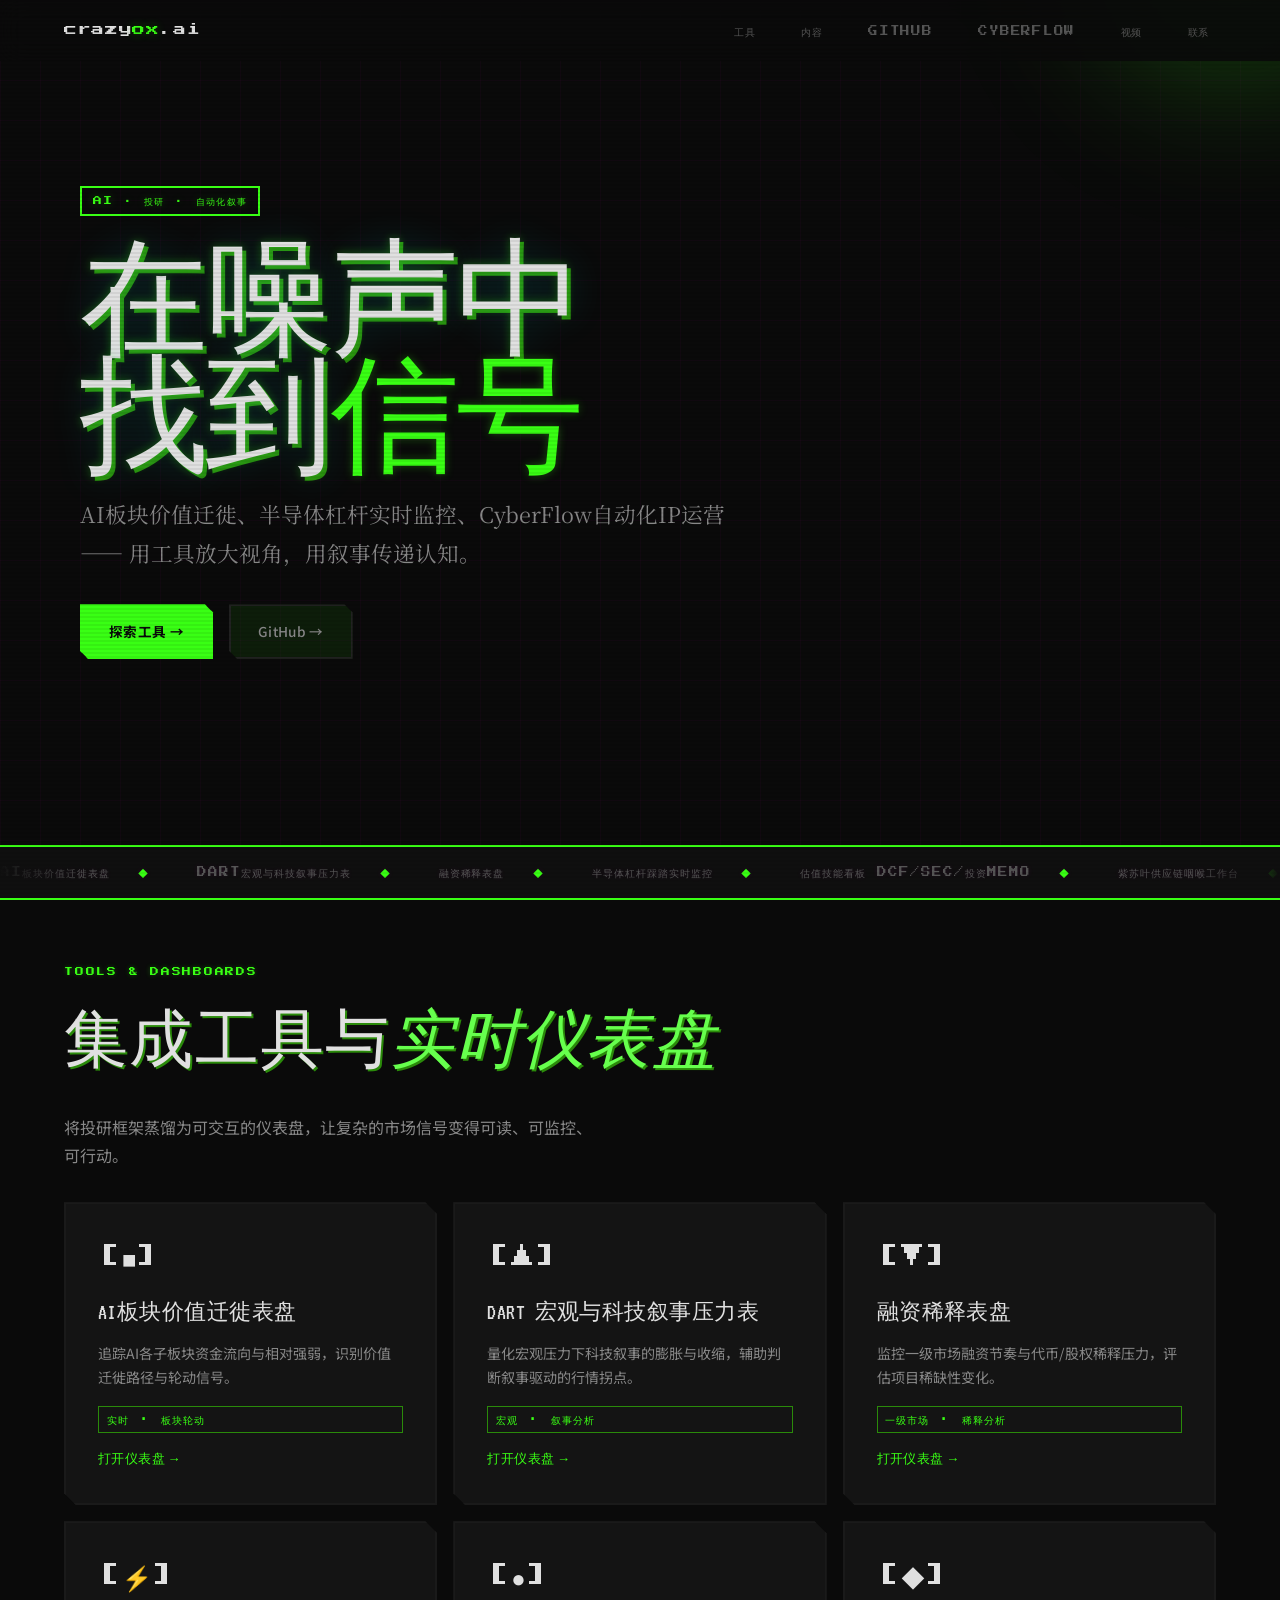
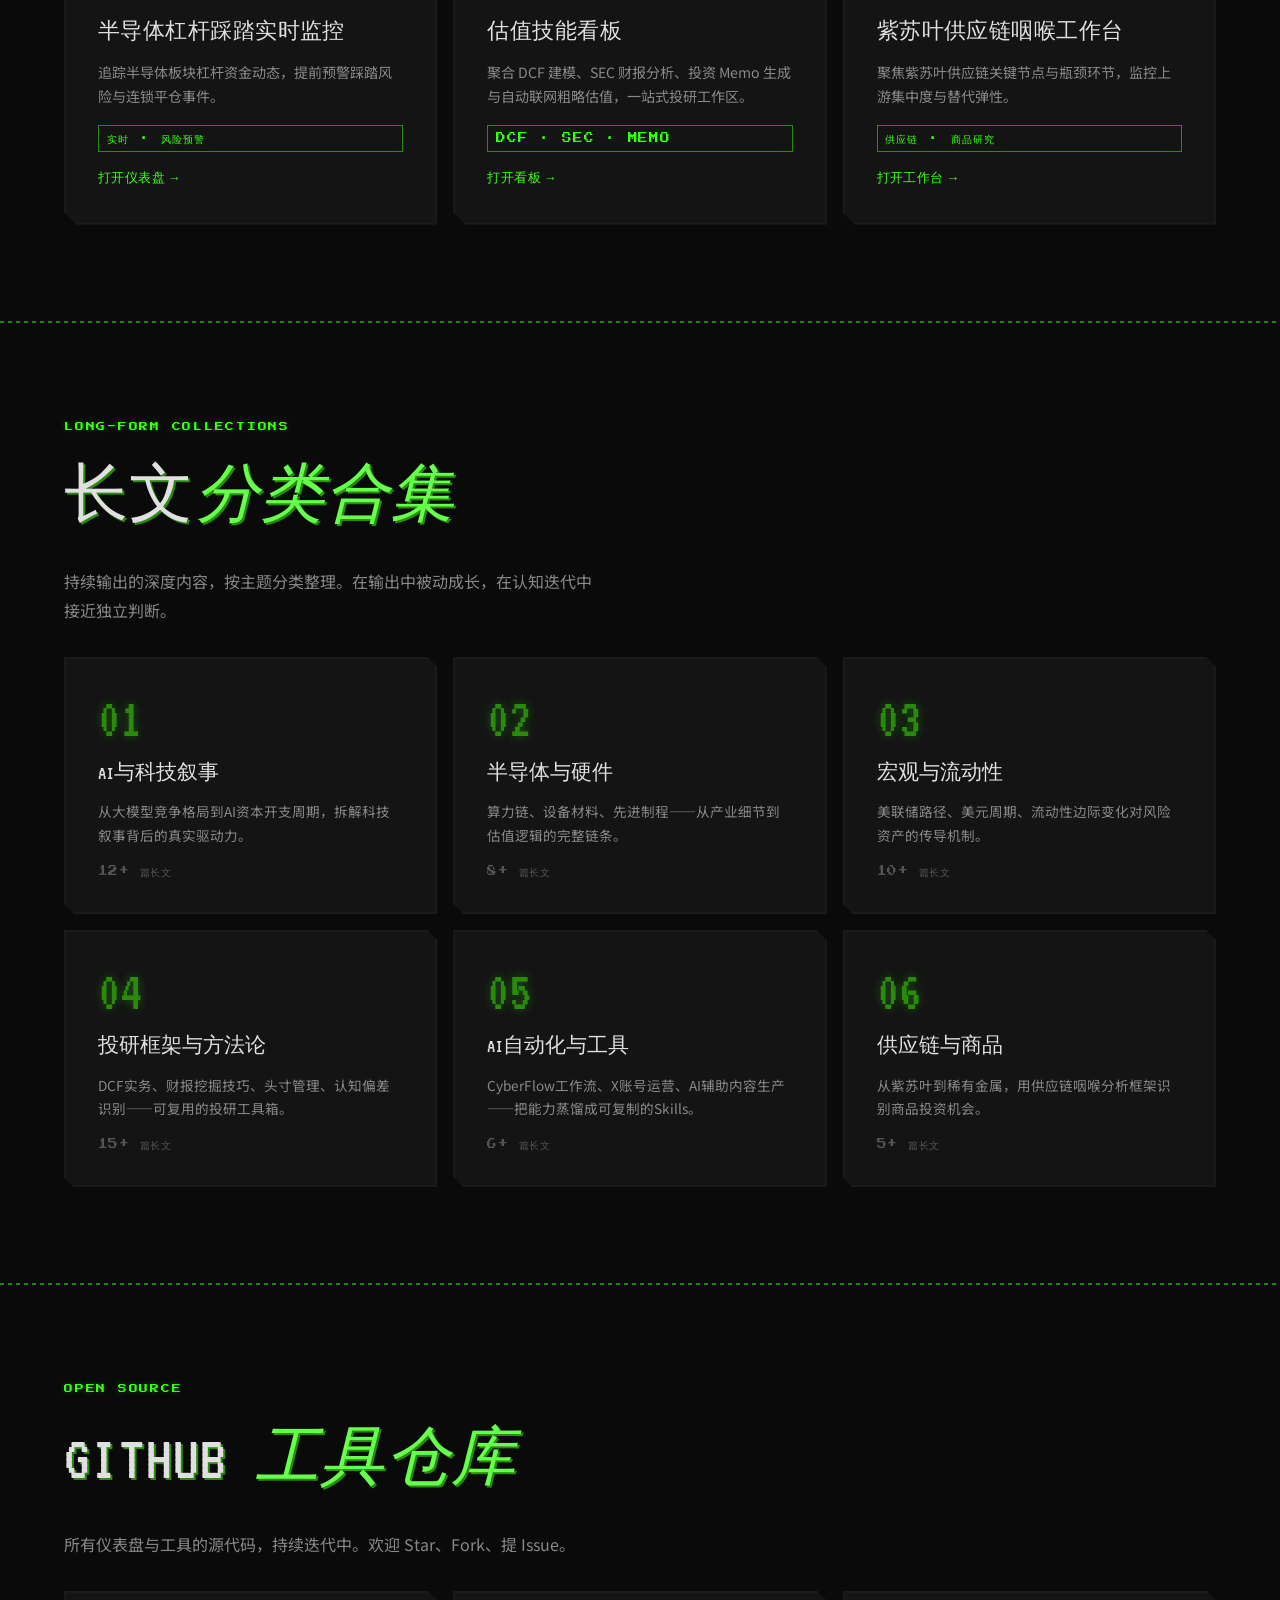
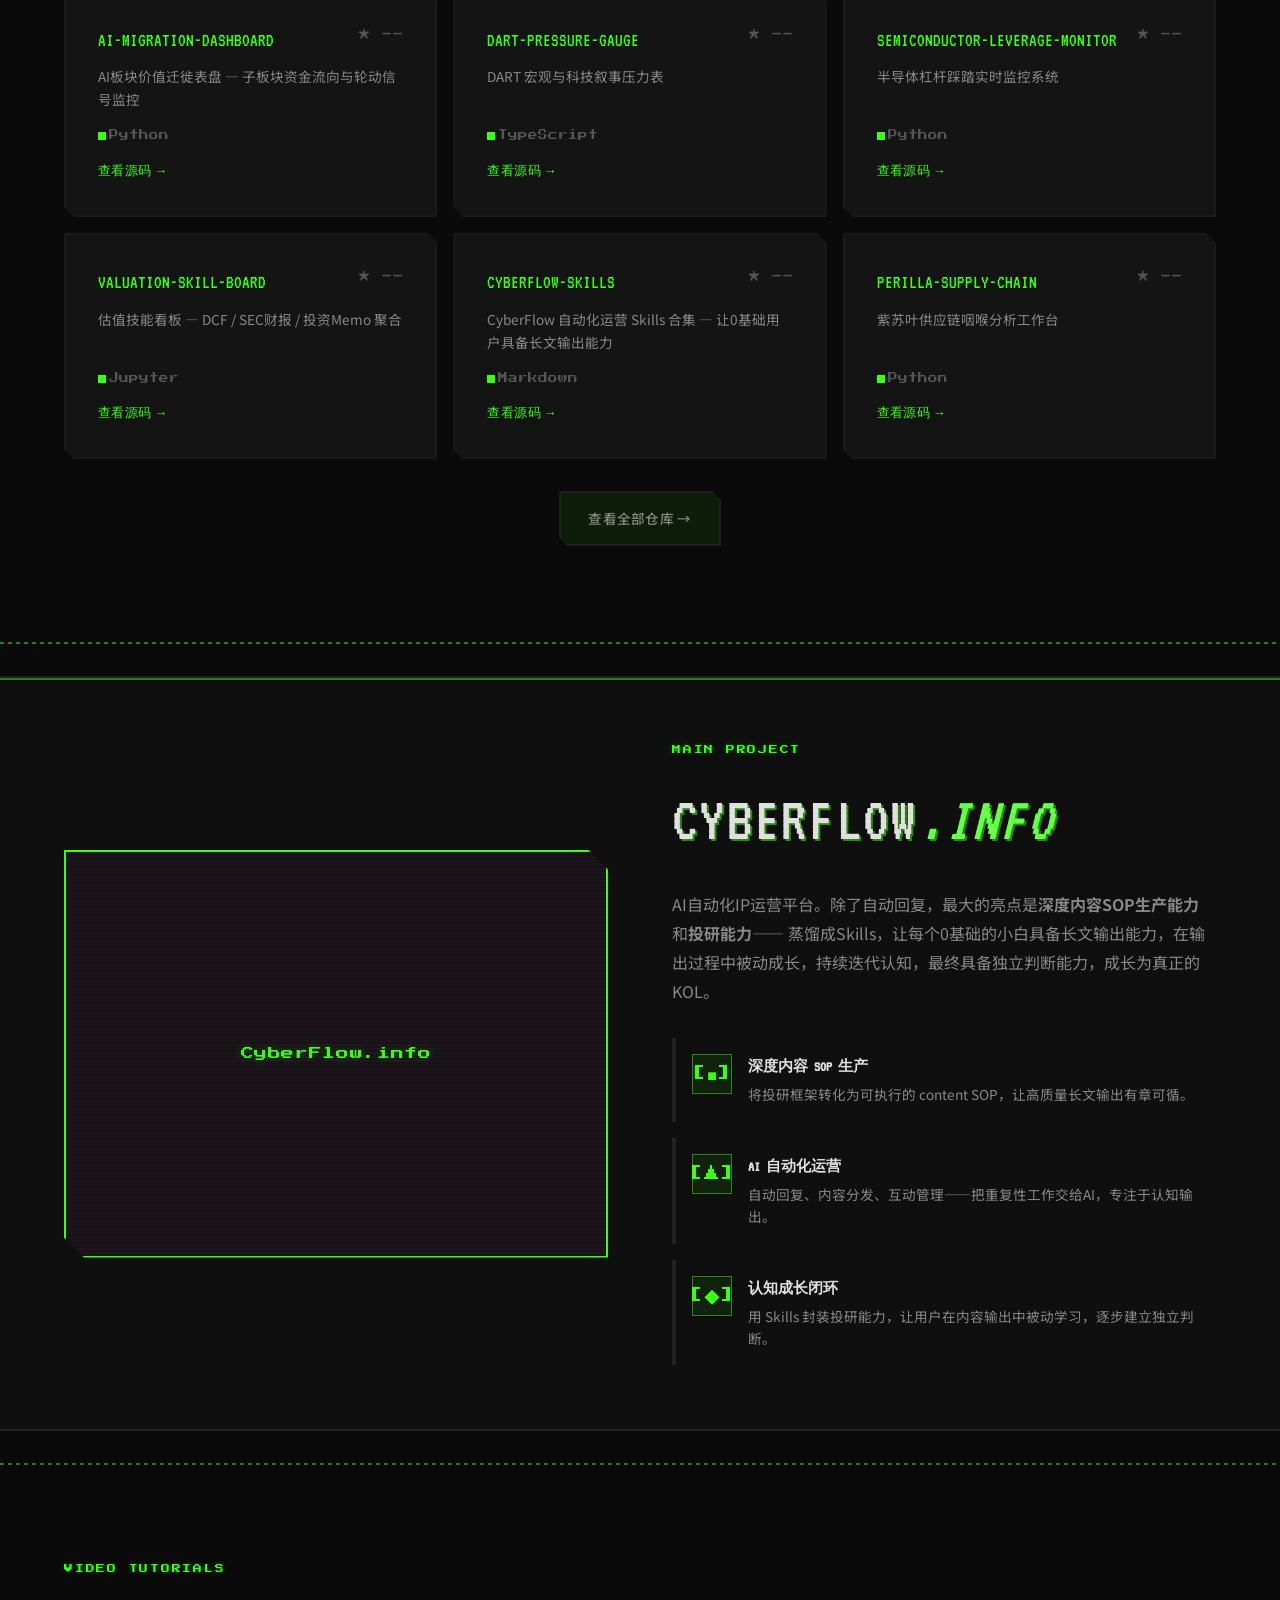
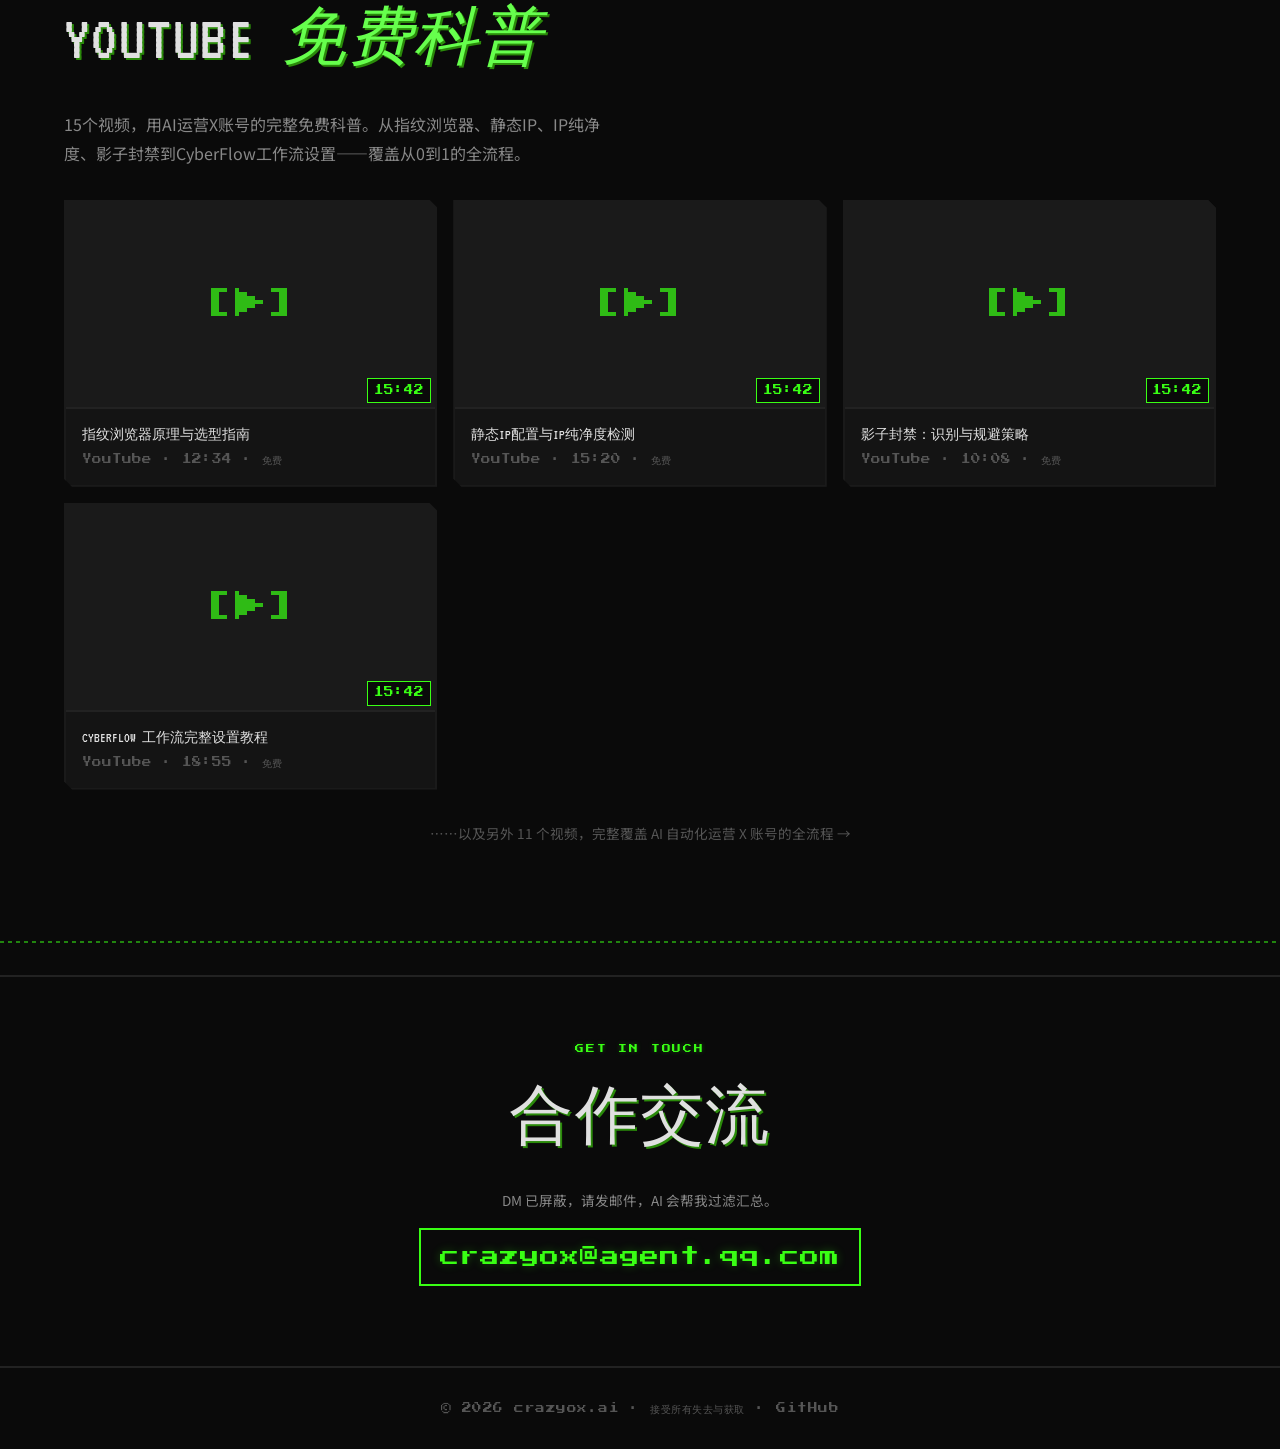
==== index.html @ 7ec8c3e4 "revert to neon green #39FF14 + pure black background" ====
<!DOCTYPE html>
<html lang="zh-CN">
<head>
  <meta charset="UTF-8" />
  <meta name="viewport" content="width=device-width, initial-scale=1.0" />
  <title>CrazyOx.ai — AI驱动的投资视角与自动化叙事</title>
  <meta name="description" content="AI板块价值迁徙、半导体杠杆监控、CyberFlow AI自动化IP运营——深度投研视角与AI工具集成" />
  <link rel="preconnect" href="https://fonts.googleapis.com" />
  <link rel="preconnect" href="https://fonts.gstatic.com" crossorigin />
  <link href="https://fonts.googleapis.com/css2?family=Press+Start+2P&family=VT323&family=Noto+Sans+SC:wght@300;400;500;700&family=Noto+Serif+SC:wght@400;600;700&display=swap" rel="stylesheet" />
  <style>
    :root {
      --bg-deep:    #0a0a0a;
      --bg-surface: #0f0f0f;
      --bg-card:    #141414;
      --bg-elevated:#1a1a1a;
      --border:     #222222;
      --border-subtle: #1a1a1a;

      --text-primary:   #e0e0e0;
      --text-secondary: #888888;
      --text-muted:     #555555;

      --accent:      #39FF14;
      --accent-hover: #66ff4d;
      --accent-dim:   #2a8a0a;
      --accent-subtle: rgba(57, 255, 20, 0.08);
      --accent-glow:  rgba(57, 255, 20, 0.3);

      --success: #39FF14;
      --warning: #ffcc00;
      --danger:  #ff3333;
      --info:    #39FF14;

      --font-pixel:   'Press Start 2P', monospace;
      --font-display: 'VT323', monospace;
      --font-body:    'Noto Sans SC', 'PingFang SC', system-ui, sans-serif;
      --font-serif:   'Noto Serif SC', 'Songti SC', serif;

      --space-xs:  0.25rem;
      --space-sm:  0.5rem;
      --space-md:  1rem;
      --space-lg:  2rem;
      --space-xl:  4rem;

      --ease-out-expo: cubic-bezier(0.16, 1, 0.3, 1);
    }

    *, *::before, *::after { box-sizing: border-box; margin:0; padding:0; }

    html {
      scroll-behavior: smooth;
      scrollbar-width: thin;
      scrollbar-color: var(--accent-dim) var(--bg-deep);
    }

    body {
      font-family: var(--font-body);
      background: var(--bg-deep);
      color: var(--text-primary);
      line-height: 1.7;
      -webkit-font-smoothing: antialiased;
      overflow-x: hidden;
      cursor: crosshair;
    }

    a { color: inherit; text-decoration: none; }
    img { max-width: 100%; display: block; }
    button { font-family: inherit; cursor: pointer; border: none; background: none; color: inherit; }

    .container { width: min(1200px, 90vw); margin-inline: auto; }
    .section { padding: var(--space-xl) 0; }

    .accent { color: var(--accent-hover); }

    /* ===== PIXEL SCROLLBAR ===== */
    ::-webkit-scrollbar { width: 8px; }
    ::-webkit-scrollbar-track { background: var(--bg-deep); }
    ::-webkit-scrollbar-thumb { background: var(--accent-dim); border: 2px solid var(--bg-deep); }
    ::-webkit-scrollbar-thumb:hover { background: var(--accent); }

    /* ===== SCANLINES (CRT EFFECT) ===== */
    body::after {
      content: '';
      position: fixed;
      inset: 0;
      pointer-events: none;
      z-index: 9999;
      background: repeating-linear-gradient(
        0deg,
        transparent,
        transparent 2px,
        rgba(0,0,0,0.15) 2px,
        rgba(0,0,0,0.15) 4px
      );
      opacity: 0.4;
    }

    /* ===== PIXEL GRID BACKGROUND ===== */
    .pixel-grid {
      position: fixed;
      inset: 0;
      pointer-events: none;
      z-index: 0;
      background-image:
        linear-gradient(rgba(255,0,229,0.03) 1px, transparent 1px),
        linear-gradient(90deg, rgba(255,0,229,0.03) 1px, transparent 1px);
      background-size: 40px 40px;
      animation: gridScroll 20s linear infinite;
    }

    @keyframes gridScroll {
      0% { background-position: 0 0; }
      100% { background-position: 40px 40px; }
    }

    /* ===== TOPO LINE ===== */
    .topo-line {
      width: 100%;
      height: 2px;
      background: repeating-linear-gradient(
        90deg,
        var(--accent) 0px,
        var(--accent) 4px,
        transparent 4px,
        transparent 8px
      );
      background-size: 200% 100%;
      opacity: 0.5;
      margin: var(--space-lg) 0;
      animation: pixelDash 1s linear infinite;
    }

    @keyframes pixelDash {
      0% { background-position: 0 0; }
      100% { background-position: 8px 0; }
    }

    /* ===== HERO ===== */
    .hero {
      min-height: 100vh;
      display: grid;
      grid-template-rows: 1fr auto;
      position: relative;
      overflow: hidden;
    }

    .hero-glitch {
      position: absolute;
      top: -40%;
      right: -20%;
      width: 600px;
      height: 600px;
      background: radial-gradient(circle, var(--accent-glow) 0%, transparent 50%);
      filter: blur(60px);
      pointer-events: none;
      animation: glitchPulse 4s ease-in-out infinite;
    }

    @keyframes glitchPulse {
      0%, 100% { opacity: 0.3; transform: scale(1); }
      25% { opacity: 0.5; transform: scale(1.05) translate(10px, -5px); }
      50% { opacity: 0.2; transform: scale(0.95) translate(-5px, 10px); }
      75% { opacity: 0.4; transform: scale(1.02) translate(5px, 5px); }
    }

    .hero-inner {
      container-type: inline-size;
      display: flex;
      flex-direction: column;
      justify-content: center;
      padding: var(--space-xl) var(--space-md);
      position: relative;
      z-index: 1;
    }

    .hero-tag {
      font-family: var(--font-pixel);
      font-size: 0.55rem;
      line-height: 1.8;
      letter-spacing: 0.15em;
      text-transform: uppercase;
      color: var(--accent);
      border: 2px solid var(--accent);
      padding: 0.6em 1.2em;
      width: fit-content;
      margin-bottom: var(--space-lg);
      animation: borderFlicker 3s ease-in-out infinite;
      text-shadow: 0 0 10px var(--accent-glow);
    }

    @keyframes borderFlicker {
      0%, 100% { border-color: var(--accent); box-shadow: 0 0 5px var(--accent-glow); }
      50% { border-color: var(--accent-dim); box-shadow: 0 0 2px rgba(255,0,229,0.1); }
      75% { border-color: var(--accent); box-shadow: 0 0 15px var(--accent-glow); }
    }

    .hero-title {
      font-family: var(--font-display);
      font-size: clamp(4rem, 10vw, 9rem);
      font-weight: 400;
      line-height: 0.9;
      letter-spacing: -0.02em;
      margin-bottom: var(--space-md);
      text-transform: uppercase;
      text-shadow: 
        0 0 10px var(--accent-glow),
        0 0 40px rgba(0,240,255,0.2),
        4px 4px 0px var(--accent-dim);
      animation: textGlitch 5s ease-in-out infinite;
    }

    @keyframes textGlitch {
      0%, 100% { text-shadow: 0 0 10px var(--accent-glow), 0 0 40px rgba(0,240,255,0.2), 4px 4px 0px var(--accent-dim); }
      25% { text-shadow: 0 0 15px var(--accent-glow), 0 0 60px rgba(0,240,255,0.3), -2px 4px 0px var(--accent-dim); }
      50% { text-shadow: 0 0 5px var(--accent-glow), 0 0 30px rgba(255,0,229,0.1), 4px -2px 0px var(--accent-dim); }
      75% { text-shadow: 0 0 20px var(--accent-glow), 0 0 80px rgba(0,240,255,0.4), -4px -4px 0px var(--accent-dim); }
    }

    .hero-title em {
      font-style: normal;
      color: var(--accent);
      text-shadow: 0 0 10px var(--accent-glow);
      animation: colorPulse 2s ease-in-out infinite;
    }

    @keyframes colorPulse {
      0%, 100% { color: var(--accent); text-shadow: 0 0 10px var(--accent-glow); }
      50% { color: var(--accent-dim); text-shadow: 0 0 20px var(--accent-glow); }
    }

    .hero-sub {
      font-family: var(--font-serif);
      font-size: clamp(1rem, 2vw, 1.35rem);
      color: var(--text-secondary);
      max-width: 55ch;
      margin-bottom: var(--space-lg);
      line-height: 1.8;
    }

    .hero-actions {
      display: flex;
      gap: var(--space-md);
      flex-wrap: wrap;
    }

    /* ===== PIXEL BUTTONS ===== */
    .btn {
      display: inline-flex;
      align-items: center;
      gap: 0.5em;
      padding: 1em 2em;
      font-size: 0.85rem;
      font-weight: 500;
      letter-spacing: 0.02em;
      transition: all 0.1s;
      font-family: var(--font-body);
      position: relative;
      border: 2px solid var(--accent);
      background: var(--accent-subtle);
      color: var(--accent);
      clip-path: polygon(
        0 0, calc(100% - 8px) 0, 100% 8px, 100% 100%, 8px 100%, 0 calc(100% - 8px)
      );
    }

    .btn::before {
      content: '';
      position: absolute;
      inset: 2px;
      background: transparent;
      clip-path: polygon(
        0 0, calc(100% - 6px) 0, 100% 6px, 100% 100%, 6px 100%, 0 calc(100% - 6px)
      );
      pointer-events: none;
    }

    .btn:hover {
      background: var(--accent);
      color: var(--bg-deep);
      transform: translate(-2px, -2px);
      box-shadow: 4px 4px 0px var(--accent-dim);
    }

    .btn:active {
      transform: translate(0, 0);
      box-shadow: none;
    }

    .btn-primary {
      background: var(--accent);
      color: var(--bg-deep);
      font-weight: 700;
      box-shadow: 4px 4px 0px var(--accent-dim);
    }
    .btn-primary:hover {
      box-shadow: 6px 6px 0px var(--accent-dim), 0 0 20px var(--accent-glow);
    }

    .btn-ghost {
      border-color: var(--border);
      color: var(--text-secondary);
      box-shadow: none;
    }
    .btn-ghost:hover {
      border-color: var(--accent);
      color: var(--accent);
      box-shadow: 4px 4px 0px var(--accent-dim);
    }

    /* ===== TICKER ===== */
    .ticker-wrap {
      border-top: 2px solid var(--accent);
      border-bottom: 2px solid var(--accent);
      overflow: hidden;
      padding: 1em 0;
      background: var(--bg-surface);
      position: relative;
    }

    .ticker-wrap::before {
      content: '';
      position: absolute;
      left: 0; top: 0; bottom: 0;
      width: 80px;
      background: linear-gradient(90deg, var(--bg-surface), transparent);
      z-index: 2;
      pointer-events: none;
    }
    .ticker-wrap::after {
      content: '';
      position: absolute;
      right: 0; top: 0; bottom: 0;
      width: 80px;
      background: linear-gradient(270deg, var(--bg-surface), transparent);
      z-index: 2;
      pointer-events: none;
    }

    .ticker {
      display: flex;
      gap: 3em;
      animation: ticker 30s linear infinite;
      width: max-content;
    }

    .ticker span {
      font-family: var(--font-pixel);
      font-size: 0.6rem;
      line-height: 2;
      letter-spacing: 0.1em;
      text-transform: uppercase;
      white-space: nowrap;
      color: var(--text-muted);
      text-shadow: 0 0 5px rgba(255,0,229,0.1);
    }

    .ticker span::after {
      content: '◆';
      margin-left: 3em;
      color: var(--accent);
      animation: diamondPulse 1s ease-in-out infinite;
    }

    @keyframes diamondPulse {
      0%, 100% { opacity: 1; }
      50% { opacity: 0.3; }
    }

    @keyframes ticker {
      to { transform: translateX(-50%); }
    }

    /* ===== SECTION HEADER ===== */
    .section-label {
      font-family: var(--font-pixel);
      font-size: 0.55rem;
      line-height: 1.8;
      letter-spacing: 0.2em;
      text-transform: uppercase;
      color: var(--accent);
      margin-bottom: var(--space-sm);
      text-shadow: 0 0 5px var(--accent-glow);
    }

    .section-title {
      font-family: var(--font-display);
      font-size: clamp(2.5rem, 5vw, 4rem);
      font-weight: 400;
      letter-spacing: 0.02em;
      margin-bottom: var(--space-md);
      text-transform: uppercase;
      text-shadow: 2px 2px 0px var(--accent-dim);
    }

    .section-desc {
      color: var(--text-secondary);
      max-width: 60ch;
      margin-bottom: var(--space-lg);
      line-height: 1.8;
    }

    /* ===== DASH-GRID (tools) ===== */
    .dash-grid {
      display: grid;
      grid-template-columns: repeat(auto-fill, minmax(min(100%, 340px), 1fr));
      gap: var(--space-md);
    }

    .dash-card {
      background: var(--bg-card);
      border: 2px solid var(--border-subtle);
      padding: var(--space-lg);
      position: relative;
      overflow: hidden;
      transition: all 0.15s;
      display: flex;
      flex-direction: column;
      clip-path: polygon(
        0 0, calc(100% - 12px) 0, 100% 12px, 100% 100%, 12px 100%, 0 calc(100% - 12px)
      );
    }

    .dash-card::before {
      content: '';
      position: absolute;
      top: 0; left: 0;
      width: 4px;
      height: 100%;
      background: var(--accent);
      transform: scaleY(0);
      transform-origin: top;
      transition: transform 0.3s var(--ease-out-expo);
    }

    .dash-card:hover {
      border-color: var(--accent);
      transform: translate(-4px, -4px);
      box-shadow: 4px 4px 0px var(--accent-dim), 0 0 30px var(--accent-glow);
    }
    .dash-card:hover::before { transform: scaleY(1); }

    .dash-card-icon {
      font-size: 1.5rem;
      margin-bottom: var(--space-md);
      display: block;
      font-family: var(--font-pixel);
    }

    .dash-card-title {
      font-family: var(--font-display);
      font-size: 1.4rem;
      font-weight: 400;
      margin-bottom: 0.5em;
      text-transform: uppercase;
      letter-spacing: 0.02em;
    }

    .dash-card-desc {
      font-size: 0.88rem;
      color: var(--text-secondary);
      line-height: 1.7;
      flex: 1;
    }

    .dash-card-tag {
      display: inline-block;
      margin-top: var(--space-md);
      font-size: 0.6rem;
      font-family: var(--font-pixel);
      line-height: 1.8;
      letter-spacing: 0.1em;
      text-transform: uppercase;
      color: var(--accent);
      border: 1px solid var(--accent-dim);
      padding: 0.4em 0.8em;
      animation: borderFlicker 4s ease-in-out infinite;
    }

    .dash-card-link {
      display: inline-flex;
      align-items: center;
      gap: 0.4em;
      margin-top: var(--space-md);
      font-size: 0.82rem;
      color: var(--accent);
      font-family: var(--font-display);
      letter-spacing: 0.03em;
      transition: gap 0.3s;
      text-transform: uppercase;
    }
    .dash-card-link:hover { gap: 0.8em; color: var(--accent-hover); }

    /* ===== CONTENT GRID ===== */
    .content-grid {
      display: grid;
      grid-template-columns: repeat(auto-fill, minmax(min(100%, 300px), 1fr));
      gap: var(--space-md);
    }

    .content-card {
      background: var(--bg-card);
      border: 2px solid var(--border-subtle);
      padding: var(--space-lg);
      transition: all 0.15s;
      position: relative;
      clip-path: polygon(
        0 0, calc(100% - 10px) 0, 100% 10px, 100% 100%, 10px 100%, 0 calc(100% - 10px)
      );
    }

    .content-card:hover {
      border-color: var(--accent);
      transform: translate(-3px, -3px);
      box-shadow: 3px 3px 0px var(--accent-dim), 0 0 20px var(--accent-glow);
    }

    .content-card-num {
      font-family: var(--font-display);
      font-size: 3.5rem;
      font-weight: 400;
      line-height: 1;
      color: var(--accent-dim);
      margin-bottom: var(--space-sm);
      text-shadow: 0 0 10px var(--accent-glow);
      animation: numGlow 3s ease-in-out infinite;
    }

    @keyframes numGlow {
      0%, 100% { text-shadow: 0 0 10px var(--accent-glow); color: var(--accent-dim); }
      50% { text-shadow: 0 0 20px var(--accent-glow); color: var(--accent); }
    }

    .content-card-title {
      font-family: var(--font-display);
      font-size: 1.3rem;
      font-weight: 400;
      margin-bottom: 0.5em;
      text-transform: uppercase;
    }

    .content-card-desc {
      font-size: 0.85rem;
      color: var(--text-secondary);
      line-height: 1.7;
    }

    .content-card-count {
      font-size: 0.6rem;
      color: var(--text-muted);
      margin-top: var(--space-md);
      font-family: var(--font-pixel);
      line-height: 1.8;
      letter-spacing: 0.05em;
    }

    /* ===== GITHUB TOOLS ===== */
    .gh-grid {
      display: grid;
      grid-template-columns: repeat(auto-fill, minmax(min(100%, 300px), 1fr));
      gap: var(--space-md);
    }

    .gh-card {
      background: var(--bg-card);
      border: 2px solid var(--border-subtle);
      padding: var(--space-lg);
      transition: all 0.15s;
      display: flex;
      flex-direction: column;
      position: relative;
      overflow: hidden;
      clip-path: polygon(
        0 0, calc(100% - 10px) 0, 100% 10px, 100% 100%, 10px 100%, 0 calc(100% - 10px)
      );
    }

    .gh-card:hover {
      border-color: var(--accent);
      transform: translate(-3px, -3px);
      box-shadow: 3px 3px 0px var(--accent-dim), 0 0 20px var(--accent-glow);
    }

    .gh-card-top {
      display: flex;
      justify-content: space-between;
      align-items: flex-start;
      margin-bottom: var(--space-sm);
    }

    .gh-card-name {
      font-family: var(--font-display);
      font-size: 1.2rem;
      font-weight: 400;
      color: var(--accent);
      text-transform: uppercase;
    }

    .gh-card-star {
      font-size: 0.7rem;
      color: var(--text-muted);
      font-family: var(--font-pixel);
      line-height: 1.8;
      display: flex;
      align-items: center;
      gap: 0.3em;
      flex-shrink: 0;
    }

    .gh-card-desc {
      font-size: 0.85rem;
      color: var(--text-secondary);
      line-height: 1.7;
      flex: 1;
    }

    .gh-card-lang {
      margin-top: var(--space-md);
      display: flex;
      gap: 0.8em;
      flex-wrap: wrap;
    }

    .gh-lang-dot {
      display: inline-flex;
      align-items: center;
      gap: 0.3em;
      font-size: 0.6rem;
      color: var(--text-muted);
      font-family: var(--font-pixel);
      line-height: 1.8;
    }

    .gh-lang-dot::before {
      content: '';
      width: 8px;
      height: 8px;
      background: var(--accent);
      display: inline-block;
      animation: dotBlink 2s ease-in-out infinite;
    }

    @keyframes dotBlink {
      0%, 100% { opacity: 1; box-shadow: 0 0 5px var(--accent); }
      50% { opacity: 0.4; box-shadow: 0 0 2px var(--accent); }
    }

    .gh-card-cta {
      display: inline-flex;
      align-items: center;
      gap: 0.4em;
      margin-top: var(--space-md);
      font-size: 0.82rem;
      color: var(--accent);
      font-family: var(--font-display);
      letter-spacing: 0.03em;
      transition: gap 0.3s;
      text-transform: uppercase;
    }
    .gh-card-cta:hover { gap: 0.8em; color: var(--accent-hover); }

    /* ===== CYBERFLOW ===== */
    .cyberflow {
      background: var(--bg-surface);
      border-top: 2px solid var(--border);
      border-bottom: 2px solid var(--border);
      position: relative;
    }

    .cyberflow::before {
      content: '';
      position: absolute;
      top: 0; left: 0; right: 0;
      height: 2px;
      background: var(--accent);
      animation: scanline 4s ease-in-out infinite;
      opacity: 0.5;
    }

    @keyframes scanline {
      0%, 100% { transform: translateX(-100%); opacity: 0; }
      50% { transform: translateX(100%); opacity: 0.5; }
    }

    .cyberflow-inner {
      display: grid;
      grid-template-columns: 1fr 1fr;
      gap: var(--space-xl);
      align-items: center;
    }

    @container (max-width: 700px) {
      .cyberflow-inner { grid-template-columns: 1fr; }
    }

    .cf-visual {
      background: var(--bg-card);
      border: 2px solid var(--accent);
      aspect-ratio: 4/3;
      display: flex;
      align-items: center;
      justify-content: center;
      position: relative;
      overflow: hidden;
      animation: borderFlicker 3s ease-in-out infinite;
      clip-path: polygon(
        0 0, calc(100% - 20px) 0, 100% 20px, 100% 100%, 20px 100%, 0 calc(100% - 20px)
      );
    }

    .cf-visual::after {
      content: 'CyberFlow.info';
      font-family: var(--font-pixel);
      font-size: 0.8rem;
      line-height: 2;
      color: var(--accent);
      letter-spacing: 0.05em;
      text-shadow: 0 0 10px var(--accent-glow);
      animation: textGlitch 3s ease-in-out infinite;
    }

    .cf-visual::before {
      content: '';
      position: absolute;
      inset: 0;
      background: repeating-linear-gradient(
        0deg,
        transparent,
        transparent 2px,
        rgba(255,0,229,0.05) 2px,
        rgba(255,0,229,0.05) 4px
      );
    }

    .cf-features {
      list-style: none;
      display: flex;
      flex-direction: column;
      gap: var(--space-md);
    }

    .cf-feature {
      display: flex;
      gap: var(--space-md);
      align-items: flex-start;
      padding: var(--space-md);
      border-left: 4px solid var(--border);
      transition: all 0.15s;
    }

    .cf-feature:hover { 
      border-color: var(--accent); 
      transform: translateX(4px);
      background: var(--accent-subtle);
    }

    .cf-feature-icon {
      flex-shrink: 0;
      width: 2.5rem;
      height: 2.5rem;
      display: flex;
      align-items: center;
      justify-content: center;
      background: var(--accent-subtle);
      font-size: 1rem;
      font-family: var(--font-pixel);
      border: 1px solid var(--accent-dim);
      color: var(--accent);
    }

    .cf-feature-title {
      font-weight: 600;
      margin-bottom: 0.3em;
      font-size: 0.95rem;
      font-family: var(--font-display);
      text-transform: uppercase;
    }

    .cf-feature-desc {
      font-size: 0.85rem;
      color: var(--text-secondary);
      line-height: 1.6;
    }

    /* ===== VIDEO GRID ===== */
    .video-grid {
      display: grid;
      grid-template-columns: repeat(auto-fill, minmax(min(100%, 280px), 1fr));
      gap: var(--space-md);
    }

    .video-card {
      background: var(--bg-card);
      border: 2px solid var(--border-subtle);
      overflow: hidden;
      transition: all 0.15s;
      clip-path: polygon(
        0 0, calc(100% - 8px) 0, 100% 8px, 100% 100%, 8px 100%, 0 calc(100% - 8px)
      );
    }

    .video-card:hover {
      border-color: var(--accent);
      transform: translate(-3px, -3px);
      box-shadow: 3px 3px 0px var(--accent-dim), 0 0 20px var(--accent-glow);
    }

    .video-thumb {
      aspect-ratio: 16/9;
      background: var(--bg-elevated);
      display: flex;
      align-items: center;
      justify-content: center;
      position: relative;
      overflow: hidden;
      border-bottom: 2px solid var(--border);
    }

    .video-thumb-icon {
      font-size: 2rem;
      font-family: var(--font-pixel);
      color: var(--accent);
      opacity: 0.7;
      animation: playPulse 2s ease-in-out infinite;
    }

    @keyframes playPulse {
      0%, 100% { opacity: 0.7; transform: scale(1); }
      50% { opacity: 1; transform: scale(1.1); text-shadow: 0 0 20px var(--accent-glow); }
    }

    .video-thumb::after {
      content: '15:42';
      position: absolute;
      bottom: 0.5em;
      right: 0.5em;
      background: var(--bg-deep);
      border: 1px solid var(--accent);
      color: var(--accent);
      font-size: 0.6rem;
      font-family: var(--font-pixel);
      line-height: 1.8;
      padding: 0.3em 0.6em;
    }

    .video-info {
      padding: var(--space-md);
    }

    .video-title {
      font-size: 0.9rem;
      font-weight: 500;
      margin-bottom: 0.4em;
      line-height: 1.4;
      font-family: var(--font-display);
      text-transform: uppercase;
    }

    .video-meta {
      font-size: 0.6rem;
      color: var(--text-muted);
      font-family: var(--font-pixel);
      line-height: 1.8;
    }

    /* ===== MANIFESTO ===== */
    .manifesto {
      text-align: center;
      max-width: 65ch;
      margin: 0 auto;
      padding: var(--space-xl) var(--space-md);
      position: relative;
    }

    .manifesto::before {
      content: '◆ ◆ ◆';
      font-family: var(--font-pixel);
      font-size: 0.5rem;
      color: var(--accent-dim);
      display: block;
      margin-bottom: 2rem;
      letter-spacing: 1em;
      animation: diamondPulse 2s ease-in-out infinite;
    }

    .manifesto {
      color: var(--accent);
      font-style: normal;
      text-shadow: 0 0 10px var(--accent-glow);
    }

    /* ===== CONTACT ===== */
    .contact-section {
      text-align: center;
      padding: var(--space-xl) 0;
      border-top: 2px solid var(--border);
      position: relative;
    }

    .contact-email {
      font-family: var(--font-pixel);
      font-size: clamp(0.8rem, 3vw, 1.2rem);
      line-height: 1.8;
      color: var(--accent);
      display: inline-block;
      margin: var(--space-md) 0;
      position: relative;
      text-shadow: 0 0 10px var(--accent-glow);
      animation: borderFlicker 3s ease-in-out infinite;
      border: 2px solid var(--accent);
      padding: 0.5em 1em;
      letter-spacing: 0.05em;
    }

    .contact-email:hover {
      background: var(--accent);
      color: var(--bg-deep);
      text-shadow: none;
      box-shadow: 4px 4px 0px var(--accent-dim), 0 0 30px var(--accent-glow);
    }

    .contact-note {
      color: var(--text-secondary);
      max-width: 50ch;
      margin: var(--space-sm) auto 0;
      font-size: 0.85rem;
      line-height: 1.7;
    }

    /* ===== NAV ===== */
    .nav {
      position: fixed;
      top: 0; left: 0; right: 0;
      z-index: 100;
      padding: 1em 0;
      backdrop-filter: blur(12px);
      background: rgba(10, 10, 10, 0.9);
      border-bottom: 2px solid transparent;
      transition: border-color 0.3s;
    }

    .nav.scrolled { border-bottom-color: var(--accent); }

    .nav-inner {
      display: flex;
      justify-content: space-between;
      align-items: center;
    }

    .nav-logo {
      font-family: var(--font-pixel);
      font-size: 0.8rem;
      line-height: 1.8;
      letter-spacing: 0.05em;
    }

    .nav-logo span { color: var(--accent); text-shadow: 0 0 10px var(--accent-glow); }

    .nav-links {
      display: flex;
      gap: 2em;
      list-style: none;
    }

    .nav-links a {
      font-size: 0.6rem;
      font-family: var(--font-pixel);
      line-height: 1.8;
      letter-spacing: 0.08em;
      text-transform: uppercase;
      color: var(--text-muted);
      transition: all 0.15s;
      border: 1px solid transparent;
      padding: 0.3em 0.6em;
    }

    .nav-links a:hover { 
      color: var(--accent); 
      border-color: var(--accent);
      box-shadow: 2px 2px 0px var(--accent-dim);
      transform: translate(-2px, -2px);
    }

    /* ===== FOOTER ===== */
    .footer {
      border-top: 2px solid var(--border);
      padding: var(--space-lg) 0;
      text-align: center;
    }

    .footer-text {
      font-size: 0.6rem;
      color: var(--text-muted);
      font-family: var(--font-pixel);
      line-height: 1.8;
      letter-spacing: 0.05em;
    }

    /* ===== SCROLL REVEAL ===== */
    .reveal {
      opacity: 0;
      transform: translateY(30px);
      transition: opacity 0.7s var(--ease-out-expo), transform 0.7s var(--ease-out-expo);
    }
    .reveal.visible {
      opacity: 1;
      transform: translateY(0);
    }

    /* ===== SCROLL PROGRESS ===== */
    .scroll-progress {
      position: fixed;
      top: 0; left: 0;
      height: 3px;
      background: var(--accent);
      z-index: 1000;
      box-shadow: 0 0 10px var(--accent-glow);
      transition: width 0.1s;
    }

    /* ===== RESPONSIVE ===== */
    @media (max-width: 768px) {
      .nav-links { display: none; }
      .hero-actions { flex-direction: column; }
      .hero-actions .btn { text-align: center; justify-content: center; }
      .hero-title { font-size: clamp(3rem, 12vw, 5rem); }
    }
  </style>
</head>
<body>

  <!-- PIXEL GRID BACKGROUND -->
  <div class="pixel-grid"></div>
  <div class="scroll-progress" id="scrollProgress"></div>

  <!-- NAV -->
  <nav class="nav" id="nav">
    <div class="container nav-inner">
      <a href="#" class="nav-logo">crazy<span>ox</span>.ai</a>
      <ul class="nav-links">
        <li><a href="#tools">工具</a></li>
        <li><a href="#content">内容</a></li>
        <li><a href="#github">GitHub</a></li>
        <li><a href="#cyberflow">CyberFlow</a></li>
        <li><a href="#videos">视频</a></li>
        <li><a href="#contact">联系</a></li>
      </ul>
    </div>
  </nav>

  <!-- HERO -->
  <section class="hero">
    <div class="hero-glitch"></div>
    <div class="hero-inner container">
      <div class="hero-tag">AI · 投研 · 自动化叙事</div>
      <h1 class="hero-title">
        在噪声中<br/>
        找到<em>信号</em>
      </h1>
      <p class="hero-sub">
        AI板块价值迁徙、半导体杠杆实时监控、CyberFlow自动化IP运营——
        用工具放大视角，用叙事传递认知。
      </p>
      <div class="hero-actions">
        <a href="#tools" class="btn btn-primary">探索工具 →</a>
        <a href="https://github.com/AmberQian" class="btn btn-ghost" target="_blank">GitHub →</a>
      </div>
    </div>

    <!-- TICKER -->
    <div class="ticker-wrap">
      <div class="ticker" id="ticker">
        <span>AI板块价值迁徙表盘</span>
        <span>DART宏观与科技叙事压力表</span>
        <span>融资稀释表盘</span>
        <span>半导体杠杆踩踏实时监控</span>
        <span>估值技能看板 DCF/SEC/投资Memo</span>
        <span>紫苏叶供应链咽喉工作台</span>
        <span>CyberFlow AI自动化IP运营</span>
        <span>15个YouTube免费科普视频</span>
        <span>AI板块价值迁徙表盘</span>
        <span>DART宏观与科技叙事压力表</span>
        <span>融资稀释表盘</span>
        <span>半导体杠杆踩踏实时监控</span>
        <span>估值技能看板 DCF/SEC/投资Memo</span>
        <span>紫苏叶供应链咽喉工作台</span>
        <span>CyberFlow AI自动化IP运营</span>
        <span>15个YouTube免费科普视频</span>
      </div>
    </div>
  </section>

  <!-- TOOLS / DASHBOARDS -->
  <section class="section" id="tools">
    <div class="container">
      <div class="section-label reveal">Tools & Dashboards</div>
      <h2 class="section-title reveal">集成工具与<em class="accent">实时仪表盘</em></h2>
      <p class="section-desc reveal">
        将投研框架蒸馏为可交互的仪表盘，让复杂的市场信号变得可读、可监控、可行动。
      </p>

      <div class="dash-grid">
        <a href="https://amberqian.github.io/ai-migration-dashboard" class="dash-card reveal" target="_blank">
          <span class="dash-card-icon">[&#x25A0;]</span>
          <h3 class="dash-card-title">AI板块价值迁徙表盘</h3>
          <p class="dash-card-desc">追踪AI各子板块资金流向与相对强弱，识别价值迁徙路径与轮动信号。</p>
          <span class="dash-card-tag">实时 · 板块轮动</span>
          <span class="dash-card-link">打开仪表盘 →</span>
        </a>

        <a href="https://amberqian.github.io/dart-pressure-gauge" class="dash-card reveal" target="_blank">
          <span class="dash-card-icon">[&#x25B2;]</span>
          <h3 class="dash-card-title">DART 宏观与科技叙事压力表</h3>
          <p class="dash-card-desc">量化宏观压力下科技叙事的膨胀与收缩，辅助判断叙事驱动的行情拐点。</p>
          <span class="dash-card-tag">宏观 · 叙事分析</span>
          <span class="dash-card-link">打开仪表盘 →</span>
        </a>

        <a href="https://amberqian.github.io/financing-dilution-dashboard" class="dash-card reveal" target="_blank">
          <span class="dash-card-icon">[&#x25BC;]</span>
          <h3 class="dash-card-title">融资稀释表盘</h3>
          <p class="dash-card-desc">监控一级市场融资节奏与代币/股权稀释压力，评估项目稀缺性变化。</p>
          <span class="dash-card-tag">一级市场 · 稀释分析</span>
          <span class="dash-card-link">打开仪表盘 →</span>
        </a>

        <a href="https://amberqian.github.io/semiconductor-leverage-monitor" class="dash-card reveal" target="_blank">
          <span class="dash-card-icon">[&#x26A1;]</span>
          <h3 class="dash-card-title">半导体杠杆踩踏实时监控</h3>
          <p class="dash-card-desc">追踪半导体板块杠杆资金动态，提前预警踩踏风险与连锁平仓事件。</p>
          <span class="dash-card-tag">实时 · 风险预警</span>
          <span class="dash-card-link">打开仪表盘 →</span>
        </a>

        <a href="https://amberqian.github.io/valuation-skill-board" class="dash-card reveal" target="_blank">
          <span class="dash-card-icon">[&#x25CF;]</span>
          <h3 class="dash-card-title">估值技能看板</h3>
          <p class="dash-card-desc">聚合 DCF 建模、SEC 财报分析、投资 Memo 生成与自动联网粗略估值，一站式投研工作区。</p>
          <span class="dash-card-tag">DCF · SEC · Memo</span>
          <span class="dash-card-link">打开看板 →</span>
        </a>

        <a href="https://amberqian.github.io/perilla-supply-chain" class="dash-card reveal" target="_blank">
          <span class="dash-card-icon">[&#x25C6;]</span>
          <h3 class="dash-card-title">紫苏叶供应链咽喉工作台</h3>
          <p class="dash-card-desc">聚焦紫苏叶供应链关键节点与瓶颈环节，监控上游集中度与替代弹性。</p>
          <span class="dash-card-tag">供应链 · 商品研究</span>
          <span class="dash-card-link">打开工作台 →</span>
        </a>
      </div>
    </div>
  </section>

  <div class="topo-line"></div>

  <!-- CONTENT COLLECTIONS -->
  <section class="section" id="content">
    <div class="container">
      <div class="section-label reveal">Long-form Collections</div>
      <h2 class="section-title reveal">长文<em class="accent">分类合集</em></h2>
      <p class="section-desc reveal">
        持续输出的深度内容，按主题分类整理。在输出中被动成长，在认知迭代中接近独立判断。
      </p>

      <div class="content-grid">
        <div class="content-card reveal">
          <div class="content-card-num">01</div>
          <h3 class="content-card-title">AI与科技叙事</h3>
          <p class="content-card-desc">从大模型竞争格局到AI资本开支周期，拆解科技叙事背后的真实驱动力。</p>
          <div class="content-card-count">12+ 篇长文</div>
        </div>

        <div class="content-card reveal">
          <div class="content-card-num">02</div>
          <h3 class="content-card-title">半导体与硬件</h3>
          <p class="content-card-desc">算力链、设备材料、先进制程——从产业细节到估值逻辑的完整链条。</p>
          <div class="content-card-count">8+ 篇长文</div>
        </div>

        <div class="content-card reveal">
          <div class="content-card-num">03</div>
          <h3 class="content-card-title">宏观与流动性</h3>
          <p class="content-card-desc">美联储路径、美元周期、流动性边际变化对风险资产的传导机制。</p>
          <div class="content-card-count">10+ 篇长文</div>
        </div>

        <div class="content-card reveal">
          <div class="content-card-num">04</div>
          <h3 class="content-card-title">投研框架与方法论</h3>
          <p class="content-card-desc">DCF实务、财报挖掘技巧、头寸管理、认知偏差识别——可复用的投研工具箱。</p>
          <div class="content-card-count">15+ 篇长文</div>
        </div>

        <div class="content-card reveal">
          <div class="content-card-num">05</div>
          <h3 class="content-card-title">AI自动化与工具</h3>
          <p class="content-card-desc">CyberFlow工作流、X账号运营、AI辅助内容生产——把能力蒸馏成可复制的Skills。</p>
          <div class="content-card-count">6+ 篇长文</div>
        </div>

        <div class="content-card reveal">
          <div class="content-card-num">06</div>
          <h3 class="content-card-title">供应链与商品</h3>
          <p class="content-card-desc">从紫苏叶到稀有金属，用供应链咽喉分析框架识别商品投资机会。</p>
          <div class="content-card-count">5+ 篇长文</div>
        </div>
      </div>
    </div>
  </section>

  <div class="topo-line"></div>

  <!-- GITHUB REPOS -->
  <section class="section" id="github">
    <div class="container">
      <div class="section-label reveal">Open Source</div>
      <h2 class="section-title reveal">GitHub <em class="accent">工具仓库</em></h2>
      <p class="section-desc reveal">
        所有仪表盘与工具的源代码，持续迭代中。欢迎 Star、Fork、提 Issue。
      </p>

      <div class="gh-grid" id="gh-grid">
        <div class="gh-card reveal" data-repo="ai-migration-dashboard">
          <div class="gh-card-top">
            <span class="gh-card-name">ai-migration-dashboard</span>
            <span class="gh-card-star">&#x2605; --</span>
          </div>
          <p class="gh-card-desc">AI板块价值迁徙表盘 — 子板块资金流向与轮动信号监控</p>
          <div class="gh-card-lang"><span class="gh-lang-dot">Python</span></div>
          <a href="https://github.com/AmberQian/ai-migration-dashboard" class="gh-card-cta" target="_blank">查看源码 →</a>
        </div>

        <div class="gh-card reveal" data-repo="dart-pressure-gauge">
          <div class="gh-card-top">
            <span class="gh-card-name">dart-pressure-gauge</span>
            <span class="gh-card-star">&#x2605; --</span>
          </div>
          <p class="gh-card-desc">DART 宏观与科技叙事压力表</p>
          <div class="gh-card-lang"><span class="gh-lang-dot">TypeScript</span></div>
          <a href="https://github.com/AmberQian/dart-pressure-gauge" class="gh-card-cta" target="_blank">查看源码 →</a>
        </div>

        <div class="gh-card reveal" data-repo="semiconductor-leverage-monitor">
          <div class="gh-card-top">
            <span class="gh-card-name">semiconductor-leverage-monitor</span>
            <span class="gh-card-star">&#x2605; --</span>
          </div>
          <p class="gh-card-desc">半导体杠杆踩踏实时监控系统</p>
          <div class="gh-card-lang"><span class="gh-lang-dot">Python</span></div>
          <a href="https://github.com/AmberQian/semiconductor-leverage-monitor" class="gh-card-cta" target="_blank">查看源码 →</a>
        </div>

        <div class="gh-card reveal" data-repo="valuation-skill-board">
          <div class="gh-card-top">
            <span class="gh-card-name">valuation-skill-board</span>
            <span class="gh-card-star">&#x2605; --</span>
          </div>
          <p class="gh-card-desc">估值技能看板 — DCF / SEC财报 / 投资Memo 聚合</p>
          <div class="gh-card-lang"><span class="gh-lang-dot">Jupyter</span></div>
          <a href="https://github.com/AmberQian/valuation-skill-board" class="gh-card-cta" target="_blank">查看源码 →</a>
        </div>

        <div class="gh-card reveal" data-repo="cyberflow-skills">
          <div class="gh-card-top">
            <span class="gh-card-name">cyberflow-skills</span>
            <span class="gh-card-star">&#x2605; --</span>
          </div>
          <p class="gh-card-desc">CyberFlow 自动化运营 Skills 合集 — 让0基础用户具备长文输出能力</p>
          <div class="gh-card-lang"><span class="gh-lang-dot">Markdown</span></div>
          <a href="https://github.com/AmberQian/cyberflow-skills" class="gh-card-cta" target="_blank">查看源码 →</a>
        </div>

        <div class="gh-card reveal" data-repo="perilla-supply-chain">
          <div class="gh-card-top">
            <span class="gh-card-name">perilla-supply-chain</span>
            <span class="gh-card-star">&#x2605; --</span>
          </div>
          <p class="gh-card-desc">紫苏叶供应链咽喉分析工作台</p>
          <div class="gh-card-lang"><span class="gh-lang-dot">Python</span></div>
          <a href="https://github.com/AmberQian/perilla-supply-chain" class="gh-card-cta" target="_blank">查看源码 →</a>
        </div>
      </div>

      <p style="text-align:center; margin-top:var(--space-lg);">
        <a href="https://github.com/AmberQian" class="btn btn-ghost" target="_blank">查看全部仓库 →</a>
      </p>
    </div>
  </section>

  <div class="topo-line"></div>

  <!-- CYBERFLOW -->
  <section class="section cyberflow" id="cyberflow">
    <div class="container">
      <div class="cyberflow-inner">
        <div class="cf-visual reveal"></div>
        <div>
          <div class="section-label reveal">Main Project</div>
          <h2 class="section-title reveal">CyberFlow<em class="accent">.info</em></h2>
          <p class="section-desc reveal">
            AI自动化IP运营平台。除了自动回复，最大的亮点是<strong>深度内容SOP生产能力</strong>和<strong>投研能力</strong>——
            蒸馏成Skills，让每个0基础的小白具备长文输出能力，在输出过程中被动成长，持续迭代认知，最终具备独立判断能力，成长为真正的KOL。
          </p>
          <ul class="cf-features">
            <li class="cf-feature reveal">
              <div class="cf-feature-icon">[&#x25A0;]</div>
              <div>
                <div class="cf-feature-title">深度内容 SOP 生产</div>
                <div class="cf-feature-desc">将投研框架转化为可执行的 content SOP，让高质量长文输出有章可循。</div>
              </div>
            </li>
            <li class="cf-feature reveal">
              <div class="cf-feature-icon">[&#x25B2;]</div>
              <div>
                <div class="cf-feature-title">AI 自动化运营</div>
                <div class="cf-feature-desc">自动回复、内容分发、互动管理——把重复性工作交给AI，专注于认知输出。</div>
              </div>
            </li>
            <li class="cf-feature reveal">
              <div class="cf-feature-icon">[&#x25C6;]</div>
              <div>
                <div class="cf-feature-title">认知成长闭环</div>
                <div class="cf-feature-desc">用 Skills 封装投研能力，让用户在内容输出中被动学习，逐步建立独立判断。</div>
              </div>
            </li>
          </ul>
        </div>
      </div>
    </div>
  </section>

  <div class="topo-line"></div>

  <!-- YOUTUBE VIDEOS -->
  <section class="section" id="videos">
    <div class="container">
      <div class="section-label reveal">Video Tutorials</div>
      <h2 class="section-title reveal">YouTube <em class="accent">免费科普</em></h2>
      <p class="section-desc reveal">
        15个视频，用AI运营X账号的完整免费科普。从指纹浏览器、静态IP、IP纯净度、影子封禁到CyberFlow工作流设置——覆盖从0到1的全流程。
      </p>

      <div class="video-grid">
        <a href="https://youtube.com/@crazyox" class="video-card reveal" target="_blank">
          <div class="video-thumb"><span class="video-thumb-icon">[&#x25B6;]</span></div>
          <div class="video-info">
            <div class="video-title">指纹浏览器原理与选型指南</div>
            <div class="video-meta">YouTube · 12:34 · 免费</div>
          </div>
        </a>

        <a href="https://youtube.com/@crazyox" class="video-card reveal" target="_blank">
          <div class="video-thumb"><span class="video-thumb-icon">[&#x25B6;]</span></div>
          <div class="video-info">
            <div class="video-title">静态IP配置与IP纯净度检测</div>
            <div class="video-meta">YouTube · 15:20 · 免费</div>
          </div>
        </a>

        <a href="https://youtube.com/@crazyox" class="video-card reveal" target="_blank">
          <div class="video-thumb"><span class="video-thumb-icon">[&#x25B6;]</span></div>
          <div class="video-info">
            <div class="video-title">影子封禁：识别与规避策略</div>
            <div class="video-meta">YouTube · 10:08 · 免费</div>
          </div>
        </a>

        <a href="https://youtube.com/@crazyox" class="video-card reveal" target="_blank">
          <div class="video-thumb"><span class="video-thumb-icon">[&#x25B6;]</span></div>
          <div class="video-info">
            <div class="video-title">CyberFlow 工作流完整设置教程</div>
            <div class="video-meta">YouTube · 18:55 · 免费</div>
          </div>
        </a>
      </div>

      <p style="text-align:center; margin-top:var(--space-lg); color:var(--text-muted); font-size:0.85rem;">
        <a href="https://youtube.com/@crazyox" target="_blank" style="color:var(--text-muted);">……以及另外 11 个视频，完整覆盖 AI 自动化运营 X 账号的全流程 →</a>
      </p>
    </div>
  </section>

  <div class="topo-line"></div>

  <!-- CONTACT -->
  <section class="contact-section" id="contact">
    <div class="container reveal">
      <div class="section-label">Get In Touch</div>
      <h2 class="section-title">合作交流</h2>
      <p class="contact-note">
        DM 已屏蔽，请发邮件，AI 会帮我过滤汇总。
      </p>
      <a href="mailto:crazyox@agent.qq.com" class="contact-email">crazyox@agent.qq.com</a>
    </div>
  </section>

  <!-- FOOTER -->
  <footer class="footer">
    <div class="container">
      <p class="footer-text">&#x00A9; 2026 crazyox.ai &#x00B7; 接受所有失去与获取 &#x00B7; <a href="https://github.com/AmberQian" target="_blank" style="color:var(--text-muted);">GitHub</a></p>
    </div>
  </footer>

  <script>
    /* Nav scroll effect */
    const nav = document.getElementById('nav');
    window.addEventListener('scroll', () => {
      nav.classList.toggle('scrolled', window.scrollY > 60);
    });

    /* Scroll progress */
    const scrollProgress = document.getElementById('scrollProgress');
    window.addEventListener('scroll', () => {
      const scrollTop = window.scrollY;
      const docHeight = document.documentElement.scrollHeight - window.innerHeight;
      const progress = (scrollTop / docHeight) * 100;
      scrollProgress.style.width = progress + '%';
    });

    /* Scroll reveal */
    const reveals = document.querySelectorAll('.reveal');
    const observer = new IntersectionObserver((entries) => {
      entries.forEach((entry, i) => {
        if (entry.isIntersecting) {
          setTimeout(() => entry.target.classList.add('visible'), i * 80);
          observer.unobserve(entry.target);
        }
      });
    }, { threshold: 0.1 });
    reveals.forEach(el => observer.observe(el));

    /* Ticker pause on hover */
    const ticker = document.getElementById('ticker');
    ticker.addEventListener('mouseenter', () => ticker.style.animationPlayState = 'paused');
    ticker.addEventListener('mouseleave', () => ticker.style.animationPlayState = 'running');

    /* GitHub API — fetch real repo data */
    (async () => {
      const repos = [
        'ai-migration-dashboard',
        'dart-pressure-gauge',
        'semiconductor-leverage-monitor',
        'valuation-skill-board',
        'cyberflow-skills',
        'perilla-supply-chain',
      ];

      for (const repo of repos) {
        try {
          const res  = await fetch(`https://api.github.com/repos/AmberQian/${repo}`);
          if (!res.ok) continue;
          const data = await res.json();
          const card = document.querySelector(`[data-repo="${repo}"]`);
          if (card && data.stargazers_count !== undefined) {
            const starEl = card.querySelector('.gh-card-star');
            if (starEl) starEl.innerHTML = `&#x2605; ${data.stargazers_count}`;
          }
        } catch (e) { /* ignore — static fallback is fine */ }
      }
    })();

    /* Typing effect for hero title */
    const heroTitle = document.querySelector('.hero-title');
    if (heroTitle) {
      const originalHTML = heroTitle.innerHTML;
      const text = heroTitle.textContent;
      heroTitle.innerHTML = '';
      let i = 0;
      const typeInterval = setInterval(() => {
        if (i < text.length) {
          heroTitle.textContent += text.charAt(i);
          i++;
        } else {
          clearInterval(typeInterval);
          heroTitle.innerHTML = originalHTML;
        }
      }, 50);
    }
  </script>
</body>
</html>
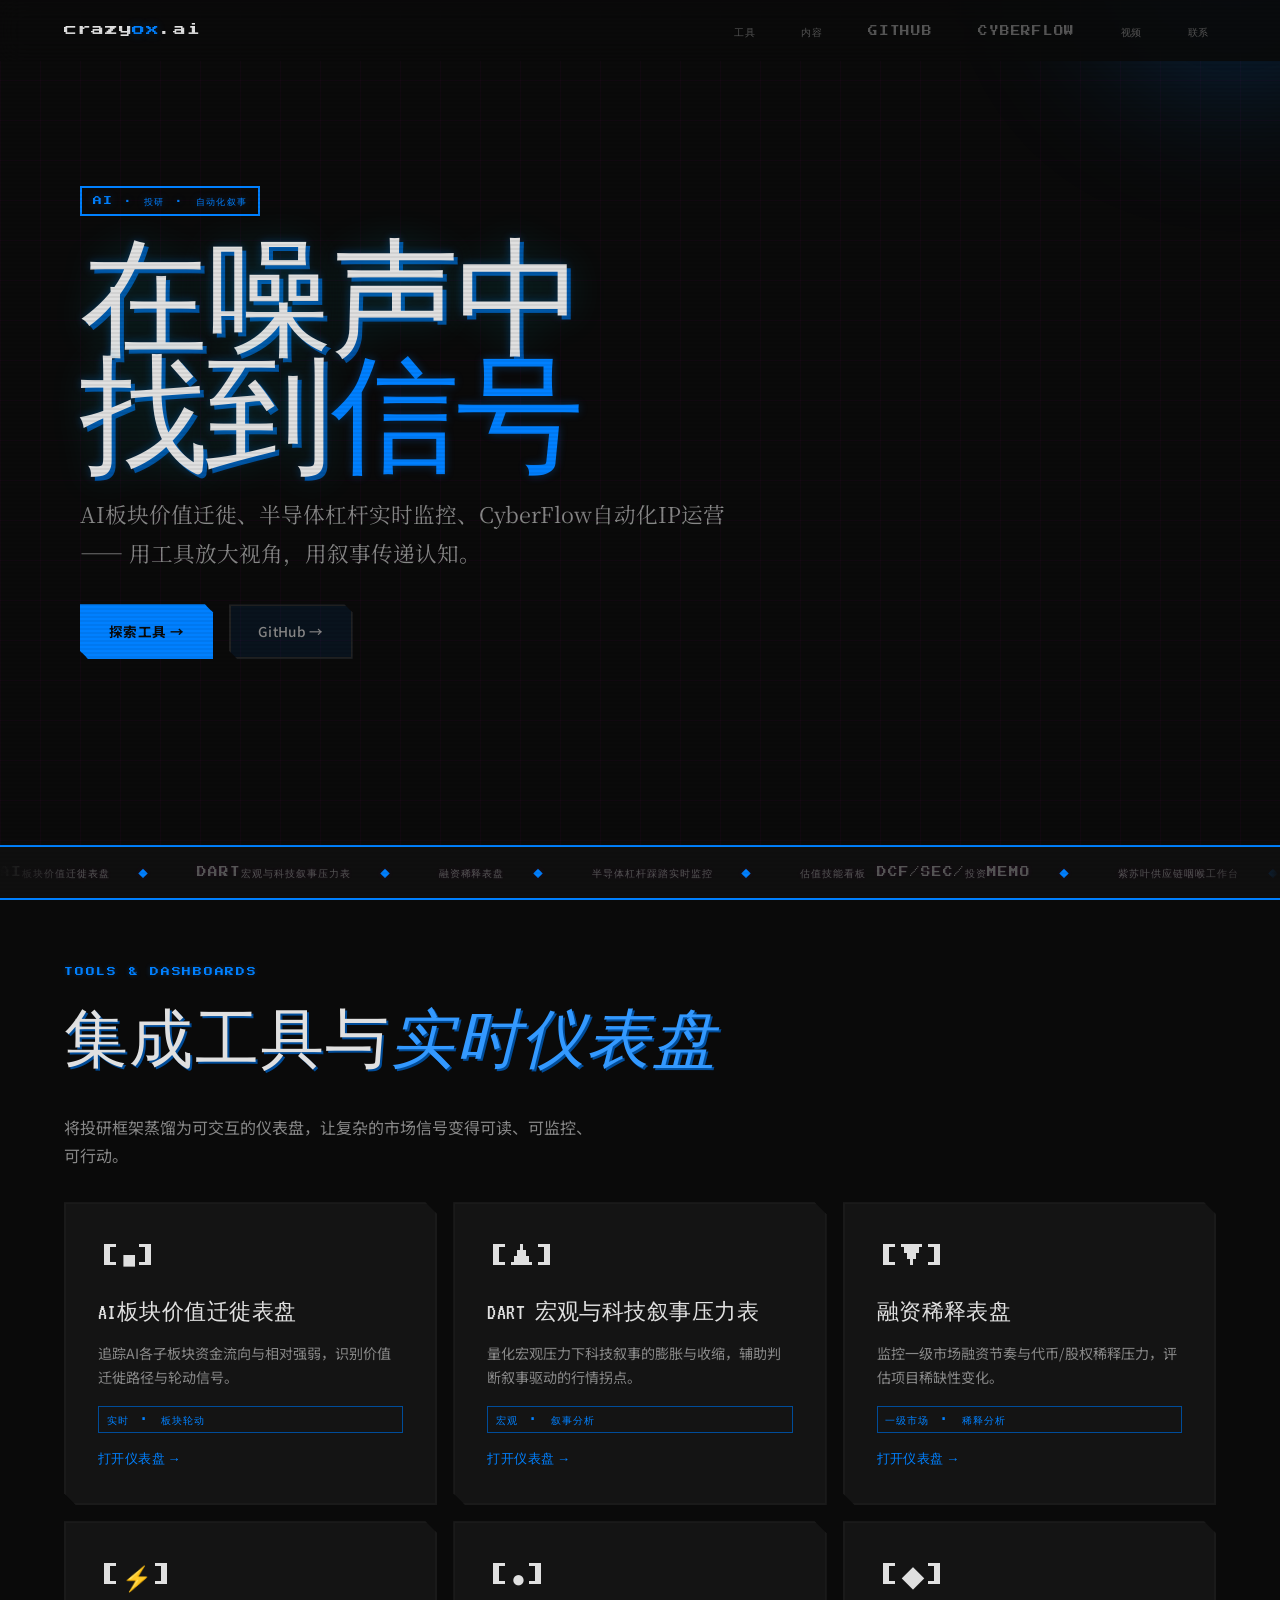
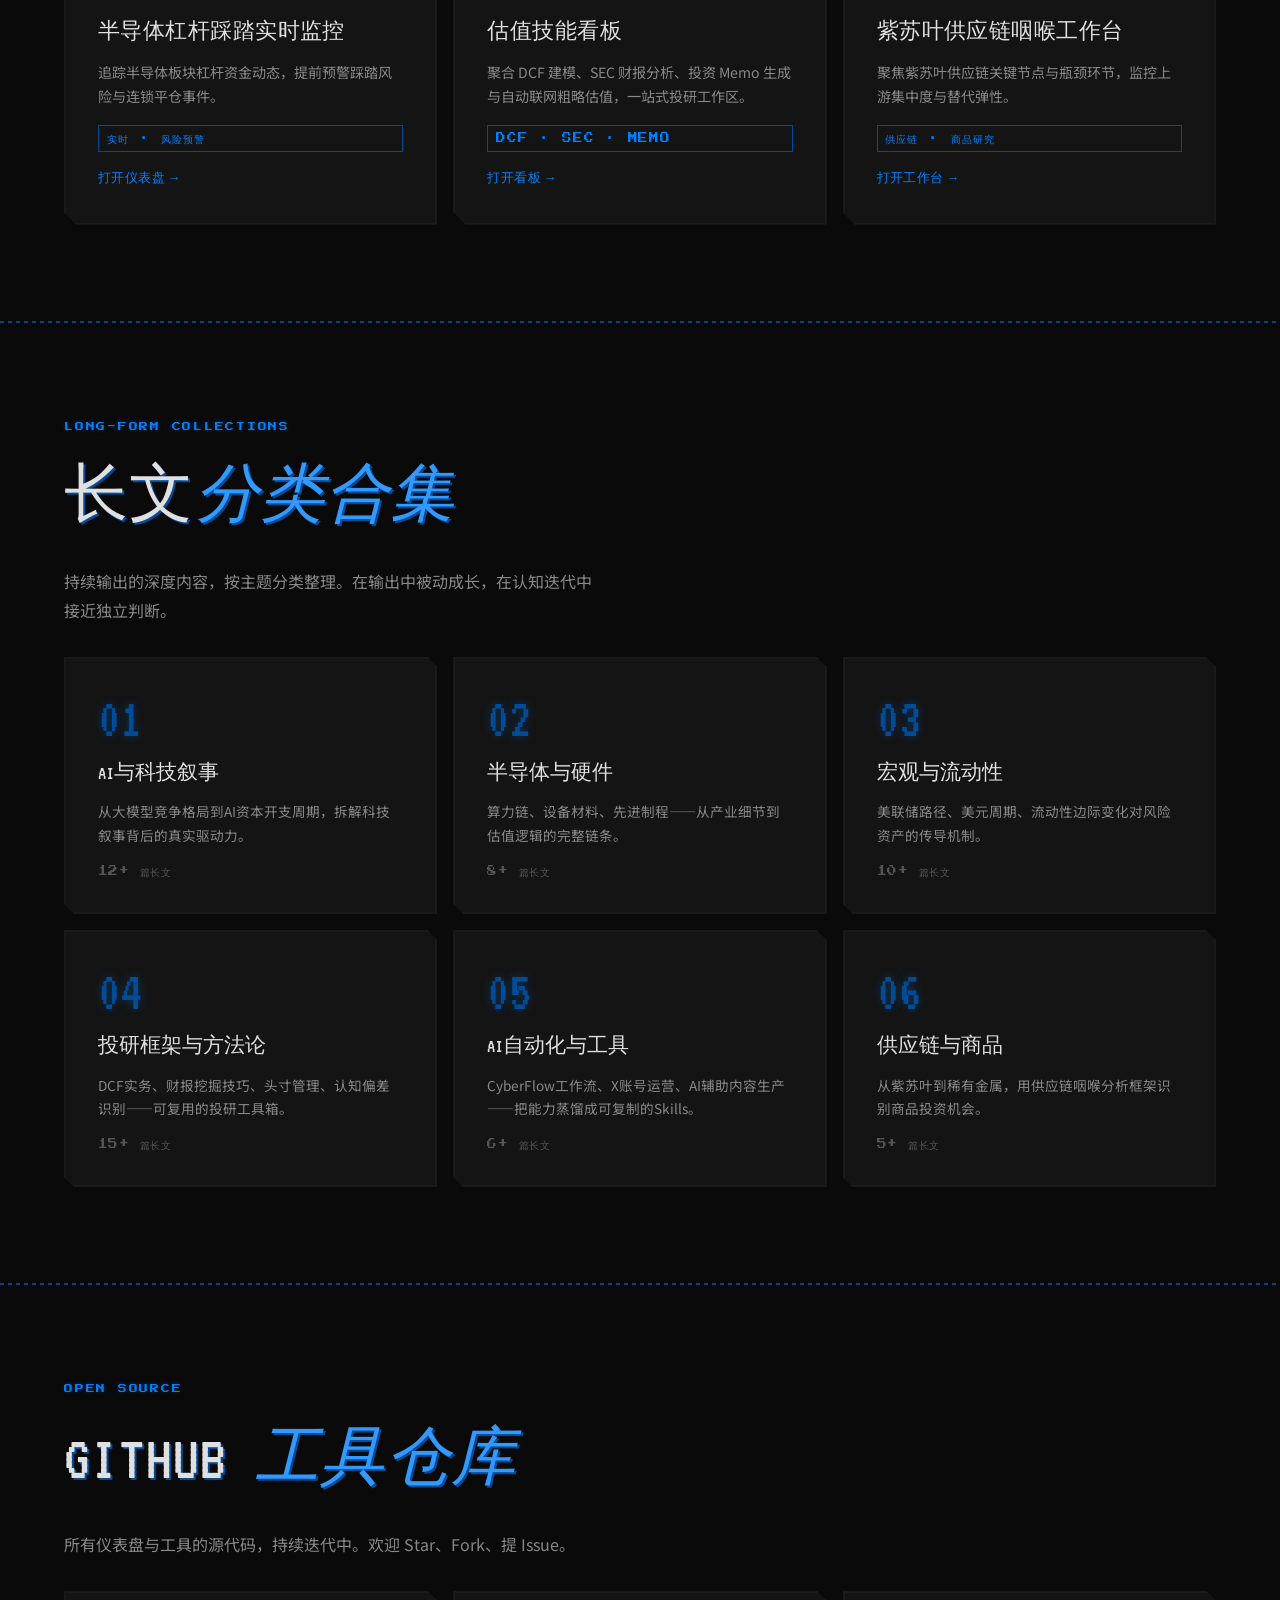
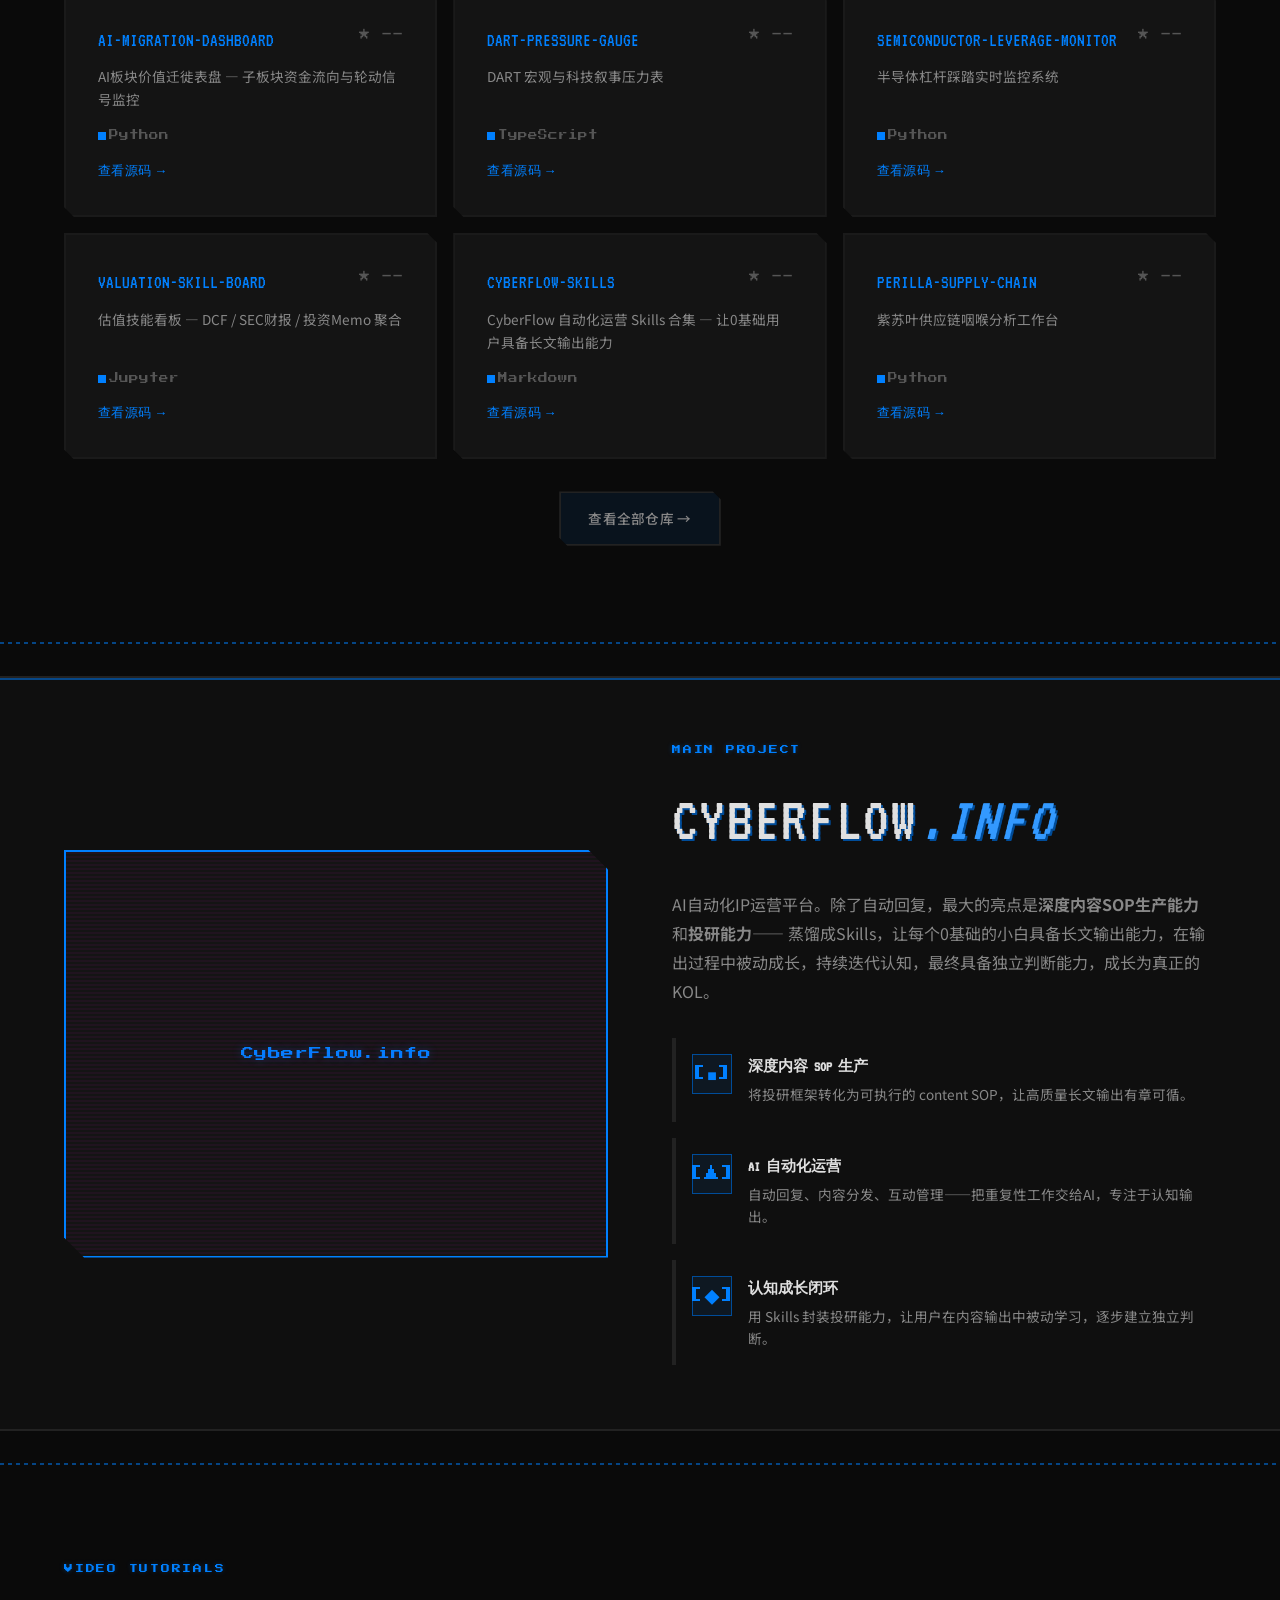
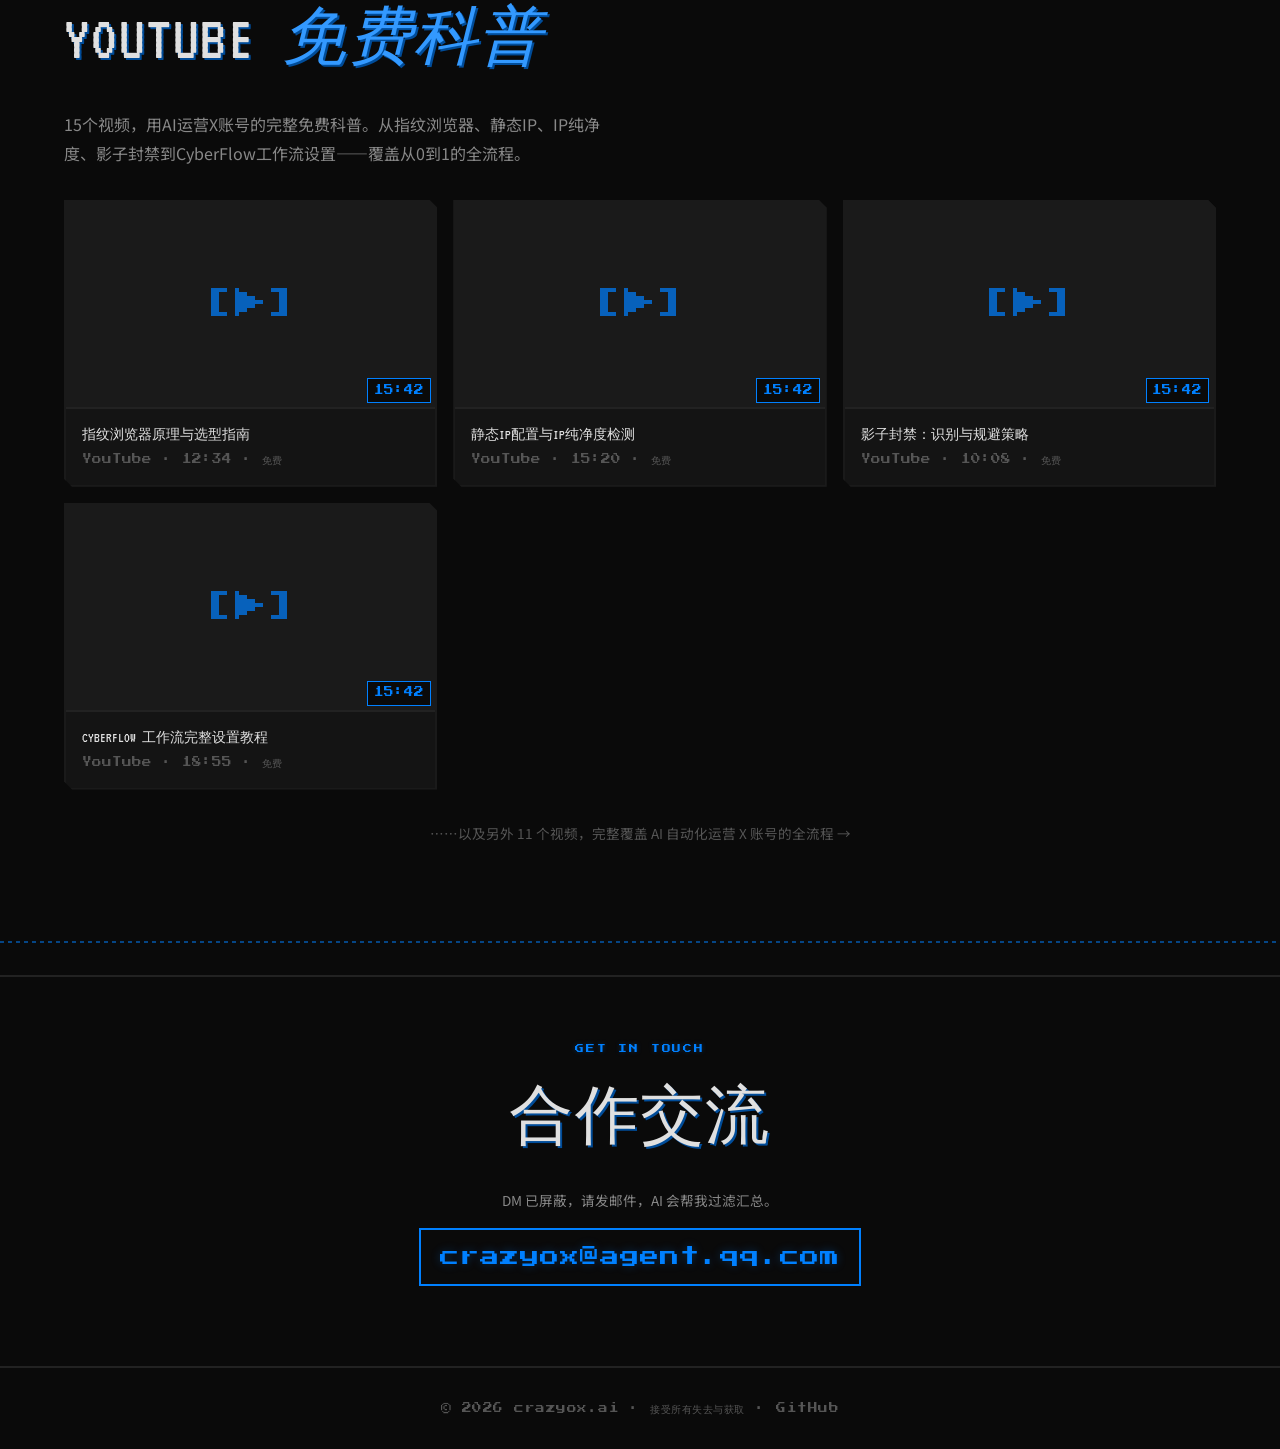
==== commit c470097c: "electric blue theme: #0080FF + pure black background" ====
--- a/index.html
+++ b/index.html
@@ -21,16 +21,16 @@
       --text-secondary: #888888;
       --text-muted:     #555555;
 
-      --accent:      #39FF14;
-      --accent-hover: #66ff4d;
-      --accent-dim:   #2a8a0a;
-      --accent-subtle: rgba(57, 255, 20, 0.08);
-      --accent-glow:  rgba(57, 255, 20, 0.3);
-
-      --success: #39FF14;
+      --accent:      #0080FF;
+      --accent-hover: #3399FF;
+      --accent-dim:   #004C99;
+      --accent-subtle: rgba(0, 128, 255, 0.08);
+      --accent-glow:  rgba(0, 128, 255, 0.3);
+
+      --success: #0080FF;
       --warning: #ffcc00;
       --danger:  #ff3333;
-      --info:    #39FF14;
+      --info:    #0080FF;
 
       --font-pixel:   'Press Start 2P', monospace;
       --font-display: 'VT323', monospace;
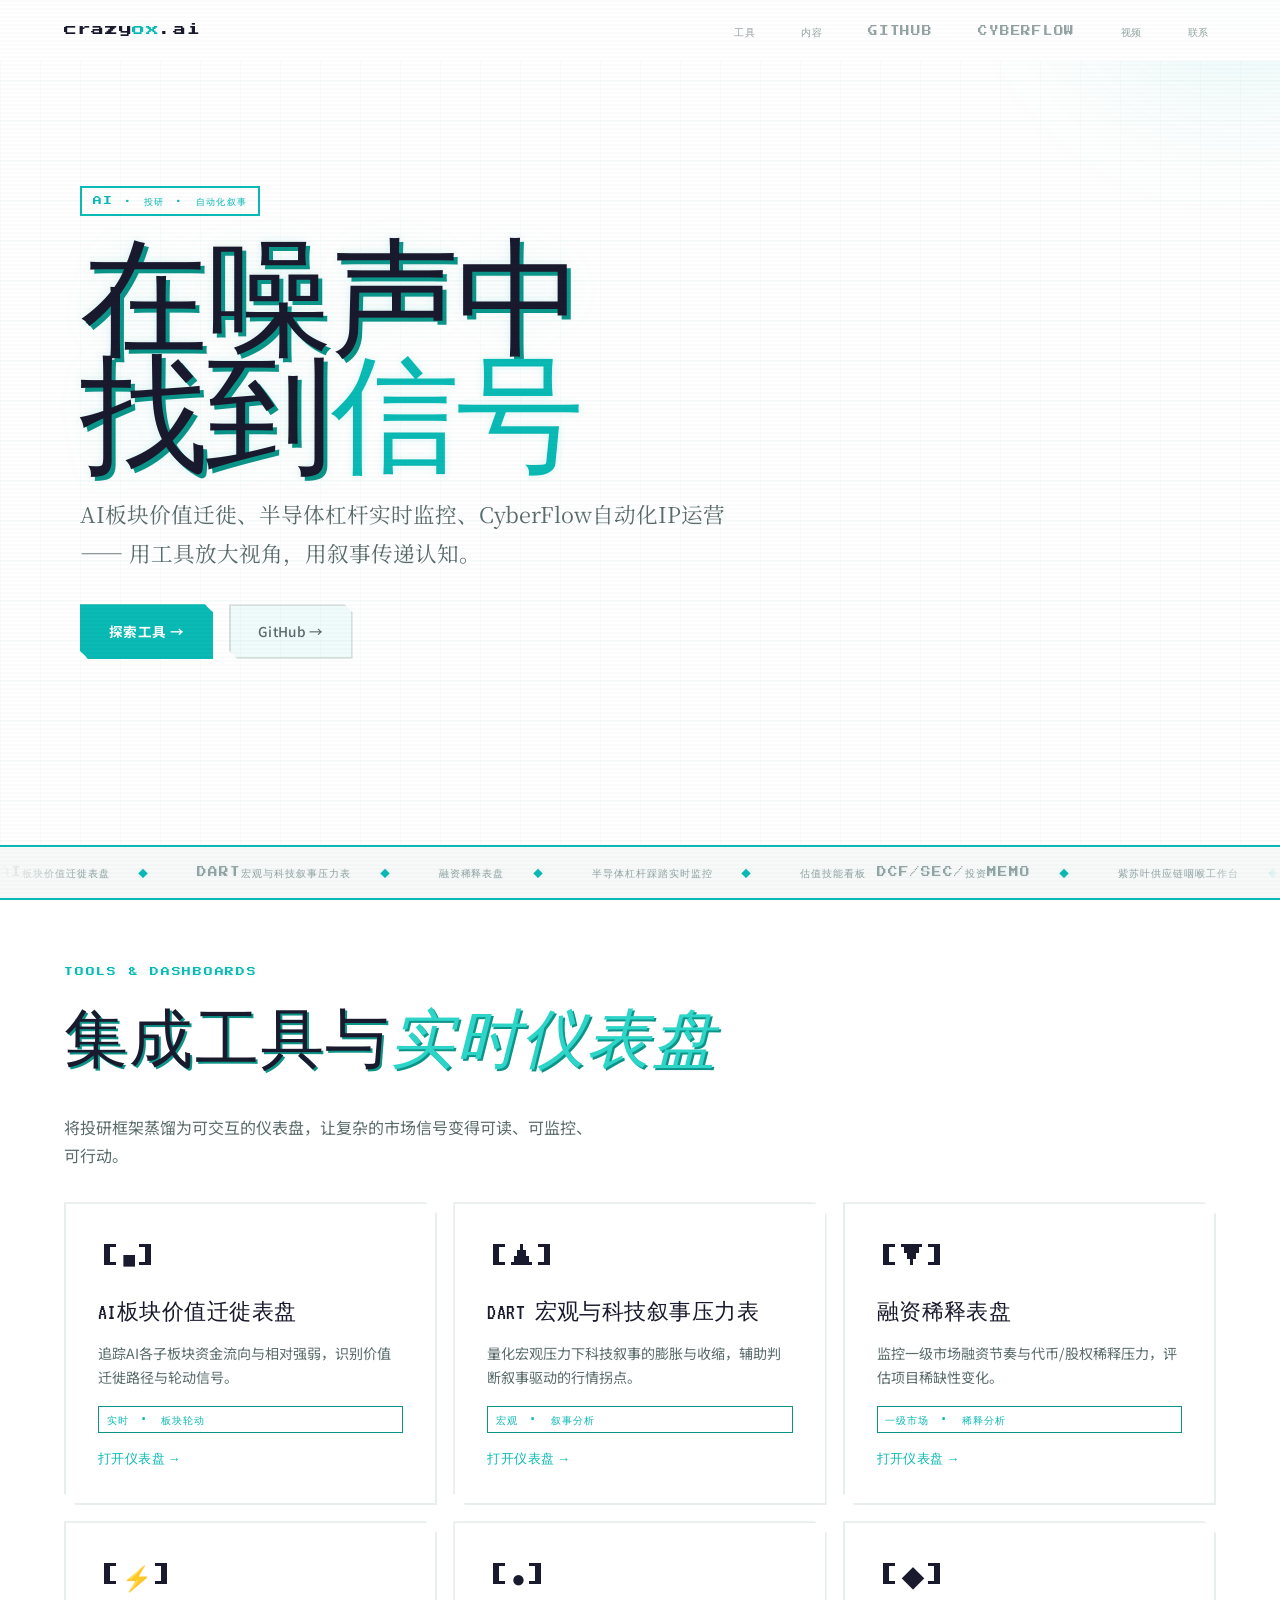
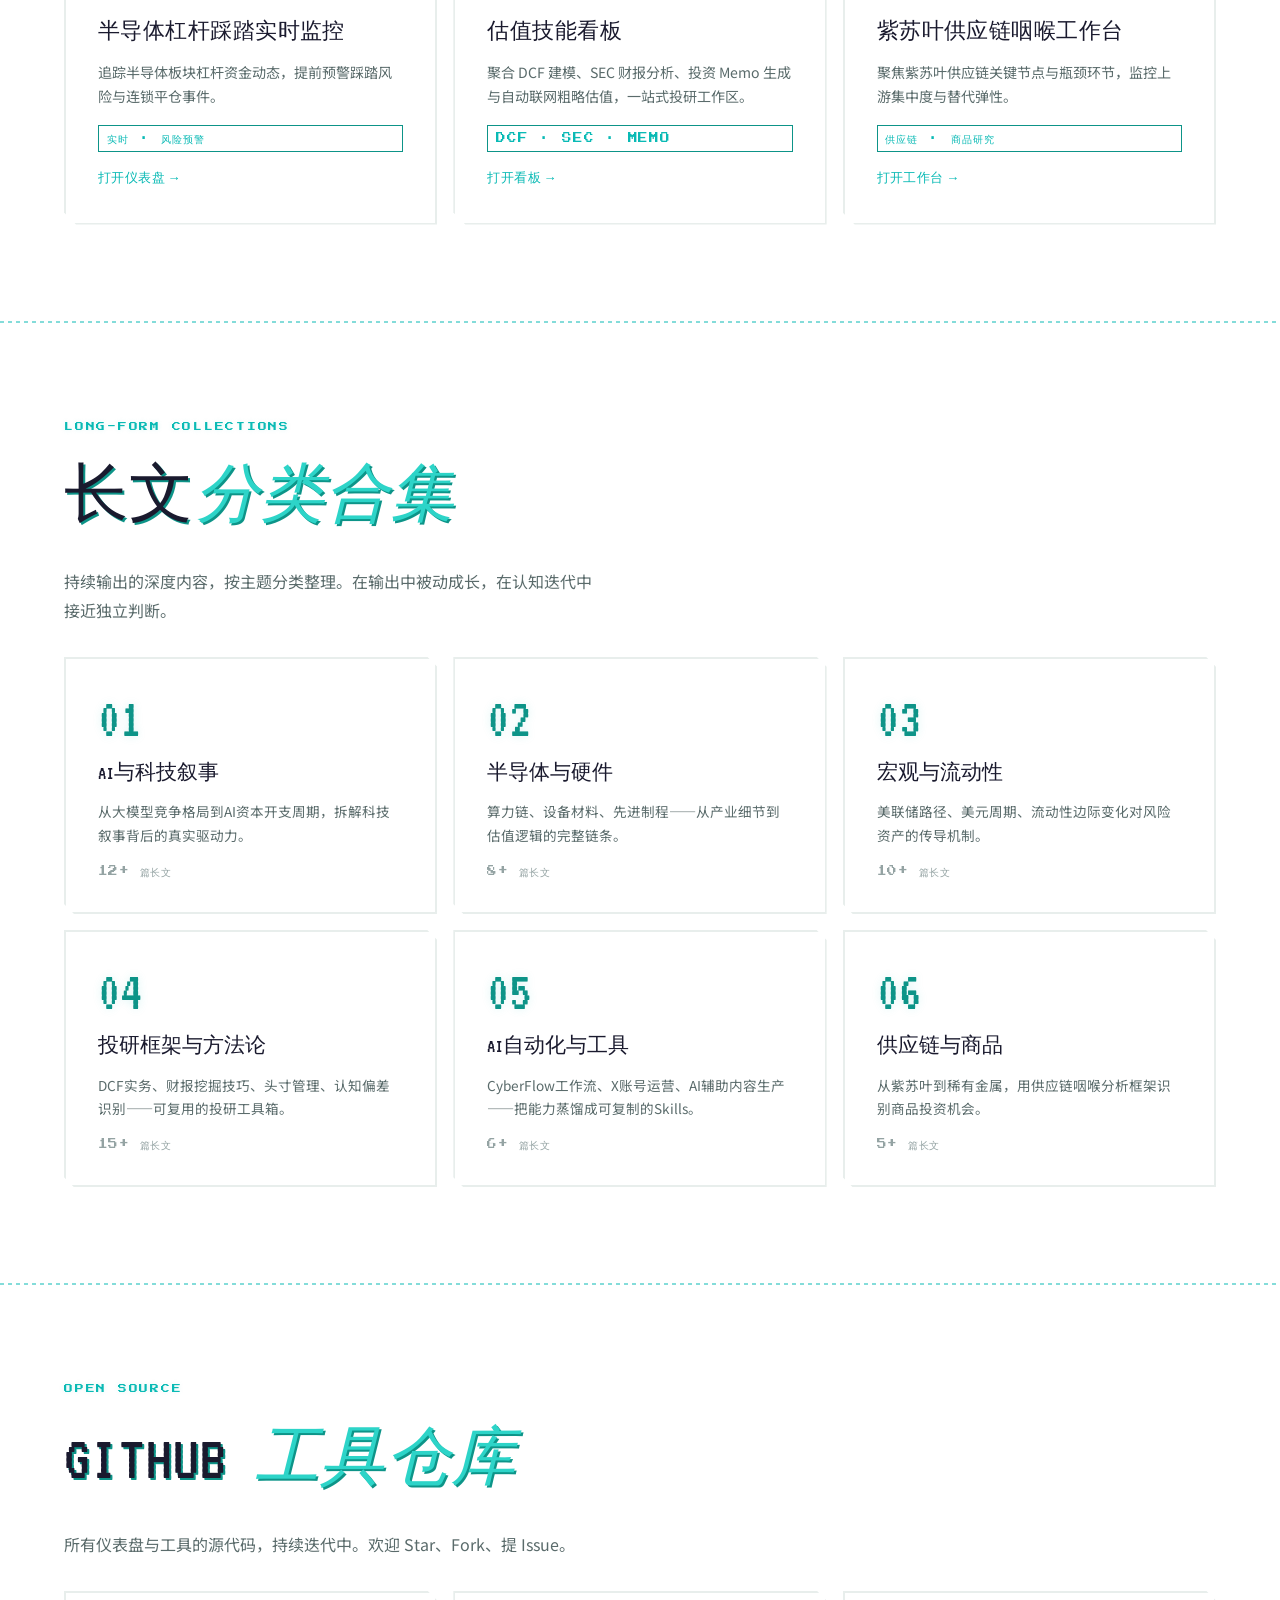
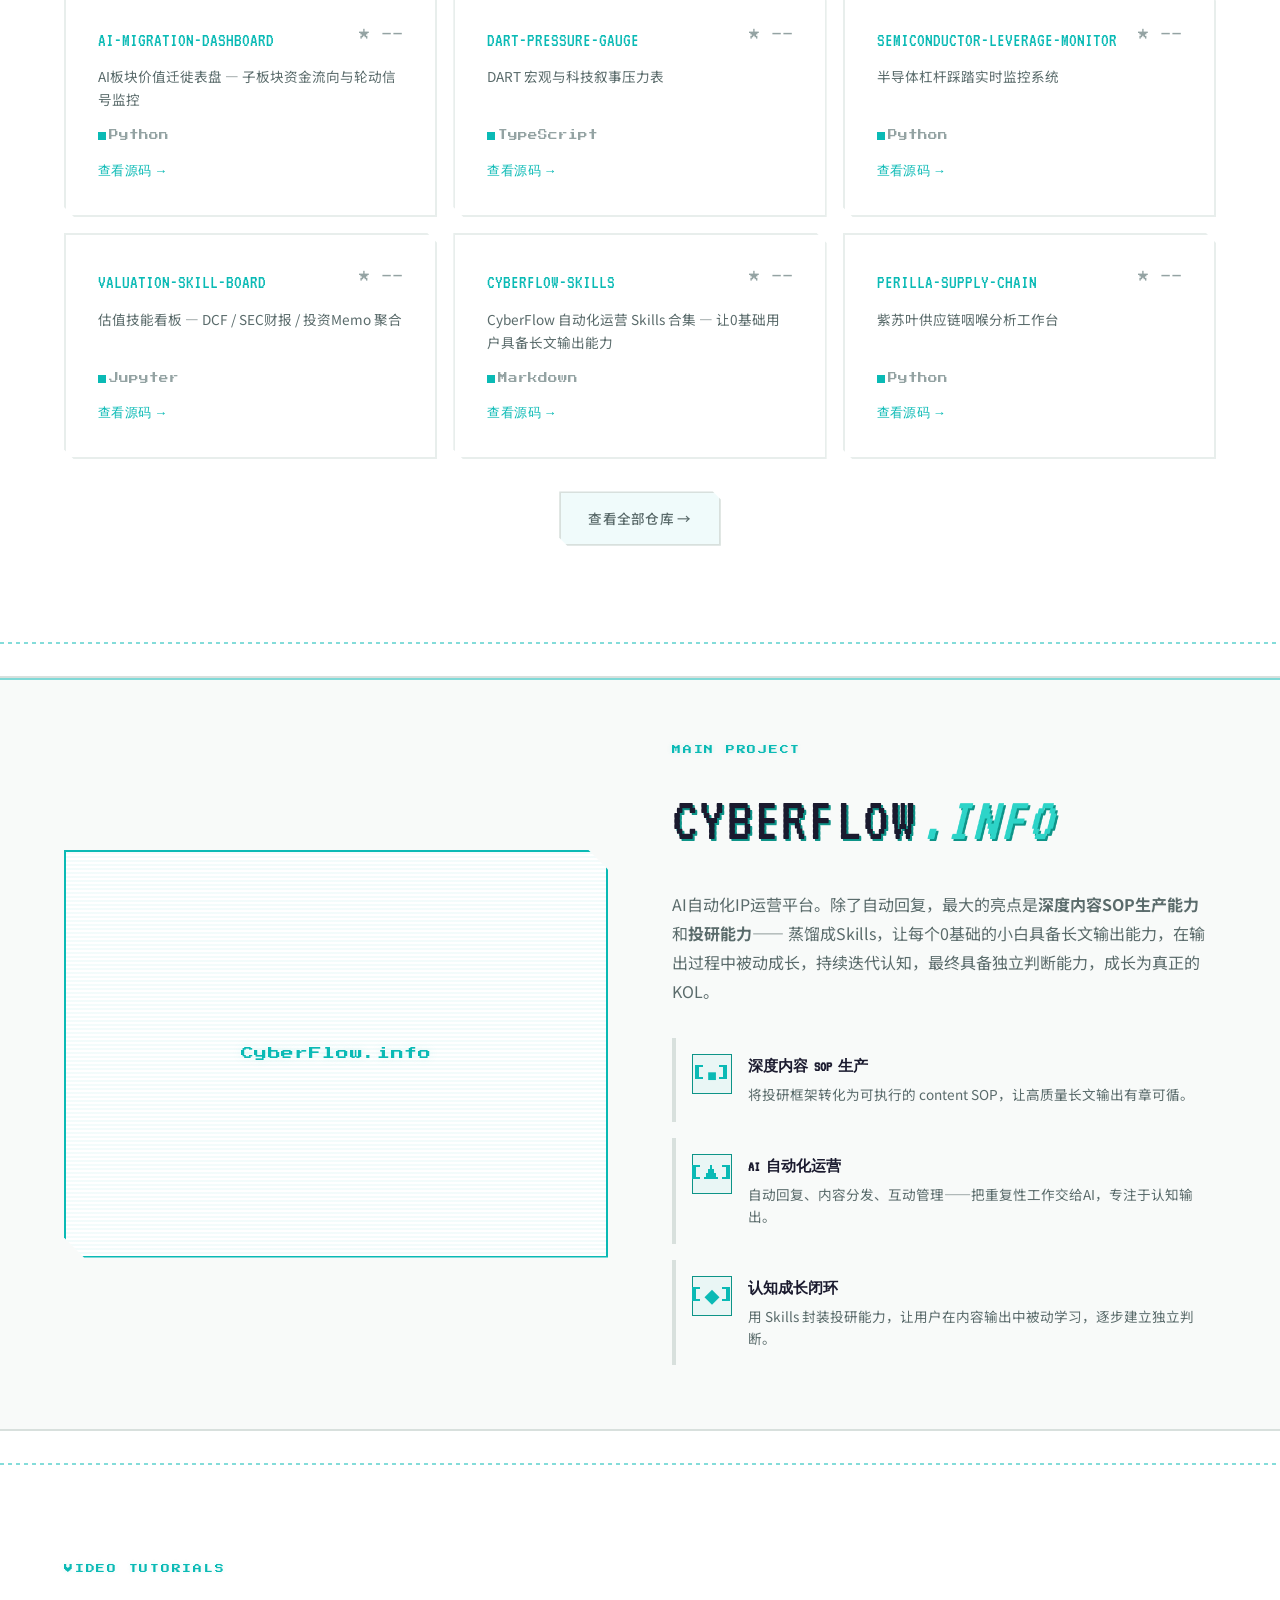
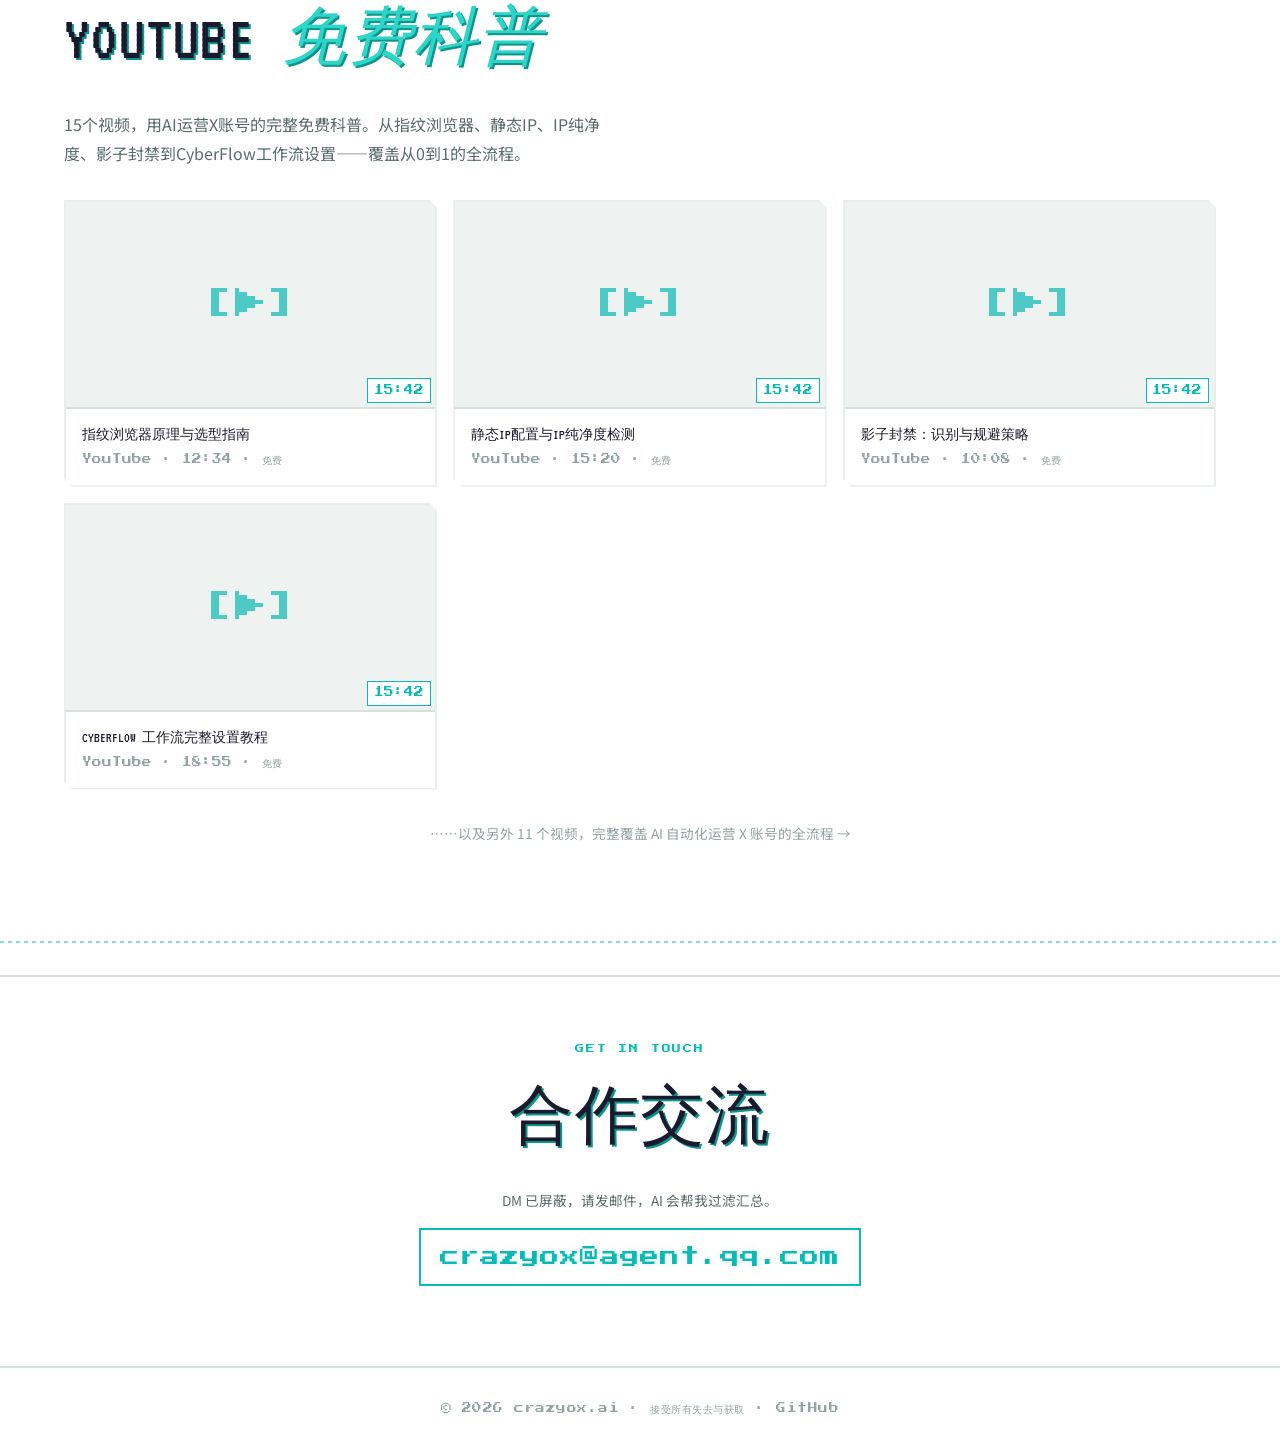
==== commit 19493c12: "white + tiffany blue #0ABAB5 theme: light background, elegant contrast" ====
--- a/index.html
+++ b/index.html
@@ -10,27 +10,27 @@
   <link href="https://fonts.googleapis.com/css2?family=Press+Start+2P&family=VT323&family=Noto+Sans+SC:wght@300;400;500;700&family=Noto+Serif+SC:wght@400;600;700&display=swap" rel="stylesheet" />
   <style>
     :root {
-      --bg-deep:    #0a0a0a;
-      --bg-surface: #0f0f0f;
-      --bg-card:    #141414;
-      --bg-elevated:#1a1a1a;
-      --border:     #222222;
-      --border-subtle: #1a1a1a;
-
-      --text-primary:   #e0e0e0;
-      --text-secondary: #888888;
-      --text-muted:     #555555;
-
-      --accent:      #0080FF;
-      --accent-hover: #3399FF;
-      --accent-dim:   #004C99;
-      --accent-subtle: rgba(0, 128, 255, 0.08);
-      --accent-glow:  rgba(0, 128, 255, 0.3);
-
-      --success: #0080FF;
-      --warning: #ffcc00;
-      --danger:  #ff3333;
-      --info:    #0080FF;
+      --bg-deep:    #FFFFFF;
+      --bg-surface: #F8FAF9;
+      --bg-card:    #FFFFFF;
+      --bg-elevated:#EEF3F1;
+      --border:     #D8E0DD;
+      --border-subtle: #E8EEEC;
+
+      --text-primary:   #1A1A2E;
+      --text-secondary: #5A6B6B;
+      --text-muted:     #94A3A3;
+
+      --accent:      #0ABAB5;
+      --accent-hover: #2DD4C8;
+      --accent-dim:   #0D9488;
+      --accent-subtle: rgba(10, 186, 181, 0.06);
+      --accent-glow:  rgba(10, 186, 181, 0.15);
+
+      --success: #0ABAB5;
+      --warning: #F59E0B;
+      --danger:  #EF4444;
+      --info:    #0ABAB5;
 
       --font-pixel:   'Press Start 2P', monospace;
       --font-display: 'VT323', monospace;
@@ -90,8 +90,8 @@
         0deg,
         transparent,
         transparent 2px,
-        rgba(0,0,0,0.15) 2px,
-        rgba(0,0,0,0.15) 4px
+        rgba(0,0,0,0.04) 2px,
+        rgba(0,0,0,0.04) 4px
       );
       opacity: 0.4;
     }
@@ -103,8 +103,8 @@
       pointer-events: none;
       z-index: 0;
       background-image:
-        linear-gradient(rgba(255,0,229,0.03) 1px, transparent 1px),
-        linear-gradient(90deg, rgba(255,0,229,0.03) 1px, transparent 1px);
+        linear-gradient(rgba(10,186,181,0.03) 1px, transparent 1px),
+        linear-gradient(90deg, rgba(10,186,181,0.03) 1px, transparent 1px);
       background-size: 40px 40px;
       animation: gridScroll 20s linear infinite;
     }
@@ -191,7 +191,7 @@
 
     @keyframes borderFlicker {
       0%, 100% { border-color: var(--accent); box-shadow: 0 0 5px var(--accent-glow); }
-      50% { border-color: var(--accent-dim); box-shadow: 0 0 2px rgba(255,0,229,0.1); }
+      50% { border-color: var(--accent-dim); box-shadow: 0 0 2px rgba(10,186,181,0.1); }
       75% { border-color: var(--accent); box-shadow: 0 0 15px var(--accent-glow); }
     }
 
@@ -205,16 +205,16 @@
       text-transform: uppercase;
       text-shadow: 
         0 0 10px var(--accent-glow),
-        0 0 40px rgba(0,240,255,0.2),
+        0 0 40px rgba(10,186,181,0.08),
         4px 4px 0px var(--accent-dim);
       animation: textGlitch 5s ease-in-out infinite;
     }
 
     @keyframes textGlitch {
-      0%, 100% { text-shadow: 0 0 10px var(--accent-glow), 0 0 40px rgba(0,240,255,0.2), 4px 4px 0px var(--accent-dim); }
-      25% { text-shadow: 0 0 15px var(--accent-glow), 0 0 60px rgba(0,240,255,0.3), -2px 4px 0px var(--accent-dim); }
-      50% { text-shadow: 0 0 5px var(--accent-glow), 0 0 30px rgba(255,0,229,0.1), 4px -2px 0px var(--accent-dim); }
-      75% { text-shadow: 0 0 20px var(--accent-glow), 0 0 80px rgba(0,240,255,0.4), -4px -4px 0px var(--accent-dim); }
+      0%, 100% { text-shadow: 0 0 10px var(--accent-glow), 0 0 40px rgba(10,186,181,0.08), 4px 4px 0px var(--accent-dim); }
+      25% { text-shadow: 0 0 15px var(--accent-glow), 0 0 60px rgba(10,186,181,0.1), -2px 4px 0px var(--accent-dim); }
+      50% { text-shadow: 0 0 5px var(--accent-glow), 0 0 30px rgba(10,186,181,0.1), 4px -2px 0px var(--accent-dim); }
+      75% { text-shadow: 0 0 20px var(--accent-glow), 0 0 80px rgba(10,186,181,0.12), -4px -4px 0px var(--accent-dim); }
     }
 
     .hero-title em {
@@ -352,7 +352,7 @@
       text-transform: uppercase;
       white-space: nowrap;
       color: var(--text-muted);
-      text-shadow: 0 0 5px rgba(255,0,229,0.1);
+      text-shadow: 0 0 5px rgba(10,186,181,0.1);
     }
 
     .ticker span::after {
@@ -727,8 +727,8 @@
         0deg,
         transparent,
         transparent 2px,
-        rgba(255,0,229,0.05) 2px,
-        rgba(255,0,229,0.05) 4px
+        rgba(10,186,181,0.05) 2px,
+        rgba(10,186,181,0.05) 4px
       );
     }
 
@@ -934,7 +934,7 @@
       z-index: 100;
       padding: 1em 0;
       backdrop-filter: blur(12px);
-      background: rgba(10, 10, 10, 0.9);
+      background: rgba(255, 255, 255, 0.95);
       border-bottom: 2px solid transparent;
       transition: border-color 0.3s;
     }
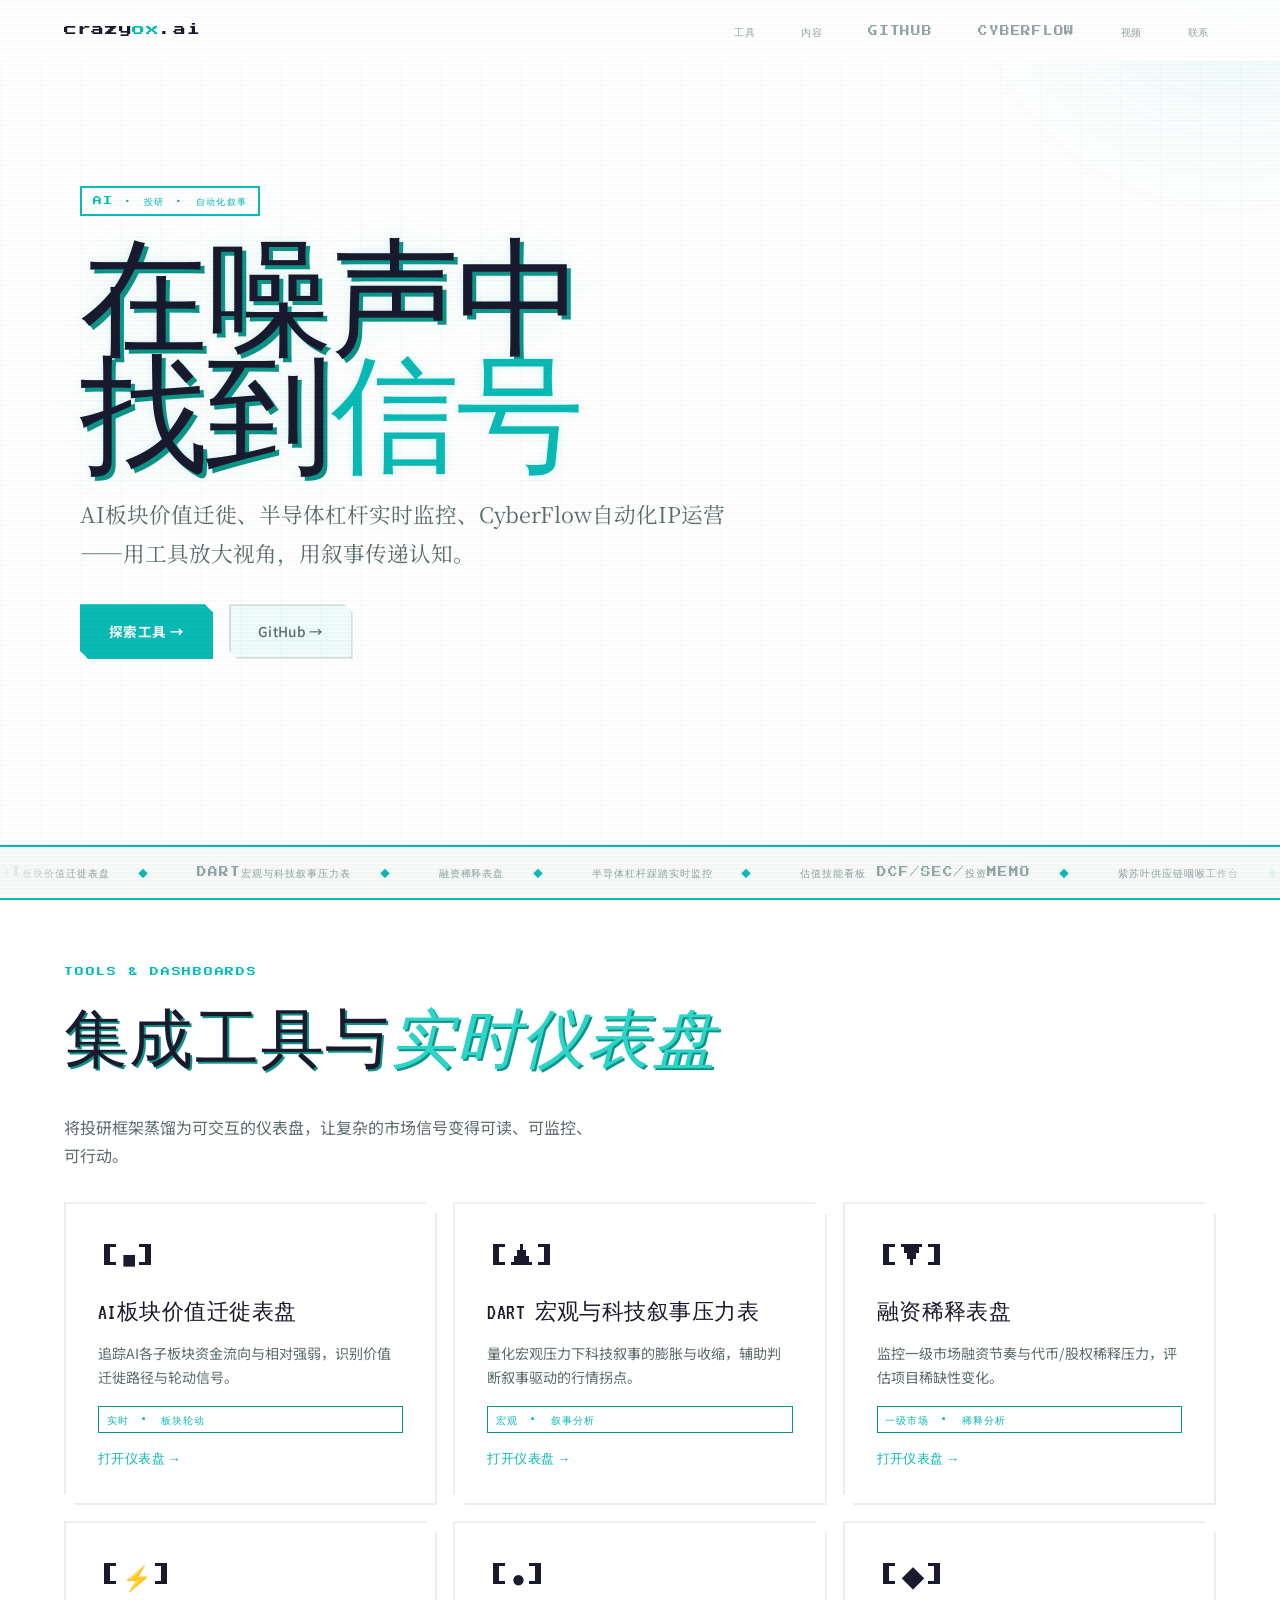
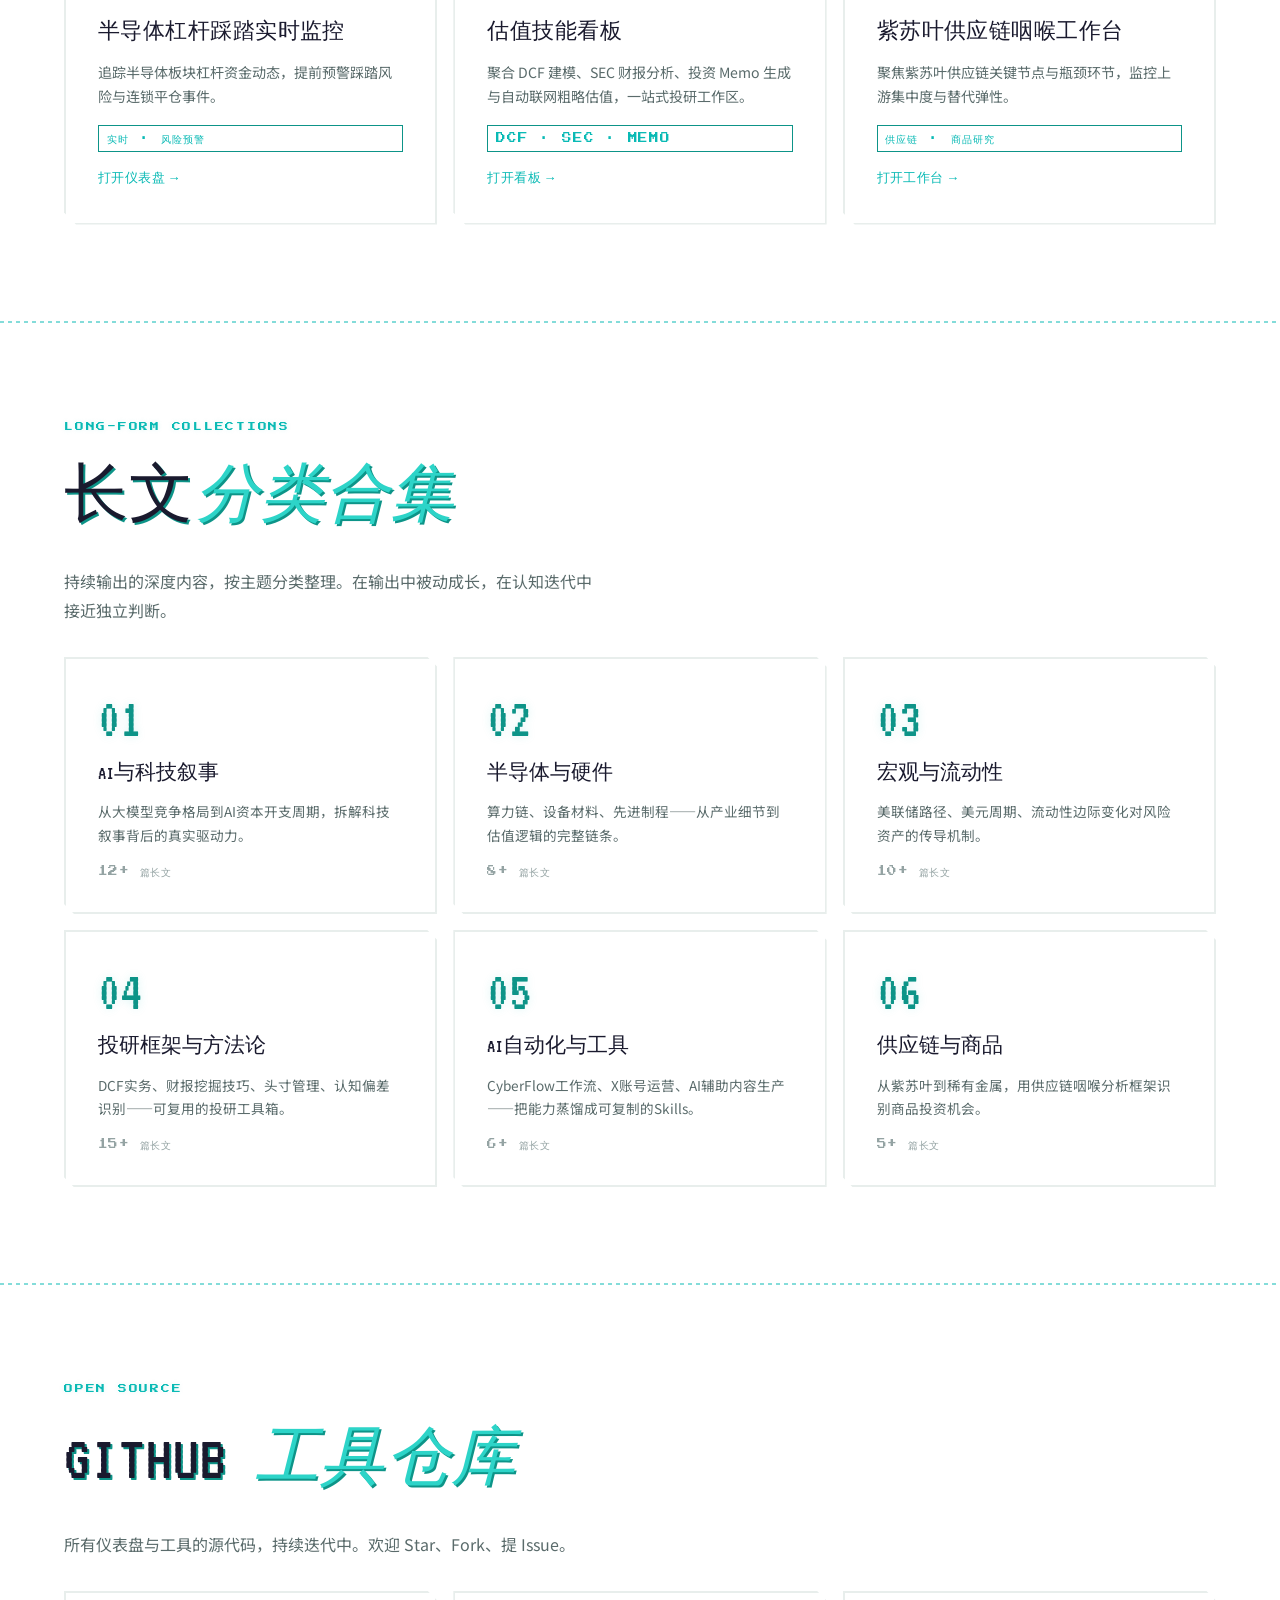
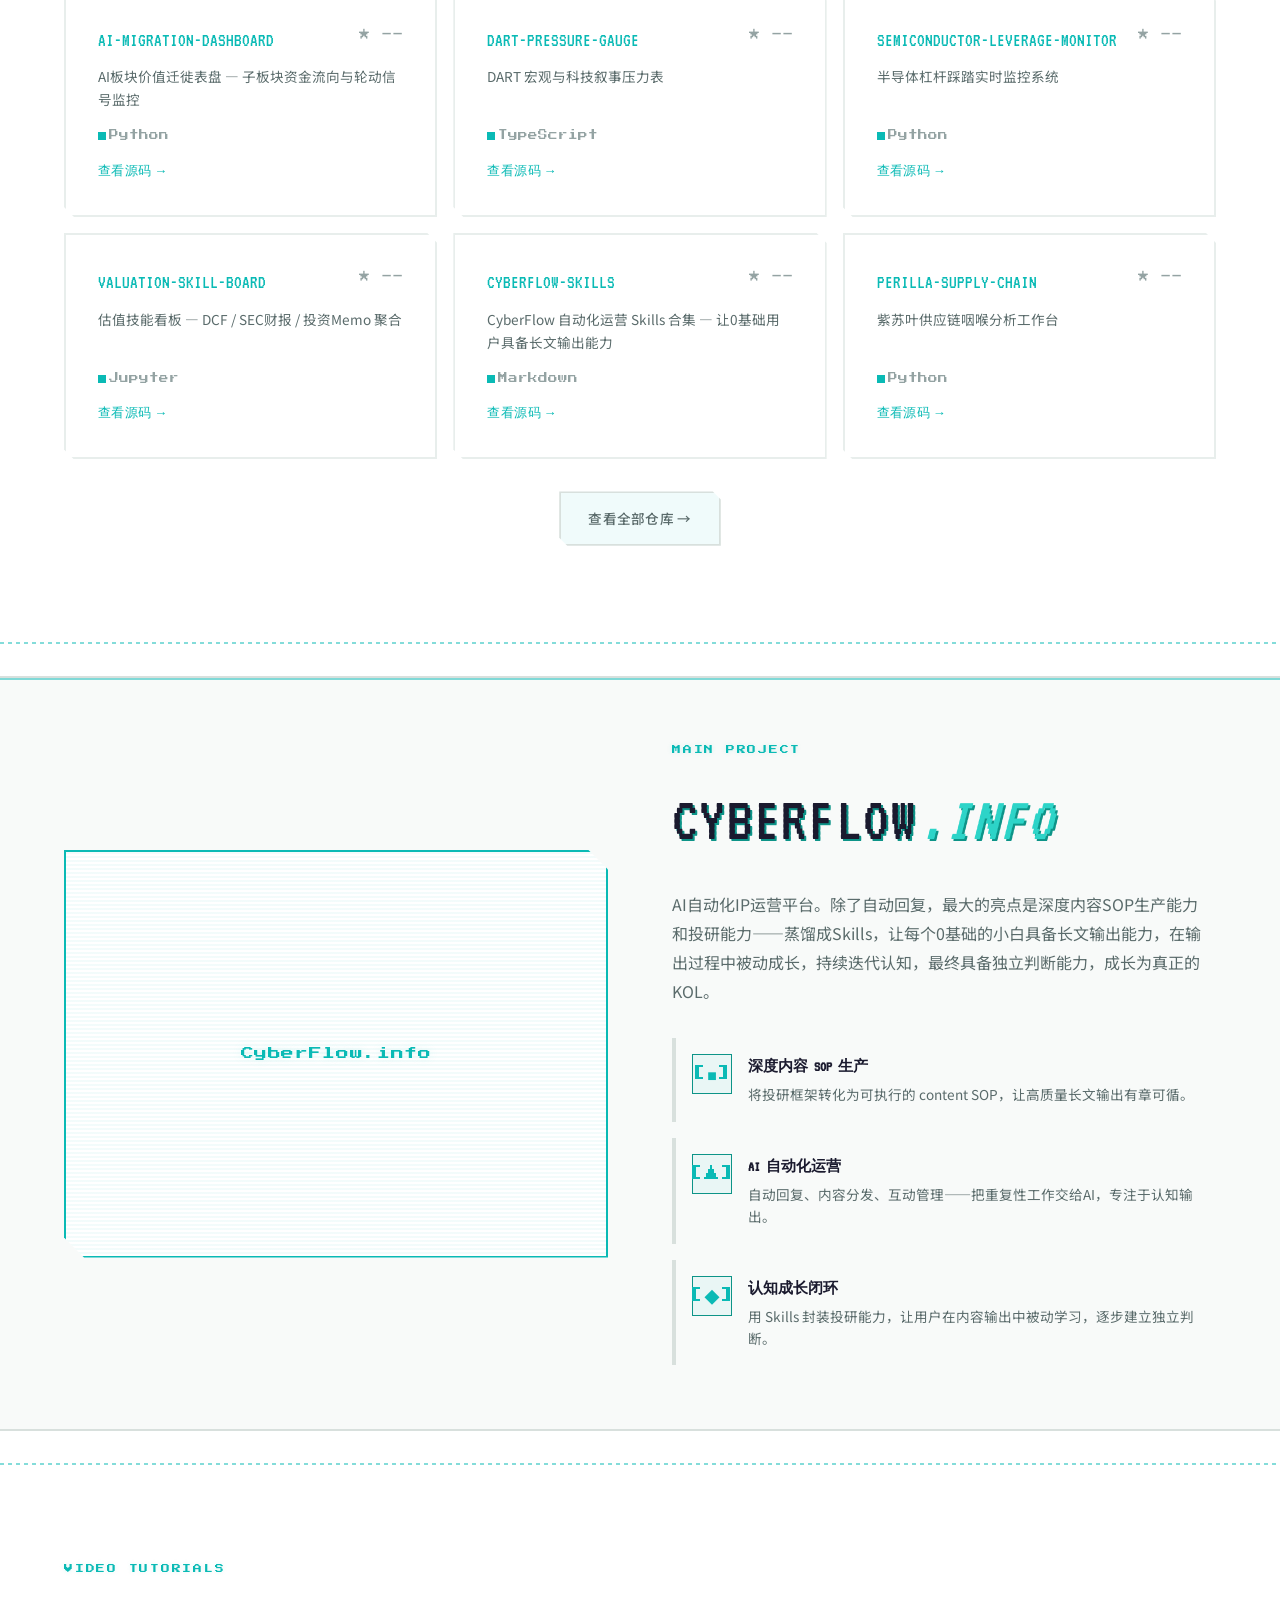
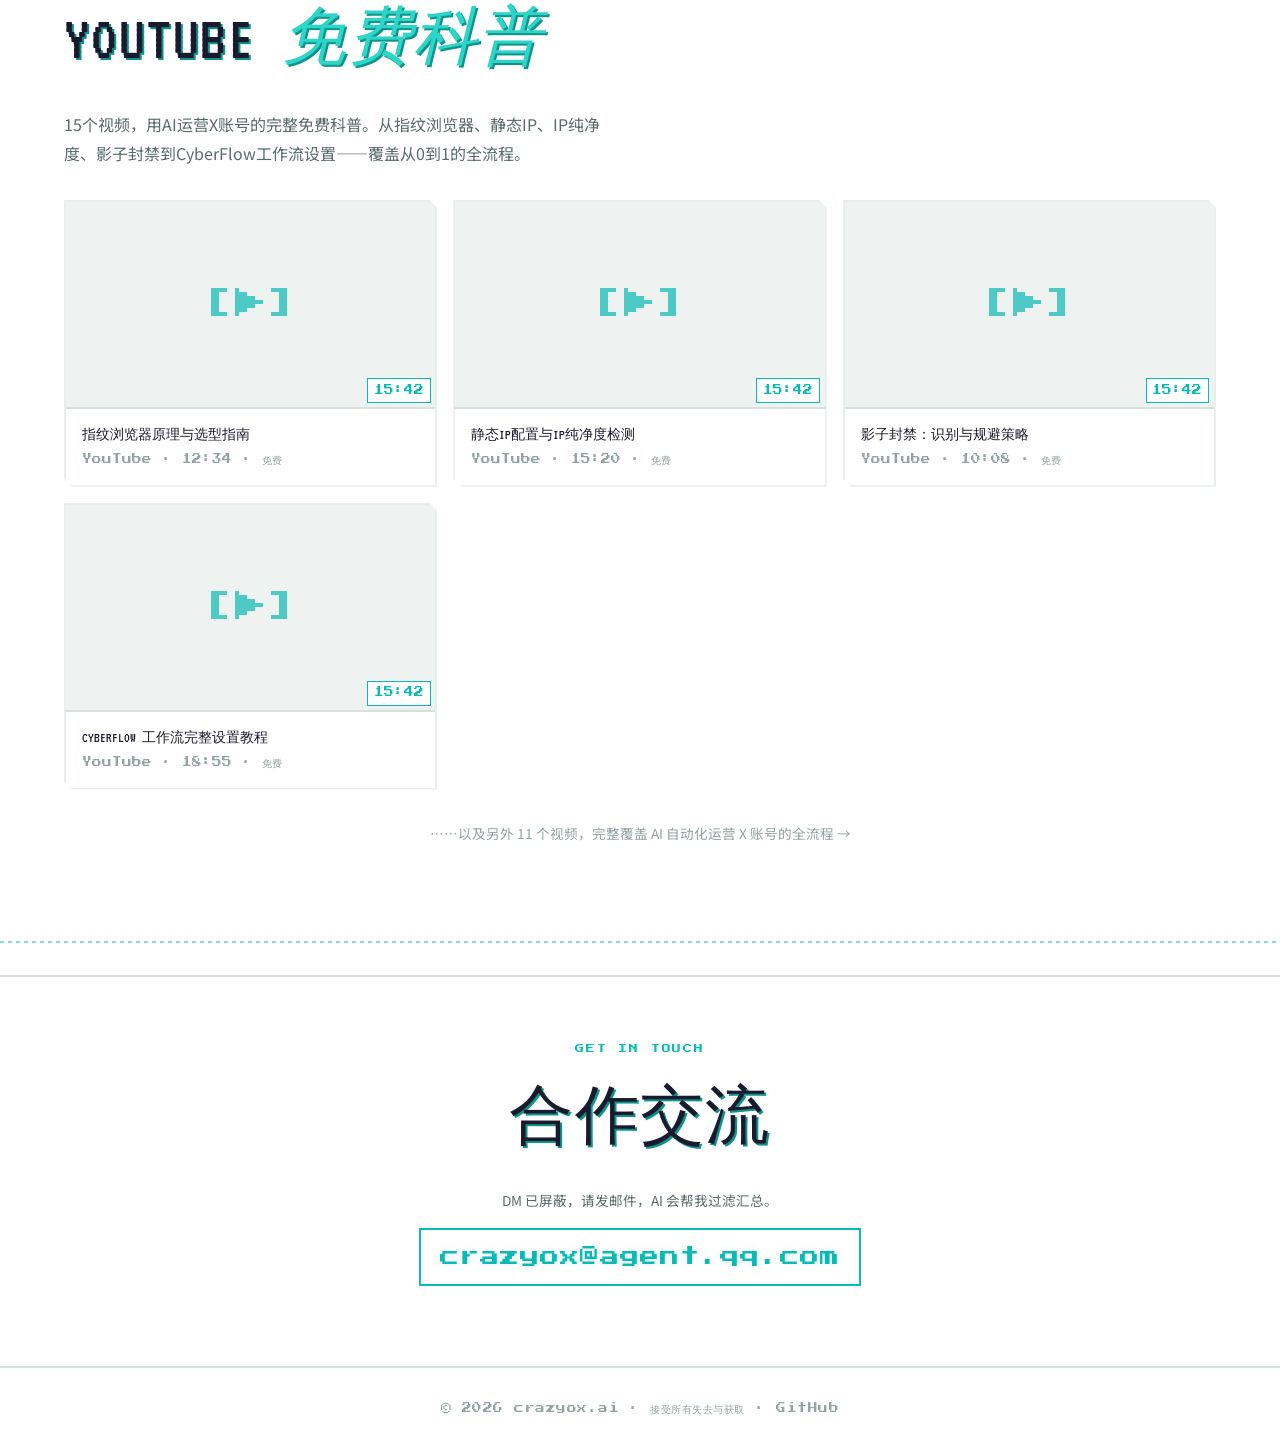
==== commit d68de79a: "feat: data-driven rendering + online admin CMS panel - Extract all content into content.json (single" ====
--- a/index.html
+++ b/index.html
@@ -1036,446 +1036,312 @@
   <!-- NAV -->
   <nav class="nav" id="nav">
     <div class="container nav-inner">
-      <a href="#" class="nav-logo">crazy<span>ox</span>.ai</a>
-      <ul class="nav-links">
-        <li><a href="#tools">工具</a></li>
-        <li><a href="#content">内容</a></li>
-        <li><a href="#github">GitHub</a></li>
-        <li><a href="#cyberflow">CyberFlow</a></li>
-        <li><a href="#videos">视频</a></li>
-        <li><a href="#contact">联系</a></li>
-      </ul>
+      <a href="#" class="nav-logo" id="navLogo"></a>
+      <ul class="nav-links" id="navLinks"></ul>
     </div>
   </nav>
 
   <!-- HERO -->
-  <section class="hero">
-    <div class="hero-glitch"></div>
-    <div class="hero-inner container">
-      <div class="hero-tag">AI · 投研 · 自动化叙事</div>
-      <h1 class="hero-title">
-        在噪声中<br/>
-        找到<em>信号</em>
-      </h1>
-      <p class="hero-sub">
-        AI板块价值迁徙、半导体杠杆实时监控、CyberFlow自动化IP运营——
-        用工具放大视角，用叙事传递认知。
-      </p>
-      <div class="hero-actions">
-        <a href="#tools" class="btn btn-primary">探索工具 →</a>
-        <a href="https://github.com/AmberQian" class="btn btn-ghost" target="_blank">GitHub →</a>
-      </div>
-    </div>
-
-    <!-- TICKER -->
-    <div class="ticker-wrap">
-      <div class="ticker" id="ticker">
-        <span>AI板块价值迁徙表盘</span>
-        <span>DART宏观与科技叙事压力表</span>
-        <span>融资稀释表盘</span>
-        <span>半导体杠杆踩踏实时监控</span>
-        <span>估值技能看板 DCF/SEC/投资Memo</span>
-        <span>紫苏叶供应链咽喉工作台</span>
-        <span>CyberFlow AI自动化IP运营</span>
-        <span>15个YouTube免费科普视频</span>
-        <span>AI板块价值迁徙表盘</span>
-        <span>DART宏观与科技叙事压力表</span>
-        <span>融资稀释表盘</span>
-        <span>半导体杠杆踩踏实时监控</span>
-        <span>估值技能看板 DCF/SEC/投资Memo</span>
-        <span>紫苏叶供应链咽喉工作台</span>
-        <span>CyberFlow AI自动化IP运营</span>
-        <span>15个YouTube免费科普视频</span>
-      </div>
-    </div>
-  </section>
-
-  <!-- TOOLS / DASHBOARDS -->
-  <section class="section" id="tools">
-    <div class="container">
-      <div class="section-label reveal">Tools & Dashboards</div>
-      <h2 class="section-title reveal">集成工具与<em class="accent">实时仪表盘</em></h2>
-      <p class="section-desc reveal">
-        将投研框架蒸馏为可交互的仪表盘，让复杂的市场信号变得可读、可监控、可行动。
-      </p>
-
-      <div class="dash-grid">
-        <a href="https://amberqian.github.io/ai-migration-dashboard" class="dash-card reveal" target="_blank">
-          <span class="dash-card-icon">[&#x25A0;]</span>
-          <h3 class="dash-card-title">AI板块价值迁徙表盘</h3>
-          <p class="dash-card-desc">追踪AI各子板块资金流向与相对强弱，识别价值迁徙路径与轮动信号。</p>
-          <span class="dash-card-tag">实时 · 板块轮动</span>
-          <span class="dash-card-link">打开仪表盘 →</span>
+  <section class="hero" id="heroSection"></section>
+
+  <!-- TOOLS / DASHBOARDS (dynamic) -->
+  <section class="section" id="tools"></section>
+
+  <div class="topo-line"></div>
+
+  <!-- CONTENT COLLECTIONS (dynamic) -->
+  <section class="section" id="content"></section>
+
+  <div class="topo-line"></div>
+
+  <!-- GITHUB REPOS (dynamic) -->
+  <section class="section" id="github"></section>
+
+  <div class="topo-line"></div>
+
+  <!-- CYBERFLOW (dynamic) -->
+  <section class="section cyberflow" id="cyberflow"></section>
+
+  <div class="topo-line"></div>
+
+  <!-- YOUTUBE VIDEOS (dynamic) -->
+  <section class="section" id="videos"></section>
+
+  <div class="topo-line"></div>
+
+  <!-- CONTACT (dynamic) -->
+  <section class="contact-section" id="contact"></section>
+
+  <!-- FOOTER -->
+  <footer class="footer" id="siteFooter"></footer>
+
+  <script>
+    /* ===== CONTENT LOADER ===== */
+    let C = null;
+    const CONTENT_URL = 'content.json';
+
+    async function loadContent() {
+      try {
+        const res = await fetch(CONTENT_URL);
+        if (!res.ok) throw new Error('Failed to load content.json');
+        C = await res.json();
+        renderAll();
+        initEffects();
+      } catch(e) {
+        console.error('Content load error:', e);
+        document.body.innerHTML = '<div style="display:flex;align-items:center;justify-content:center;height:100vh;font-family:monospace;font-size:0.8rem;color:var(--accent);">◆ LOADING CONTENT ◆</div>';
+        setTimeout(loadContent, 3000);
+      }
+    }
+
+    function esc(s) { const d=document.createElement('div'); d.textContent=s; return d.innerHTML; }
+
+    /* ===== RENDERERS ===== */
+    function renderAll() {
+      renderNav();
+      renderHero();
+      renderSection('tools', 'dashboards', renderDashboards);
+      renderSection('content', 'articles', renderArticles);
+      renderSection('github', 'github', renderGithub);
+      renderCyberflow();
+      renderSection('videos', 'videos', renderVideos);
+      renderContact();
+      renderFooter();
+      document.title = C.site.title;
+      const metaDesc = document.querySelector('meta[name="description"]');
+      if (metaDesc) metaDesc.content = C.site.description;
+    }
+
+    function sectionHTML(data) {
+      return `<div class="container">
+        <div class="section-label reveal">${esc(data.label)}</div>
+        <h2 class="section-title reveal">${esc(data.title)}${data.titleHighlight ? `<em class="accent">${esc(data.titleHighlight)}</em>` : ''}</h2>
+        <p class="section-desc reveal">${esc(data.description)}</p>`;
+    }
+
+    function renderSection(id, key, renderItems) {
+      const section = document.getElementById(id);
+      if (!section || !C[key]) return;
+      const data = C[key];
+      section.innerHTML = sectionHTML(data) + renderItems(data) + '</div>';
+    }
+
+    function renderNav() {
+      const nav = C.nav;
+      document.getElementById('navLogo').innerHTML = `crazy<span>${esc(nav.logoHighlight)}</span>.ai`;
+      document.getElementById('navLinks').innerHTML = nav.links.map(l =>
+        `<li><a href="${esc(l.href)}">${esc(l.label)}</a></li>`
+      ).join('');
+    }
+
+    function renderHero() {
+      const h = C.hero;
+      const buttons = h.buttons.map(b => {
+        const attrs = b.external ? ' target="_blank" rel="noopener"' : '';
+        return `<a href="${esc(b.href)}" class="btn ${esc(b.class)}"${attrs}>${esc(b.text)}</a>`;
+      }).join('');
+
+      const tickerItems = C.ticker.items;
+      const tickerHTML = tickerItems.map(t => `<span>${esc(t)}</span>`).join('');
+      // Duplicate for seamless loop
+      const tickerDouble = tickerHTML + tickerHTML;
+
+      document.getElementById('heroSection').innerHTML = `
+        <div class="hero-glitch"></div>
+        <div class="hero-inner container">
+          <div class="hero-tag">${esc(h.tag)}</div>
+          <h1 class="hero-title">${esc(h.titleLine1)}<br/>找到<em>${esc(h.titleHighlight)}</em></h1>
+          <p class="hero-sub">${esc(h.subtitle)}</p>
+          <div class="hero-actions">${buttons}</div>
+        </div>
+        <div class="ticker-wrap">
+          <div class="ticker" id="ticker">${tickerDouble}</div>
+        </div>
+      `;
+    }
+
+    function renderDashboards(data) {
+      return `<div class="dash-grid">${data.items.map(d => `
+        <a href="${esc(d.link)}" class="dash-card reveal" target="_blank" rel="noopener">
+          <span class="dash-card-icon">${d.icon}</span>
+          <h3 class="dash-card-title">${esc(d.title)}</h3>
+          <p class="dash-card-desc">${esc(d.description)}</p>
+          <span class="dash-card-tag">${esc(d.tag)}</span>
+          <span class="dash-card-link">${esc(d.linkText)}</span>
         </a>
-
-        <a href="https://amberqian.github.io/dart-pressure-gauge" class="dash-card reveal" target="_blank">
-          <span class="dash-card-icon">[&#x25B2;]</span>
-          <h3 class="dash-card-title">DART 宏观与科技叙事压力表</h3>
-          <p class="dash-card-desc">量化宏观压力下科技叙事的膨胀与收缩，辅助判断叙事驱动的行情拐点。</p>
-          <span class="dash-card-tag">宏观 · 叙事分析</span>
-          <span class="dash-card-link">打开仪表盘 →</span>
-        </a>
-
-        <a href="https://amberqian.github.io/financing-dilution-dashboard" class="dash-card reveal" target="_blank">
-          <span class="dash-card-icon">[&#x25BC;]</span>
-          <h3 class="dash-card-title">融资稀释表盘</h3>
-          <p class="dash-card-desc">监控一级市场融资节奏与代币/股权稀释压力，评估项目稀缺性变化。</p>
-          <span class="dash-card-tag">一级市场 · 稀释分析</span>
-          <span class="dash-card-link">打开仪表盘 →</span>
-        </a>
-
-        <a href="https://amberqian.github.io/semiconductor-leverage-monitor" class="dash-card reveal" target="_blank">
-          <span class="dash-card-icon">[&#x26A1;]</span>
-          <h3 class="dash-card-title">半导体杠杆踩踏实时监控</h3>
-          <p class="dash-card-desc">追踪半导体板块杠杆资金动态，提前预警踩踏风险与连锁平仓事件。</p>
-          <span class="dash-card-tag">实时 · 风险预警</span>
-          <span class="dash-card-link">打开仪表盘 →</span>
-        </a>
-
-        <a href="https://amberqian.github.io/valuation-skill-board" class="dash-card reveal" target="_blank">
-          <span class="dash-card-icon">[&#x25CF;]</span>
-          <h3 class="dash-card-title">估值技能看板</h3>
-          <p class="dash-card-desc">聚合 DCF 建模、SEC 财报分析、投资 Memo 生成与自动联网粗略估值，一站式投研工作区。</p>
-          <span class="dash-card-tag">DCF · SEC · Memo</span>
-          <span class="dash-card-link">打开看板 →</span>
-        </a>
-
-        <a href="https://amberqian.github.io/perilla-supply-chain" class="dash-card reveal" target="_blank">
-          <span class="dash-card-icon">[&#x25C6;]</span>
-          <h3 class="dash-card-title">紫苏叶供应链咽喉工作台</h3>
-          <p class="dash-card-desc">聚焦紫苏叶供应链关键节点与瓶颈环节，监控上游集中度与替代弹性。</p>
-          <span class="dash-card-tag">供应链 · 商品研究</span>
-          <span class="dash-card-link">打开工作台 →</span>
-        </a>
-      </div>
-    </div>
-  </section>
-
-  <div class="topo-line"></div>
-
-  <!-- CONTENT COLLECTIONS -->
-  <section class="section" id="content">
-    <div class="container">
-      <div class="section-label reveal">Long-form Collections</div>
-      <h2 class="section-title reveal">长文<em class="accent">分类合集</em></h2>
-      <p class="section-desc reveal">
-        持续输出的深度内容，按主题分类整理。在输出中被动成长，在认知迭代中接近独立判断。
-      </p>
-
-      <div class="content-grid">
+      `).join('')}</div>`;
+    }
+
+    function renderArticles(data) {
+      return `<div class="content-grid">${data.items.map(a => `
         <div class="content-card reveal">
-          <div class="content-card-num">01</div>
-          <h3 class="content-card-title">AI与科技叙事</h3>
-          <p class="content-card-desc">从大模型竞争格局到AI资本开支周期，拆解科技叙事背后的真实驱动力。</p>
-          <div class="content-card-count">12+ 篇长文</div>
+          <div class="content-card-num">${esc(a.number)}</div>
+          <h3 class="content-card-title">${esc(a.title)}</h3>
+          <p class="content-card-desc">${esc(a.description)}</p>
+          <div class="content-card-count">${esc(a.count)}</div>
         </div>
-
-        <div class="content-card reveal">
-          <div class="content-card-num">02</div>
-          <h3 class="content-card-title">半导体与硬件</h3>
-          <p class="content-card-desc">算力链、设备材料、先进制程——从产业细节到估值逻辑的完整链条。</p>
-          <div class="content-card-count">8+ 篇长文</div>
-        </div>
-
-        <div class="content-card reveal">
-          <div class="content-card-num">03</div>
-          <h3 class="content-card-title">宏观与流动性</h3>
-          <p class="content-card-desc">美联储路径、美元周期、流动性边际变化对风险资产的传导机制。</p>
-          <div class="content-card-count">10+ 篇长文</div>
-        </div>
-
-        <div class="content-card reveal">
-          <div class="content-card-num">04</div>
-          <h3 class="content-card-title">投研框架与方法论</h3>
-          <p class="content-card-desc">DCF实务、财报挖掘技巧、头寸管理、认知偏差识别——可复用的投研工具箱。</p>
-          <div class="content-card-count">15+ 篇长文</div>
-        </div>
-
-        <div class="content-card reveal">
-          <div class="content-card-num">05</div>
-          <h3 class="content-card-title">AI自动化与工具</h3>
-          <p class="content-card-desc">CyberFlow工作流、X账号运营、AI辅助内容生产——把能力蒸馏成可复制的Skills。</p>
-          <div class="content-card-count">6+ 篇长文</div>
-        </div>
-
-        <div class="content-card reveal">
-          <div class="content-card-num">06</div>
-          <h3 class="content-card-title">供应链与商品</h3>
-          <p class="content-card-desc">从紫苏叶到稀有金属，用供应链咽喉分析框架识别商品投资机会。</p>
-          <div class="content-card-count">5+ 篇长文</div>
-        </div>
-      </div>
-    </div>
-  </section>
-
-  <div class="topo-line"></div>
-
-  <!-- GITHUB REPOS -->
-  <section class="section" id="github">
-    <div class="container">
-      <div class="section-label reveal">Open Source</div>
-      <h2 class="section-title reveal">GitHub <em class="accent">工具仓库</em></h2>
-      <p class="section-desc reveal">
-        所有仪表盘与工具的源代码，持续迭代中。欢迎 Star、Fork、提 Issue。
-      </p>
-
-      <div class="gh-grid" id="gh-grid">
-        <div class="gh-card reveal" data-repo="ai-migration-dashboard">
+      `).join('')}</div>`;
+    }
+
+    function renderGithub(data) {
+      const items = data.items.map(r => `
+        <div class="gh-card reveal" data-repo="${esc(r.repo)}">
           <div class="gh-card-top">
-            <span class="gh-card-name">ai-migration-dashboard</span>
+            <span class="gh-card-name">${esc(r.name)}</span>
             <span class="gh-card-star">&#x2605; --</span>
           </div>
-          <p class="gh-card-desc">AI板块价值迁徙表盘 — 子板块资金流向与轮动信号监控</p>
-          <div class="gh-card-lang"><span class="gh-lang-dot">Python</span></div>
-          <a href="https://github.com/AmberQian/ai-migration-dashboard" class="gh-card-cta" target="_blank">查看源码 →</a>
+          <p class="gh-card-desc">${esc(r.description)}</p>
+          <div class="gh-card-lang"><span class="gh-lang-dot">${esc(r.lang)}</span></div>
+          <a href="https://github.com/${esc(data.username)}/${esc(r.repo)}" class="gh-card-cta" target="_blank" rel="noopener">查看源码 →</a>
         </div>
-
-        <div class="gh-card reveal" data-repo="dart-pressure-gauge">
-          <div class="gh-card-top">
-            <span class="gh-card-name">dart-pressure-gauge</span>
-            <span class="gh-card-star">&#x2605; --</span>
+      `).join('');
+
+      return `<div class="gh-grid" id="gh-grid">${items}</div>
+        <p style="text-align:center; margin-top:var(--space-lg);">
+          <a href="${esc(data.ctaLink)}" class="btn btn-ghost" target="_blank" rel="noopener">${esc(data.ctaText)}</a>
+        </p>`;
+    }
+
+    function renderCyberflow() {
+      const cf = C.cyberflow;
+      const features = cf.features.map(f => `
+        <li class="cf-feature reveal">
+          <div class="cf-feature-icon">${f.icon}</div>
+          <div>
+            <div class="cf-feature-title">${esc(f.title)}</div>
+            <div class="cf-feature-desc">${esc(f.description)}</div>
           </div>
-          <p class="gh-card-desc">DART 宏观与科技叙事压力表</p>
-          <div class="gh-card-lang"><span class="gh-lang-dot">TypeScript</span></div>
-          <a href="https://github.com/AmberQian/dart-pressure-gauge" class="gh-card-cta" target="_blank">查看源码 →</a>
+        </li>
+      `).join('');
+
+      document.getElementById('cyberflow').innerHTML = `
+        <div class="container">
+          <div class="cyberflow-inner">
+            <div class="cf-visual reveal"></div>
+            <div>
+              <div class="section-label reveal">${esc(cf.label)}</div>
+              <h2 class="section-title reveal">${esc(cf.title)}<em class="accent">${esc(cf.titleHighlight)}</em></h2>
+              <p class="section-desc reveal">${esc(cf.description)}</p>
+              <ul class="cf-features">${features}</ul>
+            </div>
+          </div>
         </div>
-
-        <div class="gh-card reveal" data-repo="semiconductor-leverage-monitor">
-          <div class="gh-card-top">
-            <span class="gh-card-name">semiconductor-leverage-monitor</span>
-            <span class="gh-card-star">&#x2605; --</span>
-          </div>
-          <p class="gh-card-desc">半导体杠杆踩踏实时监控系统</p>
-          <div class="gh-card-lang"><span class="gh-lang-dot">Python</span></div>
-          <a href="https://github.com/AmberQian/semiconductor-leverage-monitor" class="gh-card-cta" target="_blank">查看源码 →</a>
-        </div>
-
-        <div class="gh-card reveal" data-repo="valuation-skill-board">
-          <div class="gh-card-top">
-            <span class="gh-card-name">valuation-skill-board</span>
-            <span class="gh-card-star">&#x2605; --</span>
-          </div>
-          <p class="gh-card-desc">估值技能看板 — DCF / SEC财报 / 投资Memo 聚合</p>
-          <div class="gh-card-lang"><span class="gh-lang-dot">Jupyter</span></div>
-          <a href="https://github.com/AmberQian/valuation-skill-board" class="gh-card-cta" target="_blank">查看源码 →</a>
-        </div>
-
-        <div class="gh-card reveal" data-repo="cyberflow-skills">
-          <div class="gh-card-top">
-            <span class="gh-card-name">cyberflow-skills</span>
-            <span class="gh-card-star">&#x2605; --</span>
-          </div>
-          <p class="gh-card-desc">CyberFlow 自动化运营 Skills 合集 — 让0基础用户具备长文输出能力</p>
-          <div class="gh-card-lang"><span class="gh-lang-dot">Markdown</span></div>
-          <a href="https://github.com/AmberQian/cyberflow-skills" class="gh-card-cta" target="_blank">查看源码 →</a>
-        </div>
-
-        <div class="gh-card reveal" data-repo="perilla-supply-chain">
-          <div class="gh-card-top">
-            <span class="gh-card-name">perilla-supply-chain</span>
-            <span class="gh-card-star">&#x2605; --</span>
-          </div>
-          <p class="gh-card-desc">紫苏叶供应链咽喉分析工作台</p>
-          <div class="gh-card-lang"><span class="gh-lang-dot">Python</span></div>
-          <a href="https://github.com/AmberQian/perilla-supply-chain" class="gh-card-cta" target="_blank">查看源码 →</a>
-        </div>
-      </div>
-
-      <p style="text-align:center; margin-top:var(--space-lg);">
-        <a href="https://github.com/AmberQian" class="btn btn-ghost" target="_blank">查看全部仓库 →</a>
-      </p>
-    </div>
-  </section>
-
-  <div class="topo-line"></div>
-
-  <!-- CYBERFLOW -->
-  <section class="section cyberflow" id="cyberflow">
-    <div class="container">
-      <div class="cyberflow-inner">
-        <div class="cf-visual reveal"></div>
-        <div>
-          <div class="section-label reveal">Main Project</div>
-          <h2 class="section-title reveal">CyberFlow<em class="accent">.info</em></h2>
-          <p class="section-desc reveal">
-            AI自动化IP运营平台。除了自动回复，最大的亮点是<strong>深度内容SOP生产能力</strong>和<strong>投研能力</strong>——
-            蒸馏成Skills，让每个0基础的小白具备长文输出能力，在输出过程中被动成长，持续迭代认知，最终具备独立判断能力，成长为真正的KOL。
-          </p>
-          <ul class="cf-features">
-            <li class="cf-feature reveal">
-              <div class="cf-feature-icon">[&#x25A0;]</div>
-              <div>
-                <div class="cf-feature-title">深度内容 SOP 生产</div>
-                <div class="cf-feature-desc">将投研框架转化为可执行的 content SOP，让高质量长文输出有章可循。</div>
-              </div>
-            </li>
-            <li class="cf-feature reveal">
-              <div class="cf-feature-icon">[&#x25B2;]</div>
-              <div>
-                <div class="cf-feature-title">AI 自动化运营</div>
-                <div class="cf-feature-desc">自动回复、内容分发、互动管理——把重复性工作交给AI，专注于认知输出。</div>
-              </div>
-            </li>
-            <li class="cf-feature reveal">
-              <div class="cf-feature-icon">[&#x25C6;]</div>
-              <div>
-                <div class="cf-feature-title">认知成长闭环</div>
-                <div class="cf-feature-desc">用 Skills 封装投研能力，让用户在内容输出中被动学习，逐步建立独立判断。</div>
-              </div>
-            </li>
-          </ul>
-        </div>
-      </div>
-    </div>
-  </section>
-
-  <div class="topo-line"></div>
-
-  <!-- YOUTUBE VIDEOS -->
-  <section class="section" id="videos">
-    <div class="container">
-      <div class="section-label reveal">Video Tutorials</div>
-      <h2 class="section-title reveal">YouTube <em class="accent">免费科普</em></h2>
-      <p class="section-desc reveal">
-        15个视频，用AI运营X账号的完整免费科普。从指纹浏览器、静态IP、IP纯净度、影子封禁到CyberFlow工作流设置——覆盖从0到1的全流程。
-      </p>
-
-      <div class="video-grid">
-        <a href="https://youtube.com/@crazyox" class="video-card reveal" target="_blank">
-          <div class="video-thumb"><span class="video-thumb-icon">[&#x25B6;]</span></div>
+      `;
+    }
+
+    function renderVideos(data) {
+      return `<div class="video-grid">${data.items.map(v => `
+        <a href="${esc(v.link)}" class="video-card reveal" target="_blank" rel="noopener">
+          <div class="video-thumb"><span class="video-thumb-icon">[▶]</span></div>
           <div class="video-info">
-            <div class="video-title">指纹浏览器原理与选型指南</div>
-            <div class="video-meta">YouTube · 12:34 · 免费</div>
+            <div class="video-title">${esc(v.title)}</div>
+            <div class="video-meta">YouTube · ${esc(v.duration)} · 免费</div>
           </div>
         </a>
-
-        <a href="https://youtube.com/@crazyox" class="video-card reveal" target="_blank">
-          <div class="video-thumb"><span class="video-thumb-icon">[&#x25B6;]</span></div>
-          <div class="video-info">
-            <div class="video-title">静态IP配置与IP纯净度检测</div>
-            <div class="video-meta">YouTube · 15:20 · 免费</div>
-          </div>
-        </a>
-
-        <a href="https://youtube.com/@crazyox" class="video-card reveal" target="_blank">
-          <div class="video-thumb"><span class="video-thumb-icon">[&#x25B6;]</span></div>
-          <div class="video-info">
-            <div class="video-title">影子封禁：识别与规避策略</div>
-            <div class="video-meta">YouTube · 10:08 · 免费</div>
-          </div>
-        </a>
-
-        <a href="https://youtube.com/@crazyox" class="video-card reveal" target="_blank">
-          <div class="video-thumb"><span class="video-thumb-icon">[&#x25B6;]</span></div>
-          <div class="video-info">
-            <div class="video-title">CyberFlow 工作流完整设置教程</div>
-            <div class="video-meta">YouTube · 18:55 · 免费</div>
-          </div>
-        </a>
-      </div>
-
+      `).join('')}</div>
       <p style="text-align:center; margin-top:var(--space-lg); color:var(--text-muted); font-size:0.85rem;">
-        <a href="https://youtube.com/@crazyox" target="_blank" style="color:var(--text-muted);">……以及另外 11 个视频，完整覆盖 AI 自动化运营 X 账号的全流程 →</a>
-      </p>
-    </div>
-  </section>
-
-  <div class="topo-line"></div>
-
-  <!-- CONTACT -->
-  <section class="contact-section" id="contact">
-    <div class="container reveal">
-      <div class="section-label">Get In Touch</div>
-      <h2 class="section-title">合作交流</h2>
-      <p class="contact-note">
-        DM 已屏蔽，请发邮件，AI 会帮我过滤汇总。
-      </p>
-      <a href="mailto:crazyox@agent.qq.com" class="contact-email">crazyox@agent.qq.com</a>
-    </div>
-  </section>
-
-  <!-- FOOTER -->
-  <footer class="footer">
-    <div class="container">
-      <p class="footer-text">&#x00A9; 2026 crazyox.ai &#x00B7; 接受所有失去与获取 &#x00B7; <a href="https://github.com/AmberQian" target="_blank" style="color:var(--text-muted);">GitHub</a></p>
-    </div>
-  </footer>
-
-  <script>
-    /* Nav scroll effect */
-    const nav = document.getElementById('nav');
-    window.addEventListener('scroll', () => {
-      nav.classList.toggle('scrolled', window.scrollY > 60);
-    });
-
-    /* Scroll progress */
-    const scrollProgress = document.getElementById('scrollProgress');
-    window.addEventListener('scroll', () => {
-      const scrollTop = window.scrollY;
-      const docHeight = document.documentElement.scrollHeight - window.innerHeight;
-      const progress = (scrollTop / docHeight) * 100;
-      scrollProgress.style.width = progress + '%';
-    });
-
-    /* Scroll reveal */
-    const reveals = document.querySelectorAll('.reveal');
-    const observer = new IntersectionObserver((entries) => {
-      entries.forEach((entry, i) => {
-        if (entry.isIntersecting) {
-          setTimeout(() => entry.target.classList.add('visible'), i * 80);
-          observer.unobserve(entry.target);
+        <a href="${esc(data.moreLink)}" target="_blank" rel="noopener" style="color:var(--text-muted);">${esc(data.moreText)}</a>
+      </p>`;
+    }
+
+    function renderContact() {
+      const ct = C.contact;
+      document.getElementById('contact').innerHTML = `
+        <div class="container reveal">
+          <div class="section-label">${esc(ct.label)}</div>
+          <h2 class="section-title">${esc(ct.title)}</h2>
+          <p class="contact-note">${esc(ct.note)}</p>
+          <a href="mailto:${esc(ct.email)}" class="contact-email">${esc(ct.email)}</a>
+        </div>
+      `;
+    }
+
+    function renderFooter() {
+      const f = C.footer;
+      document.getElementById('siteFooter').innerHTML = `
+        <div class="container">
+          <p class="footer-text">${f.text} · <a href="${esc(f.githubLink)}" target="_blank" rel="noopener" style="color:var(--text-muted);">GitHub</a></p>
+        </div>
+      `;
+    }
+
+    /* ===== EFFECTS (after DOM is ready) ===== */
+    function initEffects() {
+      /* Nav scroll */
+      const nav = document.getElementById('nav');
+      window.addEventListener('scroll', () => {
+        nav.classList.toggle('scrolled', window.scrollY > 60);
+      });
+
+      /* Scroll progress */
+      const scrollProgress = document.getElementById('scrollProgress');
+      window.addEventListener('scroll', () => {
+        const scrollTop = window.scrollY;
+        const docHeight = document.documentElement.scrollHeight - window.innerHeight;
+        const progress = (scrollTop / docHeight) * 100;
+        scrollProgress.style.width = Math.min(progress, 100) + '%';
+      });
+
+      /* Scroll reveal */
+      const observer = new IntersectionObserver((entries) => {
+        entries.forEach((entry, i) => {
+          if (entry.isIntersecting) {
+            setTimeout(() => entry.target.classList.add('visible'), i * 80);
+            observer.unobserve(entry.target);
+          }
+        });
+      }, { threshold: 0.1 });
+
+      /* Observe after a short delay for DOM to settle */
+      setTimeout(() => {
+        document.querySelectorAll('.reveal').forEach(el => observer.observe(el));
+      }, 100);
+
+      /* Ticker pause on hover */
+      const ticker = document.getElementById('ticker');
+      if (ticker) {
+        ticker.addEventListener('mouseenter', () => ticker.style.animationPlayState = 'paused');
+        ticker.addEventListener('mouseleave', () => ticker.style.animationPlayState = 'running');
+      }
+
+      /* GitHub API — fetch real star counts */
+      (async () => {
+        const cards = document.querySelectorAll('[data-repo]');
+        for (const card of cards) {
+          const repo = card.dataset.repo;
+          try {
+            const res = await fetch(`https://api.github.com/repos/${esc(C.github.username)}/${repo}`);
+            if (!res.ok) continue;
+            const data = await res.json();
+            if (data.stargazers_count !== undefined) {
+              const starEl = card.querySelector('.gh-card-star');
+              if (starEl) starEl.innerHTML = `&#x2605; ${data.stargazers_count}`;
+            }
+          } catch(e) { /* fallback to -- */ }
         }
-      });
-    }, { threshold: 0.1 });
-    reveals.forEach(el => observer.observe(el));
-
-    /* Ticker pause on hover */
-    const ticker = document.getElementById('ticker');
-    ticker.addEventListener('mouseenter', () => ticker.style.animationPlayState = 'paused');
-    ticker.addEventListener('mouseleave', () => ticker.style.animationPlayState = 'running');
-
-    /* GitHub API — fetch real repo data */
-    (async () => {
-      const repos = [
-        'ai-migration-dashboard',
-        'dart-pressure-gauge',
-        'semiconductor-leverage-monitor',
-        'valuation-skill-board',
-        'cyberflow-skills',
-        'perilla-supply-chain',
-      ];
-
-      for (const repo of repos) {
-        try {
-          const res  = await fetch(`https://api.github.com/repos/AmberQian/${repo}`);
-          if (!res.ok) continue;
-          const data = await res.json();
-          const card = document.querySelector(`[data-repo="${repo}"]`);
-          if (card && data.stargazers_count !== undefined) {
-            const starEl = card.querySelector('.gh-card-star');
-            if (starEl) starEl.innerHTML = `&#x2605; ${data.stargazers_count}`;
+      })();
+
+      /* Typing effect for hero title */
+      const heroTitle = document.querySelector('.hero-title');
+      if (heroTitle) {
+        const originalHTML = heroTitle.innerHTML;
+        const text = heroTitle.textContent || '';
+        heroTitle.innerHTML = '';
+        let i = 0;
+        const typeInterval = setInterval(() => {
+          if (i < text.length) {
+            heroTitle.textContent += text.charAt(i);
+            i++;
+          } else {
+            clearInterval(typeInterval);
+            heroTitle.innerHTML = originalHTML;
           }
-        } catch (e) { /* ignore — static fallback is fine */ }
+        }, 50);
       }
-    })();
-
-    /* Typing effect for hero title */
-    const heroTitle = document.querySelector('.hero-title');
-    if (heroTitle) {
-      const originalHTML = heroTitle.innerHTML;
-      const text = heroTitle.textContent;
-      heroTitle.innerHTML = '';
-      let i = 0;
-      const typeInterval = setInterval(() => {
-        if (i < text.length) {
-          heroTitle.textContent += text.charAt(i);
-          i++;
-        } else {
-          clearInterval(typeInterval);
-          heroTitle.innerHTML = originalHTML;
-        }
-      }, 50);
-    }
+    }
+
+    /* Boot */
+    loadContent();
   </script>
 </body>
 </html>
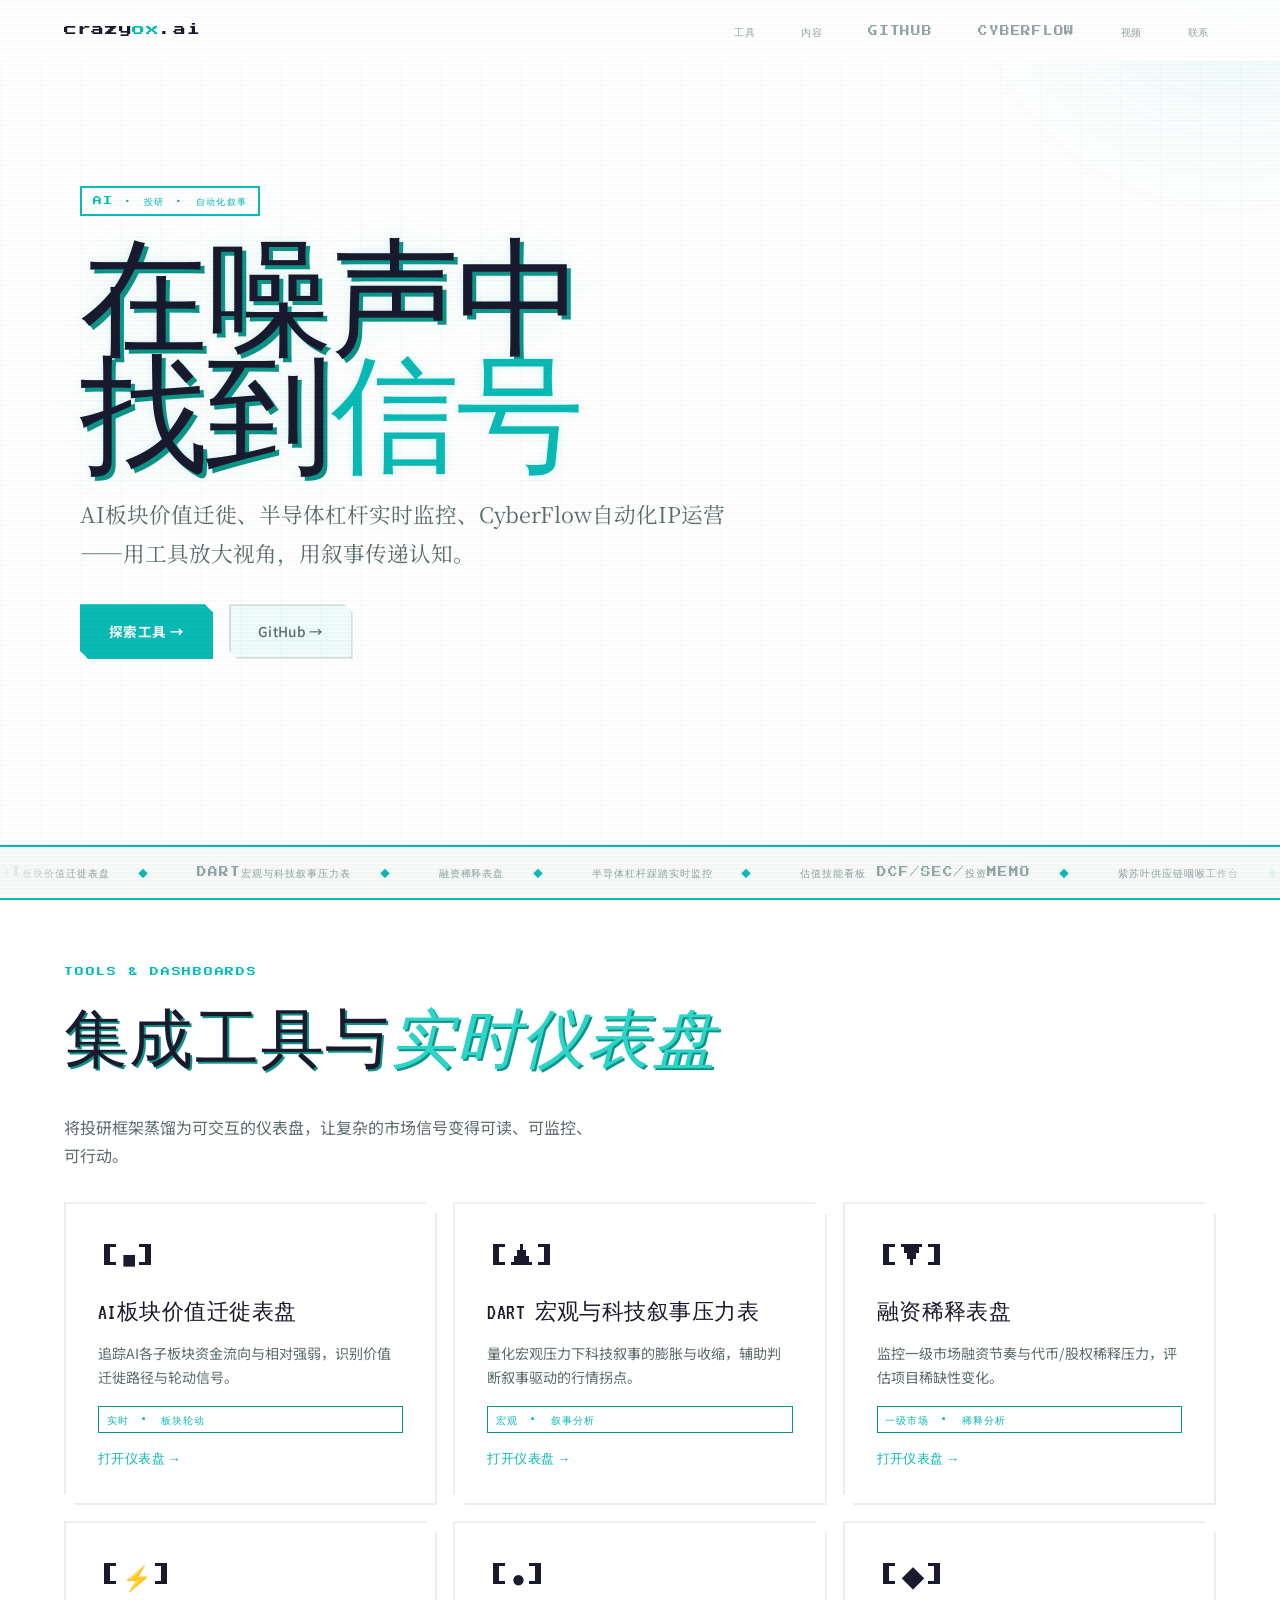
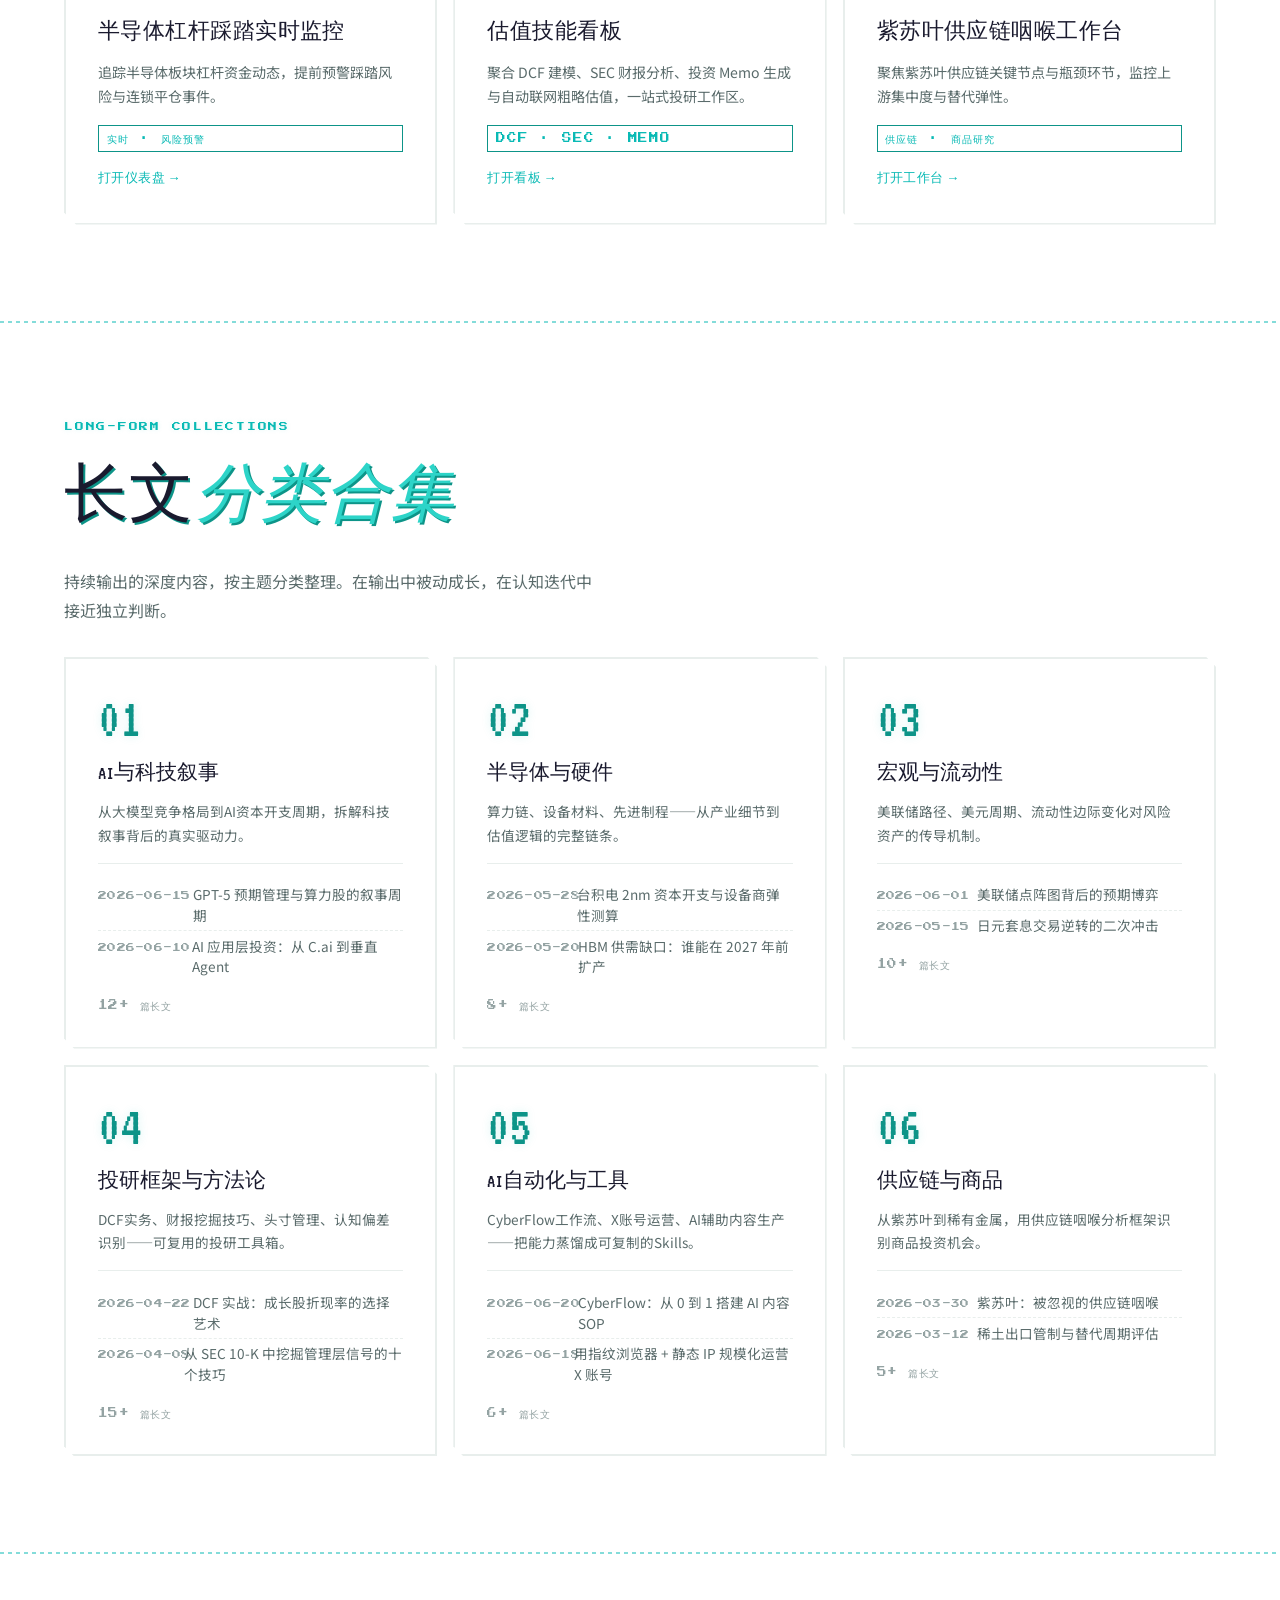
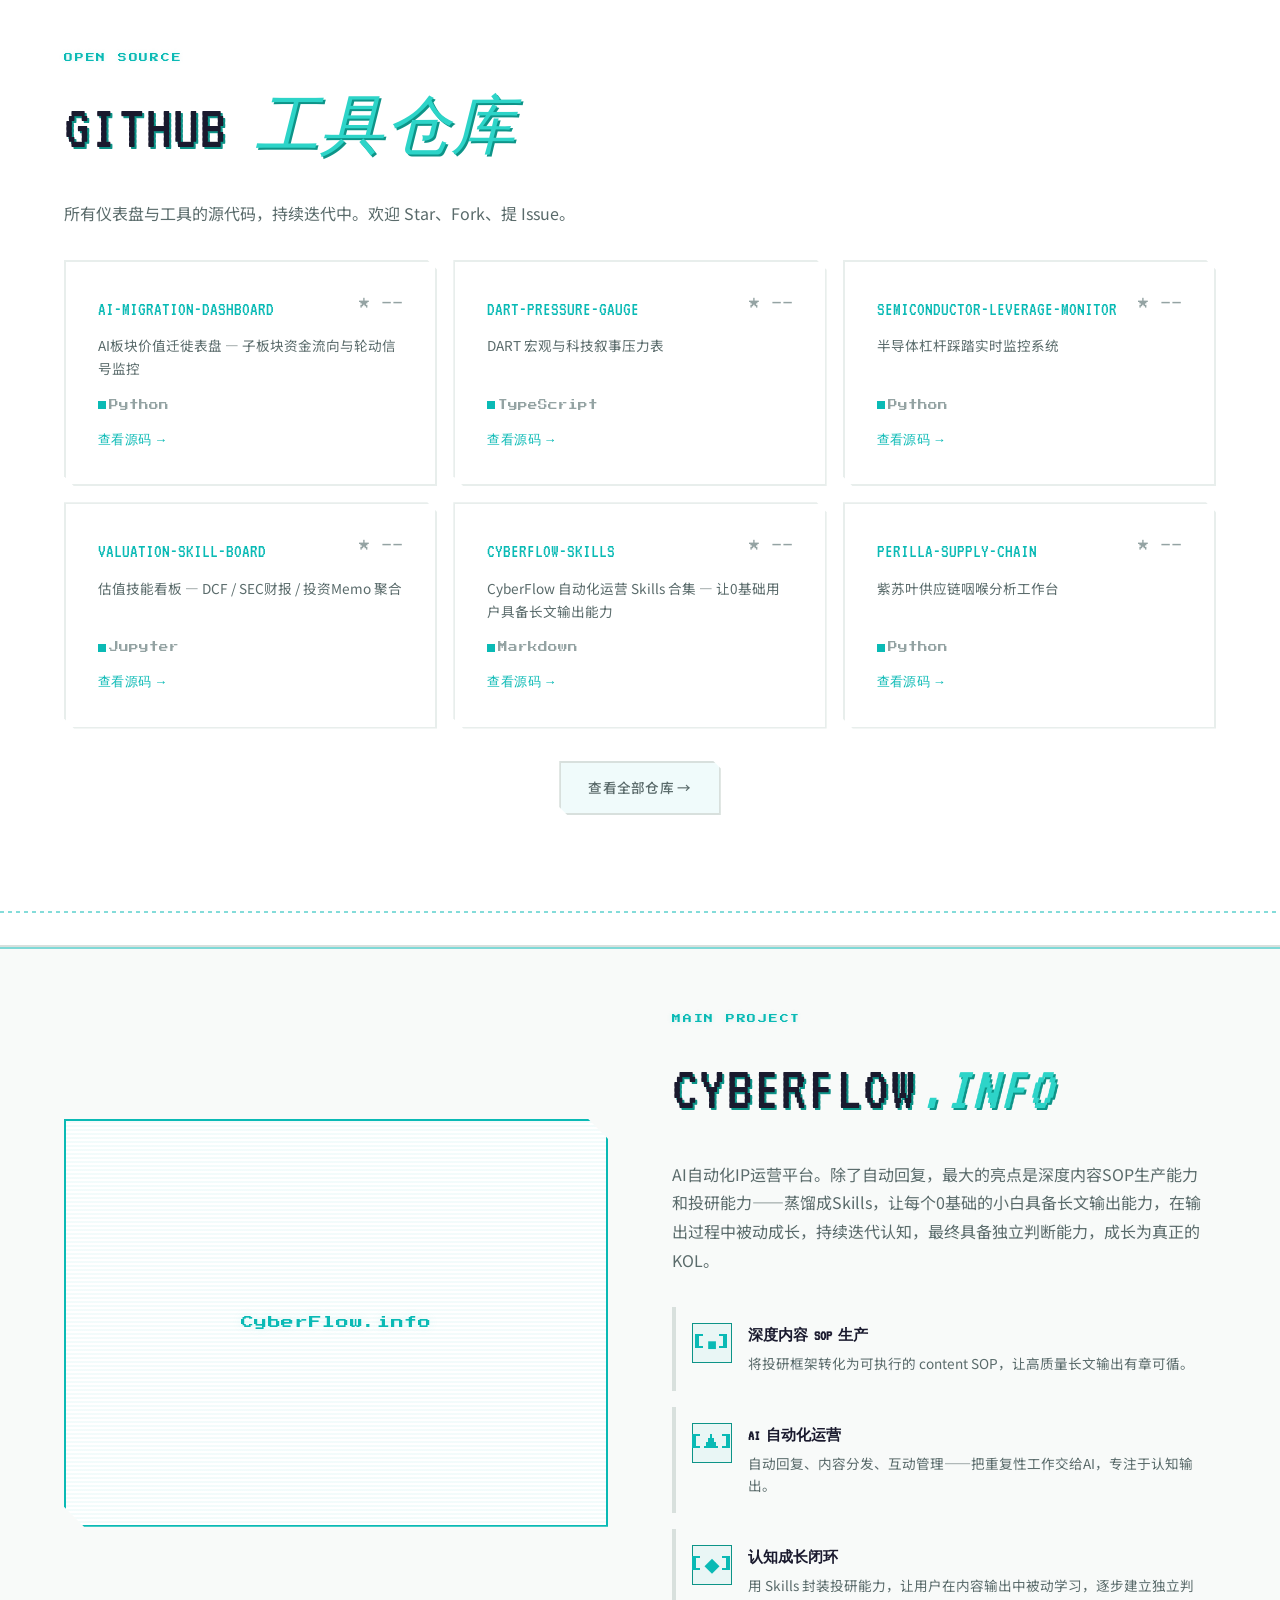
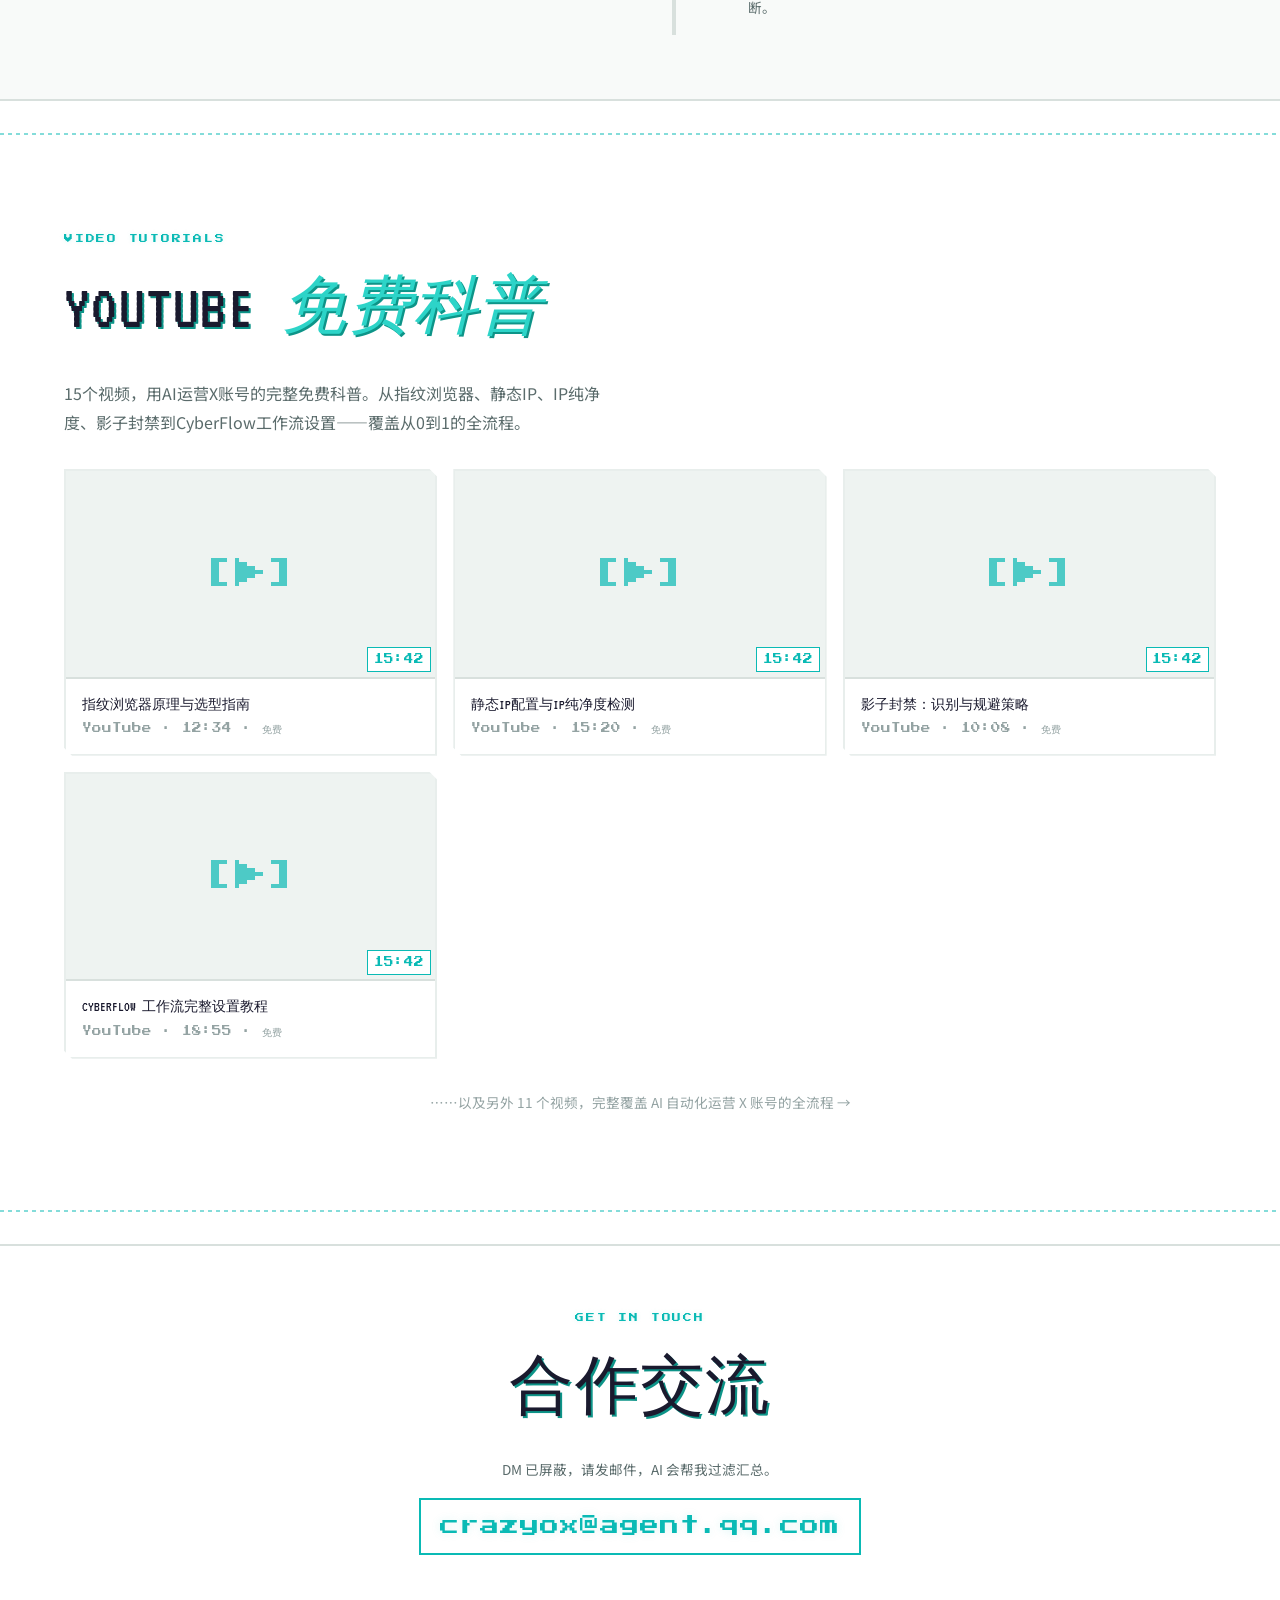
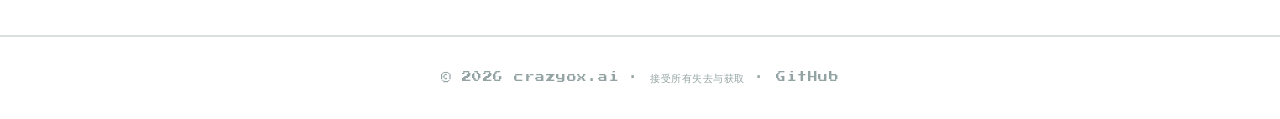
==== commit e0eeba53: "feat: 长文合集支持具体文章链接 - content.json: 每个合集增加 articles 数组 (title/url/date) - index.html: 长文卡片渲染可点击文章列表，默" ====
--- a/index.html
+++ b/index.html
@@ -554,6 +554,60 @@
       letter-spacing: 0.05em;
     }
 
+    .content-articles {
+      margin-top: var(--space-md);
+      border-top: 1px solid var(--border-subtle);
+      padding-top: var(--space-md);
+    }
+
+    .content-article-item {
+      display: flex;
+      align-items: baseline;
+      gap: var(--space-sm);
+      padding: 0.35em 0;
+      font-size: 0.85rem;
+      border-bottom: 1px dashed var(--border-subtle);
+    }
+
+    .content-article-item:last-child { border-bottom: none; }
+
+    .content-article-date {
+      font-family: var(--font-pixel);
+      font-size: 0.55rem;
+      color: var(--text-muted);
+      white-space: nowrap;
+      letter-spacing: 0.03em;
+      min-width: 72px;
+    }
+
+    .content-article-title {
+      color: var(--text-secondary);
+      transition: color 0.15s, text-shadow 0.15s;
+      text-decoration: none;
+      line-height: 1.5;
+    }
+
+    .content-article-title:hover {
+      color: var(--accent);
+      text-shadow: 0 0 8px var(--accent-glow);
+    }
+
+    .content-article-more {
+      display: block;
+      margin-top: 0.5em;
+      font-family: var(--font-pixel);
+      font-size: 0.55rem;
+      color: var(--text-muted);
+      letter-spacing: 0.05em;
+    }
+
+    .content-article-empty {
+      font-size: 0.8rem;
+      color: var(--text-muted);
+      font-style: italic;
+      padding: 0.5em 0;
+    }
+
     /* ===== GITHUB TOOLS ===== */
     .gh-grid {
       display: grid;
@@ -1178,9 +1232,29 @@
           <div class="content-card-num">${esc(a.number)}</div>
           <h3 class="content-card-title">${esc(a.title)}</h3>
           <p class="content-card-desc">${esc(a.description)}</p>
+          <div class="content-articles">
+            ${renderArticleList(a.articles || [])}
+          </div>
           <div class="content-card-count">${esc(a.count)}</div>
         </div>
       `).join('')}</div>`;
+    }
+
+    function renderArticleList(articles) {
+      if (!articles.length) {
+        return '<div class="content-article-empty">暂无文章，可在后台添加 →</div>';
+      }
+      const MAX = 3;
+      const visible = articles.slice(0, MAX);
+      const more = articles.length > MAX ? articles.length - MAX : 0;
+      const list = visible.map(art => `
+        <a href="${esc(art.url)}" class="content-article-item" target="_blank" rel="noopener">
+          <span class="content-article-date">${esc(art.date || '')}</span>
+          <span class="content-article-title">${esc(art.title)}</span>
+        </a>
+      `).join('');
+      const moreHtml = more ? `<span class="content-article-more">+ ${more} 篇更多文章</span>` : '';
+      return list + moreHtml;
     }
 
     function renderGithub(data) {
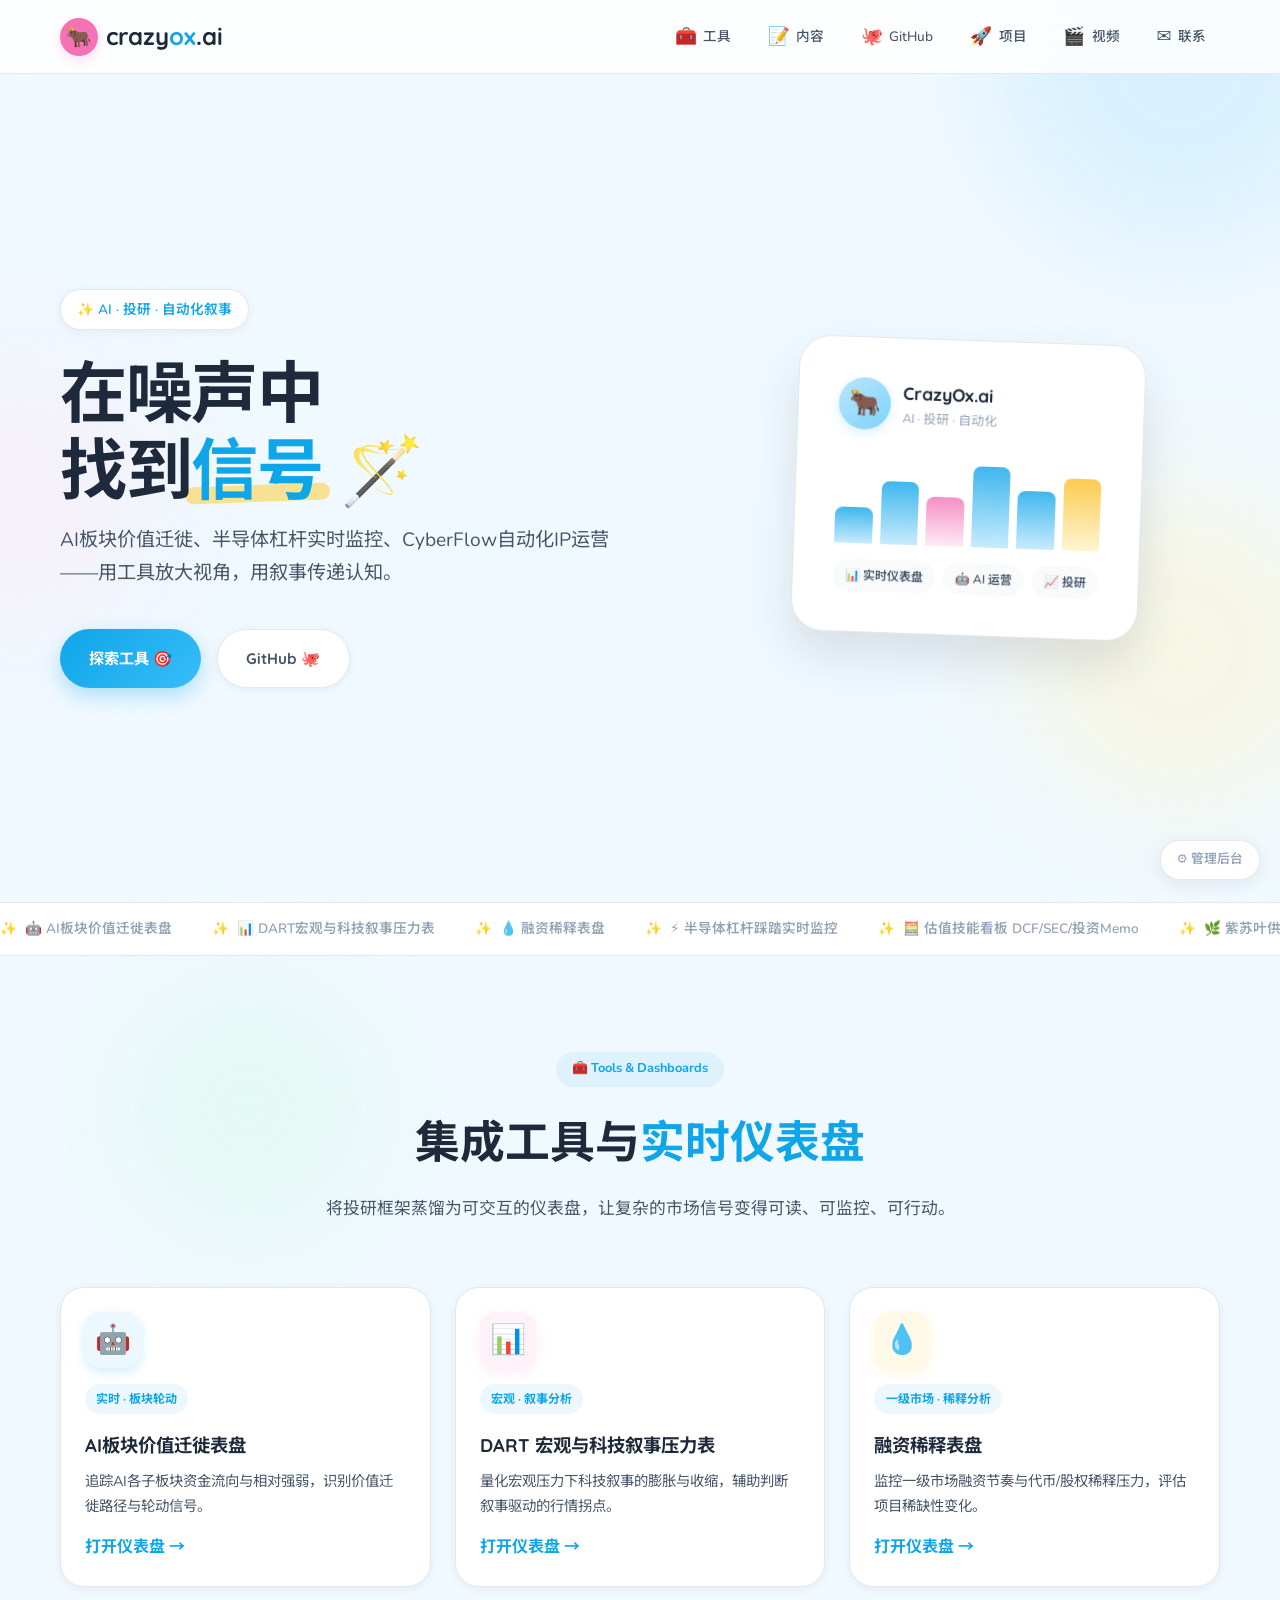
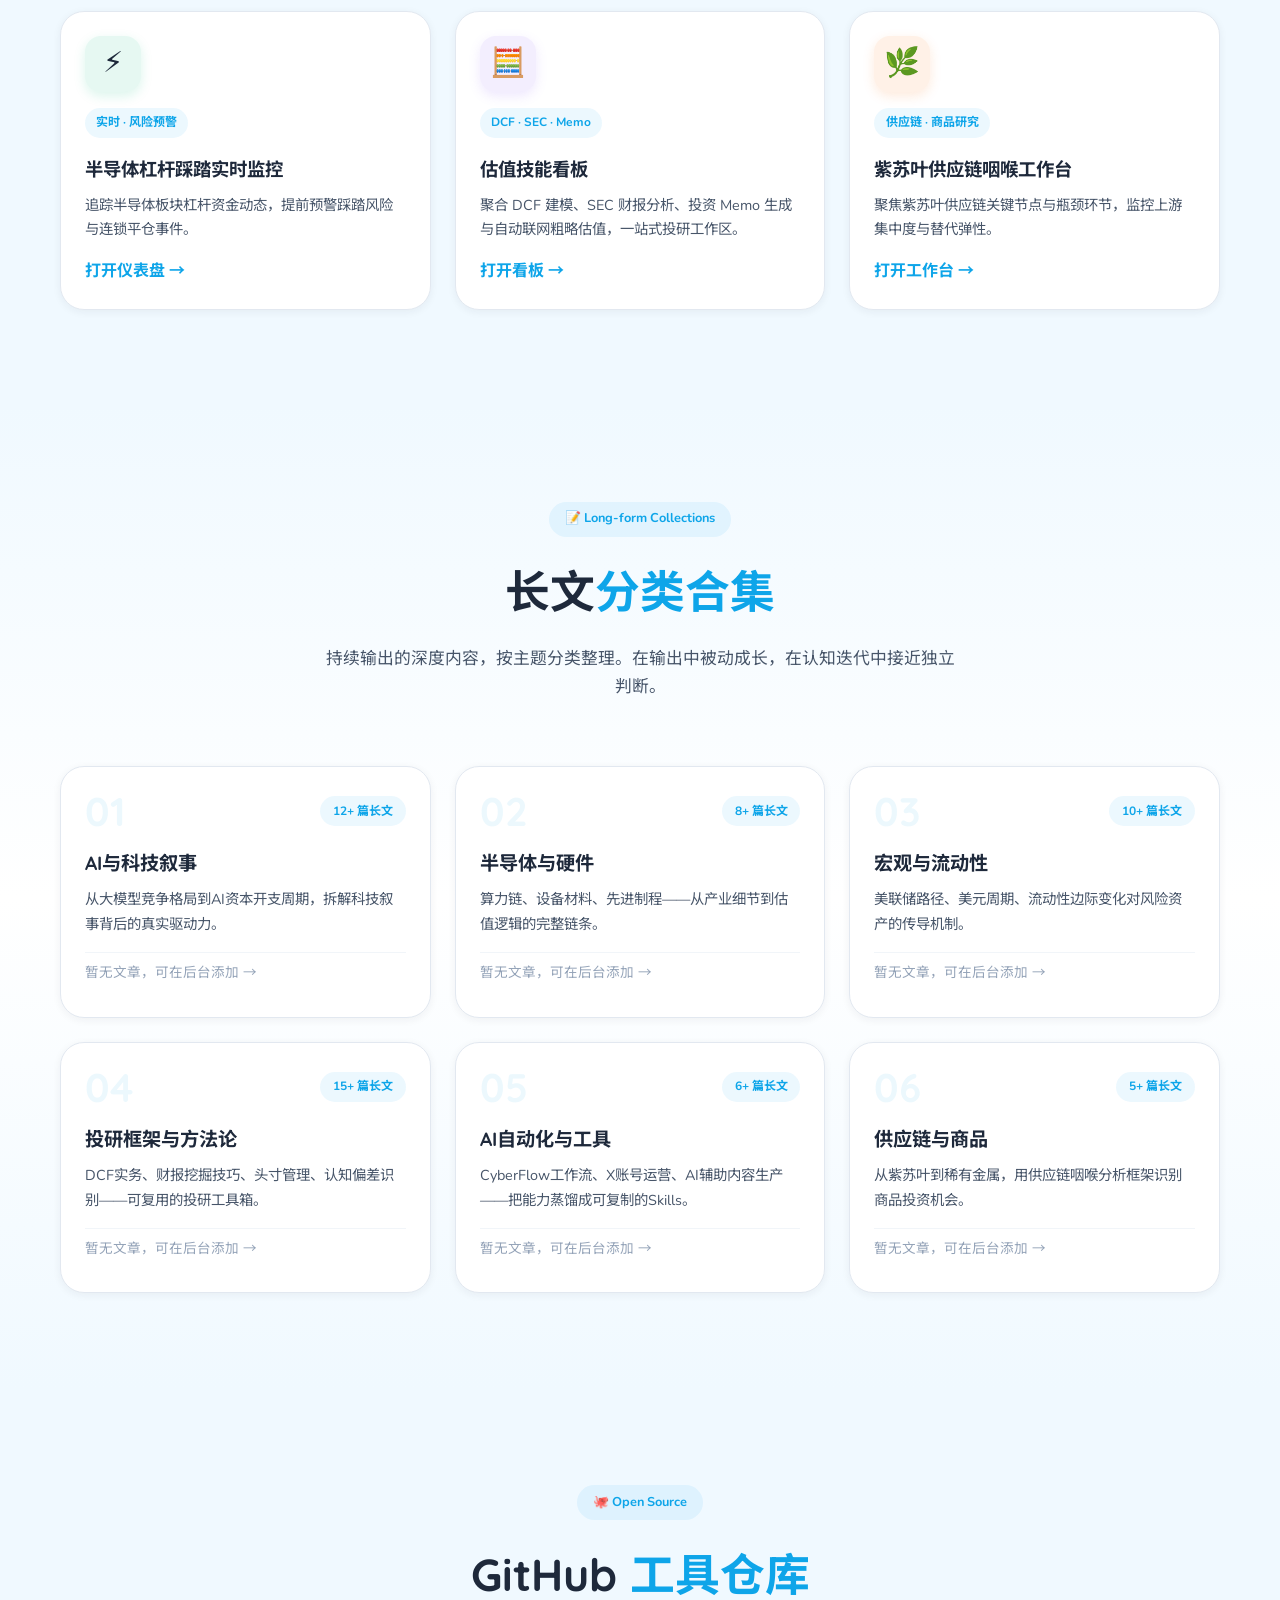
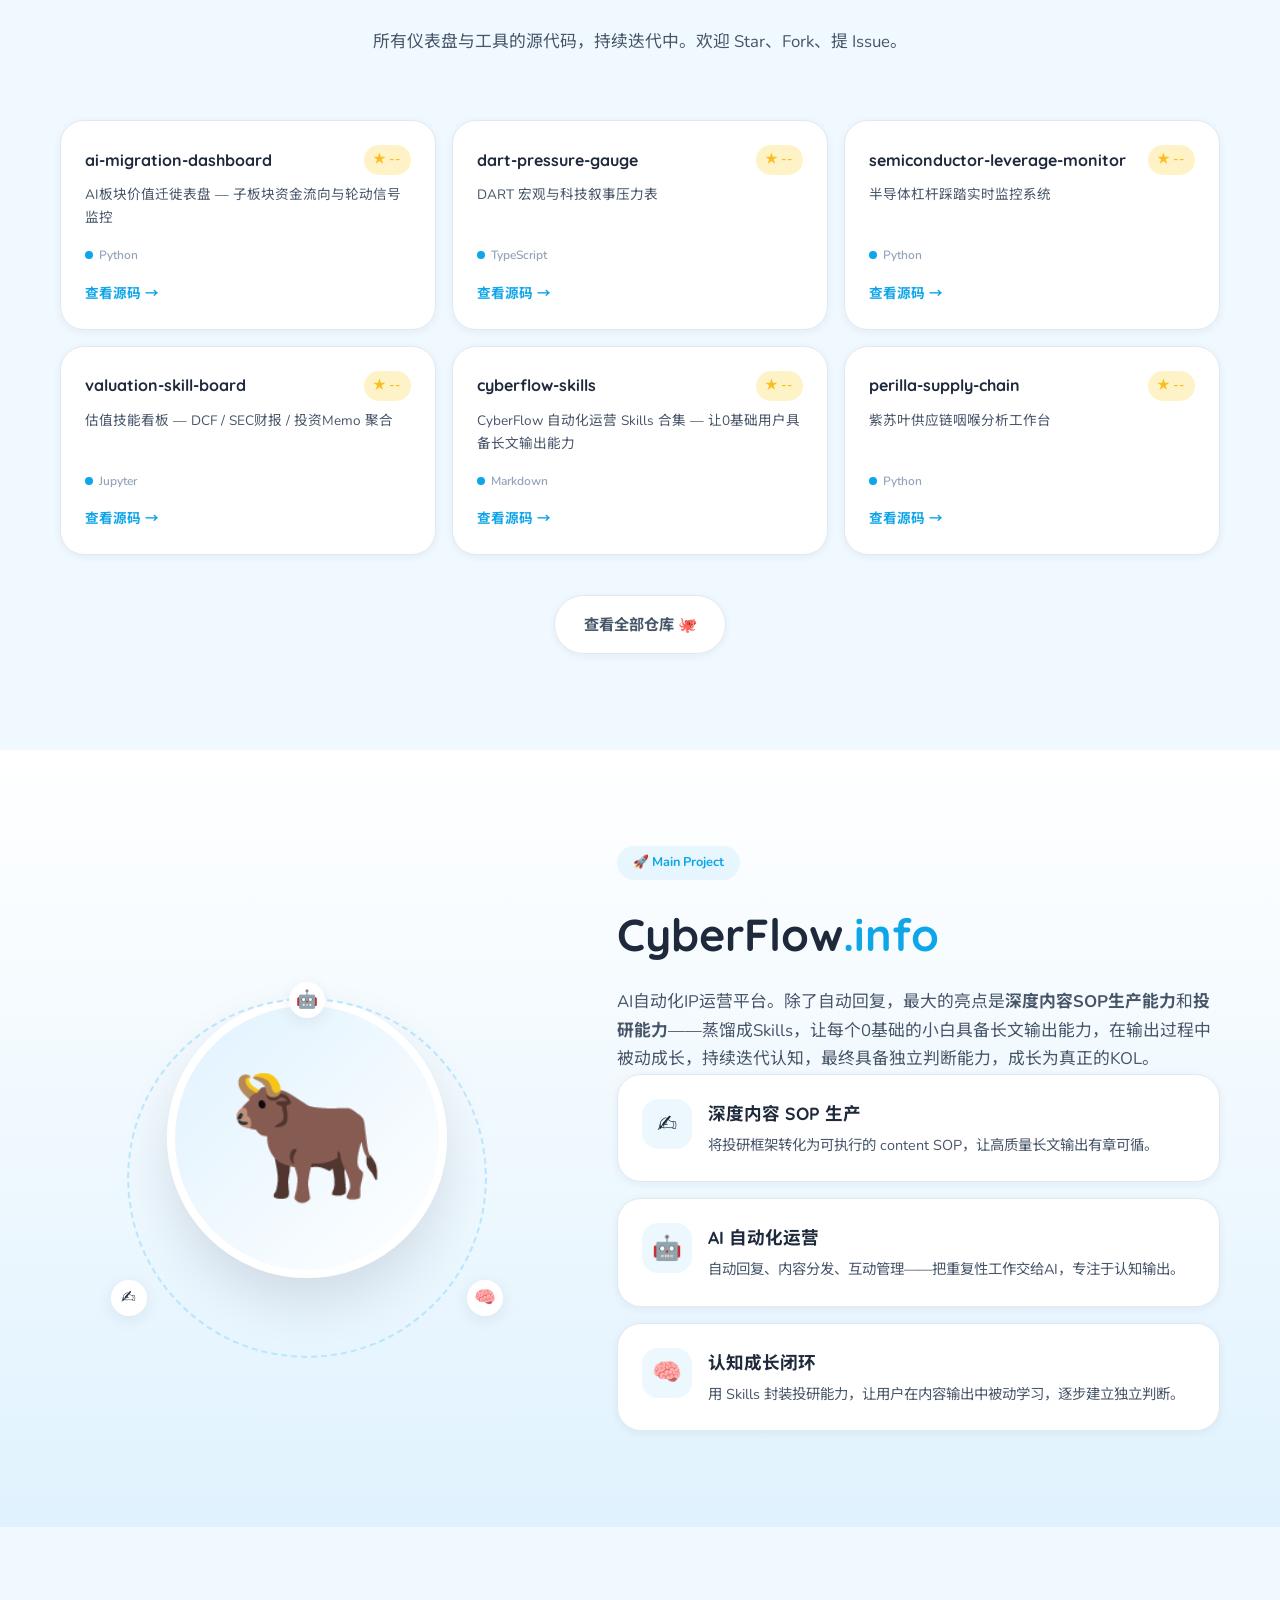
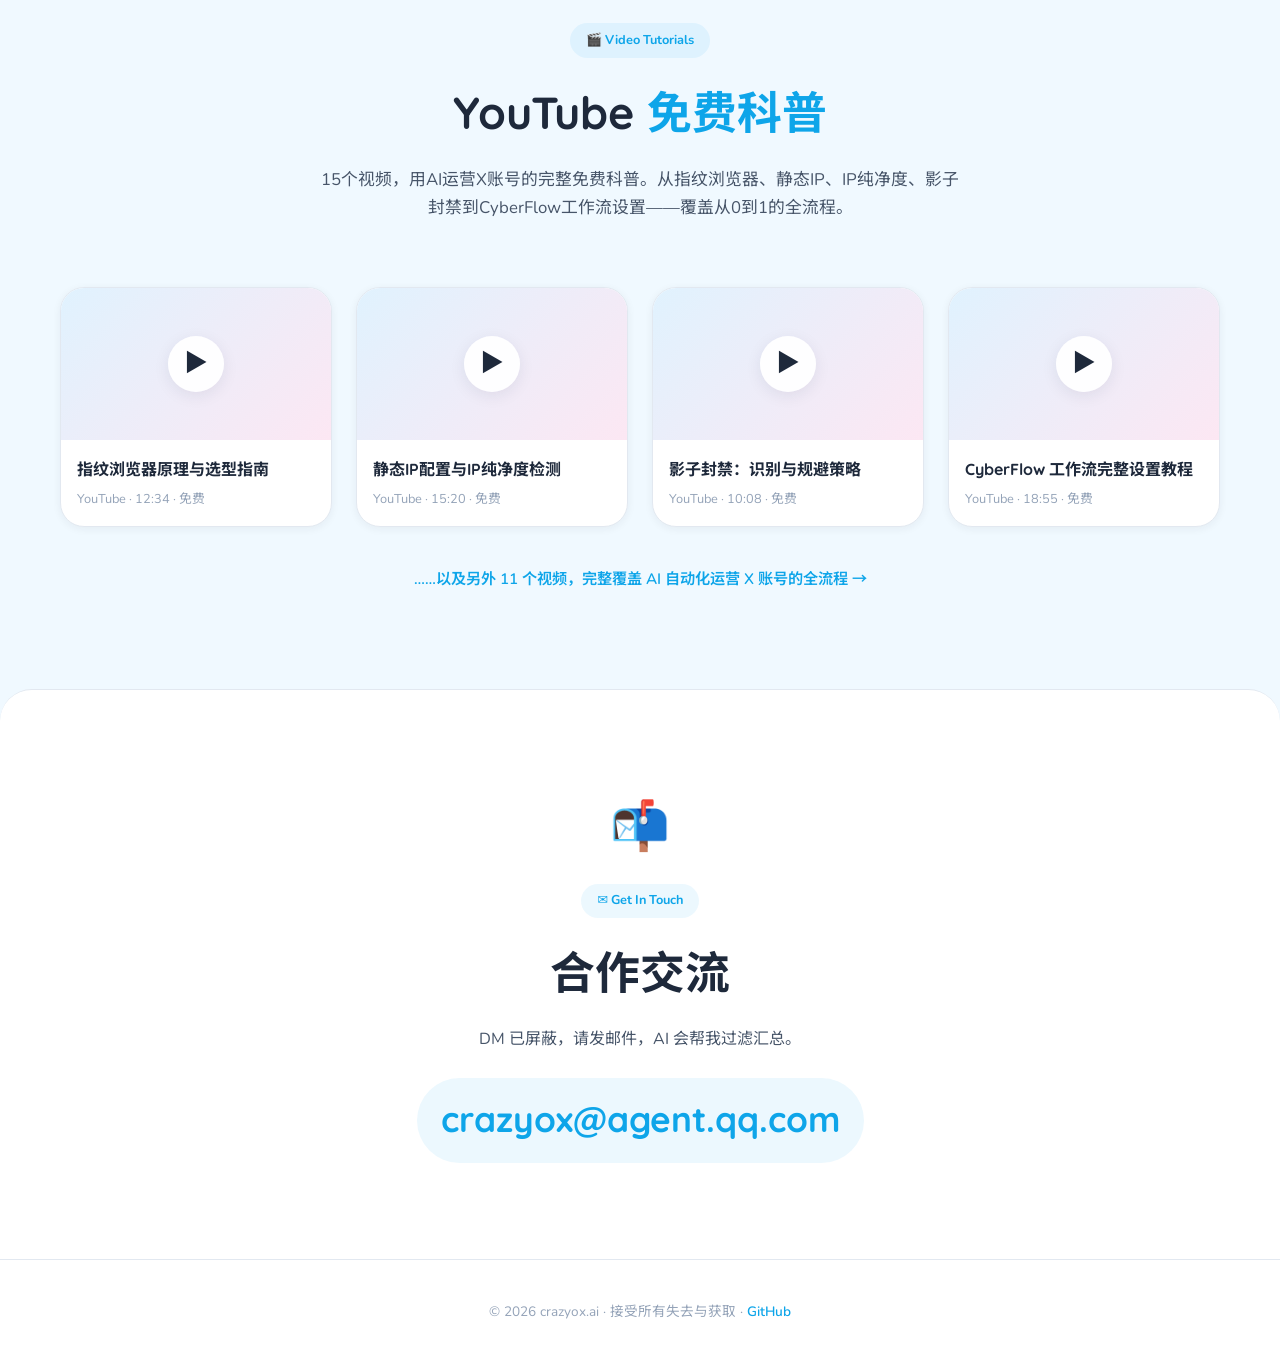
==== commit e303bb92: "design: cute dashboard theme for crazyox.ai - New light blue/white cute design inspired by Korean po" ====
--- a/index.html
+++ b/index.html
@@ -7,1414 +7,1205 @@
   <meta name="description" content="AI板块价值迁徙、半导体杠杆监控、CyberFlow AI自动化IP运营——深度投研视角与AI工具集成" />
   <link rel="preconnect" href="https://fonts.googleapis.com" />
   <link rel="preconnect" href="https://fonts.gstatic.com" crossorigin />
-  <link href="https://fonts.googleapis.com/css2?family=Press+Start+2P&family=VT323&family=Noto+Sans+SC:wght@300;400;500;700&family=Noto+Serif+SC:wght@400;600;700&display=swap" rel="stylesheet" />
+  <link href="https://fonts.googleapis.com/css2?family=Quicksand:wght@400;500;600;700&family=Nunito:wght@400;500;600;700&family=Noto+Sans+SC:wght@300;400;500;700&display=swap" rel="stylesheet" />
   <style>
     :root {
-      --bg-deep:    #FFFFFF;
-      --bg-surface: #F8FAF9;
-      --bg-card:    #FFFFFF;
-      --bg-elevated:#EEF3F1;
-      --border:     #D8E0DD;
-      --border-subtle: #E8EEEC;
-
-      --text-primary:   #1A1A2E;
-      --text-secondary: #5A6B6B;
-      --text-muted:     #94A3A3;
-
-      --accent:      #0ABAB5;
-      --accent-hover: #2DD4C8;
-      --accent-dim:   #0D9488;
-      --accent-subtle: rgba(10, 186, 181, 0.06);
-      --accent-glow:  rgba(10, 186, 181, 0.15);
-
-      --success: #0ABAB5;
-      --warning: #F59E0B;
-      --danger:  #EF4444;
-      --info:    #0ABAB5;
-
-      --font-pixel:   'Press Start 2P', monospace;
-      --font-display: 'VT323', monospace;
-      --font-body:    'Noto Sans SC', 'PingFang SC', system-ui, sans-serif;
-      --font-serif:   'Noto Serif SC', 'Songti SC', serif;
-
-      --space-xs:  0.25rem;
-      --space-sm:  0.5rem;
-      --space-md:  1rem;
-      --space-lg:  2rem;
-      --space-xl:  4rem;
-
-      --ease-out-expo: cubic-bezier(0.16, 1, 0.3, 1);
-    }
-
-    *, *::before, *::after { box-sizing: border-box; margin:0; padding:0; }
-
-    html {
-      scroll-behavior: smooth;
-      scrollbar-width: thin;
-      scrollbar-color: var(--accent-dim) var(--bg-deep);
-    }
+      --sky-50:  #f0f9ff;
+      --sky-100: #e0f2fe;
+      --sky-200: #bae6fd;
+      --sky-300: #7dd3fc;
+      --sky-400: #38bdf8;
+      --sky-500: #0ea5e9;
+      --sky-600: #0284c7;
+      --sky-700: #0369a1;
+
+      --pink-100: #fce7f3;
+      --pink-300: #f9a8d4;
+      --pink-400: #f472b6;
+      --pink-500: #ec4899;
+
+      --yellow-100: #fef3c7;
+      --yellow-300: #fcd34d;
+      --yellow-400: #fbbf24;
+      --yellow-500: #f59e0b;
+
+      --mint-100: #d1fae5;
+      --mint-400: #34d399;
+      --mint-500: #10b981;
+
+      --bg:        #f0f9ff;
+      --bg-soft:   #e0f2fe;
+      --bg-card:   #ffffff;
+      --bg-card-2: #f8fafc;
+      --border:    #e2e8f0;
+      --border-soft: #f1f5f9;
+
+      --text-main:    #1e293b;
+      --text-body:    #475569;
+      --text-muted:   #94a3b8;
+      --text-light:   #cbd5e1;
+
+      --accent:      #0ea5e9;
+      --accent-2:    #f472b6;
+      --accent-3:    #fbbf24;
+      --accent-hover: #0284c7;
+      --accent-soft: rgba(14, 165, 233, 0.08);
+      --accent-glow:  rgba(14, 165, 233, 0.2);
+
+      --radius-sm: 12px;
+      --radius-md: 16px;
+      --radius-lg: 24px;
+      --radius-xl: 32px;
+      --radius-full: 999px;
+
+      --shadow-xs: 0 1px 2px rgba(30, 41, 59, 0.04);
+      --shadow-sm: 0 2px 8px rgba(30, 41, 59, 0.06);
+      --shadow-md: 0 4px 16px rgba(30, 41, 59, 0.08);
+      --shadow-lg: 0 12px 32px rgba(30, 41, 59, 0.1);
+      --shadow-xl: 0 24px 48px rgba(30, 41, 59, 0.12);
+
+      --font-display: 'Quicksand', 'Noto Sans SC', sans-serif;
+      --font-body:    'Nunito', 'Noto Sans SC', 'PingFang SC', system-ui, sans-serif;
+
+      --space-xs: 0.25rem;
+      --space-sm: 0.5rem;
+      --space-md: 1rem;
+      --space-lg: 1.5rem;
+      --space-xl: 2.5rem;
+      --space-2xl: 4rem;
+      --space-3xl: 6rem;
+    }
+
+    *, *::before, *::after { box-sizing: border-box; margin: 0; padding: 0; }
+
+    html { scroll-behavior: smooth; }
 
     body {
       font-family: var(--font-body);
-      background: var(--bg-deep);
-      color: var(--text-primary);
+      background: var(--bg);
+      color: var(--text-main);
       line-height: 1.7;
       -webkit-font-smoothing: antialiased;
       overflow-x: hidden;
-      cursor: crosshair;
     }
 
     a { color: inherit; text-decoration: none; }
     img { max-width: 100%; display: block; }
     button { font-family: inherit; cursor: pointer; border: none; background: none; color: inherit; }
 
-    .container { width: min(1200px, 90vw); margin-inline: auto; }
-    .section { padding: var(--space-xl) 0; }
-
-    .accent { color: var(--accent-hover); }
-
-    /* ===== PIXEL SCROLLBAR ===== */
-    ::-webkit-scrollbar { width: 8px; }
-    ::-webkit-scrollbar-track { background: var(--bg-deep); }
-    ::-webkit-scrollbar-thumb { background: var(--accent-dim); border: 2px solid var(--bg-deep); }
-    ::-webkit-scrollbar-thumb:hover { background: var(--accent); }
-
-    /* ===== SCANLINES (CRT EFFECT) ===== */
-    body::after {
-      content: '';
+    .container { width: min(1160px, 92vw); margin-inline: auto; }
+    .section { padding: var(--space-3xl) 0; }
+
+    /* ===== FLOATING BLOBS ===== */
+    .blob {
       position: fixed;
-      inset: 0;
-      pointer-events: none;
-      z-index: 9999;
-      background: repeating-linear-gradient(
-        0deg,
-        transparent,
-        transparent 2px,
-        rgba(0,0,0,0.04) 2px,
-        rgba(0,0,0,0.04) 4px
-      );
-      opacity: 0.4;
-    }
-
-    /* ===== PIXEL GRID BACKGROUND ===== */
-    .pixel-grid {
-      position: fixed;
-      inset: 0;
+      border-radius: 50%;
+      filter: blur(60px);
+      opacity: 0.45;
       pointer-events: none;
       z-index: 0;
-      background-image:
-        linear-gradient(rgba(10,186,181,0.03) 1px, transparent 1px),
-        linear-gradient(90deg, rgba(10,186,181,0.03) 1px, transparent 1px);
-      background-size: 40px 40px;
-      animation: gridScroll 20s linear infinite;
-    }
-
-    @keyframes gridScroll {
-      0% { background-position: 0 0; }
-      100% { background-position: 40px 40px; }
-    }
-
-    /* ===== TOPO LINE ===== */
-    .topo-line {
-      width: 100%;
-      height: 2px;
-      background: repeating-linear-gradient(
-        90deg,
-        var(--accent) 0px,
-        var(--accent) 4px,
-        transparent 4px,
-        transparent 8px
-      );
-      background-size: 200% 100%;
-      opacity: 0.5;
-      margin: var(--space-lg) 0;
-      animation: pixelDash 1s linear infinite;
-    }
-
-    @keyframes pixelDash {
-      0% { background-position: 0 0; }
-      100% { background-position: 8px 0; }
+      animation: blobFloat 20s ease-in-out infinite;
+    }
+    .blob-1 { width: 360px; height: 360px; background: var(--sky-200); top: -120px; right: -80px; }
+    .blob-2 { width: 280px; height: 280px; background: var(--pink-100); top: 40vh; left: -120px; animation-delay: -5s; }
+    .blob-3 { width: 320px; height: 320px; background: var(--yellow-100); bottom: 10vh; right: -60px; animation-delay: -10s; }
+    .blob-4 { width: 240px; height: 240px; background: var(--mint-100); top: 110vh; left: 10vw; animation-delay: -15s; }
+
+    @keyframes blobFloat {
+      0%, 100% { transform: translate(0, 0) scale(1); }
+      25% { transform: translate(20px, -30px) scale(1.05); }
+      50% { transform: translate(-20px, 20px) scale(0.95); }
+      75% { transform: translate(30px, 10px) scale(1.02); }
+    }
+
+    /* ===== NAV ===== */
+    .nav {
+      position: sticky;
+      top: 0;
+      z-index: 100;
+      background: rgba(255, 255, 255, 0.85);
+      backdrop-filter: blur(20px);
+      border-bottom: 1px solid var(--border);
+    }
+    .nav-inner {
+      display: flex;
+      align-items: center;
+      justify-content: space-between;
+      padding: 0.75rem 0;
+      gap: var(--space-md);
+    }
+    .nav-logo {
+      font-family: var(--font-display);
+      font-weight: 700;
+      font-size: 1.5rem;
+      color: var(--text-main);
+      display: flex;
+      align-items: center;
+      gap: 0.5rem;
+    }
+    .nav-logo .ox {
+      width: 38px; height: 38px;
+      background: linear-gradient(135deg, var(--accent-2), var(--pink-400));
+      border-radius: 50%;
+      display: grid; place-items: center;
+      font-size: 1.25rem;
+      box-shadow: 0 4px 12px rgba(244, 114, 182, 0.25);
+      transform: rotate(-6deg);
+      transition: transform 0.3s;
+    }
+    .nav-logo:hover .ox { transform: rotate(6deg) scale(1.1); }
+    .nav-links { display: flex; gap: 0.5rem; list-style: none; flex-wrap: wrap; }
+    .nav-links a {
+      display: flex; align-items: center; gap: 0.4rem;
+      padding: 0.6rem 0.9rem;
+      border-radius: var(--radius-full);
+      font-size: 0.85rem; font-weight: 500;
+      color: var(--text-body);
+      transition: all 0.2s;
+    }
+    .nav-links a:hover {
+      background: var(--accent-soft);
+      color: var(--accent);
+      transform: translateY(-2px);
+    }
+    .nav-links a .icon { font-size: 1.1rem; }
+
+    @media (max-width: 768px) {
+      .nav-links a { padding: 0.5rem 0.7rem; font-size: 0.75rem; }
+      .nav-links a span:not(.icon) { display: none; }
+      .nav-links a .icon { font-size: 1.25rem; }
     }
 
     /* ===== HERO ===== */
     .hero {
-      min-height: 100vh;
+      position: relative;
+      padding: var(--space-2xl) 0;
+      overflow: hidden;
+      min-height: 92vh;
+      display: flex; align-items: center;
+    }
+    .hero-inner {
       display: grid;
-      grid-template-rows: 1fr auto;
-      position: relative;
-      overflow: hidden;
-    }
-
-    .hero-glitch {
-      position: absolute;
-      top: -40%;
-      right: -20%;
-      width: 600px;
-      height: 600px;
-      background: radial-gradient(circle, var(--accent-glow) 0%, transparent 50%);
-      filter: blur(60px);
-      pointer-events: none;
-      animation: glitchPulse 4s ease-in-out infinite;
-    }
-
-    @keyframes glitchPulse {
-      0%, 100% { opacity: 0.3; transform: scale(1); }
-      25% { opacity: 0.5; transform: scale(1.05) translate(10px, -5px); }
-      50% { opacity: 0.2; transform: scale(0.95) translate(-5px, 10px); }
-      75% { opacity: 0.4; transform: scale(1.02) translate(5px, 5px); }
-    }
-
-    .hero-inner {
-      container-type: inline-size;
-      display: flex;
-      flex-direction: column;
-      justify-content: center;
-      padding: var(--space-xl) var(--space-md);
-      position: relative;
-      z-index: 1;
-    }
-
-    .hero-tag {
-      font-family: var(--font-pixel);
-      font-size: 0.55rem;
-      line-height: 1.8;
-      letter-spacing: 0.15em;
-      text-transform: uppercase;
+      grid-template-columns: 1.1fr 0.9fr;
+      gap: var(--space-xl);
+      align-items: center;
+      position: relative; z-index: 1;
+    }
+    @media (max-width: 900px) {
+      .hero-inner { grid-template-columns: 1fr; text-align: center; }
+      .hero-inner .hero-actions { justify-content: center; }
+    }
+    .hero-badge {
+      display: inline-flex; align-items: center; gap: 0.5rem;
+      background: #fff;
+      border: 1px solid var(--border);
+      border-radius: var(--radius-full);
+      padding: 0.5rem 1rem;
+      font-size: 0.85rem; font-weight: 600;
       color: var(--accent);
-      border: 2px solid var(--accent);
-      padding: 0.6em 1.2em;
+      box-shadow: var(--shadow-sm);
+      margin-bottom: var(--space-lg);
       width: fit-content;
-      margin-bottom: var(--space-lg);
-      animation: borderFlicker 3s ease-in-out infinite;
-      text-shadow: 0 0 10px var(--accent-glow);
-    }
-
-    @keyframes borderFlicker {
-      0%, 100% { border-color: var(--accent); box-shadow: 0 0 5px var(--accent-glow); }
-      50% { border-color: var(--accent-dim); box-shadow: 0 0 2px rgba(10,186,181,0.1); }
-      75% { border-color: var(--accent); box-shadow: 0 0 15px var(--accent-glow); }
-    }
-
+    }
+    .hero-badge .sparkle { font-size: 1.1rem; }
     .hero-title {
       font-family: var(--font-display);
-      font-size: clamp(4rem, 10vw, 9rem);
-      font-weight: 400;
-      line-height: 0.9;
+      font-size: clamp(2.5rem, 5.5vw, 4.2rem);
+      font-weight: 700;
+      line-height: 1.15;
       letter-spacing: -0.02em;
+      color: var(--text-main);
       margin-bottom: var(--space-md);
-      text-transform: uppercase;
-      text-shadow: 
-        0 0 10px var(--accent-glow),
-        0 0 40px rgba(10,186,181,0.08),
-        4px 4px 0px var(--accent-dim);
-      animation: textGlitch 5s ease-in-out infinite;
-    }
-
-    @keyframes textGlitch {
-      0%, 100% { text-shadow: 0 0 10px var(--accent-glow), 0 0 40px rgba(10,186,181,0.08), 4px 4px 0px var(--accent-dim); }
-      25% { text-shadow: 0 0 15px var(--accent-glow), 0 0 60px rgba(10,186,181,0.1), -2px 4px 0px var(--accent-dim); }
-      50% { text-shadow: 0 0 5px var(--accent-glow), 0 0 30px rgba(10,186,181,0.1), 4px -2px 0px var(--accent-dim); }
-      75% { text-shadow: 0 0 20px var(--accent-glow), 0 0 80px rgba(10,186,181,0.12), -4px -4px 0px var(--accent-dim); }
-    }
-
-    .hero-title em {
-      font-style: normal;
-      color: var(--accent);
-      text-shadow: 0 0 10px var(--accent-glow);
-      animation: colorPulse 2s ease-in-out infinite;
-    }
-
-    @keyframes colorPulse {
-      0%, 100% { color: var(--accent); text-shadow: 0 0 10px var(--accent-glow); }
-      50% { color: var(--accent-dim); text-shadow: 0 0 20px var(--accent-glow); }
-    }
-
+    }
+    .hero-title .highlight { color: var(--accent); position: relative; display: inline-block; }
+    .hero-title .highlight::after {
+      content: '';
+      position: absolute; bottom: 0.1em; left: -0.1em; right: -0.1em;
+      height: 0.25em;
+      background: var(--yellow-300);
+      border-radius: var(--radius-full);
+      opacity: 0.6;
+      z-index: -1;
+      transform: rotate(-2deg);
+    }
+    .hero-title .emoji-wand { display: inline-block; animation: wiggle 2s ease-in-out infinite; }
+    @keyframes wiggle {
+      0%, 100% { transform: rotate(-8deg); }
+      50% { transform: rotate(8deg); }
+    }
     .hero-sub {
-      font-family: var(--font-serif);
-      font-size: clamp(1rem, 2vw, 1.35rem);
-      color: var(--text-secondary);
-      max-width: 55ch;
+      font-size: clamp(1rem, 1.8vw, 1.2rem);
+      color: var(--text-body);
+      max-width: 48ch;
+      margin-bottom: var(--space-xl);
+    }
+    .hero-actions { display: flex; gap: var(--space-md); flex-wrap: wrap; }
+    .btn {
+      display: inline-flex; align-items: center; gap: 0.5rem;
+      padding: 0.95rem 1.8rem;
+      border-radius: var(--radius-full);
+      font-family: var(--font-display);
+      font-weight: 700;
+      font-size: 0.95rem;
+      transition: all 0.25s cubic-bezier(0.34, 1.56, 0.64, 1);
+      box-shadow: var(--shadow-sm);
+    }
+    .btn:hover { transform: translateY(-3px) scale(1.02); box-shadow: var(--shadow-lg); }
+    .btn:active { transform: translateY(0) scale(0.98); }
+    .btn-primary {
+      background: linear-gradient(135deg, var(--accent), var(--sky-400));
+      color: #fff;
+      box-shadow: 0 8px 20px rgba(14, 165, 233, 0.3);
+    }
+    .btn-primary:hover { box-shadow: 0 12px 28px rgba(14, 165, 233, 0.35); }
+    .btn-ghost {
+      background: #fff;
+      color: var(--text-body);
+      border: 1px solid var(--border);
+    }
+    .btn-ghost:hover { border-color: var(--accent); color: var(--accent); }
+
+    .hero-visual {
+      position: relative;
+      display: flex; justify-content: center; align-items: center;
+    }
+    .hero-card {
+      background: #fff;
+      border-radius: var(--radius-xl);
+      padding: var(--space-xl);
+      box-shadow: var(--shadow-xl);
+      border: 1px solid var(--border);
+      max-width: 420px;
+      transform: rotate(2deg);
+      transition: transform 0.4s;
+    }
+    .hero-card:hover { transform: rotate(-1deg) translateY(-5px); }
+    .hero-card-header {
+      display: flex; align-items: center; gap: 0.75rem;
       margin-bottom: var(--space-lg);
-      line-height: 1.8;
-    }
-
-    .hero-actions {
-      display: flex;
-      gap: var(--space-md);
-      flex-wrap: wrap;
-    }
-
-    /* ===== PIXEL BUTTONS ===== */
-    .btn {
-      display: inline-flex;
-      align-items: center;
-      gap: 0.5em;
-      padding: 1em 2em;
-      font-size: 0.85rem;
-      font-weight: 500;
-      letter-spacing: 0.02em;
-      transition: all 0.1s;
-      font-family: var(--font-body);
-      position: relative;
-      border: 2px solid var(--accent);
-      background: var(--accent-subtle);
-      color: var(--accent);
-      clip-path: polygon(
-        0 0, calc(100% - 8px) 0, 100% 8px, 100% 100%, 8px 100%, 0 calc(100% - 8px)
-      );
-    }
-
-    .btn::before {
-      content: '';
-      position: absolute;
-      inset: 2px;
-      background: transparent;
-      clip-path: polygon(
-        0 0, calc(100% - 6px) 0, 100% 6px, 100% 100%, 6px 100%, 0 calc(100% - 6px)
-      );
-      pointer-events: none;
-    }
-
-    .btn:hover {
-      background: var(--accent);
-      color: var(--bg-deep);
-      transform: translate(-2px, -2px);
-      box-shadow: 4px 4px 0px var(--accent-dim);
-    }
-
-    .btn:active {
-      transform: translate(0, 0);
-      box-shadow: none;
-    }
-
-    .btn-primary {
-      background: var(--accent);
-      color: var(--bg-deep);
-      font-weight: 700;
-      box-shadow: 4px 4px 0px var(--accent-dim);
-    }
-    .btn-primary:hover {
-      box-shadow: 6px 6px 0px var(--accent-dim), 0 0 20px var(--accent-glow);
-    }
-
-    .btn-ghost {
-      border-color: var(--border);
-      color: var(--text-secondary);
-      box-shadow: none;
-    }
-    .btn-ghost:hover {
-      border-color: var(--accent);
-      color: var(--accent);
-      box-shadow: 4px 4px 0px var(--accent-dim);
+    }
+    .hero-card-avatar {
+      width: 52px; height: 52px;
+      border-radius: 50%;
+      background: linear-gradient(135deg, var(--sky-200), var(--sky-300));
+      display: grid; place-items: center;
+      font-size: 1.6rem;
+      box-shadow: 0 4px 12px rgba(14, 165, 233, 0.15);
+    }
+    .hero-card-title { font-family: var(--font-display); font-weight: 700; font-size: 1.1rem; }
+    .hero-card-sub { font-size: 0.8rem; color: var(--text-muted); }
+    .hero-chart-row {
+      display: flex; align-items: flex-end; gap: 0.5rem;
+      height: 90px; margin-bottom: var(--space-md);
+    }
+    .hero-chart-bar {
+      flex: 1;
+      border-radius: 8px 8px 0 0;
+      background: linear-gradient(180deg, var(--accent), var(--sky-200));
+      opacity: 0.8;
+      animation: barGrow 1.2s ease-out both;
+    }
+    .hero-chart-bar:nth-child(1) { height: 40%; animation-delay: 0.1s; }
+    .hero-chart-bar:nth-child(2) { height: 70%; animation-delay: 0.2s; }
+    .hero-chart-bar:nth-child(3) { height: 55%; animation-delay: 0.3s; background: linear-gradient(180deg, var(--accent-2), var(--pink-100)); }
+    .hero-chart-bar:nth-child(4) { height: 90%; animation-delay: 0.4s; }
+    .hero-chart-bar:nth-child(5) { height: 65%; animation-delay: 0.5s; }
+    .hero-chart-bar:nth-child(6) { height: 80%; animation-delay: 0.6s; background: linear-gradient(180deg, var(--accent-3), var(--yellow-100)); }
+    @keyframes barGrow { from { height: 0; opacity: 0; } }
+    .hero-card-tags {
+      display: flex; flex-wrap: wrap; gap: 0.5rem;
+    }
+    .hero-card-tag {
+      font-size: 0.75rem; font-weight: 600;
+      padding: 0.35rem 0.75rem;
+      border-radius: var(--radius-full);
+      background: var(--bg-card-2);
+      color: var(--text-body);
     }
 
     /* ===== TICKER ===== */
     .ticker-wrap {
-      border-top: 2px solid var(--accent);
-      border-bottom: 2px solid var(--accent);
+      background: #fff;
+      border-top: 1px solid var(--border);
+      border-bottom: 1px solid var(--border);
+      padding: 0.9rem 0;
       overflow: hidden;
-      padding: 1em 0;
-      background: var(--bg-surface);
       position: relative;
     }
-
-    .ticker-wrap::before {
-      content: '';
-      position: absolute;
-      left: 0; top: 0; bottom: 0;
-      width: 80px;
-      background: linear-gradient(90deg, var(--bg-surface), transparent);
-      z-index: 2;
-      pointer-events: none;
-    }
-    .ticker-wrap::after {
-      content: '';
-      position: absolute;
-      right: 0; top: 0; bottom: 0;
-      width: 80px;
-      background: linear-gradient(270deg, var(--bg-surface), transparent);
-      z-index: 2;
-      pointer-events: none;
-    }
-
     .ticker {
-      display: flex;
-      gap: 3em;
-      animation: ticker 30s linear infinite;
+      display: flex; gap: 2.5rem;
+      animation: ticker 35s linear infinite;
       width: max-content;
     }
-
+    .ticker-wrap:hover .ticker { animation-play-state: paused; }
     .ticker span {
-      font-family: var(--font-pixel);
-      font-size: 0.6rem;
-      line-height: 2;
-      letter-spacing: 0.1em;
-      text-transform: uppercase;
+      display: flex; align-items: center; gap: 0.5rem;
+      font-size: 0.85rem; font-weight: 600;
+      color: var(--text-muted);
       white-space: nowrap;
-      color: var(--text-muted);
-      text-shadow: 0 0 5px rgba(10,186,181,0.1);
-    }
-
-    .ticker span::after {
-      content: '◆';
-      margin-left: 3em;
+    }
+    .ticker span::before { content: '✨'; }
+    @keyframes ticker { to { transform: translateX(-50%); } }
+
+    /* ===== SECTION HEADERS ===== */
+    .section-header {
+      text-align: center;
+      max-width: 640px;
+      margin: 0 auto var(--space-2xl);
+    }
+    .section-label {
+      display: inline-flex; align-items: center; gap: 0.4rem;
+      background: var(--accent-soft);
       color: var(--accent);
-      animation: diamondPulse 1s ease-in-out infinite;
-    }
-
-    @keyframes diamondPulse {
-      0%, 100% { opacity: 1; }
-      50% { opacity: 0.3; }
-    }
-
-    @keyframes ticker {
-      to { transform: translateX(-50%); }
-    }
-
-    /* ===== SECTION HEADER ===== */
-    .section-label {
-      font-family: var(--font-pixel);
-      font-size: 0.55rem;
-      line-height: 1.8;
-      letter-spacing: 0.2em;
-      text-transform: uppercase;
-      color: var(--accent);
-      margin-bottom: var(--space-sm);
-      text-shadow: 0 0 5px var(--accent-glow);
-    }
-
+      padding: 0.4rem 1rem;
+      border-radius: var(--radius-full);
+      font-size: 0.8rem; font-weight: 700;
+      margin-bottom: var(--space-md);
+    }
     .section-title {
       font-family: var(--font-display);
-      font-size: clamp(2.5rem, 5vw, 4rem);
-      font-weight: 400;
-      letter-spacing: 0.02em;
+      font-size: clamp(1.8rem, 3.5vw, 2.8rem);
+      font-weight: 700;
+      color: var(--text-main);
       margin-bottom: var(--space-md);
-      text-transform: uppercase;
-      text-shadow: 2px 2px 0px var(--accent-dim);
-    }
-
+    }
+    .section-title .accent-text { color: var(--accent); }
     .section-desc {
-      color: var(--text-secondary);
-      max-width: 60ch;
-      margin-bottom: var(--space-lg);
-      line-height: 1.8;
-    }
-
-    /* ===== DASH-GRID (tools) ===== */
+      font-size: 1.05rem; color: var(--text-body);
+    }
+
+    /* ===== DASHBOARD CARDS ===== */
     .dash-grid {
       display: grid;
-      grid-template-columns: repeat(auto-fill, minmax(min(100%, 340px), 1fr));
-      gap: var(--space-md);
-    }
-
+      grid-template-columns: repeat(auto-fit, minmax(300px, 1fr));
+      gap: var(--space-lg);
+    }
     .dash-card {
       background: var(--bg-card);
-      border: 2px solid var(--border-subtle);
+      border-radius: var(--radius-lg);
       padding: var(--space-lg);
-      position: relative;
-      overflow: hidden;
-      transition: all 0.15s;
-      display: flex;
-      flex-direction: column;
-      clip-path: polygon(
-        0 0, calc(100% - 12px) 0, 100% 12px, 100% 100%, 12px 100%, 0 calc(100% - 12px)
-      );
-    }
-
+      border: 1px solid var(--border);
+      box-shadow: var(--shadow-sm);
+      transition: all 0.3s cubic-bezier(0.34, 1.56, 0.64, 1);
+      display: flex; flex-direction: column;
+      position: relative; overflow: hidden;
+    }
     .dash-card::before {
       content: '';
-      position: absolute;
-      top: 0; left: 0;
-      width: 4px;
-      height: 100%;
-      background: var(--accent);
-      transform: scaleY(0);
-      transform-origin: top;
-      transition: transform 0.3s var(--ease-out-expo);
-    }
-
+      position: absolute; top: 0; left: 0; right: 0;
+      height: 4px;
+      background: linear-gradient(90deg, var(--accent), var(--accent-2), var(--accent-3));
+      opacity: 0;
+      transition: opacity 0.3s;
+    }
     .dash-card:hover {
-      border-color: var(--accent);
-      transform: translate(-4px, -4px);
-      box-shadow: 4px 4px 0px var(--accent-dim), 0 0 30px var(--accent-glow);
-    }
-    .dash-card:hover::before { transform: scaleY(1); }
-
+      transform: translateY(-6px);
+      box-shadow: var(--shadow-lg);
+      border-color: var(--sky-200);
+    }
+    .dash-card:hover::before { opacity: 1; }
     .dash-card-icon {
-      font-size: 1.5rem;
+      width: 56px; height: 56px;
+      border-radius: var(--radius-md);
+      display: grid; place-items: center;
+      font-size: 1.8rem;
       margin-bottom: var(--space-md);
-      display: block;
-      font-family: var(--font-pixel);
-    }
-
+      background: var(--accent-soft);
+      box-shadow: 0 4px 12px var(--accent-glow);
+    }
+    .dash-card:nth-child(2) .dash-card-icon { background: rgba(244, 114, 182, 0.1); box-shadow: 0 4px 12px rgba(244, 114, 182, 0.15); }
+    .dash-card:nth-child(3) .dash-card-icon { background: rgba(251, 191, 36, 0.1); box-shadow: 0 4px 12px rgba(251, 191, 36, 0.15); }
+    .dash-card:nth-child(4) .dash-card-icon { background: rgba(16, 185, 129, 0.1); box-shadow: 0 4px 12px rgba(16, 185, 129, 0.15); }
+    .dash-card:nth-child(5) .dash-card-icon { background: rgba(139, 92, 246, 0.1); box-shadow: 0 4px 12px rgba(139, 92, 246, 0.15); }
+    .dash-card:nth-child(6) .dash-card-icon { background: rgba(249, 115, 22, 0.1); box-shadow: 0 4px 12px rgba(249, 115, 22, 0.15); }
     .dash-card-title {
       font-family: var(--font-display);
-      font-size: 1.4rem;
-      font-weight: 400;
-      margin-bottom: 0.5em;
-      text-transform: uppercase;
-      letter-spacing: 0.02em;
-    }
-
+      font-size: 1.15rem; font-weight: 700;
+      margin-bottom: 0.5rem;
+      color: var(--text-main);
+    }
     .dash-card-desc {
-      font-size: 0.88rem;
-      color: var(--text-secondary);
-      line-height: 1.7;
+      font-size: 0.9rem; color: var(--text-body);
       flex: 1;
-    }
-
+      margin-bottom: var(--space-md);
+    }
     .dash-card-tag {
-      display: inline-block;
-      margin-top: var(--space-md);
-      font-size: 0.6rem;
-      font-family: var(--font-pixel);
-      line-height: 1.8;
-      letter-spacing: 0.1em;
-      text-transform: uppercase;
+      font-size: 0.75rem; font-weight: 700;
       color: var(--accent);
-      border: 1px solid var(--accent-dim);
-      padding: 0.4em 0.8em;
-      animation: borderFlicker 4s ease-in-out infinite;
-    }
-
+      background: var(--accent-soft);
+      padding: 0.3rem 0.7rem;
+      border-radius: var(--radius-full);
+      width: fit-content;
+      margin-bottom: var(--space-md);
+    }
     .dash-card-link {
-      display: inline-flex;
-      align-items: center;
-      gap: 0.4em;
-      margin-top: var(--space-md);
-      font-size: 0.82rem;
-      color: var(--accent);
-      font-family: var(--font-display);
-      letter-spacing: 0.03em;
-      transition: gap 0.3s;
-      text-transform: uppercase;
-    }
-    .dash-card-link:hover { gap: 0.8em; color: var(--accent-hover); }
-
-    /* ===== CONTENT GRID ===== */
+      display: inline-flex; align-items: center; gap: 0.4rem;
+      font-weight: 700; color: var(--accent);
+      transition: gap 0.2s;
+    }
+    .dash-card:hover .dash-card-link { gap: 0.7rem; }
+
+    /* ===== CONTENT ARTICLES ===== */
     .content-grid {
       display: grid;
-      grid-template-columns: repeat(auto-fill, minmax(min(100%, 300px), 1fr));
-      gap: var(--space-md);
-    }
-
+      grid-template-columns: repeat(auto-fit, minmax(320px, 1fr));
+      gap: var(--space-lg);
+    }
     .content-card {
       background: var(--bg-card);
-      border: 2px solid var(--border-subtle);
+      border-radius: var(--radius-lg);
+      border: 1px solid var(--border);
+      box-shadow: var(--shadow-sm);
       padding: var(--space-lg);
-      transition: all 0.15s;
-      position: relative;
-      clip-path: polygon(
-        0 0, calc(100% - 10px) 0, 100% 10px, 100% 100%, 10px 100%, 0 calc(100% - 10px)
-      );
-    }
-
+      transition: all 0.3s;
+      display: flex; flex-direction: column;
+    }
     .content-card:hover {
-      border-color: var(--accent);
-      transform: translate(-3px, -3px);
-      box-shadow: 3px 3px 0px var(--accent-dim), 0 0 20px var(--accent-glow);
-    }
-
+      transform: translateY(-4px);
+      box-shadow: var(--shadow-lg);
+      border-color: var(--sky-200);
+    }
+    .content-card-header {
+      display: flex; align-items: center; justify-content: space-between;
+      margin-bottom: var(--space-md);
+    }
     .content-card-num {
       font-family: var(--font-display);
-      font-size: 3.5rem;
-      font-weight: 400;
+      font-size: 2.5rem; font-weight: 700;
+      color: var(--accent-soft);
       line-height: 1;
-      color: var(--accent-dim);
-      margin-bottom: var(--space-sm);
-      text-shadow: 0 0 10px var(--accent-glow);
-      animation: numGlow 3s ease-in-out infinite;
-    }
-
-    @keyframes numGlow {
-      0%, 100% { text-shadow: 0 0 10px var(--accent-glow); color: var(--accent-dim); }
-      50% { text-shadow: 0 0 20px var(--accent-glow); color: var(--accent); }
-    }
-
+    }
+    .content-card-count {
+      font-size: 0.75rem; font-weight: 700;
+      color: var(--accent);
+      background: var(--accent-soft);
+      padding: 0.3rem 0.8rem;
+      border-radius: var(--radius-full);
+    }
     .content-card-title {
       font-family: var(--font-display);
-      font-size: 1.3rem;
-      font-weight: 400;
-      margin-bottom: 0.5em;
-      text-transform: uppercase;
-    }
-
+      font-size: 1.2rem; font-weight: 700;
+      margin-bottom: 0.5rem;
+    }
     .content-card-desc {
-      font-size: 0.85rem;
-      color: var(--text-secondary);
-      line-height: 1.7;
-    }
-
-    .content-card-count {
-      font-size: 0.6rem;
-      color: var(--text-muted);
-      margin-top: var(--space-md);
-      font-family: var(--font-pixel);
-      line-height: 1.8;
-      letter-spacing: 0.05em;
-    }
-
-    .content-articles {
-      margin-top: var(--space-md);
-      border-top: 1px solid var(--border-subtle);
+      font-size: 0.9rem; color: var(--text-body);
+      margin-bottom: var(--space-md);
+    }
+    .content-articles-list {
+      list-style: none;
+      border-top: 1px solid var(--border-soft);
       padding-top: var(--space-md);
-    }
-
-    .content-article-item {
-      display: flex;
-      align-items: baseline;
-      gap: var(--space-sm);
-      padding: 0.35em 0;
-      font-size: 0.85rem;
-      border-bottom: 1px dashed var(--border-subtle);
-    }
-
-    .content-article-item:last-child { border-bottom: none; }
-
-    .content-article-date {
-      font-family: var(--font-pixel);
-      font-size: 0.55rem;
-      color: var(--text-muted);
+      margin-top: auto;
+    }
+    .content-articles-list li {
+      margin-bottom: 0.5rem;
+    }
+    .content-articles-list a {
+      display: flex; align-items: center; justify-content: space-between;
+      padding: 0.5rem 0.7rem;
+      border-radius: var(--radius-sm);
+      font-size: 0.88rem;
+      color: var(--text-body);
+      transition: all 0.2s;
+    }
+    .content-articles-list a:hover {
+      background: var(--accent-soft);
+      color: var(--accent);
+    }
+    .content-articles-list .article-date {
+      font-size: 0.75rem; color: var(--text-muted);
       white-space: nowrap;
-      letter-spacing: 0.03em;
-      min-width: 72px;
-    }
-
-    .content-article-title {
-      color: var(--text-secondary);
-      transition: color 0.15s, text-shadow 0.15s;
-      text-decoration: none;
-      line-height: 1.5;
-    }
-
-    .content-article-title:hover {
+    }
+    .content-articles-empty {
+      font-size: 0.85rem; color: var(--text-muted);
+      padding: 0.5rem 0;
+      border-top: 1px solid var(--border-soft);
+      margin-top: auto;
+    }
+    .content-more {
+      font-size: 0.8rem; font-weight: 700;
       color: var(--accent);
-      text-shadow: 0 0 8px var(--accent-glow);
-    }
-
-    .content-article-more {
-      display: block;
-      margin-top: 0.5em;
-      font-family: var(--font-pixel);
-      font-size: 0.55rem;
-      color: var(--text-muted);
-      letter-spacing: 0.05em;
-    }
-
-    .content-article-empty {
-      font-size: 0.8rem;
-      color: var(--text-muted);
-      font-style: italic;
-      padding: 0.5em 0;
-    }
-
-    /* ===== GITHUB TOOLS ===== */
+      margin-top: 0.5rem;
+      display: inline-flex; align-items: center; gap: 0.3rem;
+    }
+
+    /* ===== GITHUB CARDS ===== */
     .gh-grid {
       display: grid;
-      grid-template-columns: repeat(auto-fill, minmax(min(100%, 300px), 1fr));
+      grid-template-columns: repeat(auto-fit, minmax(280px, 1fr));
       gap: var(--space-md);
     }
-
     .gh-card {
       background: var(--bg-card);
-      border: 2px solid var(--border-subtle);
+      border-radius: var(--radius-lg);
+      border: 1px solid var(--border);
       padding: var(--space-lg);
-      transition: all 0.15s;
-      display: flex;
-      flex-direction: column;
-      position: relative;
-      overflow: hidden;
-      clip-path: polygon(
-        0 0, calc(100% - 10px) 0, 100% 10px, 100% 100%, 10px 100%, 0 calc(100% - 10px)
-      );
-    }
-
+      box-shadow: var(--shadow-sm);
+      transition: all 0.3s;
+      display: flex; flex-direction: column;
+    }
     .gh-card:hover {
-      border-color: var(--accent);
-      transform: translate(-3px, -3px);
-      box-shadow: 3px 3px 0px var(--accent-dim), 0 0 20px var(--accent-glow);
-    }
-
+      transform: translateY(-4px);
+      box-shadow: var(--shadow-lg);
+      border-color: var(--sky-200);
+    }
     .gh-card-top {
-      display: flex;
-      justify-content: space-between;
-      align-items: flex-start;
+      display: flex; justify-content: space-between; align-items: center;
       margin-bottom: var(--space-sm);
     }
-
     .gh-card-name {
       font-family: var(--font-display);
-      font-size: 1.2rem;
-      font-weight: 400;
-      color: var(--accent);
-      text-transform: uppercase;
-    }
-
+      font-weight: 700; font-size: 1rem;
+      color: var(--text-main);
+    }
     .gh-card-star {
-      font-size: 0.7rem;
+      font-size: 0.8rem; font-weight: 700;
+      color: var(--accent-3);
+      background: var(--yellow-100);
+      padding: 0.25rem 0.6rem;
+      border-radius: var(--radius-full);
+    }
+    .gh-card-desc {
+      font-size: 0.85rem; color: var(--text-body);
+      flex: 1; margin-bottom: var(--space-md);
+    }
+    .gh-card-lang {
+      display: flex; align-items: center; gap: 0.5rem;
+      font-size: 0.75rem; font-weight: 600;
       color: var(--text-muted);
-      font-family: var(--font-pixel);
-      line-height: 1.8;
-      display: flex;
-      align-items: center;
-      gap: 0.3em;
-      flex-shrink: 0;
-    }
-
-    .gh-card-desc {
-      font-size: 0.85rem;
-      color: var(--text-secondary);
-      line-height: 1.7;
-      flex: 1;
-    }
-
-    .gh-card-lang {
-      margin-top: var(--space-md);
-      display: flex;
-      gap: 0.8em;
-      flex-wrap: wrap;
-    }
-
-    .gh-lang-dot {
-      display: inline-flex;
-      align-items: center;
-      gap: 0.3em;
-      font-size: 0.6rem;
-      color: var(--text-muted);
-      font-family: var(--font-pixel);
-      line-height: 1.8;
-    }
-
+      margin-bottom: var(--space-md);
+    }
     .gh-lang-dot::before {
       content: '';
-      width: 8px;
-      height: 8px;
-      background: var(--accent);
-      display: inline-block;
-      animation: dotBlink 2s ease-in-out infinite;
-    }
-
-    @keyframes dotBlink {
-      0%, 100% { opacity: 1; box-shadow: 0 0 5px var(--accent); }
-      50% { opacity: 0.4; box-shadow: 0 0 2px var(--accent); }
-    }
-
+      display: inline-block; width: 8px; height: 8px;
+      border-radius: 50%; background: var(--accent);
+      margin-right: 0.4rem;
+    }
     .gh-card-cta {
-      display: inline-flex;
-      align-items: center;
-      gap: 0.4em;
-      margin-top: var(--space-md);
-      font-size: 0.82rem;
-      color: var(--accent);
-      font-family: var(--font-display);
-      letter-spacing: 0.03em;
-      transition: gap 0.3s;
-      text-transform: uppercase;
-    }
-    .gh-card-cta:hover { gap: 0.8em; color: var(--accent-hover); }
+      display: inline-flex; align-items: center; gap: 0.4rem;
+      font-weight: 700; color: var(--accent);
+      font-size: 0.85rem;
+      transition: gap 0.2s;
+    }
+    .gh-card:hover .gh-card-cta { gap: 0.7rem; }
 
     /* ===== CYBERFLOW ===== */
-    .cyberflow {
-      background: var(--bg-surface);
-      border-top: 2px solid var(--border);
-      border-bottom: 2px solid var(--border);
-      position: relative;
-    }
-
-    .cyberflow::before {
-      content: '';
-      position: absolute;
-      top: 0; left: 0; right: 0;
-      height: 2px;
-      background: var(--accent);
-      animation: scanline 4s ease-in-out infinite;
-      opacity: 0.5;
-    }
-
-    @keyframes scanline {
-      0%, 100% { transform: translateX(-100%); opacity: 0; }
-      50% { transform: translateX(100%); opacity: 0.5; }
-    }
-
+    .cyberflow-section { background: linear-gradient(180deg, #fff 0%, var(--bg-soft) 100%); }
     .cyberflow-inner {
       display: grid;
-      grid-template-columns: 1fr 1fr;
-      gap: var(--space-xl);
+      grid-template-columns: 0.9fr 1.1fr;
+      gap: var(--space-2xl);
       align-items: center;
     }
-
-    @container (max-width: 700px) {
-      .cyberflow-inner { grid-template-columns: 1fr; }
-    }
-
+    @media (max-width: 900px) {
+      .cyberflow-inner { grid-template-columns: 1fr; text-align: center; }
+      .cyberflow-inner .cf-features { text-align: left; }
+    }
     .cf-visual {
-      background: var(--bg-card);
-      border: 2px solid var(--accent);
-      aspect-ratio: 4/3;
-      display: flex;
-      align-items: center;
-      justify-content: center;
       position: relative;
-      overflow: hidden;
-      animation: borderFlicker 3s ease-in-out infinite;
-      clip-path: polygon(
-        0 0, calc(100% - 20px) 0, 100% 20px, 100% 100%, 20px 100%, 0 calc(100% - 20px)
-      );
-    }
-
-    .cf-visual::after {
-      content: 'CyberFlow.info';
-      font-family: var(--font-pixel);
-      font-size: 0.8rem;
-      line-height: 2;
-      color: var(--accent);
-      letter-spacing: 0.05em;
-      text-shadow: 0 0 10px var(--accent-glow);
-      animation: textGlitch 3s ease-in-out infinite;
-    }
-
-    .cf-visual::before {
-      content: '';
+      display: flex; justify-content: center;
+    }
+    .cf-mascot {
+      width: 280px; height: 280px;
+      background: linear-gradient(135deg, var(--sky-100), #fff);
+      border-radius: 50%;
+      display: grid; place-items: center;
+      font-size: 8rem;
+      box-shadow: var(--shadow-xl);
+      border: 8px solid #fff;
+      animation: mascotBounce 3s ease-in-out infinite;
+    }
+    @keyframes mascotBounce {
+      0%, 100% { transform: translateY(0); }
+      50% { transform: translateY(-12px); }
+    }
+    .cf-orbit {
       position: absolute;
-      inset: 0;
-      background: repeating-linear-gradient(
-        0deg,
-        transparent,
-        transparent 2px,
-        rgba(10,186,181,0.05) 2px,
-        rgba(10,186,181,0.05) 4px
-      );
-    }
-
-    .cf-features {
-      list-style: none;
-      display: flex;
-      flex-direction: column;
-      gap: var(--space-md);
-    }
-
+      width: 360px; height: 360px;
+      border: 2px dashed var(--sky-200);
+      border-radius: 50%;
+      animation: orbit 20s linear infinite;
+    }
+    .cf-orbit-dot {
+      position: absolute;
+      width: 36px; height: 36px;
+      border-radius: 50%;
+      background: #fff;
+      box-shadow: var(--shadow-md);
+      display: grid; place-items: center;
+      font-size: 1.1rem;
+    }
+    .cf-orbit-dot:nth-child(1) { top: -18px; left: 50%; transform: translateX(-50%); }
+    .cf-orbit-dot:nth-child(2) { bottom: 40px; left: -18px; }
+    .cf-orbit-dot:nth-child(3) { bottom: 40px; right: -18px; }
+    @keyframes orbit { to { transform: rotate(360deg); } }
+    .cf-features { list-style: none; display: flex; flex-direction: column; gap: var(--space-md); }
     .cf-feature {
-      display: flex;
-      gap: var(--space-md);
-      align-items: flex-start;
-      padding: var(--space-md);
-      border-left: 4px solid var(--border);
-      transition: all 0.15s;
-    }
-
-    .cf-feature:hover { 
-      border-color: var(--accent); 
-      transform: translateX(4px);
-      background: var(--accent-subtle);
-    }
-
+      display: flex; gap: var(--space-md);
+      background: #fff;
+      padding: var(--space-lg);
+      border-radius: var(--radius-lg);
+      box-shadow: var(--shadow-sm);
+      border: 1px solid var(--border);
+      transition: all 0.3s;
+    }
+    .cf-feature:hover { transform: translateX(8px); box-shadow: var(--shadow-md); }
     .cf-feature-icon {
-      flex-shrink: 0;
-      width: 2.5rem;
-      height: 2.5rem;
-      display: flex;
-      align-items: center;
-      justify-content: center;
-      background: var(--accent-subtle);
-      font-size: 1rem;
-      font-family: var(--font-pixel);
-      border: 1px solid var(--accent-dim);
-      color: var(--accent);
-    }
-
+      width: 50px; height: 50px; flex-shrink: 0;
+      border-radius: var(--radius-md);
+      background: var(--accent-soft);
+      display: grid; place-items: center;
+      font-size: 1.5rem;
+    }
     .cf-feature-title {
-      font-weight: 600;
-      margin-bottom: 0.3em;
-      font-size: 0.95rem;
       font-family: var(--font-display);
-      text-transform: uppercase;
-    }
-
-    .cf-feature-desc {
-      font-size: 0.85rem;
-      color: var(--text-secondary);
-      line-height: 1.6;
-    }
-
-    /* ===== VIDEO GRID ===== */
+      font-weight: 700; font-size: 1.1rem;
+      margin-bottom: 0.25rem;
+    }
+    .cf-feature-desc { font-size: 0.9rem; color: var(--text-body); }
+
+    /* ===== VIDEOS ===== */
     .video-grid {
       display: grid;
-      grid-template-columns: repeat(auto-fill, minmax(min(100%, 280px), 1fr));
-      gap: var(--space-md);
-    }
-
+      grid-template-columns: repeat(auto-fit, minmax(260px, 1fr));
+      gap: var(--space-lg);
+    }
     .video-card {
       background: var(--bg-card);
-      border: 2px solid var(--border-subtle);
+      border-radius: var(--radius-lg);
+      border: 1px solid var(--border);
       overflow: hidden;
-      transition: all 0.15s;
-      clip-path: polygon(
-        0 0, calc(100% - 8px) 0, 100% 8px, 100% 100%, 8px 100%, 0 calc(100% - 8px)
-      );
-    }
-
+      box-shadow: var(--shadow-sm);
+      transition: all 0.3s;
+      display: flex; flex-direction: column;
+    }
     .video-card:hover {
-      border-color: var(--accent);
-      transform: translate(-3px, -3px);
-      box-shadow: 3px 3px 0px var(--accent-dim), 0 0 20px var(--accent-glow);
-    }
-
+      transform: translateY(-6px);
+      box-shadow: var(--shadow-lg);
+      border-color: var(--sky-200);
+    }
     .video-thumb {
       aspect-ratio: 16/9;
-      background: var(--bg-elevated);
-      display: flex;
-      align-items: center;
-      justify-content: center;
+      background: linear-gradient(135deg, var(--sky-100), var(--pink-100));
+      display: grid; place-items: center;
       position: relative;
-      overflow: hidden;
-      border-bottom: 2px solid var(--border);
-    }
-
+    }
     .video-thumb-icon {
-      font-size: 2rem;
-      font-family: var(--font-pixel);
-      color: var(--accent);
-      opacity: 0.7;
-      animation: playPulse 2s ease-in-out infinite;
-    }
-
-    @keyframes playPulse {
-      0%, 100% { opacity: 0.7; transform: scale(1); }
-      50% { opacity: 1; transform: scale(1.1); text-shadow: 0 0 20px var(--accent-glow); }
-    }
-
-    .video-thumb::after {
-      content: '15:42';
-      position: absolute;
-      bottom: 0.5em;
-      right: 0.5em;
-      background: var(--bg-deep);
-      border: 1px solid var(--accent);
-      color: var(--accent);
-      font-size: 0.6rem;
-      font-family: var(--font-pixel);
-      line-height: 1.8;
-      padding: 0.3em 0.6em;
-    }
-
-    .video-info {
-      padding: var(--space-md);
-    }
-
-    .video-title {
-      font-size: 0.9rem;
-      font-weight: 500;
-      margin-bottom: 0.4em;
-      line-height: 1.4;
-      font-family: var(--font-display);
-      text-transform: uppercase;
-    }
-
-    .video-meta {
-      font-size: 0.6rem;
-      color: var(--text-muted);
-      font-family: var(--font-pixel);
-      line-height: 1.8;
-    }
-
-    /* ===== MANIFESTO ===== */
-    .manifesto {
-      text-align: center;
-      max-width: 65ch;
-      margin: 0 auto;
-      padding: var(--space-xl) var(--space-md);
-      position: relative;
-    }
-
-    .manifesto::before {
-      content: '◆ ◆ ◆';
-      font-family: var(--font-pixel);
-      font-size: 0.5rem;
-      color: var(--accent-dim);
-      display: block;
-      margin-bottom: 2rem;
-      letter-spacing: 1em;
-      animation: diamondPulse 2s ease-in-out infinite;
-    }
-
-    .manifesto {
-      color: var(--accent);
-      font-style: normal;
-      text-shadow: 0 0 10px var(--accent-glow);
-    }
+      width: 56px; height: 56px;
+      border-radius: 50%;
+      background: rgba(255,255,255,0.95);
+      display: grid; place-items: center;
+      font-size: 1.5rem;
+      box-shadow: var(--shadow-md);
+      transition: transform 0.3s;
+    }
+    .video-card:hover .video-thumb-icon { transform: scale(1.1); }
+    .video-info { padding: var(--space-md); }
+    .video-title { font-family: var(--font-display); font-weight: 700; font-size: 1rem; margin-bottom: 0.35rem; }
+    .video-meta { font-size: 0.8rem; color: var(--text-muted); }
+    .video-more {
+      text-align: center; margin-top: var(--space-xl);
+      font-size: 0.95rem; font-weight: 600;
+    }
+    .video-more a { color: var(--accent); }
+    .video-more a:hover { text-decoration: underline; }
 
     /* ===== CONTACT ===== */
     .contact-section {
+      background: #fff;
+      border-radius: var(--radius-xl) var(--radius-xl) 0 0;
+      padding: var(--space-3xl) 0;
       text-align: center;
-      padding: var(--space-xl) 0;
-      border-top: 2px solid var(--border);
+      border-top: 1px solid var(--border);
       position: relative;
     }
-
+    .contact-section::before {
+      content: '📬';
+      font-size: 3rem;
+      display: block;
+      margin-bottom: var(--space-md);
+      animation: float 3s ease-in-out infinite;
+    }
+    @keyframes float {
+      0%, 100% { transform: translateY(0); }
+      50% { transform: translateY(-10px); }
+    }
+    .contact-note {
+      color: var(--text-body);
+      max-width: 460px;
+      margin: 0 auto var(--space-lg);
+    }
     .contact-email {
-      font-family: var(--font-pixel);
-      font-size: clamp(0.8rem, 3vw, 1.2rem);
-      line-height: 1.8;
+      font-family: var(--font-display);
+      font-size: clamp(1.4rem, 3vw, 2.2rem);
+      font-weight: 700;
       color: var(--accent);
       display: inline-block;
-      margin: var(--space-md) 0;
-      position: relative;
-      text-shadow: 0 0 10px var(--accent-glow);
-      animation: borderFlicker 3s ease-in-out infinite;
-      border: 2px solid var(--accent);
-      padding: 0.5em 1em;
-      letter-spacing: 0.05em;
-    }
-
+      padding: 0.8rem 1.5rem;
+      background: var(--accent-soft);
+      border-radius: var(--radius-full);
+      transition: all 0.3s;
+    }
     .contact-email:hover {
       background: var(--accent);
-      color: var(--bg-deep);
-      text-shadow: none;
-      box-shadow: 4px 4px 0px var(--accent-dim), 0 0 30px var(--accent-glow);
-    }
-
-    .contact-note {
-      color: var(--text-secondary);
-      max-width: 50ch;
-      margin: var(--space-sm) auto 0;
-      font-size: 0.85rem;
-      line-height: 1.7;
-    }
-
-    /* ===== NAV ===== */
-    .nav {
-      position: fixed;
-      top: 0; left: 0; right: 0;
-      z-index: 100;
-      padding: 1em 0;
-      backdrop-filter: blur(12px);
-      background: rgba(255, 255, 255, 0.95);
-      border-bottom: 2px solid transparent;
-      transition: border-color 0.3s;
-    }
-
-    .nav.scrolled { border-bottom-color: var(--accent); }
-
-    .nav-inner {
-      display: flex;
-      justify-content: space-between;
-      align-items: center;
-    }
-
-    .nav-logo {
-      font-family: var(--font-pixel);
-      font-size: 0.8rem;
-      line-height: 1.8;
-      letter-spacing: 0.05em;
-    }
-
-    .nav-logo span { color: var(--accent); text-shadow: 0 0 10px var(--accent-glow); }
-
-    .nav-links {
-      display: flex;
-      gap: 2em;
-      list-style: none;
-    }
-
-    .nav-links a {
-      font-size: 0.6rem;
-      font-family: var(--font-pixel);
-      line-height: 1.8;
-      letter-spacing: 0.08em;
-      text-transform: uppercase;
-      color: var(--text-muted);
-      transition: all 0.15s;
-      border: 1px solid transparent;
-      padding: 0.3em 0.6em;
-    }
-
-    .nav-links a:hover { 
-      color: var(--accent); 
-      border-color: var(--accent);
-      box-shadow: 2px 2px 0px var(--accent-dim);
-      transform: translate(-2px, -2px);
+      color: #fff;
+      transform: scale(1.03);
     }
 
     /* ===== FOOTER ===== */
     .footer {
-      border-top: 2px solid var(--border);
-      padding: var(--space-lg) 0;
+      background: #fff;
+      border-top: 1px solid var(--border);
+      padding: var(--space-xl) 0;
       text-align: center;
     }
-
-    .footer-text {
-      font-size: 0.6rem;
-      color: var(--text-muted);
-      font-family: var(--font-pixel);
-      line-height: 1.8;
-      letter-spacing: 0.05em;
-    }
-
-    /* ===== SCROLL REVEAL ===== */
+    .footer-text { color: var(--text-muted); font-size: 0.85rem; }
+    .footer-text a { color: var(--accent); font-weight: 600; }
+    .footer-text a:hover { text-decoration: underline; }
+
+    /* ===== REVEAL ANIMATION ===== */
     .reveal {
       opacity: 0;
-      transform: translateY(30px);
-      transition: opacity 0.7s var(--ease-out-expo), transform 0.7s var(--ease-out-expo);
-    }
-    .reveal.visible {
-      opacity: 1;
-      transform: translateY(0);
-    }
+      transform: translateY(24px);
+      transition: all 0.6s cubic-bezier(0.34, 1.56, 0.64, 1);
+    }
+    .reveal.visible { opacity: 1; transform: translateY(0); }
 
     /* ===== SCROLL PROGRESS ===== */
     .scroll-progress {
-      position: fixed;
-      top: 0; left: 0;
+      position: fixed; top: 0; left: 0;
       height: 3px;
-      background: var(--accent);
+      background: linear-gradient(90deg, var(--accent), var(--accent-2), var(--accent-3));
       z-index: 1000;
-      box-shadow: 0 0 10px var(--accent-glow);
       transition: width 0.1s;
     }
 
-    /* ===== RESPONSIVE ===== */
-    @media (max-width: 768px) {
-      .nav-links { display: none; }
-      .hero-actions { flex-direction: column; }
-      .hero-actions .btn { text-align: center; justify-content: center; }
-      .hero-title { font-size: clamp(3rem, 12vw, 5rem); }
+    /* ===== ADMIN BADGE ===== */
+    .admin-badge {
+      position: fixed; bottom: 20px; right: 20px;
+      z-index: 50;
+      background: #fff;
+      border: 1px solid var(--border);
+      border-radius: var(--radius-full);
+      padding: 0.5rem 1rem;
+      font-size: 0.8rem; font-weight: 600;
+      color: var(--text-muted);
+      box-shadow: var(--shadow-md);
+      transition: all 0.2s;
+    }
+    .admin-badge:hover {
+      color: var(--accent);
+      transform: translateY(-2px);
+      box-shadow: var(--shadow-lg);
     }
   </style>
 </head>
 <body>
-
-  <!-- PIXEL GRID BACKGROUND -->
-  <div class="pixel-grid"></div>
   <div class="scroll-progress" id="scrollProgress"></div>
 
-  <!-- NAV -->
+  <div class="blob blob-1"></div>
+  <div class="blob blob-2"></div>
+  <div class="blob blob-3"></div>
+  <div class="blob blob-4"></div>
+
   <nav class="nav" id="nav">
     <div class="container nav-inner">
-      <a href="#" class="nav-logo" id="navLogo"></a>
-      <ul class="nav-links" id="navLinks"></ul>
+      <a href="#" class="nav-logo">
+        <span class="ox">🐂</span>
+        <span>crazy<span style="color:var(--accent);">ox</span>.ai</span>
+      </a>
+      <ul class="nav-links" id="navLinks">
+        <li><a href="#tools"><span class="icon">🧰</span><span>工具</span></a></li>
+        <li><a href="#content"><span class="icon">📝</span><span>内容</span></a></li>
+        <li><a href="#github"><span class="icon">🐙</span><span>GitHub</span></a></li>
+        <li><a href="#cyberflow"><span class="icon">🚀</span><span>项目</span></a></li>
+        <li><a href="#videos"><span class="icon">🎬</span><span>视频</span></a></li>
+        <li><a href="#contact"><span class="icon">✉️</span><span>联系</span></a></li>
+      </ul>
     </div>
   </nav>
 
-  <!-- HERO -->
-  <section class="hero" id="heroSection"></section>
-
-  <!-- TOOLS / DASHBOARDS (dynamic) -->
-  <section class="section" id="tools"></section>
-
-  <div class="topo-line"></div>
-
-  <!-- CONTENT COLLECTIONS (dynamic) -->
-  <section class="section" id="content"></section>
-
-  <div class="topo-line"></div>
-
-  <!-- GITHUB REPOS (dynamic) -->
-  <section class="section" id="github"></section>
-
-  <div class="topo-line"></div>
-
-  <!-- CYBERFLOW (dynamic) -->
-  <section class="section cyberflow" id="cyberflow"></section>
-
-  <div class="topo-line"></div>
-
-  <!-- YOUTUBE VIDEOS (dynamic) -->
-  <section class="section" id="videos"></section>
-
-  <div class="topo-line"></div>
-
-  <!-- CONTACT (dynamic) -->
-  <section class="contact-section" id="contact"></section>
-
-  <!-- FOOTER -->
-  <footer class="footer" id="siteFooter"></footer>
+  <section class="hero">
+    <div class="container hero-inner">
+      <div>
+        <div class="hero-badge" id="heroTag">AI · 投研 · 自动化叙事</div>
+        <h1 class="hero-title" id="heroTitle">
+          在噪声中<br/>
+          找到<span class="highlight">信号</span> <span class="emoji-wand">🪄</span>
+        </h1>
+        <p class="hero-sub" id="heroSubtitle">
+          AI板块价值迁徙、半导体杠杆实时监控、CyberFlow自动化IP运营——用工具放大视角，用叙事传递认知。
+        </p>
+        <div class="hero-actions" id="heroButtons">
+          <a href="#tools" class="btn btn-primary">探索工具 🎯</a>
+          <a href="https://github.com/AmberQian" class="btn btn-ghost" target="_blank">GitHub 🐙</a>
+        </div>
+      </div>
+      <div class="hero-visual">
+        <div class="hero-card">
+          <div class="hero-card-header">
+            <div class="hero-card-avatar">🐂</div>
+            <div>
+              <div class="hero-card-title">CrazyOx.ai</div>
+              <div class="hero-card-sub">AI · 投研 · 自动化</div>
+            </div>
+          </div>
+          <div class="hero-chart-row">
+            <div class="hero-chart-bar"></div>
+            <div class="hero-chart-bar"></div>
+            <div class="hero-chart-bar"></div>
+            <div class="hero-chart-bar"></div>
+            <div class="hero-chart-bar"></div>
+            <div class="hero-chart-bar"></div>
+          </div>
+          <div class="hero-card-tags">
+            <span class="hero-card-tag">📊 实时仪表盘</span>
+            <span class="hero-card-tag">🤖 AI 运营</span>
+            <span class="hero-card-tag">📈 投研</span>
+          </div>
+        </div>
+      </div>
+    </div>
+  </section>
+
+  <div class="ticker-wrap">
+    <div class="ticker" id="ticker"></div>
+  </div>
+
+  <section class="section" id="tools">
+    <div class="container">
+      <div class="section-header reveal">
+        <div class="section-label">🧰 Tools & Dashboards</div>
+        <h2 class="section-title">集成工具与<span class="accent-text">实时仪表盘</span></h2>
+        <p class="section-desc">将投研框架蒸馏为可交互的仪表盘，让复杂的市场信号变得可读、可监控、可行动。</p>
+      </div>
+      <div class="dash-grid" id="dashGrid"></div>
+    </div>
+  </section>
+
+  <section class="section" id="content" style="background: linear-gradient(180deg, var(--bg) 0%, #fff 50%, var(--bg) 100%);">
+    <div class="container">
+      <div class="section-header reveal">
+        <div class="section-label">📝 Long-form Collections</div>
+        <h2 class="section-title">长文<span class="accent-text">分类合集</span></h2>
+        <p class="section-desc">持续输出的深度内容，按主题分类整理。在输出中被动成长，在认知迭代中接近独立判断。</p>
+      </div>
+      <div class="content-grid" id="contentGrid"></div>
+    </div>
+  </section>
+
+  <section class="section" id="github">
+    <div class="container">
+      <div class="section-header reveal">
+        <div class="section-label">🐙 Open Source</div>
+        <h2 class="section-title">GitHub <span class="accent-text">工具仓库</span></h2>
+        <p class="section-desc">所有仪表盘与工具的源代码，持续迭代中。欢迎 Star、Fork、提 Issue。</p>
+      </div>
+      <div class="gh-grid" id="ghGrid"></div>
+      <p class="reveal" style="text-align:center; margin-top:var(--space-xl);">
+        <a href="https://github.com/AmberQian" class="btn btn-ghost" target="_blank">查看全部仓库 🐙</a>
+      </p>
+    </div>
+  </section>
+
+  <section class="section cyberflow-section" id="cyberflow">
+    <div class="container">
+      <div class="cyberflow-inner">
+        <div class="cf-visual reveal">
+          <div class="cf-orbit">
+            <div class="cf-orbit-dot">🤖</div>
+            <div class="cf-orbit-dot">✍️</div>
+            <div class="cf-orbit-dot">🧠</div>
+          </div>
+          <div class="cf-mascot">🐂</div>
+        </div>
+        <div>
+          <div class="section-label reveal">🚀 Main Project</div>
+          <h2 class="section-title reveal" id="cyberflowTitle">CyberFlow<span class="accent-text">.info</span></h2>
+          <p class="section-desc reveal" id="cyberflowDesc">
+            AI自动化IP运营平台。除了自动回复，最大的亮点是深度内容SOP生产能力和投研能力——蒸馏成Skills，让每个0基础的小白具备长文输出能力，在输出过程中被动成长，持续迭代认知，最终具备独立判断能力，成长为真正的KOL。
+          </p>
+          <ul class="cf-features" id="cfFeatures"></ul>
+        </div>
+      </div>
+    </div>
+  </section>
+
+  <section class="section" id="videos">
+    <div class="container">
+      <div class="section-header reveal">
+        <div class="section-label">🎬 Video Tutorials</div>
+        <h2 class="section-title">YouTube <span class="accent-text">免费科普</span></h2>
+        <p class="section-desc">15个视频，用AI运营X账号的完整免费科普。从指纹浏览器、静态IP、IP纯净度、影子封禁到CyberFlow工作流设置——覆盖从0到1的全流程。</p>
+      </div>
+      <div class="video-grid" id="videoGrid"></div>
+      <p class="video-more reveal" id="videoMore">
+        <a href="https://youtube.com/@crazyox" target="_blank">……以及另外 11 个视频，完整覆盖 AI 自动化运营 X 账号的全流程 →</a>
+      </p>
+    </div>
+  </section>
+
+  <section class="contact-section" id="contact">
+    <div class="container reveal">
+      <div class="section-label">✉️ Get In Touch</div>
+      <h2 class="section-title">合作交流</h2>
+      <p class="contact-note" id="contactNote">DM 已屏蔽，请发邮件，AI 会帮我过滤汇总。</p>
+      <a href="mailto:crazyox@agent.qq.com" class="contact-email" id="contactEmail">crazyox@agent.qq.com</a>
+    </div>
+  </section>
+
+  <footer class="footer">
+    <div class="container">
+      <p class="footer-text" id="footerText">
+        © 2026 crazyox.ai · 接受所有失去与获取 · <a href="https://github.com/AmberQian" target="_blank">GitHub</a>
+      </p>
+    </div>
+  </footer>
+
+  <a href="admin.html" class="admin-badge">⚙️ 管理后台</a>
 
   <script>
-    /* ===== CONTENT LOADER ===== */
-    let C = null;
-    const CONTENT_URL = 'content.json';
-
+    /* ===== UTILS ===== */
+    function esc(s) {
+      return String(s || '').replace(/[&<>"']/g, c => ({'&':'&amp;','<':'&lt;','>':'&gt;','"':'&quot;',"'":'&#39;'}[c]));
+    }
+
+    /* ===== LOAD CONTENT ===== */
+    let content = {};
     async function loadContent() {
       try {
-        const res = await fetch(CONTENT_URL);
-        if (!res.ok) throw new Error('Failed to load content.json');
-        C = await res.json();
-        renderAll();
-        initEffects();
-      } catch(e) {
-        console.error('Content load error:', e);
-        document.body.innerHTML = '<div style="display:flex;align-items:center;justify-content:center;height:100vh;font-family:monospace;font-size:0.8rem;color:var(--accent);">◆ LOADING CONTENT ◆</div>';
-        setTimeout(loadContent, 3000);
+        const res = await fetch('content.json?v=' + Date.now());
+        if (!res.ok) throw new Error('fetch failed');
+        content = await res.json();
+      } catch (e) {
+        // fallback minimal content if JSON fails
+        content = {
+          site: { title: 'CrazyOx.ai', description: '...' },
+          hero: { tag: 'AI · 投研 · 自动化叙事', titleLine1: '在噪声中', titleLine2: '找到信号', titleHighlight: '信号', subtitle: '...', buttons: [] },
+          ticker: { items: [] },
+          dashboards: { label: '', title: '', titleHighlight: '', description: '', items: [] },
+          articles: { label: '', title: '', titleHighlight: '', description: '', items: [] },
+          github: { username: 'AmberQian', label: '', title: '', titleHighlight: '', description: '', ctaText: '', ctaLink: '', items: [] },
+          cyberflow: { label: '', title: 'CyberFlow', titleHighlight: '.info', description: '', visualText: '', features: [] },
+          videos: { label: '', title: '', titleHighlight: '', description: '', channel: 'https://youtube.com/@crazyox', moreText: '', items: [] },
+          contact: { label: '', title: '', note: '', email: 'crazyox@agent.qq.com' },
+          footer: { text: '© 2026 crazyox.ai · 接受所有失去与获取 · GitHub' },
+          nav: { links: [] }
+        };
       }
-    }
-
-    function esc(s) { const d=document.createElement('div'); d.textContent=s; return d.innerHTML; }
-
-    /* ===== RENDERERS ===== */
-    function renderAll() {
-      renderNav();
-      renderHero();
-      renderSection('tools', 'dashboards', renderDashboards);
-      renderSection('content', 'articles', renderArticles);
-      renderSection('github', 'github', renderGithub);
-      renderCyberflow();
-      renderSection('videos', 'videos', renderVideos);
-      renderContact();
-      renderFooter();
-      document.title = C.site.title;
-      const metaDesc = document.querySelector('meta[name="description"]');
-      if (metaDesc) metaDesc.content = C.site.description;
-    }
-
-    function sectionHTML(data) {
-      return `<div class="container">
-        <div class="section-label reveal">${esc(data.label)}</div>
-        <h2 class="section-title reveal">${esc(data.title)}${data.titleHighlight ? `<em class="accent">${esc(data.titleHighlight)}</em>` : ''}</h2>
-        <p class="section-desc reveal">${esc(data.description)}</p>`;
-    }
-
-    function renderSection(id, key, renderItems) {
-      const section = document.getElementById(id);
-      if (!section || !C[key]) return;
-      const data = C[key];
-      section.innerHTML = sectionHTML(data) + renderItems(data) + '</div>';
-    }
-
-    function renderNav() {
-      const nav = C.nav;
-      document.getElementById('navLogo').innerHTML = `crazy<span>${esc(nav.logoHighlight)}</span>.ai`;
-      document.getElementById('navLinks').innerHTML = nav.links.map(l =>
-        `<li><a href="${esc(l.href)}">${esc(l.label)}</a></li>`
-      ).join('');
-    }
-
+      renderAll();
+      fetchStars();
+      initScrollReveal();
+    }
+
+    /* ===== RENDER HERO ===== */
     function renderHero() {
-      const h = C.hero;
-      const buttons = h.buttons.map(b => {
-        const attrs = b.external ? ' target="_blank" rel="noopener"' : '';
-        return `<a href="${esc(b.href)}" class="btn ${esc(b.class)}"${attrs}>${esc(b.text)}</a>`;
-      }).join('');
-
-      const tickerItems = C.ticker.items;
-      const tickerHTML = tickerItems.map(t => `<span>${esc(t)}</span>`).join('');
-      // Duplicate for seamless loop
-      const tickerDouble = tickerHTML + tickerHTML;
-
-      document.getElementById('heroSection').innerHTML = `
-        <div class="hero-glitch"></div>
-        <div class="hero-inner container">
-          <div class="hero-tag">${esc(h.tag)}</div>
-          <h1 class="hero-title">${esc(h.titleLine1)}<br/>找到<em>${esc(h.titleHighlight)}</em></h1>
-          <p class="hero-sub">${esc(h.subtitle)}</p>
-          <div class="hero-actions">${buttons}</div>
-        </div>
-        <div class="ticker-wrap">
-          <div class="ticker" id="ticker">${tickerDouble}</div>
-        </div>
-      `;
-    }
-
-    function renderDashboards(data) {
-      return `<div class="dash-grid">${data.items.map(d => `
-        <a href="${esc(d.link)}" class="dash-card reveal" target="_blank" rel="noopener">
-          <span class="dash-card-icon">${d.icon}</span>
-          <h3 class="dash-card-title">${esc(d.title)}</h3>
-          <p class="dash-card-desc">${esc(d.description)}</p>
-          <span class="dash-card-tag">${esc(d.tag)}</span>
-          <span class="dash-card-link">${esc(d.linkText)}</span>
-        </a>
-      `).join('')}</div>`;
-    }
-
-    function renderArticles(data) {
-      return `<div class="content-grid">${data.items.map(a => `
-        <div class="content-card reveal">
-          <div class="content-card-num">${esc(a.number)}</div>
-          <h3 class="content-card-title">${esc(a.title)}</h3>
-          <p class="content-card-desc">${esc(a.description)}</p>
-          <div class="content-articles">
-            ${renderArticleList(a.articles || [])}
-          </div>
-          <div class="content-card-count">${esc(a.count)}</div>
-        </div>
-      `).join('')}</div>`;
-    }
-
-    function renderArticleList(articles) {
-      if (!articles.length) {
-        return '<div class="content-article-empty">暂无文章，可在后台添加 →</div>';
+      const h = content.hero;
+      if (h.tag) document.getElementById('heroTag').textContent = h.tag;
+      const titleEl = document.getElementById('heroTitle');
+      if (h.titleLine1 && h.titleLine2) {
+        const hl = h.titleHighlight || '';
+        titleEl.innerHTML = `${esc(h.titleLine1)}<br/>${esc(h.titleLine2.replace(hl, ''))}<span class="highlight">${esc(hl)}</span> <span class="emoji-wand">🪄</span>`;
       }
-      const MAX = 3;
-      const visible = articles.slice(0, MAX);
-      const more = articles.length > MAX ? articles.length - MAX : 0;
-      const list = visible.map(art => `
-        <a href="${esc(art.url)}" class="content-article-item" target="_blank" rel="noopener">
-          <span class="content-article-date">${esc(art.date || '')}</span>
-          <span class="content-article-title">${esc(art.title)}</span>
+      if (h.subtitle) document.getElementById('heroSubtitle').textContent = h.subtitle;
+      const btnWrap = document.getElementById('heroButtons');
+      if (h.buttons && h.buttons.length) {
+        btnWrap.innerHTML = h.buttons.map(b => {
+          const cls = b.class === 'btn-primary' ? 'btn-primary' : 'btn-ghost';
+          const ico = cls === 'btn-primary' ? '🎯' : '🐙';
+          return `<a href="${esc(b.href)}" class="btn ${cls}"${b.external ? ' target="_blank"' : ''}>${esc(b.text)} ${ico}</a>`;
+        }).join('');
+      }
+    }
+
+    /* ===== RENDER TICKER ===== */
+    function renderTicker() {
+      const items = (content.ticker && content.ticker.items) || [];
+      const doubled = items.concat(items);
+      document.getElementById('ticker').innerHTML = doubled.map(i => `<span>${esc(i)}</span>`).join('');
+    }
+
+    /* ===== RENDER DASHBOARDS ===== */
+    function renderDashboards() {
+      const d = content.dashboards;
+      const items = (d && d.items) || [];
+      document.getElementById('dashGrid').innerHTML = items.map(item => `
+        <a href="${esc(item.link)}" class="dash-card reveal" target="_blank">
+          <div class="dash-card-icon">${esc(item.icon)}</div>
+          <span class="dash-card-tag">${esc(item.tag)}</span>
+          <h3 class="dash-card-title">${esc(item.title)}</h3>
+          <p class="dash-card-desc">${esc(item.description)}</p>
+          <span class="dash-card-link">${esc(item.linkText)} →</span>
         </a>
       `).join('');
-      const moreHtml = more ? `<span class="content-article-more">+ ${more} 篇更多文章</span>` : '';
-      return list + moreHtml;
-    }
-
-    function renderGithub(data) {
-      const items = data.items.map(r => `
-        <div class="gh-card reveal" data-repo="${esc(r.repo)}">
+    }
+
+    /* ===== RENDER ARTICLES ===== */
+    function renderArticles() {
+      const a = content.articles;
+      const items = (a && a.items) || [];
+      document.getElementById('contentGrid').innerHTML = items.map(item => {
+        const articles = (item.articles || []).slice(0, 3);
+        const more = (item.articles || []).length - 3;
+        let listHtml = '';
+        if (articles.length) {
+          listHtml = `<ul class="content-articles-list">
+            ${articles.map(art => `
+              <li><a href="${esc(art.url)}" target="_blank">
+                <span>${esc(art.title)}</span>
+                <span class="article-date">${esc(art.date || '')}</span>
+              </a></li>
+            `).join('')}
+            ${more > 0 ? `<li class="content-more">+ ${more} 篇更多文章 ✨</li>` : ''}
+          </ul>`;
+        } else {
+          listHtml = `<div class="content-articles-empty">暂无文章，可在后台添加 →</div>`;
+        }
+        return `
+          <div class="content-card reveal">
+            <div class="content-card-header">
+              <span class="content-card-num">${esc(item.number)}</span>
+              <span class="content-card-count">${esc(item.count)}</span>
+            </div>
+            <h3 class="content-card-title">${esc(item.title)}</h3>
+            <p class="content-card-desc">${esc(item.description)}</p>
+            ${listHtml}
+          </div>
+        `;
+      }).join('');
+    }
+
+    /* ===== RENDER GITHUB ===== */
+    function renderGitHub() {
+      const g = content.github;
+      const items = (g && g.items) || [];
+      document.getElementById('ghGrid').innerHTML = items.map(item => `
+        <div class="gh-card reveal" data-repo="${esc(item.repo)}">
           <div class="gh-card-top">
-            <span class="gh-card-name">${esc(r.name)}</span>
-            <span class="gh-card-star">&#x2605; --</span>
+            <span class="gh-card-name">${esc(item.name)}</span>
+            <span class="gh-card-star">★ --</span>
           </div>
-          <p class="gh-card-desc">${esc(r.description)}</p>
-          <div class="gh-card-lang"><span class="gh-lang-dot">${esc(r.lang)}</span></div>
-          <a href="https://github.com/${esc(data.username)}/${esc(r.repo)}" class="gh-card-cta" target="_blank" rel="noopener">查看源码 →</a>
+          <p class="gh-card-desc">${esc(item.description)}</p>
+          <div class="gh-card-lang"><span class="gh-lang-dot">${esc(item.lang)}</span></div>
+          <a href="https://github.com/${esc(g.username)}/${esc(item.repo)}" class="gh-card-cta" target="_blank">查看源码 →</a>
         </div>
       `).join('');
-
-      return `<div class="gh-grid" id="gh-grid">${items}</div>
-        <p style="text-align:center; margin-top:var(--space-lg);">
-          <a href="${esc(data.ctaLink)}" class="btn btn-ghost" target="_blank" rel="noopener">${esc(data.ctaText)}</a>
-        </p>`;
-    }
-
-    function renderCyberflow() {
-      const cf = C.cyberflow;
-      const features = cf.features.map(f => `
+    }
+
+    async function fetchStars() {
+      const g = content.github;
+      if (!g || !g.items) return;
+      for (const item of g.items) {
+        try {
+          const res = await fetch(`https://api.github.com/repos/${esc(g.username)}/${esc(item.repo)}`);
+          if (!res.ok) continue;
+          const data = await res.json();
+          const card = document.querySelector(`[data-repo="${esc(item.repo)}"]`);
+          if (card && data.stargazers_count != null) {
+            const starEl = card.querySelector('.gh-card-star');
+            if (starEl) starEl.innerHTML = `★ ${data.stargazers_count}`;
+          }
+        } catch (e) { /* ignore */ }
+      }
+    }
+
+    /* ===== RENDER CYBERFLOW ===== */
+    function renderCyberFlow() {
+      const c = content.cyberflow;
+      if (!c) return;
+      if (c.title) document.getElementById('cyberflowTitle').innerHTML = esc(c.title) + `<span class="accent-text">${esc(c.titleHighlight)}</span>`;
+      if (c.description) document.getElementById('cyberflowDesc').innerHTML = esc(c.description).replace(/\*\*(.+?)\*\*/g, '<strong>$1</strong>');
+      const features = (c.features || []);
+      document.getElementById('cfFeatures').innerHTML = features.map((f, i) => `
         <li class="cf-feature reveal">
-          <div class="cf-feature-icon">${f.icon}</div>
+          <div class="cf-feature-icon">${esc(f.icon)}</div>
           <div>
             <div class="cf-feature-title">${esc(f.title)}</div>
             <div class="cf-feature-desc">${esc(f.description)}</div>
           </div>
         </li>
       `).join('');
-
-      document.getElementById('cyberflow').innerHTML = `
-        <div class="container">
-          <div class="cyberflow-inner">
-            <div class="cf-visual reveal"></div>
-            <div>
-              <div class="section-label reveal">${esc(cf.label)}</div>
-              <h2 class="section-title reveal">${esc(cf.title)}<em class="accent">${esc(cf.titleHighlight)}</em></h2>
-              <p class="section-desc reveal">${esc(cf.description)}</p>
-              <ul class="cf-features">${features}</ul>
-            </div>
+    }
+
+    /* ===== RENDER VIDEOS ===== */
+    function renderVideos() {
+      const v = content.videos;
+      const items = (v && v.items) || [];
+      document.getElementById('videoGrid').innerHTML = items.map(item => `
+        <a href="${esc(item.link)}" class="video-card reveal" target="_blank">
+          <div class="video-thumb">
+            <div class="video-thumb-icon">▶️</div>
           </div>
-        </div>
-      `;
-    }
-
-    function renderVideos(data) {
-      return `<div class="video-grid">${data.items.map(v => `
-        <a href="${esc(v.link)}" class="video-card reveal" target="_blank" rel="noopener">
-          <div class="video-thumb"><span class="video-thumb-icon">[▶]</span></div>
           <div class="video-info">
-            <div class="video-title">${esc(v.title)}</div>
-            <div class="video-meta">YouTube · ${esc(v.duration)} · 免费</div>
+            <div class="video-title">${esc(item.title)}</div>
+            <div class="video-meta">${esc(item.meta)}</div>
           </div>
         </a>
-      `).join('')}</div>
-      <p style="text-align:center; margin-top:var(--space-lg); color:var(--text-muted); font-size:0.85rem;">
-        <a href="${esc(data.moreLink)}" target="_blank" rel="noopener" style="color:var(--text-muted);">${esc(data.moreText)}</a>
-      </p>`;
-    }
-
-    function renderContact() {
-      const ct = C.contact;
-      document.getElementById('contact').innerHTML = `
-        <div class="container reveal">
-          <div class="section-label">${esc(ct.label)}</div>
-          <h2 class="section-title">${esc(ct.title)}</h2>
-          <p class="contact-note">${esc(ct.note)}</p>
-          <a href="mailto:${esc(ct.email)}" class="contact-email">${esc(ct.email)}</a>
-        </div>
-      `;
-    }
-
-    function renderFooter() {
-      const f = C.footer;
-      document.getElementById('siteFooter').innerHTML = `
-        <div class="container">
-          <p class="footer-text">${f.text} · <a href="${esc(f.githubLink)}" target="_blank" rel="noopener" style="color:var(--text-muted);">GitHub</a></p>
-        </div>
-      `;
-    }
-
-    /* ===== EFFECTS (after DOM is ready) ===== */
-    function initEffects() {
-      /* Nav scroll */
-      const nav = document.getElementById('nav');
-      window.addEventListener('scroll', () => {
-        nav.classList.toggle('scrolled', window.scrollY > 60);
-      });
-
-      /* Scroll progress */
-      const scrollProgress = document.getElementById('scrollProgress');
-      window.addEventListener('scroll', () => {
-        const scrollTop = window.scrollY;
-        const docHeight = document.documentElement.scrollHeight - window.innerHeight;
-        const progress = (scrollTop / docHeight) * 100;
-        scrollProgress.style.width = Math.min(progress, 100) + '%';
-      });
-
-      /* Scroll reveal */
+      `).join('');
+      if (v.moreText) {
+        document.getElementById('videoMore').innerHTML = `<a href="${esc(v.channel)}" target="_blank">${esc(v.moreText)}</a>`;
+      }
+    }
+
+    /* ===== RENDER CONTACT & FOOTER ===== */
+    function renderContactFooter() {
+      const c = content.contact;
+      if (c.note) document.getElementById('contactNote').textContent = c.note;
+      if (c.email) {
+        document.getElementById('contactEmail').textContent = c.email;
+        document.getElementById('contactEmail').href = 'mailto:' + c.email;
+      }
+      const f = content.footer;
+      if (f && f.text) document.getElementById('footerText').innerHTML = esc(f.text).replace(/(https:\/\/github\.com\/[^\s]+)/, '<a href="$1" target="_blank">GitHub</a>');
+    }
+
+    /* ===== NAV ===== */
+    function renderNav() {
+      const nav = content.nav;
+      if (nav && nav.links && nav.links.length) {
+        document.getElementById('navLinks').innerHTML = nav.links.map(l => `
+          <li><a href="${esc(l.href)}"><span class="icon">${esc(l.icon)}</span><span>${esc(l.label)}</span></a></li>
+        `).join('');
+      }
+    }
+
+    /* ===== RENDER ALL ===== */
+    function renderAll() {
+      renderNav();
+      renderHero();
+      renderTicker();
+      renderDashboards();
+      renderArticles();
+      renderGitHub();
+      renderCyberFlow();
+      renderVideos();
+      renderContactFooter();
+      document.title = content.site.title;
+    }
+
+    /* ===== SCROLL PROGRESS ===== */
+    const scrollProgress = document.getElementById('scrollProgress');
+    window.addEventListener('scroll', () => {
+      const top = window.scrollY;
+      const doc = document.documentElement.scrollHeight - window.innerHeight;
+      scrollProgress.style.width = (top / doc * 100) + '%';
+      document.getElementById('nav').classList.toggle('scrolled', top > 40);
+    });
+
+    /* ===== SCROLL REVEAL ===== */
+    function initScrollReveal() {
+      const reveals = document.querySelectorAll('.reveal');
       const observer = new IntersectionObserver((entries) => {
-        entries.forEach((entry, i) => {
+        entries.forEach(entry => {
           if (entry.isIntersecting) {
-            setTimeout(() => entry.target.classList.add('visible'), i * 80);
+            entry.target.classList.add('visible');
             observer.unobserve(entry.target);
           }
         });
-      }, { threshold: 0.1 });
-
-      /* Observe after a short delay for DOM to settle */
-      setTimeout(() => {
-        document.querySelectorAll('.reveal').forEach(el => observer.observe(el));
-      }, 100);
-
-      /* Ticker pause on hover */
-      const ticker = document.getElementById('ticker');
-      if (ticker) {
-        ticker.addEventListener('mouseenter', () => ticker.style.animationPlayState = 'paused');
-        ticker.addEventListener('mouseleave', () => ticker.style.animationPlayState = 'running');
-      }
-
-      /* GitHub API — fetch real star counts */
-      (async () => {
-        const cards = document.querySelectorAll('[data-repo]');
-        for (const card of cards) {
-          const repo = card.dataset.repo;
-          try {
-            const res = await fetch(`https://api.github.com/repos/${esc(C.github.username)}/${repo}`);
-            if (!res.ok) continue;
-            const data = await res.json();
-            if (data.stargazers_count !== undefined) {
-              const starEl = card.querySelector('.gh-card-star');
-              if (starEl) starEl.innerHTML = `&#x2605; ${data.stargazers_count}`;
-            }
-          } catch(e) { /* fallback to -- */ }
-        }
-      })();
-
-      /* Typing effect for hero title */
-      const heroTitle = document.querySelector('.hero-title');
-      if (heroTitle) {
-        const originalHTML = heroTitle.innerHTML;
-        const text = heroTitle.textContent || '';
-        heroTitle.innerHTML = '';
-        let i = 0;
-        const typeInterval = setInterval(() => {
-          if (i < text.length) {
-            heroTitle.textContent += text.charAt(i);
-            i++;
-          } else {
-            clearInterval(typeInterval);
-            heroTitle.innerHTML = originalHTML;
-          }
-        }, 50);
-      }
-    }
-
-    /* Boot */
+      }, { threshold: 0.12, rootMargin: '0px 0px -40px 0px' });
+      reveals.forEach(el => observer.observe(el));
+    }
+
     loadContent();
   </script>
 </body>
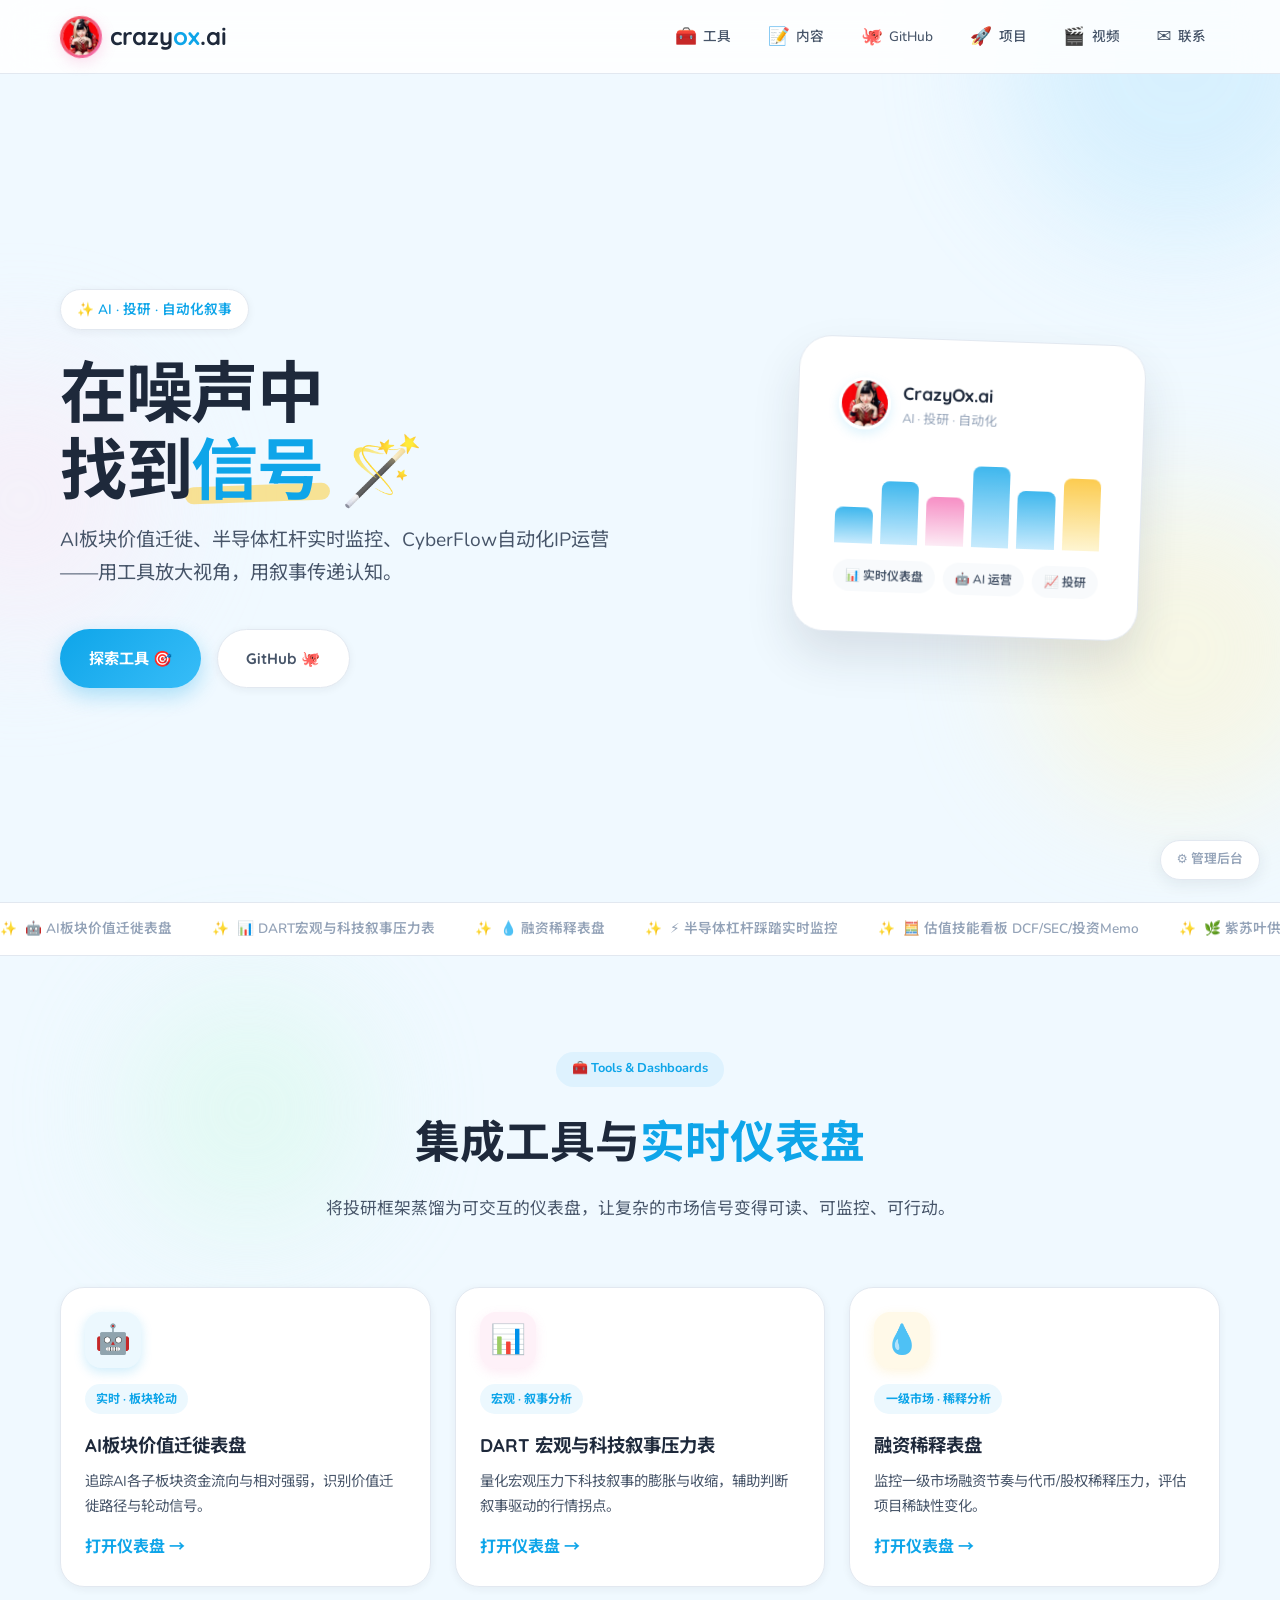
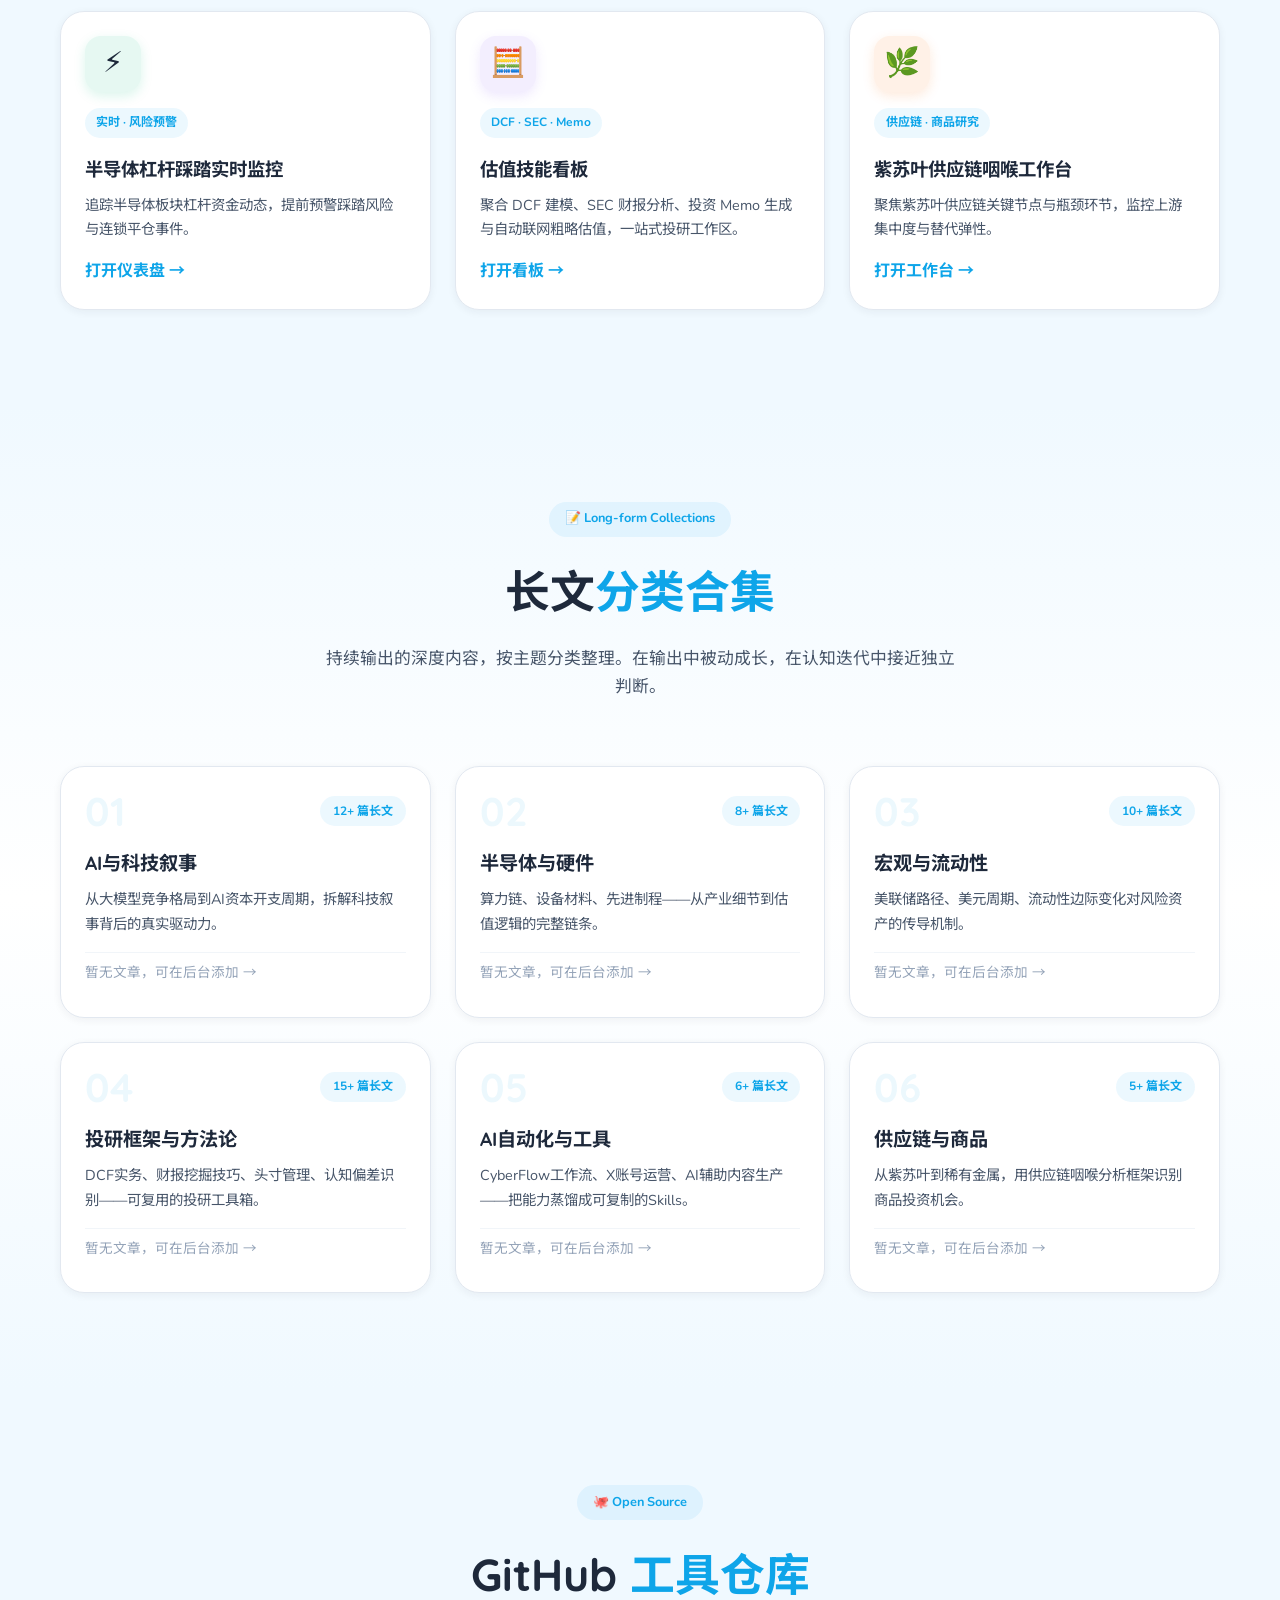
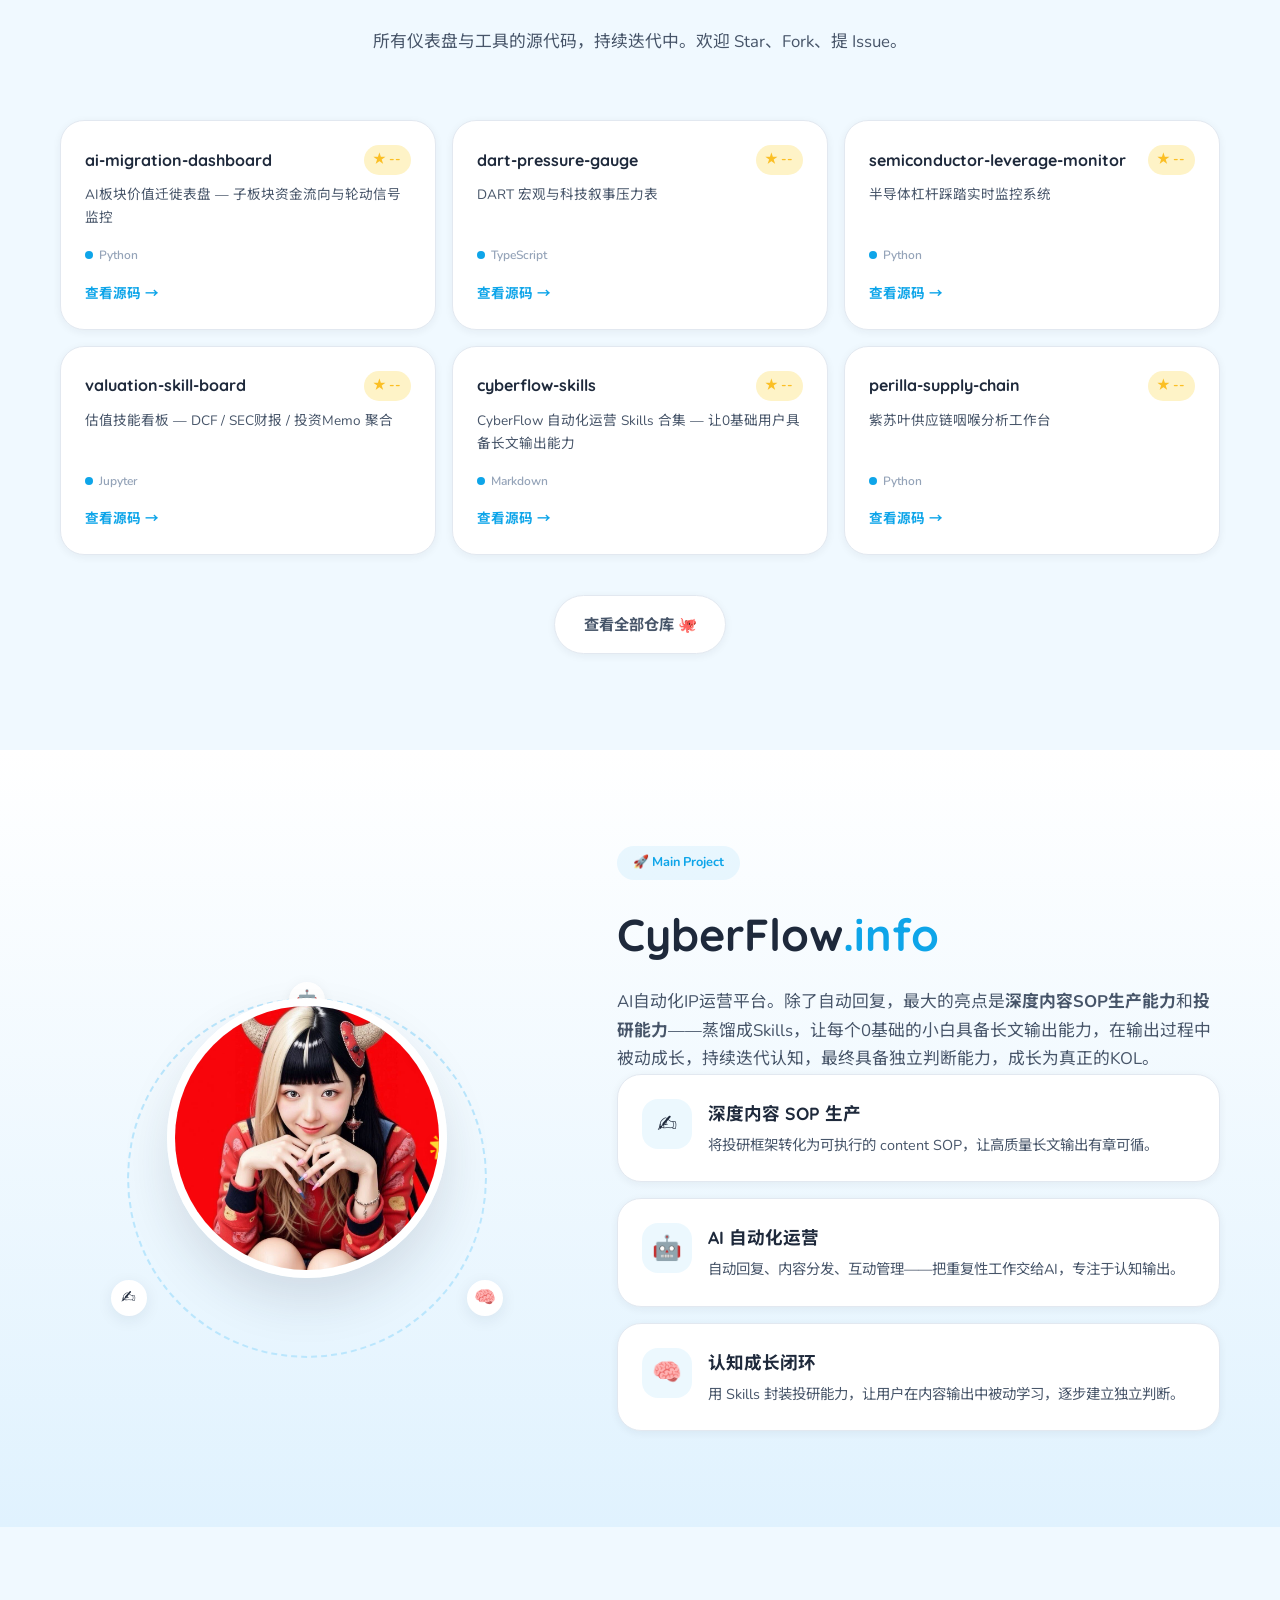
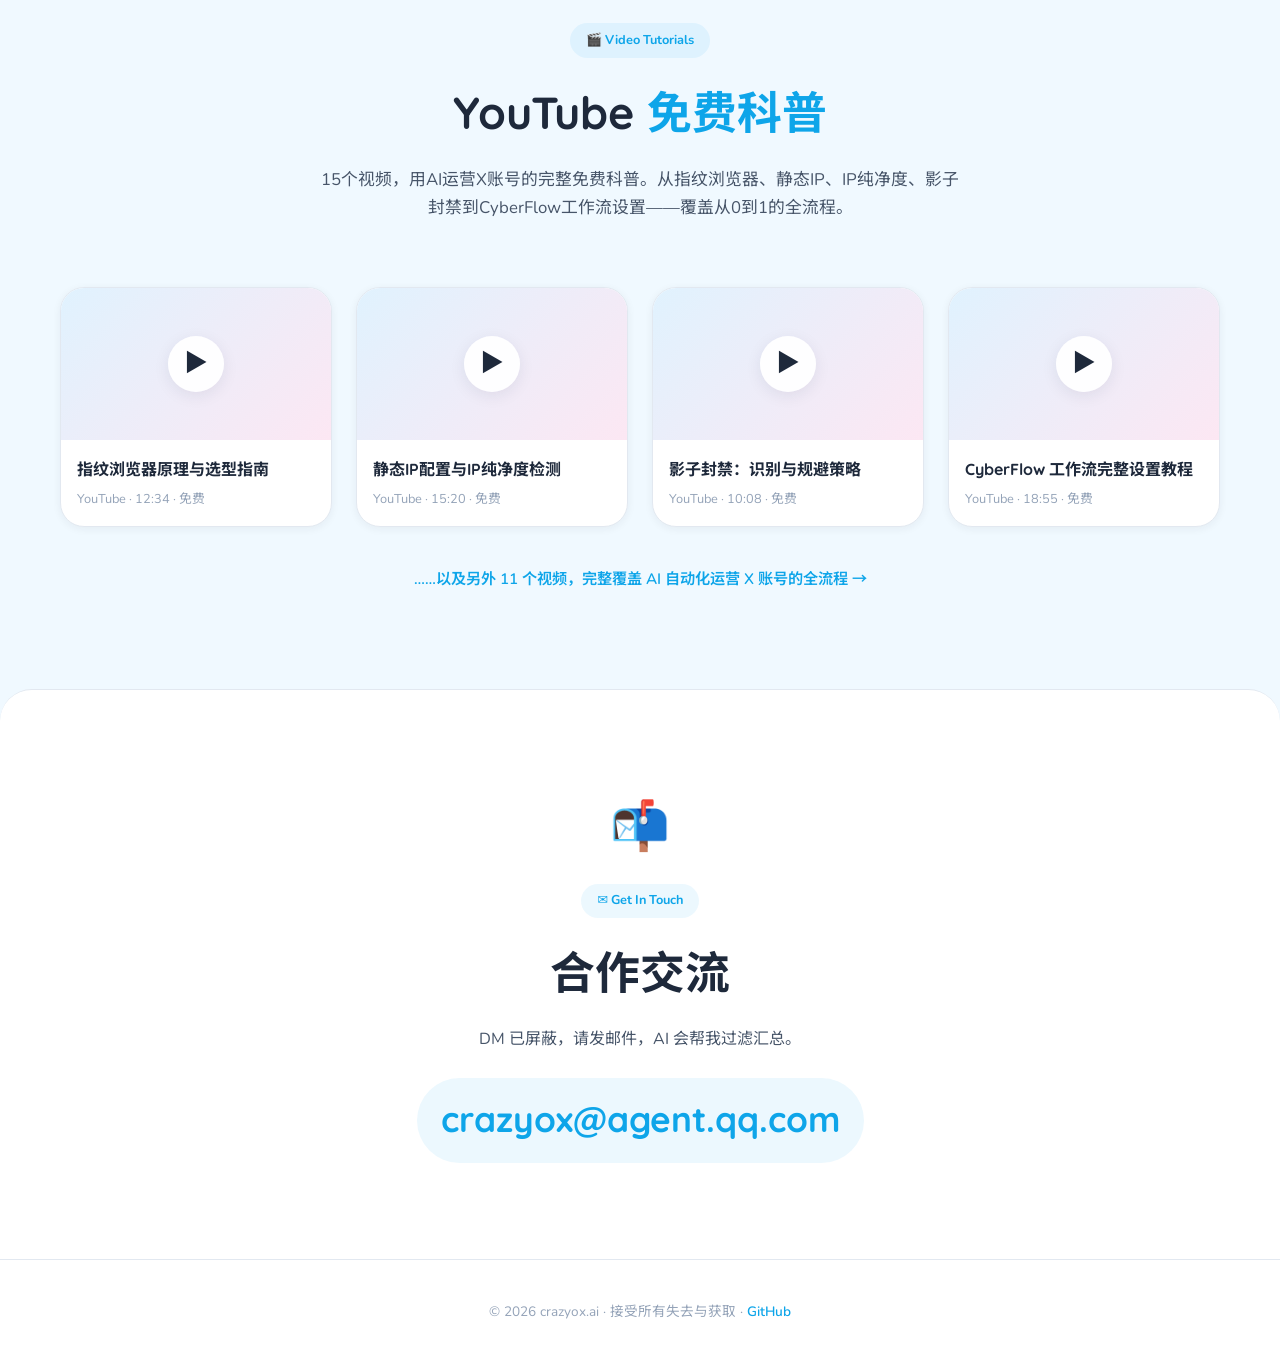
==== commit 9d744242: "feat: replace ox mascot with avatar logo across site" ====
--- a/index.html
+++ b/index.html
@@ -176,6 +176,85 @@
       .nav-links a .icon { font-size: 1.25rem; }
     }
 
+    /* ===== AVATAR LOGO ===== */
+    .avatar-img {
+      width: 100%; height: 100%;
+      object-fit: cover;
+      object-position: center 15%;
+      display: block;
+      border-radius: 50%;
+    }
+    .nav-logo .ox {
+      width: 42px; height: 42px;
+      border-radius: 50%;
+      padding: 0;
+      overflow: hidden;
+      border: 3px solid transparent;
+      background: linear-gradient(white, white) padding-box,
+                  linear-gradient(135deg, #ef4444, var(--accent-2)) border-box;
+      box-shadow: 0 4px 14px rgba(244, 114, 182, 0.25);
+      transform: rotate(-6deg);
+      transition: transform 0.3s;
+      display: grid; place-items: center;
+    }
+    .nav-logo .ox img { transform: scale(1.08); }
+    .nav-logo:hover .ox { transform: rotate(6deg) scale(1.1); }
+
+    .hero-card-avatar {
+      width: 56px; height: 56px;
+      border-radius: 50%;
+      overflow: hidden;
+      border: 3px solid #fff;
+      box-shadow: 0 4px 14px rgba(14, 165, 233, 0.2);
+      background: #fff;
+    }
+    .hero-card-avatar img { transform: scale(1.1); }
+
+    .cf-mascot {
+      width: 280px; height: 280px;
+      border-radius: 50%;
+      overflow: hidden;
+      border: 8px solid transparent;
+      background: linear-gradient(white, white) padding-box,
+                  linear-gradient(135deg, #ef4444, var(--accent-2), var(--accent)) border-box;
+      box-shadow: var(--shadow-xl);
+      animation: mascotBounce 3s ease-in-out infinite;
+      position: relative;
+      display: grid; place-items: center;
+    }
+    .cf-mascot::before {
+      content: '';
+      position: absolute; inset: -18px;
+      border-radius: 50%;
+      border: 3px dashed var(--sky-200);
+      animation: orbit 18s linear infinite;
+    }
+    .cf-mascot::after {
+      content: '';
+      position: absolute; inset: -28px;
+      border-radius: 50%;
+      background: linear-gradient(135deg, rgba(244, 114, 182, 0.18), rgba(14, 165, 233, 0.18));
+      filter: blur(24px);
+      z-index: -1;
+    }
+    .cf-mascot img { position: relative; z-index: 1; transform: scale(1.08); }
+    .cf-deco {
+      position: absolute;
+      font-size: 1.6rem;
+      z-index: 2;
+      filter: drop-shadow(0 2px 4px rgba(0,0,0,0.08));
+      animation: float 2.5s ease-in-out infinite;
+    }
+    .cf-deco:nth-of-type(1) { top: 10%; right: 0; animation-delay: 0s; }
+    .cf-deco:nth-of-type(2) { bottom: 15%; left: -5%; animation-delay: -1.2s; }
+    .cf-deco:nth-of-type(3) { top: 45%; right: -8%; animation-delay: -2.4s; }
+    @media (max-width: 900px) {
+      .cf-mascot { width: 220px; height: 220px; }
+      .cf-mascot::before { inset: -14px; }
+      .cf-mascot::after { inset: -22px; }
+      .cf-deco { font-size: 1.3rem; }
+    }
+
     /* ===== HERO ===== */
     .hero {
       position: relative;
@@ -811,7 +890,7 @@
   <nav class="nav" id="nav">
     <div class="container nav-inner">
       <a href="#" class="nav-logo">
-        <span class="ox">🐂</span>
+        <span class="ox"><img class="avatar-img" src="avatar.jpg" alt="crazyox.ai"></span>
         <span>crazy<span style="color:var(--accent);">ox</span>.ai</span>
       </a>
       <ul class="nav-links" id="navLinks">
@@ -844,7 +923,7 @@
       <div class="hero-visual">
         <div class="hero-card">
           <div class="hero-card-header">
-            <div class="hero-card-avatar">🐂</div>
+            <div class="hero-card-avatar"><img class="avatar-img" src="avatar.jpg" alt="CrazyOx"></div>
             <div>
               <div class="hero-card-title">CrazyOx.ai</div>
               <div class="hero-card-sub">AI · 投研 · 自动化</div>
@@ -917,7 +996,12 @@
             <div class="cf-orbit-dot">✍️</div>
             <div class="cf-orbit-dot">🧠</div>
           </div>
-          <div class="cf-mascot">🐂</div>
+          <div class="cf-mascot">
+            <img class="avatar-img" src="avatar.jpg" alt="CyberFlow mascot">
+            <span class="cf-deco">💖</span>
+            <span class="cf-deco">✨</span>
+            <span class="cf-deco">🌟</span>
+          </div>
         </div>
         <div>
           <div class="section-label reveal">🚀 Main Project</div>
@@ -1170,7 +1254,12 @@
     }
 
     /* ===== RENDER ALL ===== */
+    function renderAvatar() {
+      const avatar = (content.site && content.site.avatar) || 'avatar.jpg';
+      document.querySelectorAll('.avatar-img').forEach(img => img.src = esc(avatar));
+    }
     function renderAll() {
+      renderAvatar();
       renderNav();
       renderHero();
       renderTicker();
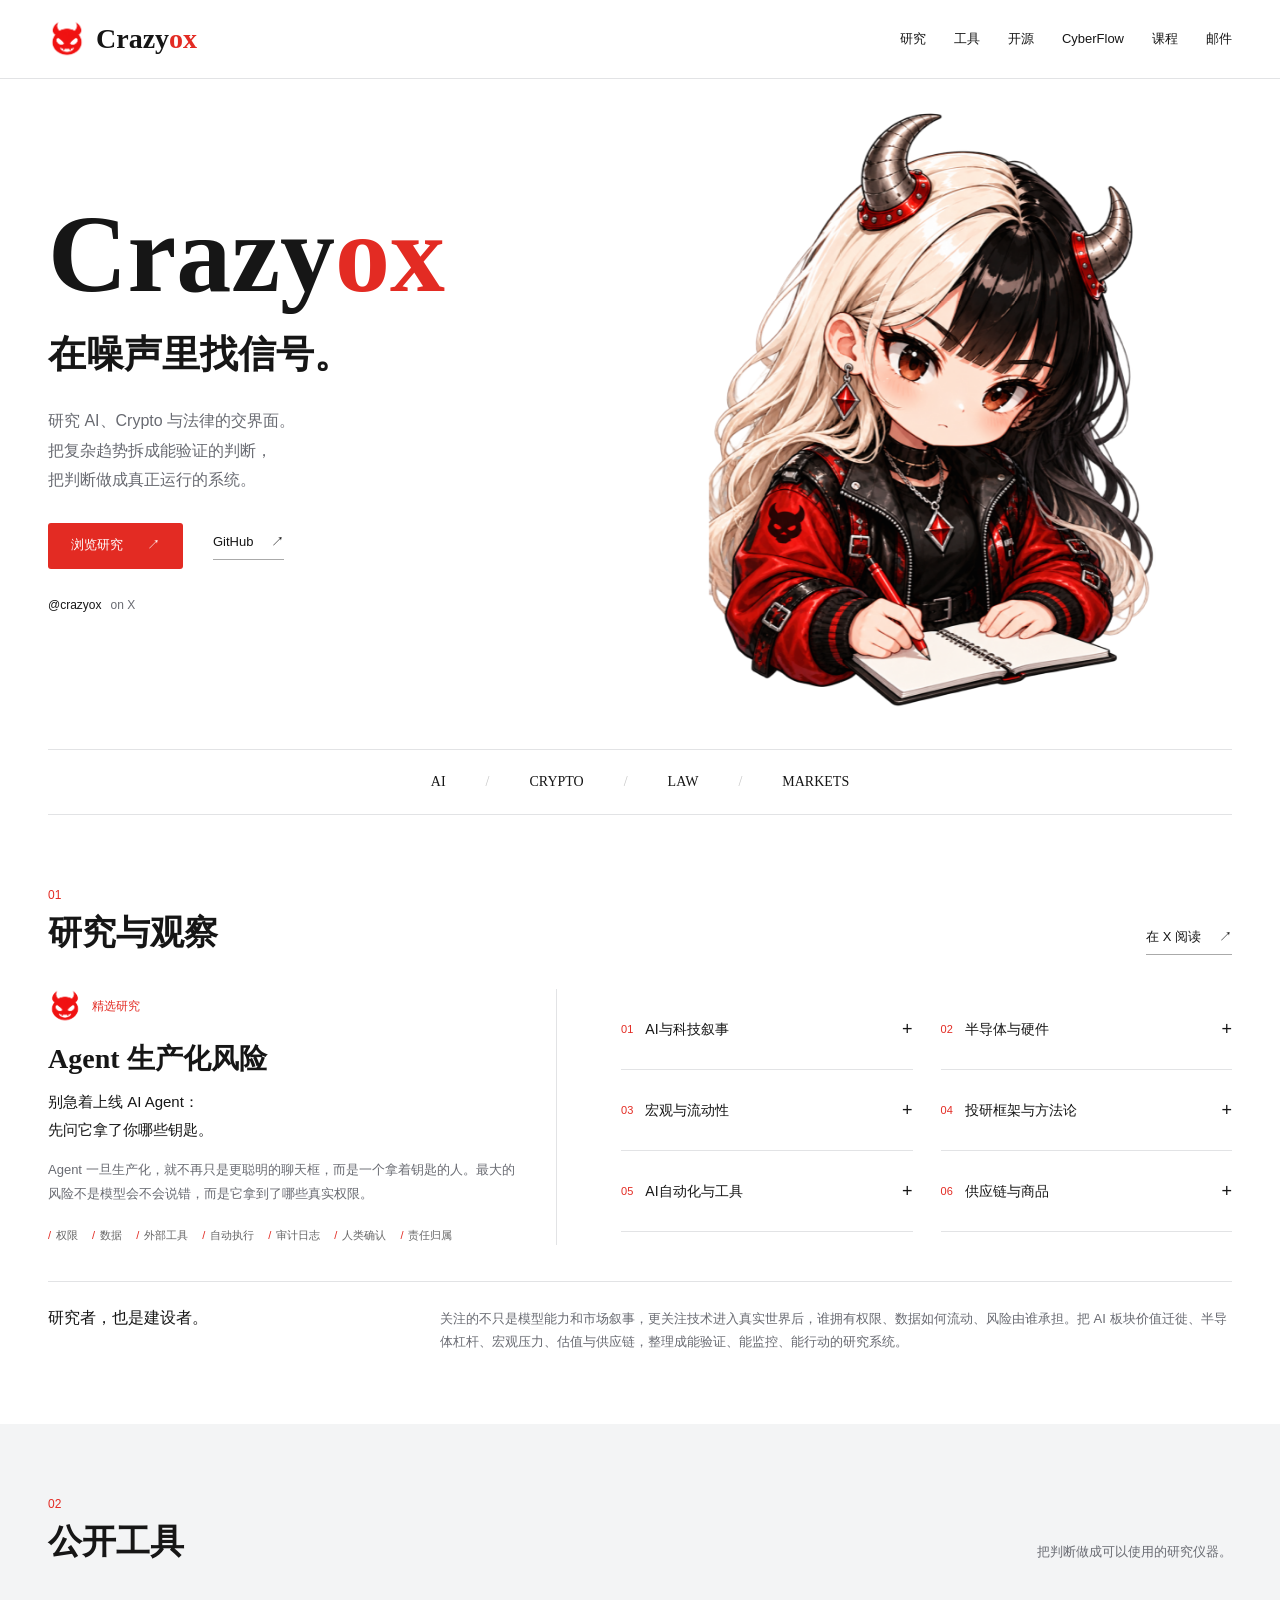
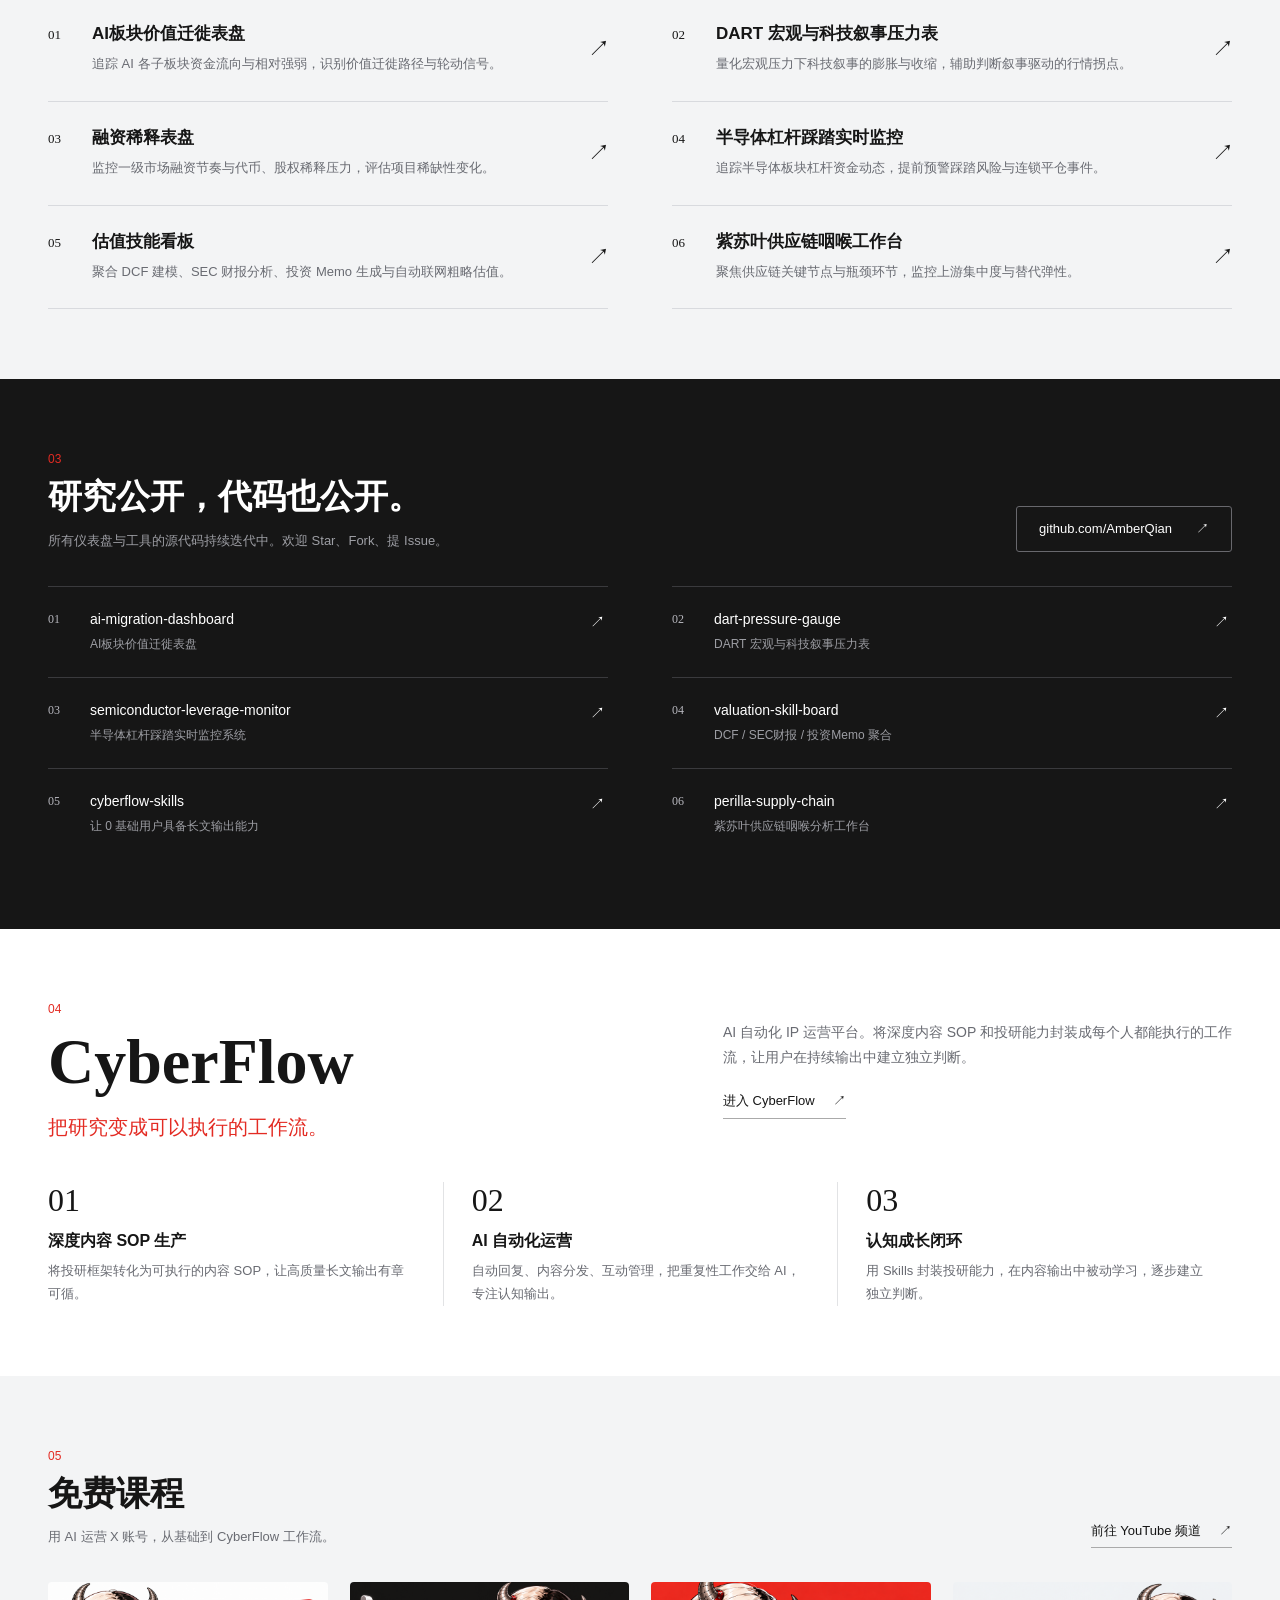
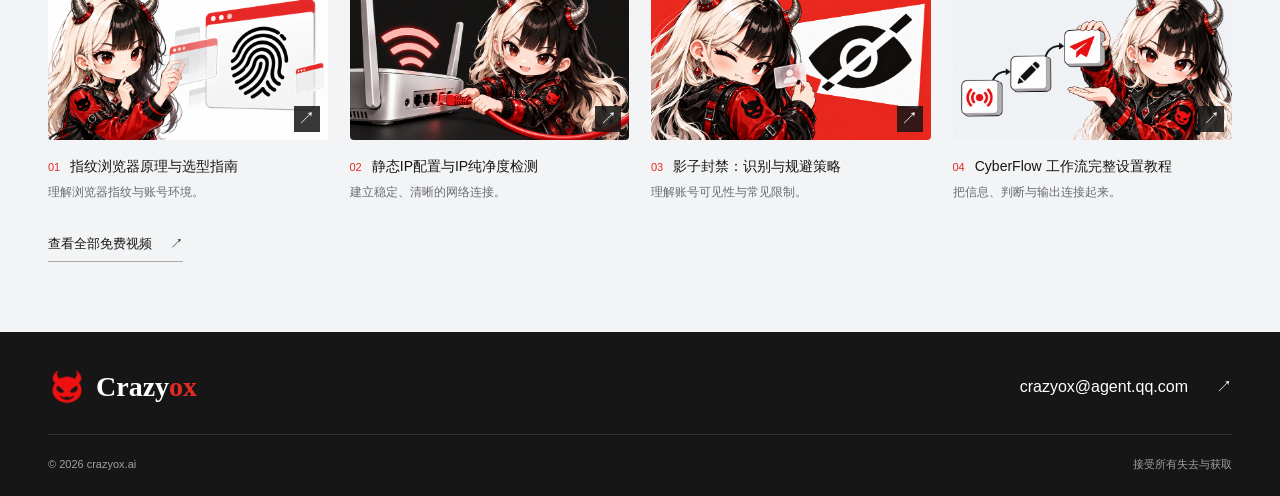
==== commit 7f2736dc: "Publish Crazyox Q-style homepage with distinct course artwork" ====
--- a/index.html
+++ b/index.html
@@ -1,1301 +1,100 @@
-<!DOCTYPE html>
+<!doctype html>
 <html lang="zh-CN">
 <head>
-  <meta charset="UTF-8" />
-  <meta name="viewport" content="width=device-width, initial-scale=1.0" />
-  <title>CrazyOx.ai — AI驱动的投资视角与自动化叙事</title>
-  <meta name="description" content="AI板块价值迁徙、半导体杠杆监控、CyberFlow AI自动化IP运营——深度投研视角与AI工具集成" />
-  <link rel="preconnect" href="https://fonts.googleapis.com" />
-  <link rel="preconnect" href="https://fonts.gstatic.com" crossorigin />
-  <link href="https://fonts.googleapis.com/css2?family=Quicksand:wght@400;500;600;700&family=Nunito:wght@400;500;600;700&family=Noto+Sans+SC:wght@300;400;500;700&display=swap" rel="stylesheet" />
-  <style>
-    :root {
-      --sky-50:  #f0f9ff;
-      --sky-100: #e0f2fe;
-      --sky-200: #bae6fd;
-      --sky-300: #7dd3fc;
-      --sky-400: #38bdf8;
-      --sky-500: #0ea5e9;
-      --sky-600: #0284c7;
-      --sky-700: #0369a1;
-
-      --pink-100: #fce7f3;
-      --pink-300: #f9a8d4;
-      --pink-400: #f472b6;
-      --pink-500: #ec4899;
-
-      --yellow-100: #fef3c7;
-      --yellow-300: #fcd34d;
-      --yellow-400: #fbbf24;
-      --yellow-500: #f59e0b;
-
-      --mint-100: #d1fae5;
-      --mint-400: #34d399;
-      --mint-500: #10b981;
-
-      --bg:        #f0f9ff;
-      --bg-soft:   #e0f2fe;
-      --bg-card:   #ffffff;
-      --bg-card-2: #f8fafc;
-      --border:    #e2e8f0;
-      --border-soft: #f1f5f9;
-
-      --text-main:    #1e293b;
-      --text-body:    #475569;
-      --text-muted:   #94a3b8;
-      --text-light:   #cbd5e1;
-
-      --accent:      #0ea5e9;
-      --accent-2:    #f472b6;
-      --accent-3:    #fbbf24;
-      --accent-hover: #0284c7;
-      --accent-soft: rgba(14, 165, 233, 0.08);
-      --accent-glow:  rgba(14, 165, 233, 0.2);
-
-      --radius-sm: 12px;
-      --radius-md: 16px;
-      --radius-lg: 24px;
-      --radius-xl: 32px;
-      --radius-full: 999px;
-
-      --shadow-xs: 0 1px 2px rgba(30, 41, 59, 0.04);
-      --shadow-sm: 0 2px 8px rgba(30, 41, 59, 0.06);
-      --shadow-md: 0 4px 16px rgba(30, 41, 59, 0.08);
-      --shadow-lg: 0 12px 32px rgba(30, 41, 59, 0.1);
-      --shadow-xl: 0 24px 48px rgba(30, 41, 59, 0.12);
-
-      --font-display: 'Quicksand', 'Noto Sans SC', sans-serif;
-      --font-body:    'Nunito', 'Noto Sans SC', 'PingFang SC', system-ui, sans-serif;
-
-      --space-xs: 0.25rem;
-      --space-sm: 0.5rem;
-      --space-md: 1rem;
-      --space-lg: 1.5rem;
-      --space-xl: 2.5rem;
-      --space-2xl: 4rem;
-      --space-3xl: 6rem;
-    }
-
-    *, *::before, *::after { box-sizing: border-box; margin: 0; padding: 0; }
-
-    html { scroll-behavior: smooth; }
-
-    body {
-      font-family: var(--font-body);
-      background: var(--bg);
-      color: var(--text-main);
-      line-height: 1.7;
-      -webkit-font-smoothing: antialiased;
-      overflow-x: hidden;
-    }
-
-    a { color: inherit; text-decoration: none; }
-    img { max-width: 100%; display: block; }
-    button { font-family: inherit; cursor: pointer; border: none; background: none; color: inherit; }
-
-    .container { width: min(1160px, 92vw); margin-inline: auto; }
-    .section { padding: var(--space-3xl) 0; }
-
-    /* ===== FLOATING BLOBS ===== */
-    .blob {
-      position: fixed;
-      border-radius: 50%;
-      filter: blur(60px);
-      opacity: 0.45;
-      pointer-events: none;
-      z-index: 0;
-      animation: blobFloat 20s ease-in-out infinite;
-    }
-    .blob-1 { width: 360px; height: 360px; background: var(--sky-200); top: -120px; right: -80px; }
-    .blob-2 { width: 280px; height: 280px; background: var(--pink-100); top: 40vh; left: -120px; animation-delay: -5s; }
-    .blob-3 { width: 320px; height: 320px; background: var(--yellow-100); bottom: 10vh; right: -60px; animation-delay: -10s; }
-    .blob-4 { width: 240px; height: 240px; background: var(--mint-100); top: 110vh; left: 10vw; animation-delay: -15s; }
-
-    @keyframes blobFloat {
-      0%, 100% { transform: translate(0, 0) scale(1); }
-      25% { transform: translate(20px, -30px) scale(1.05); }
-      50% { transform: translate(-20px, 20px) scale(0.95); }
-      75% { transform: translate(30px, 10px) scale(1.02); }
-    }
-
-    /* ===== NAV ===== */
-    .nav {
-      position: sticky;
-      top: 0;
-      z-index: 100;
-      background: rgba(255, 255, 255, 0.85);
-      backdrop-filter: blur(20px);
-      border-bottom: 1px solid var(--border);
-    }
-    .nav-inner {
-      display: flex;
-      align-items: center;
-      justify-content: space-between;
-      padding: 0.75rem 0;
-      gap: var(--space-md);
-    }
-    .nav-logo {
-      font-family: var(--font-display);
-      font-weight: 700;
-      font-size: 1.5rem;
-      color: var(--text-main);
-      display: flex;
-      align-items: center;
-      gap: 0.5rem;
-    }
-    .nav-logo .ox {
-      width: 38px; height: 38px;
-      background: linear-gradient(135deg, var(--accent-2), var(--pink-400));
-      border-radius: 50%;
-      display: grid; place-items: center;
-      font-size: 1.25rem;
-      box-shadow: 0 4px 12px rgba(244, 114, 182, 0.25);
-      transform: rotate(-6deg);
-      transition: transform 0.3s;
-    }
-    .nav-logo:hover .ox { transform: rotate(6deg) scale(1.1); }
-    .nav-links { display: flex; gap: 0.5rem; list-style: none; flex-wrap: wrap; }
-    .nav-links a {
-      display: flex; align-items: center; gap: 0.4rem;
-      padding: 0.6rem 0.9rem;
-      border-radius: var(--radius-full);
-      font-size: 0.85rem; font-weight: 500;
-      color: var(--text-body);
-      transition: all 0.2s;
-    }
-    .nav-links a:hover {
-      background: var(--accent-soft);
-      color: var(--accent);
-      transform: translateY(-2px);
-    }
-    .nav-links a .icon { font-size: 1.1rem; }
-
-    @media (max-width: 768px) {
-      .nav-links a { padding: 0.5rem 0.7rem; font-size: 0.75rem; }
-      .nav-links a span:not(.icon) { display: none; }
-      .nav-links a .icon { font-size: 1.25rem; }
-    }
-
-    /* ===== AVATAR LOGO ===== */
-    .avatar-img {
-      width: 100%; height: 100%;
-      object-fit: cover;
-      object-position: center 15%;
-      display: block;
-      border-radius: 50%;
-    }
-    .nav-logo .ox {
-      width: 42px; height: 42px;
-      border-radius: 50%;
-      padding: 0;
-      overflow: hidden;
-      border: 3px solid transparent;
-      background: linear-gradient(white, white) padding-box,
-                  linear-gradient(135deg, #ef4444, var(--accent-2)) border-box;
-      box-shadow: 0 4px 14px rgba(244, 114, 182, 0.25);
-      transform: rotate(-6deg);
-      transition: transform 0.3s;
-      display: grid; place-items: center;
-    }
-    .nav-logo .ox img { transform: scale(1.08); }
-    .nav-logo:hover .ox { transform: rotate(6deg) scale(1.1); }
-
-    .hero-card-avatar {
-      width: 56px; height: 56px;
-      border-radius: 50%;
-      overflow: hidden;
-      border: 3px solid #fff;
-      box-shadow: 0 4px 14px rgba(14, 165, 233, 0.2);
-      background: #fff;
-    }
-    .hero-card-avatar img { transform: scale(1.1); }
-
-    .cf-mascot {
-      width: 280px; height: 280px;
-      border-radius: 50%;
-      overflow: hidden;
-      border: 8px solid transparent;
-      background: linear-gradient(white, white) padding-box,
-                  linear-gradient(135deg, #ef4444, var(--accent-2), var(--accent)) border-box;
-      box-shadow: var(--shadow-xl);
-      animation: mascotBounce 3s ease-in-out infinite;
-      position: relative;
-      display: grid; place-items: center;
-    }
-    .cf-mascot::before {
-      content: '';
-      position: absolute; inset: -18px;
-      border-radius: 50%;
-      border: 3px dashed var(--sky-200);
-      animation: orbit 18s linear infinite;
-    }
-    .cf-mascot::after {
-      content: '';
-      position: absolute; inset: -28px;
-      border-radius: 50%;
-      background: linear-gradient(135deg, rgba(244, 114, 182, 0.18), rgba(14, 165, 233, 0.18));
-      filter: blur(24px);
-      z-index: -1;
-    }
-    .cf-mascot img { position: relative; z-index: 1; transform: scale(1.08); }
-    .cf-deco {
-      position: absolute;
-      font-size: 1.6rem;
-      z-index: 2;
-      filter: drop-shadow(0 2px 4px rgba(0,0,0,0.08));
-      animation: float 2.5s ease-in-out infinite;
-    }
-    .cf-deco:nth-of-type(1) { top: 10%; right: 0; animation-delay: 0s; }
-    .cf-deco:nth-of-type(2) { bottom: 15%; left: -5%; animation-delay: -1.2s; }
-    .cf-deco:nth-of-type(3) { top: 45%; right: -8%; animation-delay: -2.4s; }
-    @media (max-width: 900px) {
-      .cf-mascot { width: 220px; height: 220px; }
-      .cf-mascot::before { inset: -14px; }
-      .cf-mascot::after { inset: -22px; }
-      .cf-deco { font-size: 1.3rem; }
-    }
-
-    /* ===== HERO ===== */
-    .hero {
-      position: relative;
-      padding: var(--space-2xl) 0;
-      overflow: hidden;
-      min-height: 92vh;
-      display: flex; align-items: center;
-    }
-    .hero-inner {
-      display: grid;
-      grid-template-columns: 1.1fr 0.9fr;
-      gap: var(--space-xl);
-      align-items: center;
-      position: relative; z-index: 1;
-    }
-    @media (max-width: 900px) {
-      .hero-inner { grid-template-columns: 1fr; text-align: center; }
-      .hero-inner .hero-actions { justify-content: center; }
-    }
-    .hero-badge {
-      display: inline-flex; align-items: center; gap: 0.5rem;
-      background: #fff;
-      border: 1px solid var(--border);
-      border-radius: var(--radius-full);
-      padding: 0.5rem 1rem;
-      font-size: 0.85rem; font-weight: 600;
-      color: var(--accent);
-      box-shadow: var(--shadow-sm);
-      margin-bottom: var(--space-lg);
-      width: fit-content;
-    }
-    .hero-badge .sparkle { font-size: 1.1rem; }
-    .hero-title {
-      font-family: var(--font-display);
-      font-size: clamp(2.5rem, 5.5vw, 4.2rem);
-      font-weight: 700;
-      line-height: 1.15;
-      letter-spacing: -0.02em;
-      color: var(--text-main);
-      margin-bottom: var(--space-md);
-    }
-    .hero-title .highlight { color: var(--accent); position: relative; display: inline-block; }
-    .hero-title .highlight::after {
-      content: '';
-      position: absolute; bottom: 0.1em; left: -0.1em; right: -0.1em;
-      height: 0.25em;
-      background: var(--yellow-300);
-      border-radius: var(--radius-full);
-      opacity: 0.6;
-      z-index: -1;
-      transform: rotate(-2deg);
-    }
-    .hero-title .emoji-wand { display: inline-block; animation: wiggle 2s ease-in-out infinite; }
-    @keyframes wiggle {
-      0%, 100% { transform: rotate(-8deg); }
-      50% { transform: rotate(8deg); }
-    }
-    .hero-sub {
-      font-size: clamp(1rem, 1.8vw, 1.2rem);
-      color: var(--text-body);
-      max-width: 48ch;
-      margin-bottom: var(--space-xl);
-    }
-    .hero-actions { display: flex; gap: var(--space-md); flex-wrap: wrap; }
-    .btn {
-      display: inline-flex; align-items: center; gap: 0.5rem;
-      padding: 0.95rem 1.8rem;
-      border-radius: var(--radius-full);
-      font-family: var(--font-display);
-      font-weight: 700;
-      font-size: 0.95rem;
-      transition: all 0.25s cubic-bezier(0.34, 1.56, 0.64, 1);
-      box-shadow: var(--shadow-sm);
-    }
-    .btn:hover { transform: translateY(-3px) scale(1.02); box-shadow: var(--shadow-lg); }
-    .btn:active { transform: translateY(0) scale(0.98); }
-    .btn-primary {
-      background: linear-gradient(135deg, var(--accent), var(--sky-400));
-      color: #fff;
-      box-shadow: 0 8px 20px rgba(14, 165, 233, 0.3);
-    }
-    .btn-primary:hover { box-shadow: 0 12px 28px rgba(14, 165, 233, 0.35); }
-    .btn-ghost {
-      background: #fff;
-      color: var(--text-body);
-      border: 1px solid var(--border);
-    }
-    .btn-ghost:hover { border-color: var(--accent); color: var(--accent); }
-
-    .hero-visual {
-      position: relative;
-      display: flex; justify-content: center; align-items: center;
-    }
-    .hero-card {
-      background: #fff;
-      border-radius: var(--radius-xl);
-      padding: var(--space-xl);
-      box-shadow: var(--shadow-xl);
-      border: 1px solid var(--border);
-      max-width: 420px;
-      transform: rotate(2deg);
-      transition: transform 0.4s;
-    }
-    .hero-card:hover { transform: rotate(-1deg) translateY(-5px); }
-    .hero-card-header {
-      display: flex; align-items: center; gap: 0.75rem;
-      margin-bottom: var(--space-lg);
-    }
-    .hero-card-avatar {
-      width: 52px; height: 52px;
-      border-radius: 50%;
-      background: linear-gradient(135deg, var(--sky-200), var(--sky-300));
-      display: grid; place-items: center;
-      font-size: 1.6rem;
-      box-shadow: 0 4px 12px rgba(14, 165, 233, 0.15);
-    }
-    .hero-card-title { font-family: var(--font-display); font-weight: 700; font-size: 1.1rem; }
-    .hero-card-sub { font-size: 0.8rem; color: var(--text-muted); }
-    .hero-chart-row {
-      display: flex; align-items: flex-end; gap: 0.5rem;
-      height: 90px; margin-bottom: var(--space-md);
-    }
-    .hero-chart-bar {
-      flex: 1;
-      border-radius: 8px 8px 0 0;
-      background: linear-gradient(180deg, var(--accent), var(--sky-200));
-      opacity: 0.8;
-      animation: barGrow 1.2s ease-out both;
-    }
-    .hero-chart-bar:nth-child(1) { height: 40%; animation-delay: 0.1s; }
-    .hero-chart-bar:nth-child(2) { height: 70%; animation-delay: 0.2s; }
-    .hero-chart-bar:nth-child(3) { height: 55%; animation-delay: 0.3s; background: linear-gradient(180deg, var(--accent-2), var(--pink-100)); }
-    .hero-chart-bar:nth-child(4) { height: 90%; animation-delay: 0.4s; }
-    .hero-chart-bar:nth-child(5) { height: 65%; animation-delay: 0.5s; }
-    .hero-chart-bar:nth-child(6) { height: 80%; animation-delay: 0.6s; background: linear-gradient(180deg, var(--accent-3), var(--yellow-100)); }
-    @keyframes barGrow { from { height: 0; opacity: 0; } }
-    .hero-card-tags {
-      display: flex; flex-wrap: wrap; gap: 0.5rem;
-    }
-    .hero-card-tag {
-      font-size: 0.75rem; font-weight: 600;
-      padding: 0.35rem 0.75rem;
-      border-radius: var(--radius-full);
-      background: var(--bg-card-2);
-      color: var(--text-body);
-    }
-
-    /* ===== TICKER ===== */
-    .ticker-wrap {
-      background: #fff;
-      border-top: 1px solid var(--border);
-      border-bottom: 1px solid var(--border);
-      padding: 0.9rem 0;
-      overflow: hidden;
-      position: relative;
-    }
-    .ticker {
-      display: flex; gap: 2.5rem;
-      animation: ticker 35s linear infinite;
-      width: max-content;
-    }
-    .ticker-wrap:hover .ticker { animation-play-state: paused; }
-    .ticker span {
-      display: flex; align-items: center; gap: 0.5rem;
-      font-size: 0.85rem; font-weight: 600;
-      color: var(--text-muted);
-      white-space: nowrap;
-    }
-    .ticker span::before { content: '✨'; }
-    @keyframes ticker { to { transform: translateX(-50%); } }
-
-    /* ===== SECTION HEADERS ===== */
-    .section-header {
-      text-align: center;
-      max-width: 640px;
-      margin: 0 auto var(--space-2xl);
-    }
-    .section-label {
-      display: inline-flex; align-items: center; gap: 0.4rem;
-      background: var(--accent-soft);
-      color: var(--accent);
-      padding: 0.4rem 1rem;
-      border-radius: var(--radius-full);
-      font-size: 0.8rem; font-weight: 700;
-      margin-bottom: var(--space-md);
-    }
-    .section-title {
-      font-family: var(--font-display);
-      font-size: clamp(1.8rem, 3.5vw, 2.8rem);
-      font-weight: 700;
-      color: var(--text-main);
-      margin-bottom: var(--space-md);
-    }
-    .section-title .accent-text { color: var(--accent); }
-    .section-desc {
-      font-size: 1.05rem; color: var(--text-body);
-    }
-
-    /* ===== DASHBOARD CARDS ===== */
-    .dash-grid {
-      display: grid;
-      grid-template-columns: repeat(auto-fit, minmax(300px, 1fr));
-      gap: var(--space-lg);
-    }
-    .dash-card {
-      background: var(--bg-card);
-      border-radius: var(--radius-lg);
-      padding: var(--space-lg);
-      border: 1px solid var(--border);
-      box-shadow: var(--shadow-sm);
-      transition: all 0.3s cubic-bezier(0.34, 1.56, 0.64, 1);
-      display: flex; flex-direction: column;
-      position: relative; overflow: hidden;
-    }
-    .dash-card::before {
-      content: '';
-      position: absolute; top: 0; left: 0; right: 0;
-      height: 4px;
-      background: linear-gradient(90deg, var(--accent), var(--accent-2), var(--accent-3));
-      opacity: 0;
-      transition: opacity 0.3s;
-    }
-    .dash-card:hover {
-      transform: translateY(-6px);
-      box-shadow: var(--shadow-lg);
-      border-color: var(--sky-200);
-    }
-    .dash-card:hover::before { opacity: 1; }
-    .dash-card-icon {
-      width: 56px; height: 56px;
-      border-radius: var(--radius-md);
-      display: grid; place-items: center;
-      font-size: 1.8rem;
-      margin-bottom: var(--space-md);
-      background: var(--accent-soft);
-      box-shadow: 0 4px 12px var(--accent-glow);
-    }
-    .dash-card:nth-child(2) .dash-card-icon { background: rgba(244, 114, 182, 0.1); box-shadow: 0 4px 12px rgba(244, 114, 182, 0.15); }
-    .dash-card:nth-child(3) .dash-card-icon { background: rgba(251, 191, 36, 0.1); box-shadow: 0 4px 12px rgba(251, 191, 36, 0.15); }
-    .dash-card:nth-child(4) .dash-card-icon { background: rgba(16, 185, 129, 0.1); box-shadow: 0 4px 12px rgba(16, 185, 129, 0.15); }
-    .dash-card:nth-child(5) .dash-card-icon { background: rgba(139, 92, 246, 0.1); box-shadow: 0 4px 12px rgba(139, 92, 246, 0.15); }
-    .dash-card:nth-child(6) .dash-card-icon { background: rgba(249, 115, 22, 0.1); box-shadow: 0 4px 12px rgba(249, 115, 22, 0.15); }
-    .dash-card-title {
-      font-family: var(--font-display);
-      font-size: 1.15rem; font-weight: 700;
-      margin-bottom: 0.5rem;
-      color: var(--text-main);
-    }
-    .dash-card-desc {
-      font-size: 0.9rem; color: var(--text-body);
-      flex: 1;
-      margin-bottom: var(--space-md);
-    }
-    .dash-card-tag {
-      font-size: 0.75rem; font-weight: 700;
-      color: var(--accent);
-      background: var(--accent-soft);
-      padding: 0.3rem 0.7rem;
-      border-radius: var(--radius-full);
-      width: fit-content;
-      margin-bottom: var(--space-md);
-    }
-    .dash-card-link {
-      display: inline-flex; align-items: center; gap: 0.4rem;
-      font-weight: 700; color: var(--accent);
-      transition: gap 0.2s;
-    }
-    .dash-card:hover .dash-card-link { gap: 0.7rem; }
-
-    /* ===== CONTENT ARTICLES ===== */
-    .content-grid {
-      display: grid;
-      grid-template-columns: repeat(auto-fit, minmax(320px, 1fr));
-      gap: var(--space-lg);
-    }
-    .content-card {
-      background: var(--bg-card);
-      border-radius: var(--radius-lg);
-      border: 1px solid var(--border);
-      box-shadow: var(--shadow-sm);
-      padding: var(--space-lg);
-      transition: all 0.3s;
-      display: flex; flex-direction: column;
-    }
-    .content-card:hover {
-      transform: translateY(-4px);
-      box-shadow: var(--shadow-lg);
-      border-color: var(--sky-200);
-    }
-    .content-card-header {
-      display: flex; align-items: center; justify-content: space-between;
-      margin-bottom: var(--space-md);
-    }
-    .content-card-num {
-      font-family: var(--font-display);
-      font-size: 2.5rem; font-weight: 700;
-      color: var(--accent-soft);
-      line-height: 1;
-    }
-    .content-card-count {
-      font-size: 0.75rem; font-weight: 700;
-      color: var(--accent);
-      background: var(--accent-soft);
-      padding: 0.3rem 0.8rem;
-      border-radius: var(--radius-full);
-    }
-    .content-card-title {
-      font-family: var(--font-display);
-      font-size: 1.2rem; font-weight: 700;
-      margin-bottom: 0.5rem;
-    }
-    .content-card-desc {
-      font-size: 0.9rem; color: var(--text-body);
-      margin-bottom: var(--space-md);
-    }
-    .content-articles-list {
-      list-style: none;
-      border-top: 1px solid var(--border-soft);
-      padding-top: var(--space-md);
-      margin-top: auto;
-    }
-    .content-articles-list li {
-      margin-bottom: 0.5rem;
-    }
-    .content-articles-list a {
-      display: flex; align-items: center; justify-content: space-between;
-      padding: 0.5rem 0.7rem;
-      border-radius: var(--radius-sm);
-      font-size: 0.88rem;
-      color: var(--text-body);
-      transition: all 0.2s;
-    }
-    .content-articles-list a:hover {
-      background: var(--accent-soft);
-      color: var(--accent);
-    }
-    .content-articles-list .article-date {
-      font-size: 0.75rem; color: var(--text-muted);
-      white-space: nowrap;
-    }
-    .content-articles-empty {
-      font-size: 0.85rem; color: var(--text-muted);
-      padding: 0.5rem 0;
-      border-top: 1px solid var(--border-soft);
-      margin-top: auto;
-    }
-    .content-more {
-      font-size: 0.8rem; font-weight: 700;
-      color: var(--accent);
-      margin-top: 0.5rem;
-      display: inline-flex; align-items: center; gap: 0.3rem;
-    }
-
-    /* ===== GITHUB CARDS ===== */
-    .gh-grid {
-      display: grid;
-      grid-template-columns: repeat(auto-fit, minmax(280px, 1fr));
-      gap: var(--space-md);
-    }
-    .gh-card {
-      background: var(--bg-card);
-      border-radius: var(--radius-lg);
-      border: 1px solid var(--border);
-      padding: var(--space-lg);
-      box-shadow: var(--shadow-sm);
-      transition: all 0.3s;
-      display: flex; flex-direction: column;
-    }
-    .gh-card:hover {
-      transform: translateY(-4px);
-      box-shadow: var(--shadow-lg);
-      border-color: var(--sky-200);
-    }
-    .gh-card-top {
-      display: flex; justify-content: space-between; align-items: center;
-      margin-bottom: var(--space-sm);
-    }
-    .gh-card-name {
-      font-family: var(--font-display);
-      font-weight: 700; font-size: 1rem;
-      color: var(--text-main);
-    }
-    .gh-card-star {
-      font-size: 0.8rem; font-weight: 700;
-      color: var(--accent-3);
-      background: var(--yellow-100);
-      padding: 0.25rem 0.6rem;
-      border-radius: var(--radius-full);
-    }
-    .gh-card-desc {
-      font-size: 0.85rem; color: var(--text-body);
-      flex: 1; margin-bottom: var(--space-md);
-    }
-    .gh-card-lang {
-      display: flex; align-items: center; gap: 0.5rem;
-      font-size: 0.75rem; font-weight: 600;
-      color: var(--text-muted);
-      margin-bottom: var(--space-md);
-    }
-    .gh-lang-dot::before {
-      content: '';
-      display: inline-block; width: 8px; height: 8px;
-      border-radius: 50%; background: var(--accent);
-      margin-right: 0.4rem;
-    }
-    .gh-card-cta {
-      display: inline-flex; align-items: center; gap: 0.4rem;
-      font-weight: 700; color: var(--accent);
-      font-size: 0.85rem;
-      transition: gap 0.2s;
-    }
-    .gh-card:hover .gh-card-cta { gap: 0.7rem; }
-
-    /* ===== CYBERFLOW ===== */
-    .cyberflow-section { background: linear-gradient(180deg, #fff 0%, var(--bg-soft) 100%); }
-    .cyberflow-inner {
-      display: grid;
-      grid-template-columns: 0.9fr 1.1fr;
-      gap: var(--space-2xl);
-      align-items: center;
-    }
-    @media (max-width: 900px) {
-      .cyberflow-inner { grid-template-columns: 1fr; text-align: center; }
-      .cyberflow-inner .cf-features { text-align: left; }
-    }
-    .cf-visual {
-      position: relative;
-      display: flex; justify-content: center;
-    }
-    .cf-mascot {
-      width: 280px; height: 280px;
-      background: linear-gradient(135deg, var(--sky-100), #fff);
-      border-radius: 50%;
-      display: grid; place-items: center;
-      font-size: 8rem;
-      box-shadow: var(--shadow-xl);
-      border: 8px solid #fff;
-      animation: mascotBounce 3s ease-in-out infinite;
-    }
-    @keyframes mascotBounce {
-      0%, 100% { transform: translateY(0); }
-      50% { transform: translateY(-12px); }
-    }
-    .cf-orbit {
-      position: absolute;
-      width: 360px; height: 360px;
-      border: 2px dashed var(--sky-200);
-      border-radius: 50%;
-      animation: orbit 20s linear infinite;
-    }
-    .cf-orbit-dot {
-      position: absolute;
-      width: 36px; height: 36px;
-      border-radius: 50%;
-      background: #fff;
-      box-shadow: var(--shadow-md);
-      display: grid; place-items: center;
-      font-size: 1.1rem;
-    }
-    .cf-orbit-dot:nth-child(1) { top: -18px; left: 50%; transform: translateX(-50%); }
-    .cf-orbit-dot:nth-child(2) { bottom: 40px; left: -18px; }
-    .cf-orbit-dot:nth-child(3) { bottom: 40px; right: -18px; }
-    @keyframes orbit { to { transform: rotate(360deg); } }
-    .cf-features { list-style: none; display: flex; flex-direction: column; gap: var(--space-md); }
-    .cf-feature {
-      display: flex; gap: var(--space-md);
-      background: #fff;
-      padding: var(--space-lg);
-      border-radius: var(--radius-lg);
-      box-shadow: var(--shadow-sm);
-      border: 1px solid var(--border);
-      transition: all 0.3s;
-    }
-    .cf-feature:hover { transform: translateX(8px); box-shadow: var(--shadow-md); }
-    .cf-feature-icon {
-      width: 50px; height: 50px; flex-shrink: 0;
-      border-radius: var(--radius-md);
-      background: var(--accent-soft);
-      display: grid; place-items: center;
-      font-size: 1.5rem;
-    }
-    .cf-feature-title {
-      font-family: var(--font-display);
-      font-weight: 700; font-size: 1.1rem;
-      margin-bottom: 0.25rem;
-    }
-    .cf-feature-desc { font-size: 0.9rem; color: var(--text-body); }
-
-    /* ===== VIDEOS ===== */
-    .video-grid {
-      display: grid;
-      grid-template-columns: repeat(auto-fit, minmax(260px, 1fr));
-      gap: var(--space-lg);
-    }
-    .video-card {
-      background: var(--bg-card);
-      border-radius: var(--radius-lg);
-      border: 1px solid var(--border);
-      overflow: hidden;
-      box-shadow: var(--shadow-sm);
-      transition: all 0.3s;
-      display: flex; flex-direction: column;
-    }
-    .video-card:hover {
-      transform: translateY(-6px);
-      box-shadow: var(--shadow-lg);
-      border-color: var(--sky-200);
-    }
-    .video-thumb {
-      aspect-ratio: 16/9;
-      background: linear-gradient(135deg, var(--sky-100), var(--pink-100));
-      display: grid; place-items: center;
-      position: relative;
-    }
-    .video-thumb-icon {
-      width: 56px; height: 56px;
-      border-radius: 50%;
-      background: rgba(255,255,255,0.95);
-      display: grid; place-items: center;
-      font-size: 1.5rem;
-      box-shadow: var(--shadow-md);
-      transition: transform 0.3s;
-    }
-    .video-card:hover .video-thumb-icon { transform: scale(1.1); }
-    .video-info { padding: var(--space-md); }
-    .video-title { font-family: var(--font-display); font-weight: 700; font-size: 1rem; margin-bottom: 0.35rem; }
-    .video-meta { font-size: 0.8rem; color: var(--text-muted); }
-    .video-more {
-      text-align: center; margin-top: var(--space-xl);
-      font-size: 0.95rem; font-weight: 600;
-    }
-    .video-more a { color: var(--accent); }
-    .video-more a:hover { text-decoration: underline; }
-
-    /* ===== CONTACT ===== */
-    .contact-section {
-      background: #fff;
-      border-radius: var(--radius-xl) var(--radius-xl) 0 0;
-      padding: var(--space-3xl) 0;
-      text-align: center;
-      border-top: 1px solid var(--border);
-      position: relative;
-    }
-    .contact-section::before {
-      content: '📬';
-      font-size: 3rem;
-      display: block;
-      margin-bottom: var(--space-md);
-      animation: float 3s ease-in-out infinite;
-    }
-    @keyframes float {
-      0%, 100% { transform: translateY(0); }
-      50% { transform: translateY(-10px); }
-    }
-    .contact-note {
-      color: var(--text-body);
-      max-width: 460px;
-      margin: 0 auto var(--space-lg);
-    }
-    .contact-email {
-      font-family: var(--font-display);
-      font-size: clamp(1.4rem, 3vw, 2.2rem);
-      font-weight: 700;
-      color: var(--accent);
-      display: inline-block;
-      padding: 0.8rem 1.5rem;
-      background: var(--accent-soft);
-      border-radius: var(--radius-full);
-      transition: all 0.3s;
-    }
-    .contact-email:hover {
-      background: var(--accent);
-      color: #fff;
-      transform: scale(1.03);
-    }
-
-    /* ===== FOOTER ===== */
-    .footer {
-      background: #fff;
-      border-top: 1px solid var(--border);
-      padding: var(--space-xl) 0;
-      text-align: center;
-    }
-    .footer-text { color: var(--text-muted); font-size: 0.85rem; }
-    .footer-text a { color: var(--accent); font-weight: 600; }
-    .footer-text a:hover { text-decoration: underline; }
-
-    /* ===== REVEAL ANIMATION ===== */
-    .reveal {
-      opacity: 0;
-      transform: translateY(24px);
-      transition: all 0.6s cubic-bezier(0.34, 1.56, 0.64, 1);
-    }
-    .reveal.visible { opacity: 1; transform: translateY(0); }
-
-    /* ===== SCROLL PROGRESS ===== */
-    .scroll-progress {
-      position: fixed; top: 0; left: 0;
-      height: 3px;
-      background: linear-gradient(90deg, var(--accent), var(--accent-2), var(--accent-3));
-      z-index: 1000;
-      transition: width 0.1s;
-    }
-
-    /* ===== ADMIN BADGE ===== */
-    .admin-badge {
-      position: fixed; bottom: 20px; right: 20px;
-      z-index: 50;
-      background: #fff;
-      border: 1px solid var(--border);
-      border-radius: var(--radius-full);
-      padding: 0.5rem 1rem;
-      font-size: 0.8rem; font-weight: 600;
-      color: var(--text-muted);
-      box-shadow: var(--shadow-md);
-      transition: all 0.2s;
-    }
-    .admin-badge:hover {
-      color: var(--accent);
-      transform: translateY(-2px);
-      box-shadow: var(--shadow-lg);
-    }
-  </style>
+  <meta charset="utf-8">
+  <meta name="viewport" content="width=device-width, initial-scale=1">
+  <meta name="theme-color" content="#ffffff">
+  <meta name="description" content="Crazyox：AI、Crypto、法律与全球市场的独立研究、公开工具和开源项目。">
+  <title>Crazyox · 研究与建设</title>
+  <link rel="icon" type="image/png" href="./assets-q-v2/logo.png">
+  <link rel="stylesheet" href="./q-v2-preview.css">
 </head>
 <body>
-  <div class="scroll-progress" id="scrollProgress"></div>
+  <a class="skip-link" href="#main">跳至正文</a>
+  <div class="reading-progress" aria-hidden="true"></div>
+  <header class="site-header">
+    <div class="wrap header-inner">
+      <a class="brand" href="#top" aria-label="Crazyox 首页"><img src="./assets-q-v2/logo.png" width="40" height="40" alt=""><span>Crazy<b>ox</b></span></a>
+      <button class="menu-toggle" aria-label="打开导航" aria-expanded="false" aria-controls="navigation"><span></span><span></span></button>
+      <nav id="navigation" aria-label="主导航"><a href="#research">研究</a><a href="#tools">工具</a><a href="#code">开源</a><a href="#cyberflow">CyberFlow</a><a href="#academy">课程</a><a href="#contact">邮件</a></nav>
+    </div>
+  </header>
+  <main id="main">
+    <section class="hero wrap" id="top" aria-labelledby="hero-title">
+      <div class="hero-copy">
+        <h1 id="hero-title">Crazy<span>ox</span></h1>
+        <h2>在噪声里找信号。</h2>
+        <p>研究 AI、Crypto 与法律的交界面。<br>把复杂趋势拆成能验证的判断，<br>把判断做成真正运行的系统。</p>
+        <div class="hero-actions"><a class="button primary" href="#research">浏览研究<span aria-hidden="true">↗</span></a><a class="line-link" href="https://github.com/AmberQian" target="_blank" rel="noreferrer">GitHub <span aria-hidden="true">↗</span></a></div>
+        <a class="social" href="https://x.com/crazyox" target="_blank" rel="noreferrer">@crazyox <span>on X</span></a>
+      </div>
+      <div class="hero-portrait"><img src="./assets-q-v2/character.png" width="1024" height="1536" fetchpriority="high" alt="Crazyox Q版人物，黑白长发、金属牛角和红黑外套，正在写研究笔记"></div>
+    </section>
+    <div class="disciplines wrap" aria-label="研究领域"><span>AI</span><i>/</i><span>CRYPTO</span><i>/</i><span>LAW</span><i>/</i><span>MARKETS</span></div>
 
-  <div class="blob blob-1"></div>
-  <div class="blob blob-2"></div>
-  <div class="blob blob-3"></div>
-  <div class="blob blob-4"></div>
-
-  <nav class="nav" id="nav">
-    <div class="container nav-inner">
-      <a href="#" class="nav-logo">
-        <span class="ox"><img class="avatar-img" src="avatar.jpg" alt="crazyox.ai"></span>
-        <span>crazy<span style="color:var(--accent);">ox</span>.ai</span>
-      </a>
-      <ul class="nav-links" id="navLinks">
-        <li><a href="#tools"><span class="icon">🧰</span><span>工具</span></a></li>
-        <li><a href="#content"><span class="icon">📝</span><span>内容</span></a></li>
-        <li><a href="#github"><span class="icon">🐙</span><span>GitHub</span></a></li>
-        <li><a href="#cyberflow"><span class="icon">🚀</span><span>项目</span></a></li>
-        <li><a href="#videos"><span class="icon">🎬</span><span>视频</span></a></li>
-        <li><a href="#contact"><span class="icon">✉️</span><span>联系</span></a></li>
-      </ul>
-    </div>
-  </nav>
-
-  <section class="hero">
-    <div class="container hero-inner">
-      <div>
-        <div class="hero-badge" id="heroTag">AI · 投研 · 自动化叙事</div>
-        <h1 class="hero-title" id="heroTitle">
-          在噪声中<br/>
-          找到<span class="highlight">信号</span> <span class="emoji-wand">🪄</span>
-        </h1>
-        <p class="hero-sub" id="heroSubtitle">
-          AI板块价值迁徙、半导体杠杆实时监控、CyberFlow自动化IP运营——用工具放大视角，用叙事传递认知。
-        </p>
-        <div class="hero-actions" id="heroButtons">
-          <a href="#tools" class="btn btn-primary">探索工具 🎯</a>
-          <a href="https://github.com/AmberQian" class="btn btn-ghost" target="_blank">GitHub 🐙</a>
+    <section class="section wrap" id="research">
+      <header class="section-heading"><div><span class="section-no">01</span><h2>研究与观察</h2></div><a class="line-link" href="https://x.com/crazyox" target="_blank" rel="noreferrer">在 X 阅读 <span aria-hidden="true">↗</span></a></header>
+      <div class="research-layout">
+        <article class="feature">
+          <div class="feature-top"><img src="./assets-q-v2/logo.png" width="48" height="48" alt=""><span>精选研究</span></div>
+          <h3>Agent 生产化风险</h3>
+          <p class="feature-subtitle">别急着上线 AI Agent：<br>先问它拿了你哪些钥匙。</p>
+          <p>Agent 一旦生产化，就不再只是更聪明的聊天框，而是一个拿着钥匙的人。最大的风险不是模型会不会说错，而是它拿到了哪些真实权限。</p>
+          <div class="risk-list"><span>权限</span><span>数据</span><span>外部工具</span><span>自动执行</span><span>审计日志</span><span>人类确认</span><span>责任归属</span></div>
+        </article>
+        <div class="research-topics">
+          <details><summary><span>01</span>AI与科技叙事<i aria-hidden="true">+</i></summary><p>从大模型竞争格局到 AI 资本开支周期，拆解科技叙事背后的真实驱动力。</p></details>
+          <details><summary><span>02</span>半导体与硬件<i aria-hidden="true">+</i></summary><p>算力链、设备材料、先进制程，从产业细节到估值逻辑的完整链条。</p></details>
+          <details><summary><span>03</span>宏观与流动性<i aria-hidden="true">+</i></summary><p>美联储路径、美元周期、流动性边际变化对风险资产的传导机制。</p></details>
+          <details><summary><span>04</span>投研框架与方法论<i aria-hidden="true">+</i></summary><p>DCF 实务、财报挖掘、头寸管理、认知偏差识别，可复用的投研工具箱。</p></details>
+          <details><summary><span>05</span>AI自动化与工具<i aria-hidden="true">+</i></summary><p>CyberFlow 工作流、X 账号运营、AI 辅助内容生产，把能力蒸馏成 Skills。</p></details>
+          <details><summary><span>06</span>供应链与商品<i aria-hidden="true">+</i></summary><p>从紫苏叶到稀有金属，用供应链咽喉分析框架识别商品投资机会。</p></details>
         </div>
       </div>
-      <div class="hero-visual">
-        <div class="hero-card">
-          <div class="hero-card-header">
-            <div class="hero-card-avatar"><img class="avatar-img" src="avatar.jpg" alt="CrazyOx"></div>
-            <div>
-              <div class="hero-card-title">CrazyOx.ai</div>
-              <div class="hero-card-sub">AI · 投研 · 自动化</div>
-            </div>
-          </div>
-          <div class="hero-chart-row">
-            <div class="hero-chart-bar"></div>
-            <div class="hero-chart-bar"></div>
-            <div class="hero-chart-bar"></div>
-            <div class="hero-chart-bar"></div>
-            <div class="hero-chart-bar"></div>
-            <div class="hero-chart-bar"></div>
-          </div>
-          <div class="hero-card-tags">
-            <span class="hero-card-tag">📊 实时仪表盘</span>
-            <span class="hero-card-tag">🤖 AI 运营</span>
-            <span class="hero-card-tag">📈 投研</span>
-          </div>
-        </div>
+      <div class="about-note"><h3>研究者，也是建设者。</h3><p>关注的不只是模型能力和市场叙事，更关注技术进入真实世界后，谁拥有权限、数据如何流动、风险由谁承担。把 AI 板块价值迁徙、半导体杠杆、宏观压力、估值与供应链，整理成能验证、能监控、能行动的研究系统。</p></div>
+    </section>
+
+    <section class="section gray" id="tools"><div class="wrap">
+      <header class="section-heading"><div><span class="section-no">02</span><h2>公开工具</h2></div><p>把判断做成可以使用的研究仪器。</p></header>
+      <div class="tools-grid">
+        <a class="tool" href="https://amberqian.github.io/ai-migration-dashboard" target="_blank" rel="noreferrer"><span class="item-no">01</span><div><h3>AI板块价值迁徙表盘</h3><p>追踪 AI 各子板块资金流向与相对强弱，识别价值迁徙路径与轮动信号。</p></div><span class="arrow" aria-hidden="true">↗</span></a>
+        <a class="tool" href="https://amberqian.github.io/dart-pressure-gauge" target="_blank" rel="noreferrer"><span class="item-no">02</span><div><h3>DART 宏观与科技叙事压力表</h3><p>量化宏观压力下科技叙事的膨胀与收缩，辅助判断叙事驱动的行情拐点。</p></div><span class="arrow" aria-hidden="true">↗</span></a>
+        <a class="tool" href="https://amberqian.github.io/financing-dilution-dashboard" target="_blank" rel="noreferrer"><span class="item-no">03</span><div><h3>融资稀释表盘</h3><p>监控一级市场融资节奏与代币、股权稀释压力，评估项目稀缺性变化。</p></div><span class="arrow" aria-hidden="true">↗</span></a>
+        <a class="tool" href="https://amberqian.github.io/semiconductor-leverage-monitor" target="_blank" rel="noreferrer"><span class="item-no">04</span><div><h3>半导体杠杆踩踏实时监控</h3><p>追踪半导体板块杠杆资金动态，提前预警踩踏风险与连锁平仓事件。</p></div><span class="arrow" aria-hidden="true">↗</span></a>
+        <a class="tool" href="https://amberqian.github.io/valuation-skill-board" target="_blank" rel="noreferrer"><span class="item-no">05</span><div><h3>估值技能看板</h3><p>聚合 DCF 建模、SEC 财报分析、投资 Memo 生成与自动联网粗略估值。</p></div><span class="arrow" aria-hidden="true">↗</span></a>
+        <a class="tool" href="https://amberqian.github.io/perilla-supply-chain" target="_blank" rel="noreferrer"><span class="item-no">06</span><div><h3>紫苏叶供应链咽喉工作台</h3><p>聚焦供应链关键节点与瓶颈环节，监控上游集中度与替代弹性。</p></div><span class="arrow" aria-hidden="true">↗</span></a>
       </div>
-    </div>
-  </section>
+    </div></section>
 
-  <div class="ticker-wrap">
-    <div class="ticker" id="ticker"></div>
-  </div>
+    <section class="section dark" id="code"><div class="wrap">
+      <header class="section-heading"><div><span class="section-no">03</span><h2>研究公开，代码也公开。</h2><p>所有仪表盘与工具的源代码持续迭代中。欢迎 Star、Fork、提 Issue。</p></div><a class="button outline" href="https://github.com/AmberQian" target="_blank" rel="noreferrer">github.com/AmberQian <span aria-hidden="true">↗</span></a></header>
+      <div class="repo-grid">
+        <a href="https://github.com/AmberQian/ai-migration-dashboard" target="_blank" rel="noreferrer"><span>01</span><div><h3>ai-migration-dashboard</h3><p>AI板块价值迁徙表盘</p></div><i aria-hidden="true">↗</i></a>
+        <a href="https://github.com/AmberQian/dart-pressure-gauge" target="_blank" rel="noreferrer"><span>02</span><div><h3>dart-pressure-gauge</h3><p>DART 宏观与科技叙事压力表</p></div><i aria-hidden="true">↗</i></a>
+        <a href="https://github.com/AmberQian/semiconductor-leverage-monitor" target="_blank" rel="noreferrer"><span>03</span><div><h3>semiconductor-leverage-monitor</h3><p>半导体杠杆踩踏实时监控系统</p></div><i aria-hidden="true">↗</i></a>
+        <a href="https://github.com/AmberQian/valuation-skill-board" target="_blank" rel="noreferrer"><span>04</span><div><h3>valuation-skill-board</h3><p>DCF / SEC财报 / 投资Memo 聚合</p></div><i aria-hidden="true">↗</i></a>
+        <a href="https://github.com/AmberQian/cyberflow-skills" target="_blank" rel="noreferrer"><span>05</span><div><h3>cyberflow-skills</h3><p>让 0 基础用户具备长文输出能力</p></div><i aria-hidden="true">↗</i></a>
+        <a href="https://github.com/AmberQian/perilla-supply-chain" target="_blank" rel="noreferrer"><span>06</span><div><h3>perilla-supply-chain</h3><p>紫苏叶供应链咽喉分析工作台</p></div><i aria-hidden="true">↗</i></a>
+      </div>
+    </div></section>
 
-  <section class="section" id="tools">
-    <div class="container">
-      <div class="section-header reveal">
-        <div class="section-label">🧰 Tools & Dashboards</div>
-        <h2 class="section-title">集成工具与<span class="accent-text">实时仪表盘</span></h2>
-        <p class="section-desc">将投研框架蒸馏为可交互的仪表盘，让复杂的市场信号变得可读、可监控、可行动。</p>
+    <section class="section wrap" id="cyberflow">
+      <div class="flow-intro"><div><span class="section-no">04</span><h2>CyberFlow</h2><h3>把研究变成可以执行的工作流。</h3></div><div><p>AI 自动化 IP 运营平台。将深度内容 SOP 和投研能力封装成每个人都能执行的工作流，让用户在持续输出中建立独立判断。</p><a class="line-link" href="https://cyberflow.info" target="_blank" rel="noreferrer">进入 CyberFlow <span aria-hidden="true">↗</span></a></div></div>
+      <div class="flow-steps"><article><span>01</span><h3>深度内容 SOP 生产</h3><p>将投研框架转化为可执行的内容 SOP，让高质量长文输出有章可循。</p></article><article><span>02</span><h3>AI 自动化运营</h3><p>自动回复、内容分发、互动管理，把重复性工作交给 AI，专注认知输出。</p></article><article><span>03</span><h3>认知成长闭环</h3><p>用 Skills 封装投研能力，在内容输出中被动学习，逐步建立独立判断。</p></article></div>
+    </section>
+
+    <section class="section gray" id="academy"><div class="wrap">
+      <header class="section-heading"><div><span class="section-no">05</span><h2>免费课程</h2><p>用 AI 运营 X 账号，从基础到 CyberFlow 工作流。</p></div><a class="line-link" href="https://youtube.com/@crazyox" target="_blank" rel="noreferrer">前往 YouTube 频道 <span aria-hidden="true">↗</span></a></header>
+      <div class="course-grid">
+        <a class="course" href="https://youtube.com/@crazyox" target="_blank" rel="noreferrer"><div class="cover"><img src="./assets-q-v2/course-browser.png" width="1672" height="941" loading="lazy" alt="Crazyox 操作带指纹图形的浏览器窗口"><span aria-hidden="true">↗</span></div><div class="course-title"><span>01</span><h3>指纹浏览器原理与选型指南</h3></div><p>理解浏览器指纹与账号环境。</p></a>
+        <a class="course" href="https://youtube.com/@crazyox" target="_blank" rel="noreferrer"><div class="cover"><img src="./assets-q-v2/course-network.png" width="1672" height="941" loading="lazy" alt="Crazyox 将红色网线接入路由器"><span aria-hidden="true">↗</span></div><div class="course-title"><span>02</span><h3>静态IP配置与IP纯净度检测</h3></div><p>建立稳定、清晰的网络连接。</p></a>
+        <a class="course" href="https://youtube.com/@crazyox" target="_blank" rel="noreferrer"><div class="cover"><img src="./assets-q-v2/course-visibility.png" width="1672" height="941" loading="lazy" alt="Crazyox 手持身份卡检查账号可见性"><span aria-hidden="true">↗</span></div><div class="course-title"><span>03</span><h3>影子封禁：识别与规避策略</h3></div><p>理解账号可见性与常见限制。</p></a>
+        <a class="course" href="https://youtube.com/@crazyox" target="_blank" rel="noreferrer"><div class="cover"><img src="./assets-q-v2/course-workflow.png" width="1672" height="941" loading="lazy" alt="Crazyox 连接信号、写作与分发三个工作流模块"><span aria-hidden="true">↗</span></div><div class="course-title"><span>04</span><h3>CyberFlow 工作流完整设置教程</h3></div><p>把信息、判断与输出连接起来。</p></a>
       </div>
-      <div class="dash-grid" id="dashGrid"></div>
-    </div>
-  </section>
-
-  <section class="section" id="content" style="background: linear-gradient(180deg, var(--bg) 0%, #fff 50%, var(--bg) 100%);">
-    <div class="container">
-      <div class="section-header reveal">
-        <div class="section-label">📝 Long-form Collections</div>
-        <h2 class="section-title">长文<span class="accent-text">分类合集</span></h2>
-        <p class="section-desc">持续输出的深度内容，按主题分类整理。在输出中被动成长，在认知迭代中接近独立判断。</p>
-      </div>
-      <div class="content-grid" id="contentGrid"></div>
-    </div>
-  </section>
-
-  <section class="section" id="github">
-    <div class="container">
-      <div class="section-header reveal">
-        <div class="section-label">🐙 Open Source</div>
-        <h2 class="section-title">GitHub <span class="accent-text">工具仓库</span></h2>
-        <p class="section-desc">所有仪表盘与工具的源代码，持续迭代中。欢迎 Star、Fork、提 Issue。</p>
-      </div>
-      <div class="gh-grid" id="ghGrid"></div>
-      <p class="reveal" style="text-align:center; margin-top:var(--space-xl);">
-        <a href="https://github.com/AmberQian" class="btn btn-ghost" target="_blank">查看全部仓库 🐙</a>
-      </p>
-    </div>
-  </section>
-
-  <section class="section cyberflow-section" id="cyberflow">
-    <div class="container">
-      <div class="cyberflow-inner">
-        <div class="cf-visual reveal">
-          <div class="cf-orbit">
-            <div class="cf-orbit-dot">🤖</div>
-            <div class="cf-orbit-dot">✍️</div>
-            <div class="cf-orbit-dot">🧠</div>
-          </div>
-          <div class="cf-mascot">
-            <img class="avatar-img" src="avatar.jpg" alt="CyberFlow mascot">
-            <span class="cf-deco">💖</span>
-            <span class="cf-deco">✨</span>
-            <span class="cf-deco">🌟</span>
-          </div>
-        </div>
-        <div>
-          <div class="section-label reveal">🚀 Main Project</div>
-          <h2 class="section-title reveal" id="cyberflowTitle">CyberFlow<span class="accent-text">.info</span></h2>
-          <p class="section-desc reveal" id="cyberflowDesc">
-            AI自动化IP运营平台。除了自动回复，最大的亮点是深度内容SOP生产能力和投研能力——蒸馏成Skills，让每个0基础的小白具备长文输出能力，在输出过程中被动成长，持续迭代认知，最终具备独立判断能力，成长为真正的KOL。
-          </p>
-          <ul class="cf-features" id="cfFeatures"></ul>
-        </div>
-      </div>
-    </div>
-  </section>
-
-  <section class="section" id="videos">
-    <div class="container">
-      <div class="section-header reveal">
-        <div class="section-label">🎬 Video Tutorials</div>
-        <h2 class="section-title">YouTube <span class="accent-text">免费科普</span></h2>
-        <p class="section-desc">15个视频，用AI运营X账号的完整免费科普。从指纹浏览器、静态IP、IP纯净度、影子封禁到CyberFlow工作流设置——覆盖从0到1的全流程。</p>
-      </div>
-      <div class="video-grid" id="videoGrid"></div>
-      <p class="video-more reveal" id="videoMore">
-        <a href="https://youtube.com/@crazyox" target="_blank">……以及另外 11 个视频，完整覆盖 AI 自动化运营 X 账号的全流程 →</a>
-      </p>
-    </div>
-  </section>
-
-  <section class="contact-section" id="contact">
-    <div class="container reveal">
-      <div class="section-label">✉️ Get In Touch</div>
-      <h2 class="section-title">合作交流</h2>
-      <p class="contact-note" id="contactNote">DM 已屏蔽，请发邮件，AI 会帮我过滤汇总。</p>
-      <a href="mailto:crazyox@agent.qq.com" class="contact-email" id="contactEmail">crazyox@agent.qq.com</a>
-    </div>
-  </section>
-
-  <footer class="footer">
-    <div class="container">
-      <p class="footer-text" id="footerText">
-        © 2026 crazyox.ai · 接受所有失去与获取 · <a href="https://github.com/AmberQian" target="_blank">GitHub</a>
-      </p>
-    </div>
-  </footer>
-
-  <a href="admin.html" class="admin-badge">⚙️ 管理后台</a>
-
-  <script>
-    /* ===== UTILS ===== */
-    function esc(s) {
-      return String(s || '').replace(/[&<>"']/g, c => ({'&':'&amp;','<':'&lt;','>':'&gt;','"':'&quot;',"'":'&#39;'}[c]));
-    }
-
-    /* ===== LOAD CONTENT ===== */
-    let content = {};
-    async function loadContent() {
-      try {
-        const res = await fetch('content.json?v=' + Date.now());
-        if (!res.ok) throw new Error('fetch failed');
-        content = await res.json();
-      } catch (e) {
-        // fallback minimal content if JSON fails
-        content = {
-          site: { title: 'CrazyOx.ai', description: '...' },
-          hero: { tag: 'AI · 投研 · 自动化叙事', titleLine1: '在噪声中', titleLine2: '找到信号', titleHighlight: '信号', subtitle: '...', buttons: [] },
-          ticker: { items: [] },
-          dashboards: { label: '', title: '', titleHighlight: '', description: '', items: [] },
-          articles: { label: '', title: '', titleHighlight: '', description: '', items: [] },
-          github: { username: 'AmberQian', label: '', title: '', titleHighlight: '', description: '', ctaText: '', ctaLink: '', items: [] },
-          cyberflow: { label: '', title: 'CyberFlow', titleHighlight: '.info', description: '', visualText: '', features: [] },
-          videos: { label: '', title: '', titleHighlight: '', description: '', channel: 'https://youtube.com/@crazyox', moreText: '', items: [] },
-          contact: { label: '', title: '', note: '', email: 'crazyox@agent.qq.com' },
-          footer: { text: '© 2026 crazyox.ai · 接受所有失去与获取 · GitHub' },
-          nav: { links: [] }
-        };
-      }
-      renderAll();
-      fetchStars();
-      initScrollReveal();
-    }
-
-    /* ===== RENDER HERO ===== */
-    function renderHero() {
-      const h = content.hero;
-      if (h.tag) document.getElementById('heroTag').textContent = h.tag;
-      const titleEl = document.getElementById('heroTitle');
-      if (h.titleLine1 && h.titleLine2) {
-        const hl = h.titleHighlight || '';
-        titleEl.innerHTML = `${esc(h.titleLine1)}<br/>${esc(h.titleLine2.replace(hl, ''))}<span class="highlight">${esc(hl)}</span> <span class="emoji-wand">🪄</span>`;
-      }
-      if (h.subtitle) document.getElementById('heroSubtitle').textContent = h.subtitle;
-      const btnWrap = document.getElementById('heroButtons');
-      if (h.buttons && h.buttons.length) {
-        btnWrap.innerHTML = h.buttons.map(b => {
-          const cls = b.class === 'btn-primary' ? 'btn-primary' : 'btn-ghost';
-          const ico = cls === 'btn-primary' ? '🎯' : '🐙';
-          return `<a href="${esc(b.href)}" class="btn ${cls}"${b.external ? ' target="_blank"' : ''}>${esc(b.text)} ${ico}</a>`;
-        }).join('');
-      }
-    }
-
-    /* ===== RENDER TICKER ===== */
-    function renderTicker() {
-      const items = (content.ticker && content.ticker.items) || [];
-      const doubled = items.concat(items);
-      document.getElementById('ticker').innerHTML = doubled.map(i => `<span>${esc(i)}</span>`).join('');
-    }
-
-    /* ===== RENDER DASHBOARDS ===== */
-    function renderDashboards() {
-      const d = content.dashboards;
-      const items = (d && d.items) || [];
-      document.getElementById('dashGrid').innerHTML = items.map(item => `
-        <a href="${esc(item.link)}" class="dash-card reveal" target="_blank">
-          <div class="dash-card-icon">${esc(item.icon)}</div>
-          <span class="dash-card-tag">${esc(item.tag)}</span>
-          <h3 class="dash-card-title">${esc(item.title)}</h3>
-          <p class="dash-card-desc">${esc(item.description)}</p>
-          <span class="dash-card-link">${esc(item.linkText)} →</span>
-        </a>
-      `).join('');
-    }
-
-    /* ===== RENDER ARTICLES ===== */
-    function renderArticles() {
-      const a = content.articles;
-      const items = (a && a.items) || [];
-      document.getElementById('contentGrid').innerHTML = items.map(item => {
-        const articles = (item.articles || []).slice(0, 3);
-        const more = (item.articles || []).length - 3;
-        let listHtml = '';
-        if (articles.length) {
-          listHtml = `<ul class="content-articles-list">
-            ${articles.map(art => `
-              <li><a href="${esc(art.url)}" target="_blank">
-                <span>${esc(art.title)}</span>
-                <span class="article-date">${esc(art.date || '')}</span>
-              </a></li>
-            `).join('')}
-            ${more > 0 ? `<li class="content-more">+ ${more} 篇更多文章 ✨</li>` : ''}
-          </ul>`;
-        } else {
-          listHtml = `<div class="content-articles-empty">暂无文章，可在后台添加 →</div>`;
-        }
-        return `
-          <div class="content-card reveal">
-            <div class="content-card-header">
-              <span class="content-card-num">${esc(item.number)}</span>
-              <span class="content-card-count">${esc(item.count)}</span>
-            </div>
-            <h3 class="content-card-title">${esc(item.title)}</h3>
-            <p class="content-card-desc">${esc(item.description)}</p>
-            ${listHtml}
-          </div>
-        `;
-      }).join('');
-    }
-
-    /* ===== RENDER GITHUB ===== */
-    function renderGitHub() {
-      const g = content.github;
-      const items = (g && g.items) || [];
-      document.getElementById('ghGrid').innerHTML = items.map(item => `
-        <div class="gh-card reveal" data-repo="${esc(item.repo)}">
-          <div class="gh-card-top">
-            <span class="gh-card-name">${esc(item.name)}</span>
-            <span class="gh-card-star">★ --</span>
-          </div>
-          <p class="gh-card-desc">${esc(item.description)}</p>
-          <div class="gh-card-lang"><span class="gh-lang-dot">${esc(item.lang)}</span></div>
-          <a href="https://github.com/${esc(g.username)}/${esc(item.repo)}" class="gh-card-cta" target="_blank">查看源码 →</a>
-        </div>
-      `).join('');
-    }
-
-    async function fetchStars() {
-      const g = content.github;
-      if (!g || !g.items) return;
-      for (const item of g.items) {
-        try {
-          const res = await fetch(`https://api.github.com/repos/${esc(g.username)}/${esc(item.repo)}`);
-          if (!res.ok) continue;
-          const data = await res.json();
-          const card = document.querySelector(`[data-repo="${esc(item.repo)}"]`);
-          if (card && data.stargazers_count != null) {
-            const starEl = card.querySelector('.gh-card-star');
-            if (starEl) starEl.innerHTML = `★ ${data.stargazers_count}`;
-          }
-        } catch (e) { /* ignore */ }
-      }
-    }
-
-    /* ===== RENDER CYBERFLOW ===== */
-    function renderCyberFlow() {
-      const c = content.cyberflow;
-      if (!c) return;
-      if (c.title) document.getElementById('cyberflowTitle').innerHTML = esc(c.title) + `<span class="accent-text">${esc(c.titleHighlight)}</span>`;
-      if (c.description) document.getElementById('cyberflowDesc').innerHTML = esc(c.description).replace(/\*\*(.+?)\*\*/g, '<strong>$1</strong>');
-      const features = (c.features || []);
-      document.getElementById('cfFeatures').innerHTML = features.map((f, i) => `
-        <li class="cf-feature reveal">
-          <div class="cf-feature-icon">${esc(f.icon)}</div>
-          <div>
-            <div class="cf-feature-title">${esc(f.title)}</div>
-            <div class="cf-feature-desc">${esc(f.description)}</div>
-          </div>
-        </li>
-      `).join('');
-    }
-
-    /* ===== RENDER VIDEOS ===== */
-    function renderVideos() {
-      const v = content.videos;
-      const items = (v && v.items) || [];
-      document.getElementById('videoGrid').innerHTML = items.map(item => `
-        <a href="${esc(item.link)}" class="video-card reveal" target="_blank">
-          <div class="video-thumb">
-            <div class="video-thumb-icon">▶️</div>
-          </div>
-          <div class="video-info">
-            <div class="video-title">${esc(item.title)}</div>
-            <div class="video-meta">${esc(item.meta)}</div>
-          </div>
-        </a>
-      `).join('');
-      if (v.moreText) {
-        document.getElementById('videoMore').innerHTML = `<a href="${esc(v.channel)}" target="_blank">${esc(v.moreText)}</a>`;
-      }
-    }
-
-    /* ===== RENDER CONTACT & FOOTER ===== */
-    function renderContactFooter() {
-      const c = content.contact;
-      if (c.note) document.getElementById('contactNote').textContent = c.note;
-      if (c.email) {
-        document.getElementById('contactEmail').textContent = c.email;
-        document.getElementById('contactEmail').href = 'mailto:' + c.email;
-      }
-      const f = content.footer;
-      if (f && f.text) document.getElementById('footerText').innerHTML = esc(f.text).replace(/(https:\/\/github\.com\/[^\s]+)/, '<a href="$1" target="_blank">GitHub</a>');
-    }
-
-    /* ===== NAV ===== */
-    function renderNav() {
-      const nav = content.nav;
-      if (nav && nav.links && nav.links.length) {
-        document.getElementById('navLinks').innerHTML = nav.links.map(l => `
-          <li><a href="${esc(l.href)}"><span class="icon">${esc(l.icon)}</span><span>${esc(l.label)}</span></a></li>
-        `).join('');
-      }
-    }
-
-    /* ===== RENDER ALL ===== */
-    function renderAvatar() {
-      const avatar = (content.site && content.site.avatar) || 'avatar.jpg';
-      document.querySelectorAll('.avatar-img').forEach(img => img.src = esc(avatar));
-    }
-    function renderAll() {
-      renderAvatar();
-      renderNav();
-      renderHero();
-      renderTicker();
-      renderDashboards();
-      renderArticles();
-      renderGitHub();
-      renderCyberFlow();
-      renderVideos();
-      renderContactFooter();
-      document.title = content.site.title;
-    }
-
-    /* ===== SCROLL PROGRESS ===== */
-    const scrollProgress = document.getElementById('scrollProgress');
-    window.addEventListener('scroll', () => {
-      const top = window.scrollY;
-      const doc = document.documentElement.scrollHeight - window.innerHeight;
-      scrollProgress.style.width = (top / doc * 100) + '%';
-      document.getElementById('nav').classList.toggle('scrolled', top > 40);
-    });
-
-    /* ===== SCROLL REVEAL ===== */
-    function initScrollReveal() {
-      const reveals = document.querySelectorAll('.reveal');
-      const observer = new IntersectionObserver((entries) => {
-        entries.forEach(entry => {
-          if (entry.isIntersecting) {
-            entry.target.classList.add('visible');
-            observer.unobserve(entry.target);
-          }
-        });
-      }, { threshold: 0.12, rootMargin: '0px 0px -40px 0px' });
-      reveals.forEach(el => observer.observe(el));
-    }
-
-    loadContent();
-  </script>
+      <a class="more-courses line-link" href="https://youtube.com/@crazyox" target="_blank" rel="noreferrer">查看全部免费视频 <span aria-hidden="true">↗</span></a>
+    </div></section>
+  </main>
+  <footer id="contact" class="dark"><div class="wrap footer-main"><a class="brand" href="#top"><img src="./assets-q-v2/logo.png" width="40" height="40" alt=""><span>Crazy<b>ox</b></span></a><a class="email" href="mailto:crazyox@agent.qq.com">crazyox@agent.qq.com <span aria-hidden="true">↗</span></a></div><div class="wrap footer-bottom"><span>© 2026 crazyox.ai</span><span>接受所有失去与获取</span></div></footer>
+  <script src="./q-v2-preview.js"></script>
 </body>
 </html>
--- a/q-v2-preview.css
+++ b/q-v2-preview.css
@@ -0,0 +1,16 @@
+:root{--red:#e32b23;--ink:#161616;--muted:#696b72;--line:#e2e3e5;--gray:#f3f4f5;--serif:Georgia,"Songti SC","STSong",serif;--sans:"PingFang SC","Microsoft YaHei",Arial,sans-serif}
+*{box-sizing:border-box}html{scroll-behavior:smooth;scroll-padding-top:82px}body{margin:0;background:#fff;color:var(--ink);font:15px/1.75 var(--sans);letter-spacing:0}img{display:block;max-width:100%}a{color:inherit;text-decoration:none}h1,h2,h3,p,figure{margin:0}button{font:inherit;color:inherit}h1,h2,h3{line-height:1.3}a,button,summary{-webkit-tap-highlight-color:transparent}a:focus-visible,button:focus-visible,summary:focus-visible{outline:2px solid var(--red);outline-offset:6px}.wrap{width:min(1200px,calc(100% - 96px));margin-inline:auto}.skip-link{position:fixed;top:0;left:20px;z-index:100;background:var(--ink);color:white;padding:12px;transform:translateY(-120%)}.skip-link:focus{transform:none}.reading-progress{position:fixed;top:0;left:0;width:100%;height:2px;z-index:100;background:var(--red);transform:scaleX(0);transform-origin:left;pointer-events:none}
+.site-header{border-bottom:1px solid var(--line);background:#fff;position:relative;z-index:20}.header-inner{min-height:78px;display:flex;justify-content:space-between;align-items:center;gap:32px}.brand{display:inline-flex;align-items:center;gap:10px;flex-shrink:0}.brand img{width:38px;height:38px;object-fit:contain}.brand>span{font:700 28px/1 var(--serif)}.brand b{color:var(--red)}nav{display:flex;gap:28px;align-items:center}nav a{font-size:13px;padding-block:14px;position:relative}nav a::after{content:"";position:absolute;bottom:7px;left:0;right:0;height:1px;background:var(--red);transform:scaleX(0);transform-origin:left;transition:transform .2s}nav a:hover::after{transform:scaleX(1)}.menu-toggle{display:none;width:40px;height:40px;border:0;background:transparent;cursor:pointer}.menu-toggle span{display:block;width:20px;height:1px;background:var(--ink);margin:6px auto;transition:transform .2s}
+.hero{position:relative;height:min(670px,calc(100svh - 158px));min-height:530px;display:flex;align-items:center;isolation:isolate}.hero-copy{position:relative;z-index:2;width:48%;padding:32px 0 44px}.hero h1{font:700 110px/1 var(--serif)}.hero h1 span{color:var(--red)}.hero h2{font:600 38px/1.45 var(--serif);margin-top:18px}.hero-copy>p{font-size:16px;line-height:1.85;color:var(--muted);margin-top:24px}.hero-actions{display:flex;gap:30px;align-items:center;margin-top:28px}.button{display:inline-flex;min-height:46px;padding:10px 22px;align-items:center;justify-content:space-between;gap:24px;border:1px solid transparent;font-size:13px;border-radius:3px;transition:background .2s,transform .2s}.primary{color:#fff;background:var(--red)}.primary:hover{background:#bd1917;transform:translateY(-2px)}.line-link{font-size:13px;display:inline-flex;gap:18px;align-items:center;border-bottom:1px solid #aaa;padding-bottom:5px}.line-link:hover{color:var(--red);border-color:var(--red)}.social{display:inline-flex;gap:9px;font-size:12px;margin-top:26px}.social span{color:var(--muted)}.hero-portrait{position:absolute;z-index:1;right:-14px;top:0;bottom:0;width:53%;display:flex;justify-content:center;align-items:center;pointer-events:none}.hero-portrait img{width:100%;height:100%;object-fit:contain;object-position:center;animation:portrait-arrive 1.1s cubic-bezier(.2,.8,.2,1) both}.disciplines{min-height:66px;border-block:1px solid var(--line);display:flex;justify-content:center;align-items:center;gap:40px;font:14px var(--serif)}.disciplines i{font-style:normal;color:#c6c6c6}
+.section{padding-block:70px}.section-heading{display:flex;align-items:end;justify-content:space-between;gap:32px;margin-bottom:34px}.section-no{font-size:12px;color:var(--red);display:block;margin-bottom:5px}.section-heading h2{font:600 34px/1.3 var(--serif)}.section-heading p{font-size:13px;color:var(--muted);margin-top:10px}.research-layout{display:grid;grid-template-columns:1fr 1.2fr;gap:64px}.feature{padding-right:32px;border-right:1px solid var(--line)}.feature-top{display:flex;align-items:center;gap:10px;margin-bottom:16px}.feature-top img{width:34px;height:34px;object-fit:contain}.feature-top>span{color:var(--red);font-size:12px}.feature h3{font:600 28px/1.4 var(--serif)}.feature .feature-subtitle{color:var(--ink);font-size:15px;margin-block:10px 14px}.feature>p{font-size:13px;color:var(--muted);line-height:1.85}.risk-list{display:flex;flex-wrap:wrap;gap:7px 14px;margin-top:20px;font-size:11px;color:#666}.risk-list span::before{content:"/";color:var(--red);margin-right:5px}.research-topics{display:grid;grid-template-columns:1fr 1fr;gap:0 28px;align-content:start}.research-topics details{border-bottom:1px solid var(--line);padding-block:16px}.research-topics summary{list-style:none;display:flex;align-items:center;gap:12px;cursor:pointer;font-size:14px;min-height:48px}.research-topics summary::-webkit-details-marker{display:none}.research-topics summary>span{font-size:11px;color:var(--red)}.research-topics summary i{margin-left:auto;font:18px Arial;transition:transform .2s}.research-topics details[open] i{transform:rotate(45deg)}.research-topics details[open] summary{color:var(--red)}.research-topics details>p{font-size:12px;line-height:1.85;color:var(--muted);padding:0 0 8px 25px}.about-note{display:grid;grid-template-columns:1fr 2.2fr;gap:32px;border-top:1px solid var(--line);padding-top:26px;margin-top:36px}.about-note h3{font-size:16px;font-weight:500}.about-note p{font-size:13px;color:var(--muted)}
+.gray{background:var(--gray)}.tools-grid{display:grid;grid-template-columns:1fr 1fr;column-gap:64px}.tool{display:grid;grid-template-columns:28px 1fr 20px;gap:16px;align-items:start;padding-block:25px;border-bottom:1px solid #d8dade;min-width:0;transition:color .2s}.tool h3{font-size:17px;font-weight:600;margin-bottom:8px}.tool p{font-size:13px;color:var(--muted);max-width:450px;line-height:1.75}.item-no{font:13px/1.8 var(--serif)}.arrow{align-self:center;font-size:22px;transition:transform .2s}.tool:hover h3{color:var(--red)}.tool:hover .arrow{transform:translate(3px,-3px);color:var(--red)}
+.dark{background:var(--ink);color:#fff}.dark .section-heading p{color:#9d9ea4}.outline{border-color:#68686d}.outline:hover{border-color:var(--red);background:var(--red)}.repo-grid{display:grid;grid-template-columns:1fr 1fr;gap:0 64px}.repo-grid>a{display:grid;grid-template-columns:26px minmax(0,1fr) 18px;gap:16px;border-top:1px solid #3a3a3d;padding:22px 0}.repo-grid h3{font:500 14px/1.5 var(--sans);overflow-wrap:anywhere}.repo-grid p{font-size:12px;color:#9d9ea4;margin-top:4px}.repo-grid>a>span{font:12px/1.8 var(--serif);color:#b6b6bd}.repo-grid i{font-style:normal}.repo-grid a:hover h3,.repo-grid a:hover i{color:#ff665f}
+.flow-intro{display:grid;grid-template-columns:1.2fr 1fr;gap:64px;align-items:center}.flow-intro h2{font:700 64px/1.15 var(--serif)}.flow-intro h3{font-size:20px;color:var(--red);font-weight:500;margin-top:15px}.flow-intro p{font-size:14px;color:var(--muted);margin-bottom:18px}.flow-steps{display:grid;grid-template-columns:repeat(3,1fr);margin-top:42px}.flow-steps article{border-left:1px solid var(--line);padding:0 28px;position:relative}.flow-steps article:first-child{border-left:0;padding-left:0}.flow-steps article>span{font:32px var(--serif)}.flow-steps h3{font-size:16px;margin:12px 0 8px}.flow-steps p{font-size:13px;color:var(--muted)}
+.course-grid{display:grid;grid-template-columns:repeat(4,minmax(0,1fr));gap:22px}.course{min-width:0}.cover{position:relative;overflow:hidden;aspect-ratio:1672/941;border-radius:4px;background:#e8e9eb}.cover img{width:100%;height:100%;object-fit:cover;transition:transform .5s cubic-bezier(.2,.8,.2,1)}.cover>span{position:absolute;right:8px;bottom:8px;width:26px;height:26px;background:rgba(22,22,22,.85);color:#fff;text-align:center;font-size:17px;line-height:26px}.course:hover img{transform:scale(1.045)}.course-title{display:flex;gap:10px;align-items:baseline;margin-top:15px}.course-title>span{font-size:11px;color:var(--red);flex:none}.course-title h3{font-size:14px;line-height:1.6;font-weight:500}.course:hover h3{color:var(--red)}.course>p{color:var(--muted);font-size:12px;margin-top:5px}.more-courses{margin-top:30px}
+footer{padding-block:36px 22px}.footer-main{display:flex;align-items:center;justify-content:space-between;gap:24px}.email{font-size:16px;display:flex;align-items:center;gap:28px}.email:hover{color:#ff665f}.footer-bottom{margin-top:28px;padding-top:20px;border-top:1px solid #343438;display:flex;justify-content:space-between;gap:20px;font-size:11px;color:#a0a0a5}
+@keyframes portrait-arrive{from{opacity:0;transform:translateY(12px)}to{opacity:1;transform:none}}
+@media(min-width:1500px){.hero h1{font-size:118px}.hero h2{font-size:42px}}
+@media(max-width:1100px){.wrap{width:calc(100% - 64px)}.hero h1{font-size:90px}.hero h2{font-size:32px}.hero-copy>p{font-size:15px}.research-layout{gap:32px}.research-topics{grid-template-columns:1fr}.research-topics details{padding-block:4px}.research-topics summary{min-height:44px}.section-heading h2{font-size:30px}.tools-grid,.repo-grid{column-gap:32px}.course-grid{grid-template-columns:repeat(2,minmax(0,1fr));gap:30px}.flow-intro{gap:32px}.flow-intro h2{font-size:56px}}
+@media(max-width:760px){html{scroll-padding-top:20px}.wrap{width:calc(100% - 40px)}.header-inner{min-height:66px}.brand>span{font-size:25px}.brand img{width:32px;height:32px}.menu-toggle{display:block}.site-header nav{display:none;position:absolute;top:66px;right:0;left:0;padding:18px 20px;background:#fff;border-bottom:1px solid var(--line);grid-template-columns:repeat(3,1fr);gap:8px 20px}.site-header nav.open{display:grid}.menu-toggle[aria-expanded="true"] span:first-child{transform:translateY(3.5px) rotate(45deg)}.menu-toggle[aria-expanded="true"] span:last-child{transform:translateY(-3.5px) rotate(-45deg)}.hero{height:auto;min-height:0;display:grid;grid-template-columns:1fr;position:relative}.hero-copy{width:100%;padding:34px 0 0}.hero h1{font-size:66px}.hero h2{font-size:26px;margin-top:10px}.hero-copy>p{margin-top:16px;font-size:14px}.hero-copy>p br{display:none}.hero-actions{margin-top:22px;gap:25px}.social{margin-top:16px}.hero-portrait{position:relative;right:auto;top:auto;bottom:auto;width:100%;height:300px;margin-top:5px}.hero-portrait img{object-position:center}.disciplines{min-height:52px;gap:18px;font-size:11px}.section{padding-block:44px}.section-heading{align-items:start;gap:18px;margin-bottom:25px}.section-heading h2{font-size:27px}.section-heading>.line-link{font-size:11px;gap:7px;margin-top:22px;flex-shrink:0}.section-heading>p{max-width:135px;font-size:11px;margin-top:25px}.research-layout{grid-template-columns:1fr;gap:24px}.feature{padding:0 0 25px;border-right:0;border-bottom:1px solid var(--line)}.feature h3{font-size:25px}.research-topics{grid-template-columns:1fr 1fr;gap:0 18px}.research-topics summary{font-size:12px;gap:6px}.research-topics summary>span{font-size:10px}.about-note{grid-template-columns:1fr;gap:12px;margin-top:25px}.tools-grid,.repo-grid{grid-template-columns:1fr}.tool{gap:12px;padding-block:22px;grid-template-columns:22px 1fr 18px}.tool h3{font-size:16px}.tool p{font-size:12px}.dark .section-heading{flex-direction:column;gap:20px}.outline{font-size:12px}.flow-intro{grid-template-columns:1fr;gap:24px}.flow-intro h2{font-size:48px}.flow-intro h3{font-size:18px}.flow-steps{grid-template-columns:1fr;margin-top:30px}.flow-steps article,.flow-steps article:first-child{padding:18px 0 18px 48px;border-left:0;border-top:1px solid var(--line)}.flow-steps article>span{position:absolute;left:0;top:20px;font-size:24px}.flow-steps h3{margin-top:0}.course-grid{gap:26px 16px}.course-title{gap:7px;margin-top:10px}.course-title h3{font-size:13px}.course>p{font-size:11px}.footer-main{align-items:start;flex-direction:column;gap:24px}.email{font-size:16px}.footer-bottom{font-size:10px}.more-courses{font-size:12px}}
+@media(max-width:360px){.wrap{width:calc(100% - 32px)}.hero h1{font-size:56px}.hero h2{font-size:24px}.disciplines{gap:12px}.research-topics{grid-template-columns:1fr}.section-heading{flex-wrap:wrap}.section-heading>.line-link{margin-top:0}.email{font-size:14px}.course-title{display:block}.course-title>span{display:block;margin-bottom:4px}}
+@media(prefers-reduced-motion:reduce){html{scroll-behavior:auto}*,*::before,*::after{animation:none!important;transition:none!important}}
